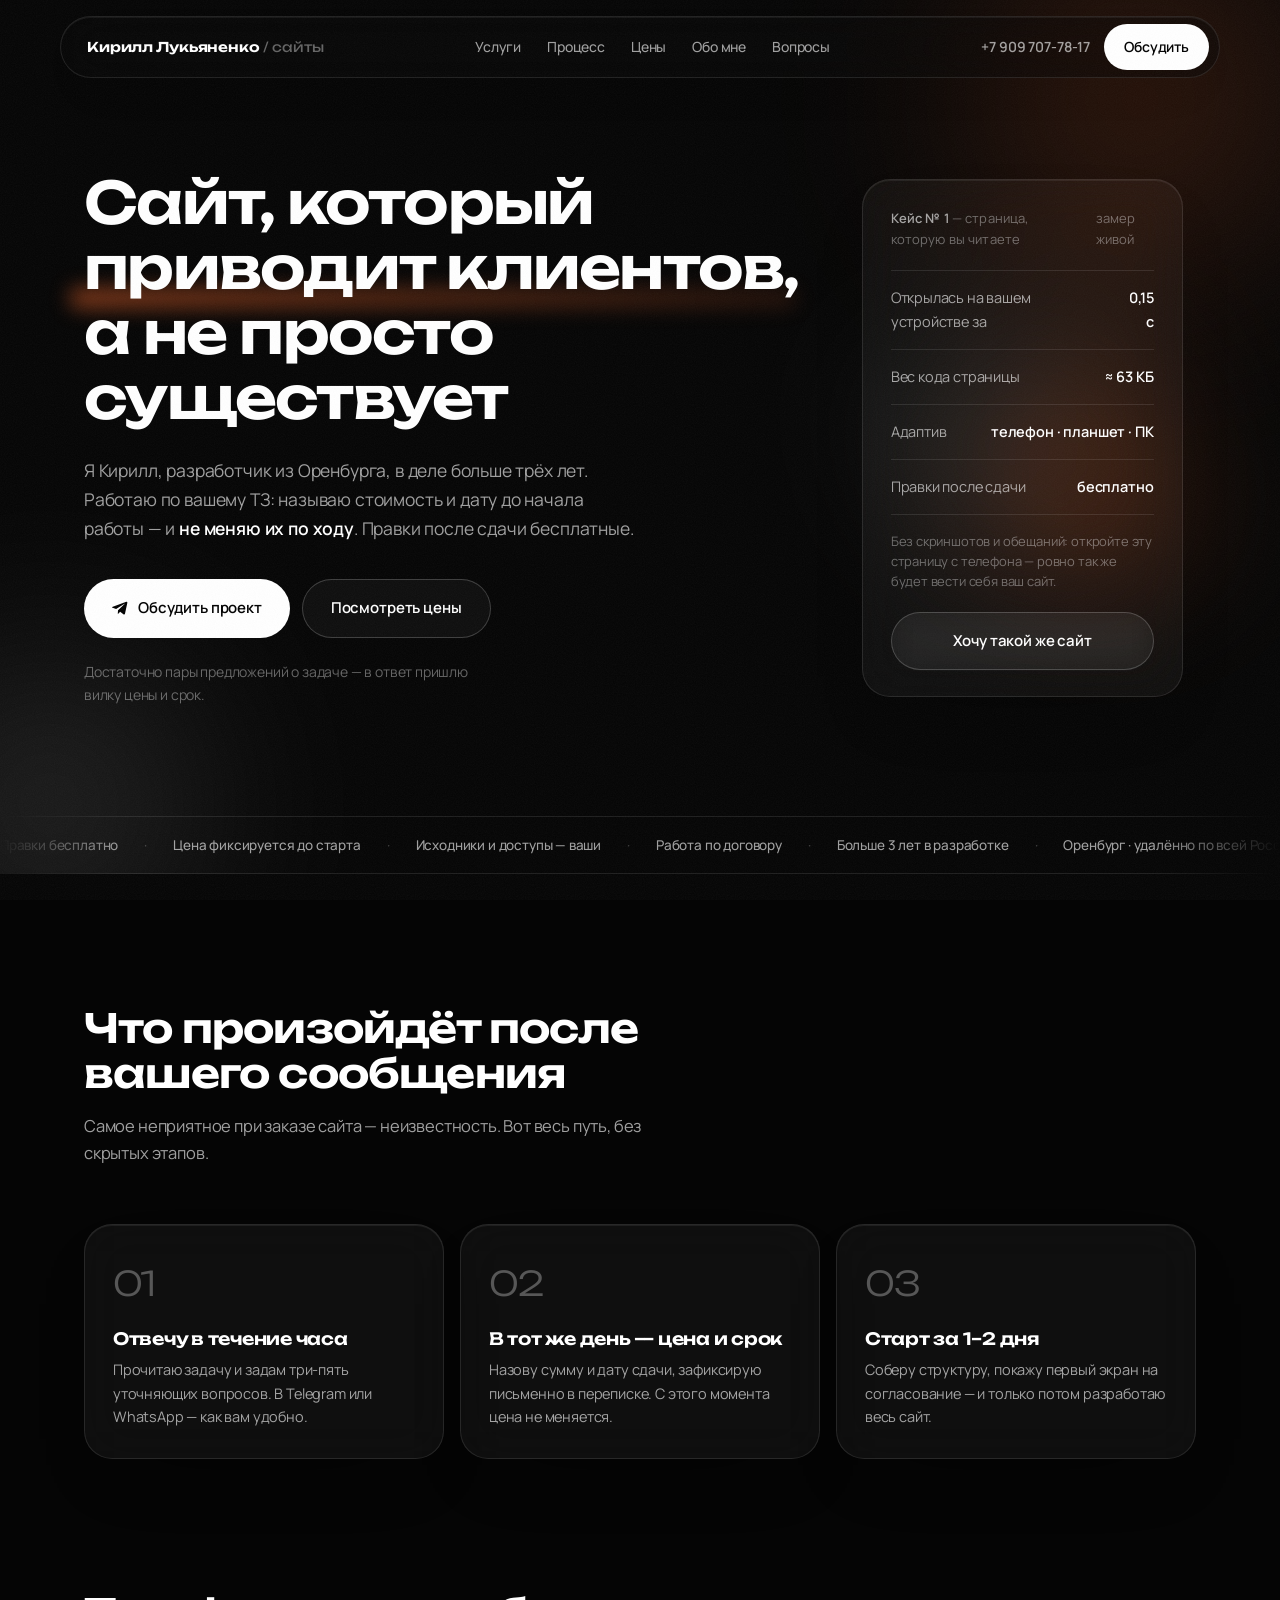
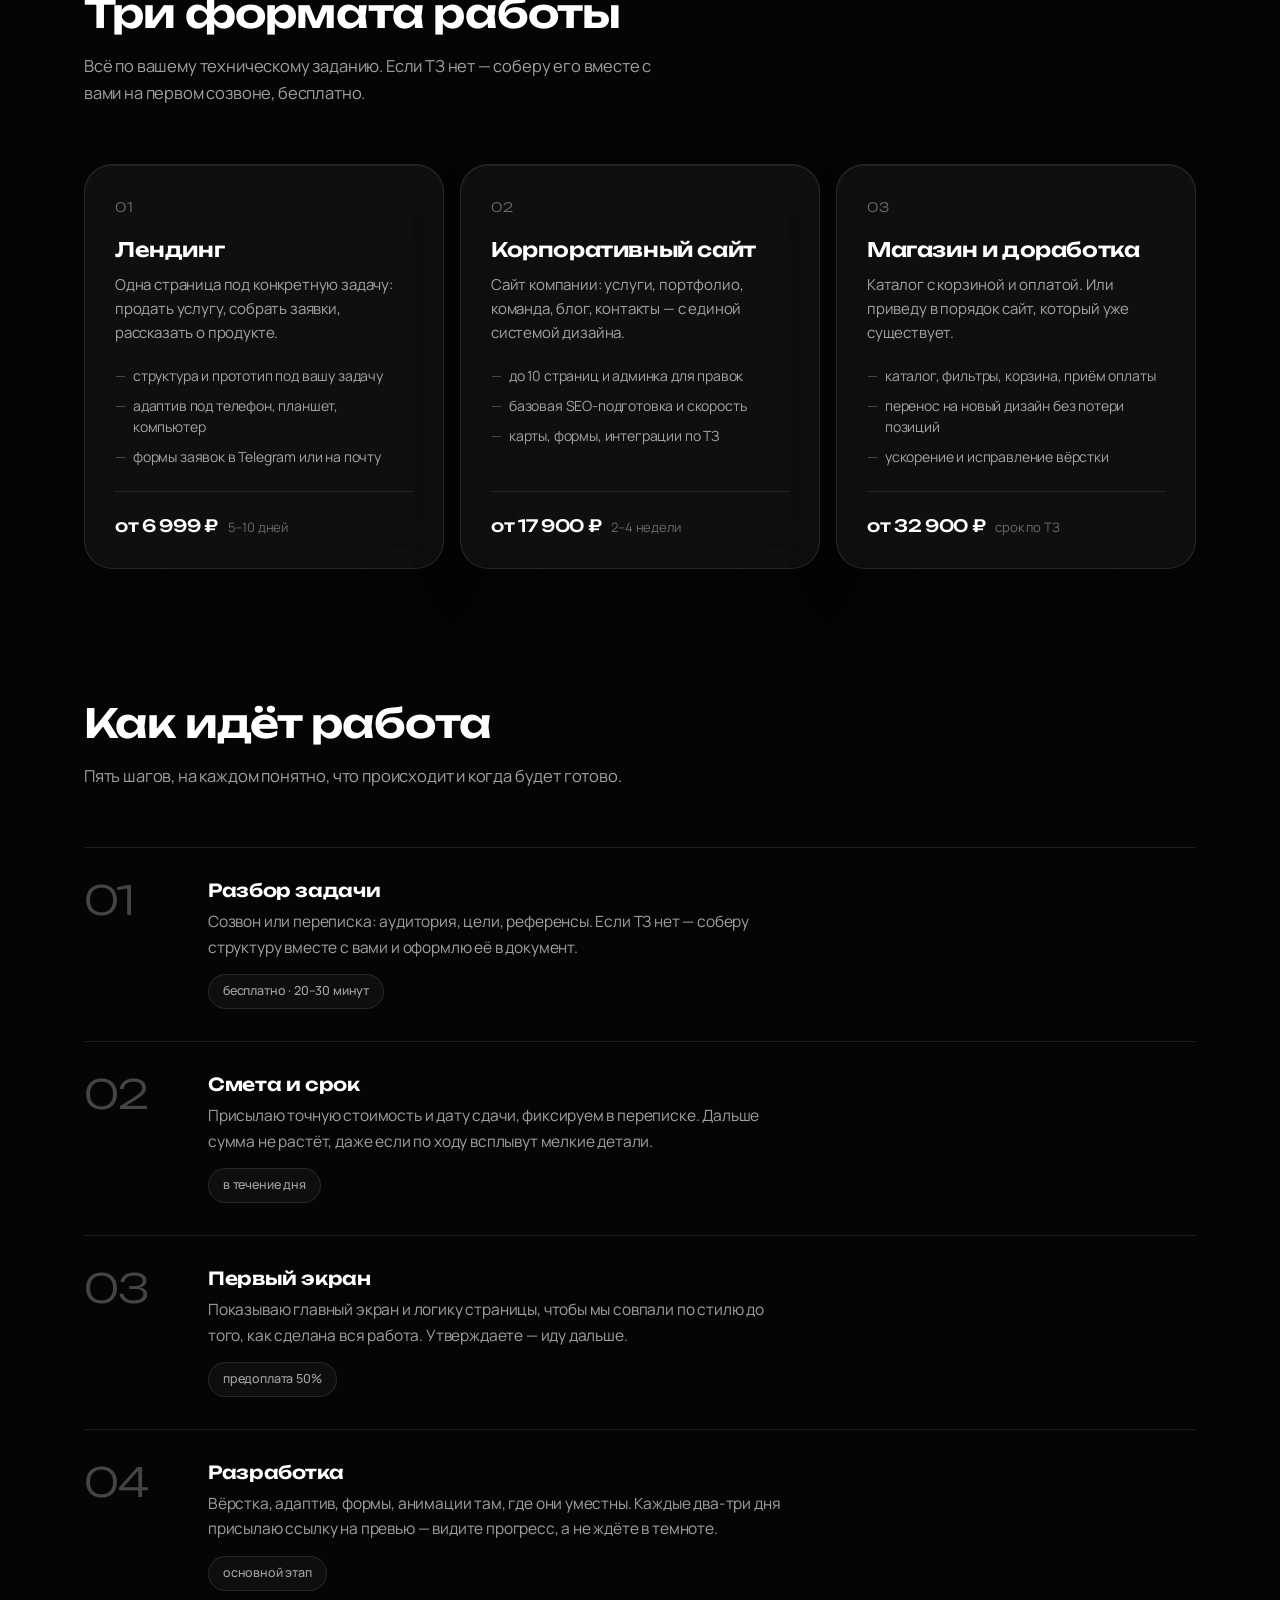
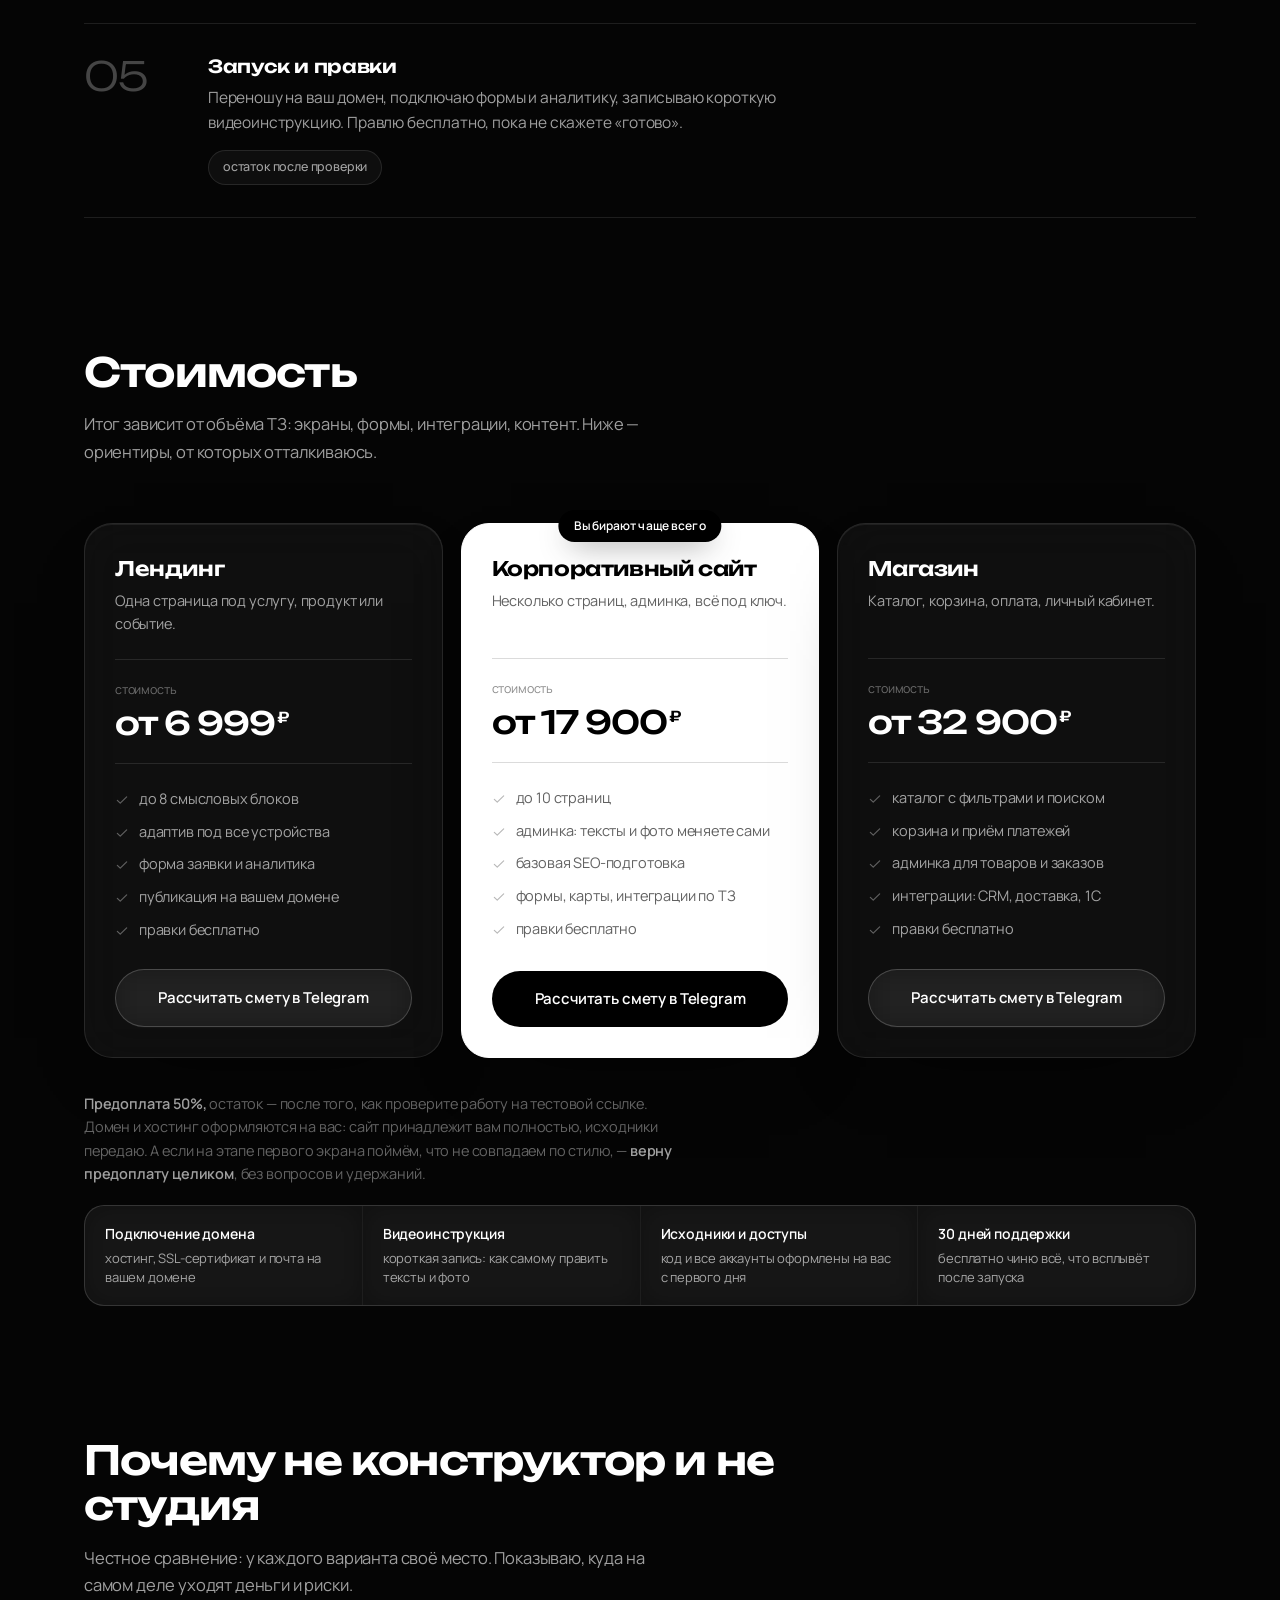
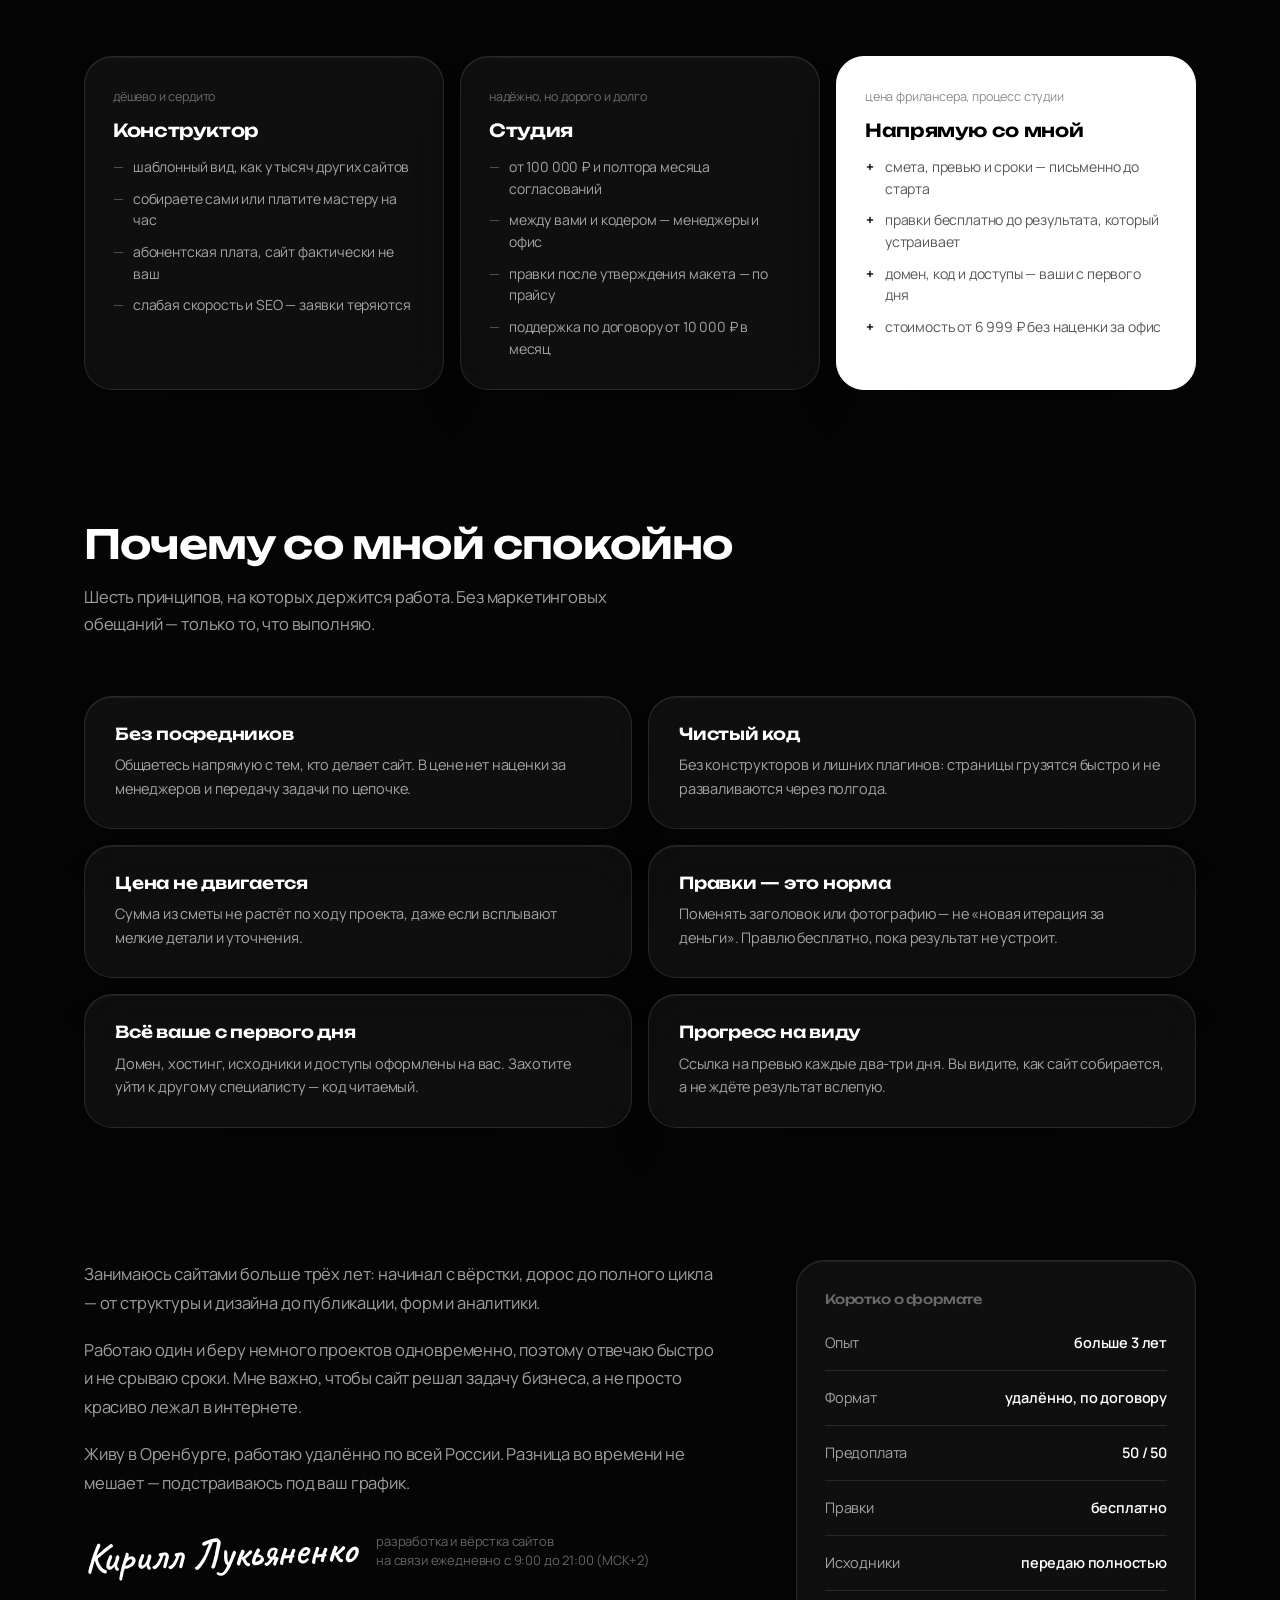
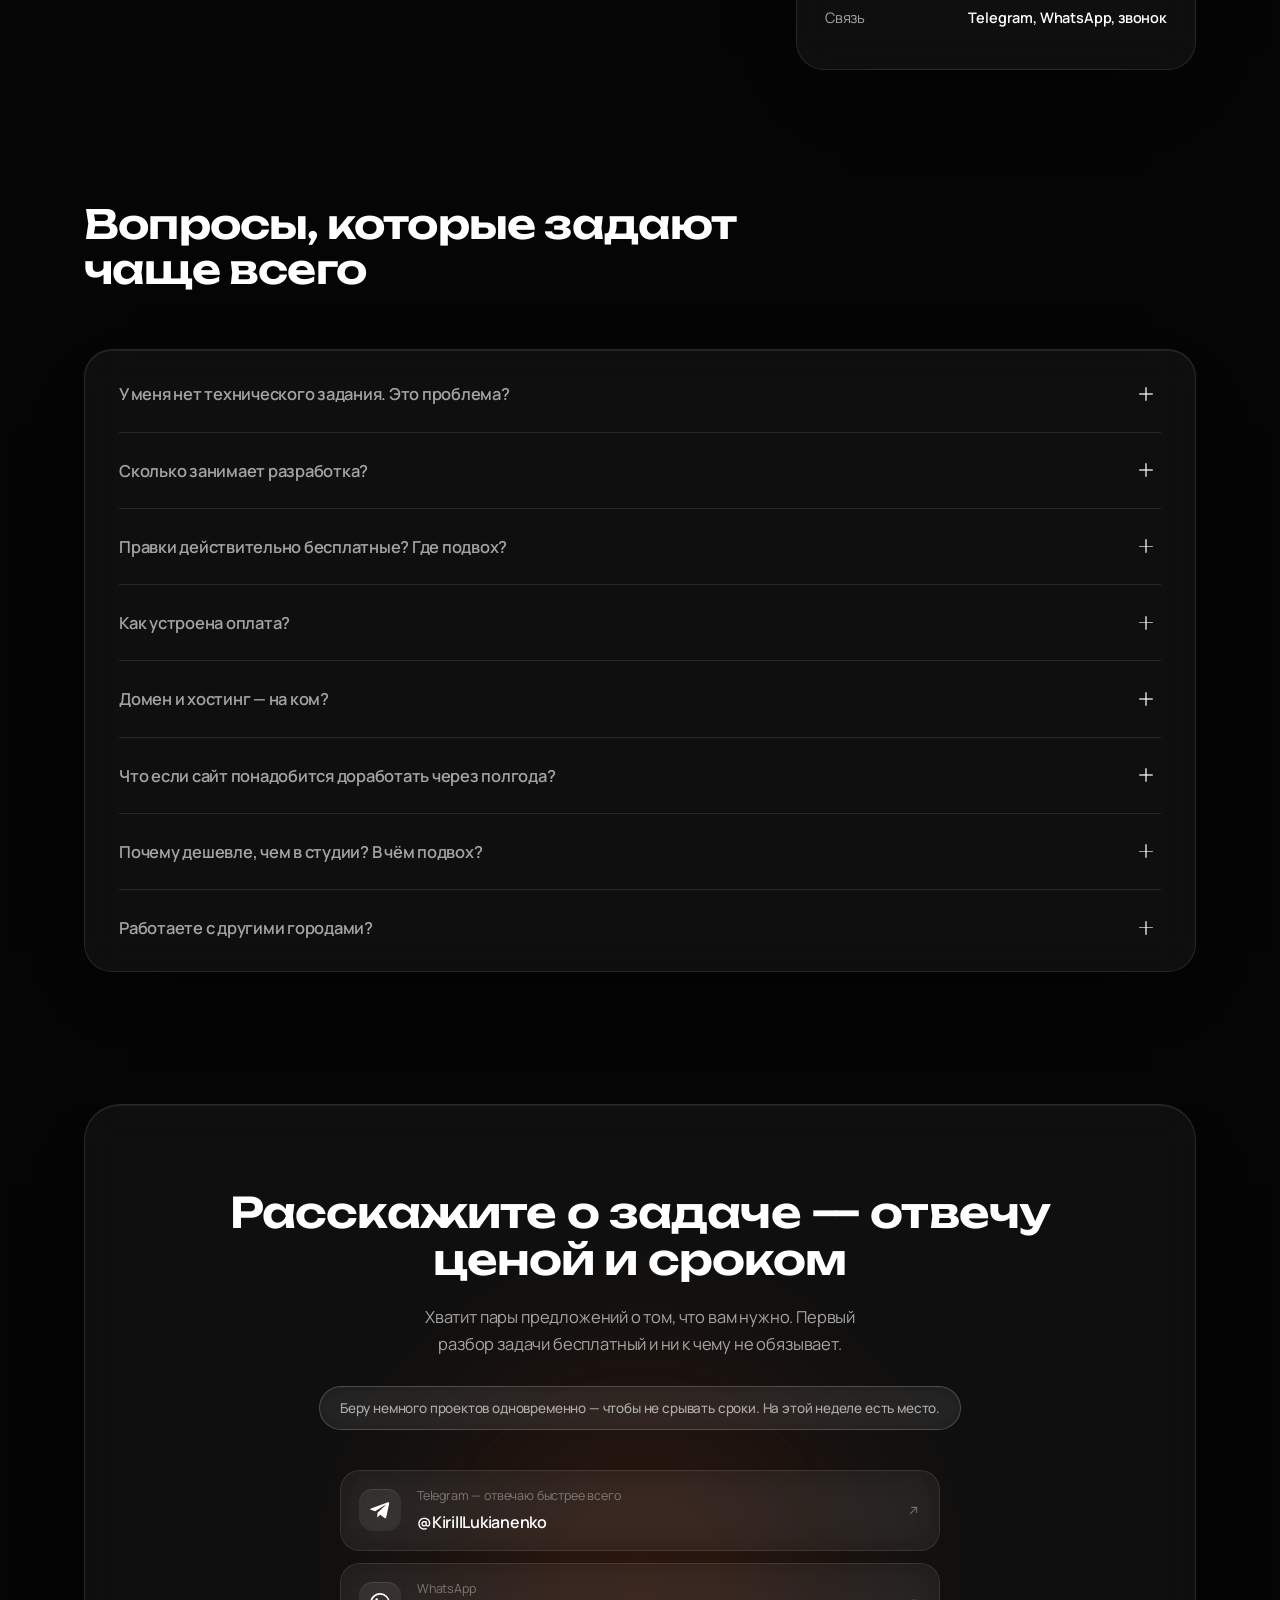
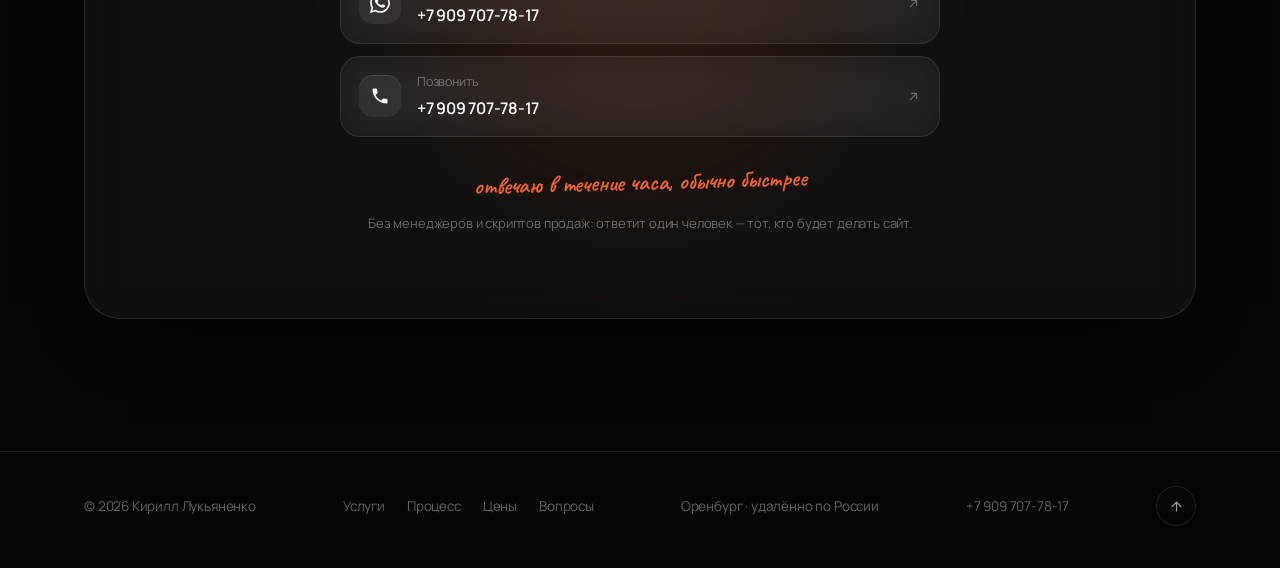
==== index.html @ 7bf21920 "Add files via upload" ====
<!DOCTYPE html>
<!--
  КАК ПРАВИТЬ САЙТ ПОД СЕБЯ (быстрая шпаргалка):
  · Телефон:       ищите  +79097077817  и  +7 909 707-78-17  (замены в нескольких местах)
  · Telegram:      ищите  t.me/KirillLukianenko
  · WhatsApp:      ищите  wa.me/79097077817
  · Цены:          ищите  6 999 / 17 900 / 32 900
  · Цвет свечений: переменная  --acc  в блоке :root (формат R,G,B)
  · Шрифты:        ссылка fonts.googleapis.com в <head>
  Всё остальное — тексты секций — лежит открыто в разметке ниже.
-->
<html lang="ru">
<head>
<meta charset="UTF-8">
<meta name="viewport" content="width=device-width, initial-scale=1, viewport-fit=cover">
<title>Сайты под ключ от 6 999 ₽ — Кирилл Лукьяненко | Оренбург, вся Россия</title>
<meta name="description" content="Делаю сайты по техническому заданию: лендинги, корпоративные сайты, магазины. От 6 999 ₽, правки бесплатно. Оренбург, работаю удалённо.">

<!-- превью ссылки в Telegram / WhatsApp / VK -->
<meta property="og:type" content="website">
<meta property="og:locale" content="ru_RU">
<meta property="og:site_name" content="Кирилл Лукьяненко — разработка сайтов">
<meta property="og:title" content="Сайты под ключ от 6 999 ₽ — цена и срок фиксируются до старта">
<meta property="og:description" content="Правки бесплатно. Исходники и домен — ваши. Первый разбор задачи ни к чему не обязывает.">
<meta name="twitter:card" content="summary">
<meta name="theme-color" content="#050505">

<link rel="icon" href="data:image/svg+xml,%3Csvg xmlns='http://www.w3.org/2000/svg' viewBox='0 0 64 64'%3E%3Crect width='64' height='64' rx='18' fill='%23050505'/%3E%3Crect x='.5' y='.5' width='63' height='63' rx='17.5' fill='none' stroke='%23ffffff22'/%3E%3Ctext x='32' y='44' font-family='Georgia,serif' font-size='34' fill='%23fff' text-anchor='middle'%3EК%3C/text%3E%3C/svg%3E">

<link rel="preconnect" href="https://fonts.googleapis.com">
<link rel="preconnect" href="https://fonts.gstatic.com" crossorigin>
<link href="https://fonts.googleapis.com/css2?family=Unbounded:wght@300;400;500;600&family=Manrope:wght@400;500;600;700&family=Caveat:wght@600;700&display=swap" rel="stylesheet">

<style>
/* ==========================================================
   ТОКЕНЫ. Акцент используется ТОЛЬКО как свет/размытие,
   плоским цветом — почти нигде.
   ========================================================== */
:root{
  --bg:      #050505;
  --bg-deep: #000;
  --ink:     #fff;
  --mut:     rgba(255,255,255,.62);
  --mut2:    rgba(255,255,255,.38);
  --line:    rgba(255,255,255,.10);
  --line2:   rgba(255,255,255,.20);
  --glass:   rgba(255,255,255,.045);
  --glass2:  rgba(255,255,255,.08);
  --acc:     255,106,43;            /* rgb — для градиентов и свечений */

  --f-h: "Unbounded", "Manrope", system-ui, sans-serif;
  --f-b: "Manrope", system-ui, -apple-system, "Segoe UI", sans-serif;
  --f-hand: "Caveat", cursive;

  --max: 1160px;
  --r: 28px;
  --r-m: 20px;
}

*,*::before,*::after{box-sizing:border-box}
html{scroll-behavior:smooth;overflow-x:hidden;overflow-x:clip}
body{
  margin:0;background:var(--bg);color:var(--ink);
  font-family:var(--f-b);font-size:17px;line-height:1.65;letter-spacing:-.01em;
  -webkit-font-smoothing:antialiased;overflow-x:hidden;
}
::selection{background:#fff;color:#000}
img,svg{display:block;max-width:100%}
a{color:inherit;text-decoration:none}
button{font:inherit;color:inherit;background:none;border:0;cursor:pointer}
ul,ol{margin:0;padding:0;list-style:none}
h1,h2,h3{margin:0;font-family:var(--f-h);font-weight:600;line-height:1.12;letter-spacing:-.02em}
p{margin:0}
:focus-visible{outline:2px solid rgba(255,255,255,.75);outline-offset:3px;border-radius:6px}

/* плёночное зерно — даёт глубину на чёрном, почти невидно */
body::after{
  content:"";position:fixed;inset:0;z-index:2000;pointer-events:none;opacity:.05;
  background-image:url("data:image/svg+xml,%3Csvg xmlns='http://www.w3.org/2000/svg' width='160' height='160'%3E%3Cfilter id='n'%3E%3CfeTurbulence type='fractalNoise' baseFrequency='.9' numOctaves='3' stitchTiles='stitch'/%3E%3CfeColorMatrix type='saturate' values='0'/%3E%3C/filter%3E%3Crect width='160' height='160' filter='url(%23n)'/%3E%3C/svg%3E");
}

/* тонкий скроллбар */
::-webkit-scrollbar{width:10px}
::-webkit-scrollbar-track{background:var(--bg)}
::-webkit-scrollbar-thumb{background:rgba(255,255,255,.16);border-radius:10px;border:3px solid var(--bg)}

.wrap{max-width:var(--max);margin:0 auto;padding:0 24px}
section{scroll-margin-top:110px;position:relative}

/* ==========================================================
   СТЕКЛО И СВЕТ
   ========================================================== */
.glass{
  background:var(--glass);
  border:1px solid var(--line);
  border-radius:var(--r);
  backdrop-filter:blur(24px) saturate(150%);
  -webkit-backdrop-filter:blur(24px) saturate(150%);
  box-shadow:inset 0 1px 0 rgba(255,255,255,.07), 0 30px 80px -50px rgba(0,0,0,.95);
}
.glow{position:absolute;border-radius:50%;pointer-events:none;z-index:0;filter:blur(90px)}
section > .wrap{position:relative;z-index:1}

/* ==========================================================
   ШАПКА — плавающая пилюля
   ========================================================== */
.header{
  position:fixed;top:16px;left:0;right:0;z-index:100;
  transition:top .3s ease;
}
.header-in{
  max-width:var(--max);margin:0 auto;
  display:flex;align-items:center;justify-content:space-between;gap:18px;
  height:62px;padding:0 10px 0 26px;
  width:calc(100% - 32px);
  background:rgba(10,10,10,.55);
  border:1px solid var(--line);
  border-radius:100px;
  backdrop-filter:blur(26px) saturate(160%);
  -webkit-backdrop-filter:blur(26px) saturate(160%);
  box-shadow:inset 0 1px 0 rgba(255,255,255,.06), 0 18px 50px -30px rgba(0,0,0,.9);
  transition:background .3s ease,border-color .3s ease;
}
.header.is-stuck .header-in{background:rgba(8,8,8,.82);border-color:var(--line2)}

.logo{font-family:var(--f-h);font-size:13.5px;font-weight:500;letter-spacing:-.01em;white-space:nowrap}
.logo b{font-weight:600}
.logo span{color:var(--mut2);font-weight:400}

.nav{display:flex;gap:26px}
.nav a{font-size:14px;font-weight:500;color:var(--mut);transition:color .2s}
.nav a:hover{color:#fff}

.header-right{display:flex;align-items:center;gap:14px}
.header-tel{font-size:14px;font-weight:600;letter-spacing:-.01em;color:var(--mut);transition:color .2s}
.header-tel:hover{color:#fff}

.burger{display:none;width:44px;height:44px;border-radius:50%;position:relative}
.burger i{position:absolute;left:12px;width:20px;height:1.6px;background:#fff;transition:.3s;border-radius:2px}
.burger i:nth-child(1){top:18px}
.burger i:nth-child(2){top:25px}
body.menu-open .burger i:nth-child(1){top:21.5px;transform:rotate(45deg)}
body.menu-open .burger i:nth-child(2){top:21.5px;transform:rotate(-45deg)}

/* ==========================================================
   КНОПКИ
   ========================================================== */
.btn{
  display:inline-flex;align-items:center;justify-content:center;gap:10px;
  border-radius:100px;padding:16px 28px;
  font-size:15px;font-weight:600;letter-spacing:-.01em;white-space:nowrap;
  transition:transform .22s ease, box-shadow .22s ease, background .22s ease, border-color .22s ease;
}
.btn-white{background:#fff;color:#000}
.btn-white:hover{transform:translateY(-2px);box-shadow:0 16px 50px -16px rgba(255,255,255,.45)}
.btn-ghost{
  border:1px solid var(--line2);color:#fff;
  background:rgba(255,255,255,.04);
  backdrop-filter:blur(14px);-webkit-backdrop-filter:blur(14px);
}
.btn-ghost:hover{border-color:rgba(255,255,255,.45);background:rgba(255,255,255,.09);transform:translateY(-2px)}
.btn-black{background:#000;color:#fff}
.btn-black:hover{transform:translateY(-2px);box-shadow:0 16px 44px -18px rgba(0,0,0,.7)}
.btn-sm{padding:11px 20px;font-size:14px}
.btn svg{width:16px;height:16px;fill:currentColor;flex-shrink:0}

/* ==========================================================
   ПЕРВЫЙ ЭКРАН
   ========================================================== */
.hero{padding:170px 0 0;overflow:hidden}
.hero .g1{width:560px;height:560px;top:-180px;right:-140px;opacity:.5;
  background:radial-gradient(circle at 50% 50%, rgba(var(--acc),.42), transparent 66%)}
.hero .g2{width:460px;height:460px;bottom:-160px;left:-180px;opacity:.16;
  background:radial-gradient(circle at 50% 50%, #fff, transparent 66%)}
/* вращающийся свет за стеклянной панелью */
.hero-orb{
  position:absolute;top:6%;right:-90px;width:520px;height:520px;border-radius:50%;
  background:conic-gradient(from 0deg, transparent 0 40%, rgba(var(--acc),.5) 52%, rgba(255,255,255,.22) 62%, transparent 74%);
  filter:blur(70px);opacity:.55;z-index:0;
  animation:spin 26s linear infinite;
}
@keyframes spin{to{transform:rotate(360deg)}}

.hero-grid{display:grid;grid-template-columns:1.04fr .96fr;gap:64px;align-items:center}

h1{font-size:clamp(32px,4.9vw,58px);font-weight:600;letter-spacing:-.03em}
h1 em{
  font-style:normal;position:relative;white-space:nowrap;
}
h1 em::after{
  content:"";position:absolute;left:-2%;right:-2%;bottom:-.08em;height:.34em;z-index:-1;
  background:linear-gradient(90deg, rgba(var(--acc),.5), rgba(var(--acc),.12));
  filter:blur(10px);border-radius:8px;
}
.hero-sub{color:var(--mut);font-size:17.5px;line-height:1.66;max-width:50ch;margin-top:26px}
.hero-sub b{color:#fff;font-weight:600}
.hero-actions{display:flex;flex-wrap:wrap;gap:12px;margin-top:36px}
.hero-under{margin-top:22px;font-size:14px;color:var(--mut2);max-width:44ch}

/* стеклянная панель-«кейс» */
.panel{padding:28px 28px 26px;position:relative}
.panel-top{
  display:flex;justify-content:space-between;align-items:baseline;gap:14px;
  font-size:13px;color:var(--mut2);letter-spacing:.01em;
}
.panel-top b{color:var(--mut);font-weight:600}
.panel-rows{margin-top:20px;border-top:1px solid var(--line)}
.panel-row{
  display:flex;justify-content:space-between;align-items:baseline;gap:18px;
  padding:15px 0;border-bottom:1px solid var(--line);font-size:14.5px;
}
.panel-row .k{color:var(--mut)}
.panel-row .v{font-weight:600;text-align:right;letter-spacing:-.01em}
.panel-note{margin-top:16px;font-size:13px;line-height:1.55;color:var(--mut2)}
.panel .btn{width:100%;margin-top:20px}

/* ==========================================================
   БЕГУЩАЯ СТРОКА ГАРАНТИЙ
   ========================================================== */
.mq{
  margin-top:clamp(70px,9vw,110px);
  border-top:1px solid var(--line);border-bottom:1px solid var(--line);
  padding:17px 0;overflow:hidden;
  -webkit-mask-image:linear-gradient(90deg,transparent,#000 10%,#000 90%,transparent);
  mask-image:linear-gradient(90deg,transparent,#000 10%,#000 90%,transparent);
}
.mq-track{display:flex;width:max-content;animation:mq 46s linear infinite}
.mq:hover .mq-track{animation-play-state:paused}
@keyframes mq{to{transform:translateX(-50%)}}
.mq ul{display:flex;align-items:center}
.mq li{font-size:13.5px;font-weight:500;color:var(--mut);white-space:nowrap}
.mq li::after{content:"·";margin:0 26px;color:rgba(255,255,255,.22)}

/* ==========================================================
   СЕКЦИИ
   ========================================================== */
.section{padding:clamp(84px,11vw,132px) 0}
.section-head{max-width:700px;margin-bottom:clamp(38px,5vw,58px)}
.section-head h2{font-size:clamp(25px,3.5vw,40px);font-weight:600}
.section-head p{color:var(--mut);margin-top:16px;font-size:16.5px;line-height:1.65;max-width:58ch}

/* --- что будет после сообщения --- */
.path{display:grid;grid-template-columns:repeat(3,1fr);gap:16px}
.path-card{padding:30px 28px;transition:border-color .3s,background .3s,transform .3s}
.path-card:hover{border-color:var(--line2);background:var(--glass2);transform:translateY(-4px)}
.path-n{font-family:var(--f-h);font-weight:300;font-size:34px;color:rgba(255,255,255,.30);letter-spacing:-.02em}
.path-card h3{font-size:17px;font-weight:600;margin-top:18px;letter-spacing:-.015em}
.path-card p{color:var(--mut);font-size:14.5px;line-height:1.6;margin-top:10px}

/* --- услуги --- */
.srv{display:grid;grid-template-columns:repeat(3,1fr);gap:16px}
.srv-card{padding:32px 30px 28px;display:flex;flex-direction:column;transition:border-color .3s,background .3s,transform .3s}
.srv-card:hover{border-color:var(--line2);background:var(--glass2);transform:translateY(-4px)}
.srv-n{font-family:var(--f-h);font-weight:300;font-size:13px;color:var(--mut2);letter-spacing:.06em}
.srv-card h3{font-size:20px;font-weight:600;margin-top:20px}
.srv-card > p{color:var(--mut);font-size:15px;line-height:1.6;margin-top:12px}
.srv-card ul{margin-top:20px;display:grid;gap:9px}
.srv-card li{font-size:14px;color:var(--mut);line-height:1.5;padding-left:18px;position:relative}
.srv-card li::before{content:"—";position:absolute;left:0;color:rgba(255,255,255,.28)}
.srv-card ul{margin-bottom:24px}
.srv-foot{
  margin-top:auto;padding-top:20px;display:flex;align-items:baseline;gap:10px;
  border-top:1px solid var(--line);
}
.srv-price{font-family:var(--f-h);font-weight:500;font-size:17px;letter-spacing:-.02em}
.srv-time{font-size:13px;color:var(--mut2)}

/* --- процесс --- */
.steps{border-top:1px solid var(--line)}
.step{
  display:grid;grid-template-columns:96px 1fr;gap:28px;
  padding:32px 0;border-bottom:1px solid var(--line);
  transition:padding-left .3s ease;
}
.step:hover{padding-left:10px}
.step-n{font-family:var(--f-h);font-weight:300;font-size:40px;line-height:1;color:rgba(255,255,255,.26);letter-spacing:-.03em}
.step h3{font-size:18px;font-weight:600}
.step p{color:var(--mut);font-size:15.5px;line-height:1.65;margin-top:9px;max-width:64ch}
.step-meta{
  display:inline-block;margin-top:14px;padding:6px 14px;border-radius:100px;
  border:1px solid var(--line);background:rgba(255,255,255,.04);
  backdrop-filter:blur(10px);-webkit-backdrop-filter:blur(10px);
  font-size:12.5px;font-weight:500;color:var(--mut);
}

/* --- цены --- */
.prices{display:grid;grid-template-columns:repeat(3,1fr);gap:18px;align-items:stretch}
.price{padding:34px 30px 30px;display:flex;flex-direction:column;position:relative;transition:transform .3s,border-color .3s,background .3s}
.price:hover{transform:translateY(-5px);border-color:var(--line2)}
.price h3{font-size:20px;font-weight:600}
.price-desc{color:var(--mut);font-size:14.5px;line-height:1.55;margin-top:10px;min-height:44px}
.price-sum{margin:24px 0;padding:20px 0;border-top:1px solid var(--line);border-bottom:1px solid var(--line)}
.price-sum .from{display:block;font-size:12.5px;color:var(--mut2);margin-bottom:6px}
.price-sum .val{font-family:var(--f-h);font-weight:500;font-size:32px;letter-spacing:-.03em;line-height:1}
.price-sum .val sup{font-size:15px;top:-.8em;margin-left:2px}
.price ul{display:grid;gap:11px;margin-bottom:28px}
.price li{font-size:14.5px;color:var(--mut);line-height:1.5;display:flex;gap:10px}
.price li svg{width:14px;height:14px;stroke:currentColor;opacity:.55;fill:none;stroke-width:2;stroke-linecap:round;stroke-linejoin:round;flex-shrink:0;margin-top:5px}
.price .btn{width:100%;margin-top:auto}

/* инвертированная карточка — главный тариф */
.price-feat{background:#fff;border-color:#fff;color:#000}
.price-feat:hover{border-color:#fff}
.price-feat .price-desc,.price-feat li{color:rgba(0,0,0,.62)}
.price-feat .price-sum{border-color:rgba(0,0,0,.14)}
.price-feat .from{color:rgba(0,0,0,.45)}
.price-feat li svg{opacity:.45}
.price-flag{
  position:absolute;top:-14px;left:50%;transform:translateX(-50%);
  background:#000;color:#fff;border-radius:100px;padding:6px 16px;
  font-size:12px;font-weight:600;letter-spacing:.01em;white-space:nowrap;
  box-shadow:0 10px 30px -12px rgba(0,0,0,.8);
}
.prices-note{margin-top:34px;color:var(--mut2);font-size:14.5px;max-width:66ch;line-height:1.6}
.prices-note b{color:var(--mut);font-weight:600}

/* --- принципы --- */
.why{display:grid;grid-template-columns:1fr 1fr;gap:16px}
.why-card{padding:28px 30px;transition:border-color .3s,background .3s,transform .3s}
.why-card:hover{border-color:var(--line2);background:var(--glass2);transform:translateY(-3px)}
.why-card h3{font-size:16.5px;font-weight:600;letter-spacing:-.015em}
.why-card p{color:var(--mut);font-size:14.5px;line-height:1.62;margin-top:10px}

/* --- обо мне --- */
.about{display:grid;grid-template-columns:1fr 400px;gap:clamp(40px,6vw,80px);align-items:start}
.about-text p{color:var(--mut);font-size:16.5px;line-height:1.75}
.about-text p + p{margin-top:18px}
.about-text b{color:#fff;font-weight:600}
.about-sign{margin-top:34px;display:flex;align-items:flex-end;gap:20px;flex-wrap:wrap}
.about-sign .hand{font-family:var(--f-hand);font-weight:600;font-size:42px;line-height:1;color:#fff;transform:rotate(-2deg)}
.about-sign small{font-size:13px;color:var(--mut2);line-height:1.5;padding-bottom:4px}

.about-card{padding:8px 28px 24px}
.about-card .row{
  display:flex;justify-content:space-between;gap:18px;align-items:baseline;
  padding:15px 0;border-bottom:1px solid var(--line);font-size:14.5px;
}
.about-card .row:last-child{border-bottom:0}
.about-card .k{color:var(--mut)}
.about-card .v{font-weight:600;text-align:right}
.about-card .cap{padding:20px 0 6px;font-family:var(--f-h);font-size:13px;font-weight:500;color:var(--mut2)}

/* --- FAQ --- */
.faq{overflow:hidden;padding:6px 34px}
.faq-item{border-bottom:1px solid var(--line)}
.faq-item:last-child{border-bottom:0}
.faq-item summary{
  list-style:none;cursor:pointer;position:relative;
  padding:24px 44px 24px 0;font-size:16.5px;font-weight:600;letter-spacing:-.015em;
  color:var(--mut);transition:color .25s;
}
.faq-item summary::-webkit-details-marker{display:none}
.faq-item summary:hover{color:#fff}
.faq-item summary::before,.faq-item summary::after{
  content:"";position:absolute;right:8px;top:50%;background:currentColor;border-radius:2px;
  transition:transform .32s ease,opacity .32s ease;
}
.faq-item summary::before{width:14px;height:1.6px;margin-top:-.8px}
.faq-item summary::after{width:1.6px;height:14px;right:14.2px;margin-top:-7px}
.faq-item[open] summary{color:#fff}
.faq-item[open] summary::after{transform:rotate(90deg);opacity:0}
.faq-body{padding:0 44px 26px 0;color:var(--mut);font-size:15px;line-height:1.7}
.faq-body b{color:#fff;font-weight:600}

/* --- контакты --- */
.contact{overflow:hidden}
.contact .g1{width:640px;height:640px;left:50%;top:50%;transform:translate(-50%,-50%);opacity:.42;
  background:radial-gradient(circle, rgba(var(--acc),.34), transparent 64%)}
.contact-card{
  border-radius:36px;padding:clamp(44px,7vw,84px) clamp(26px,5vw,72px);
  text-align:center;overflow:hidden;
}
.contact-card h2{font-size:clamp(24px,3.6vw,42px);font-weight:600;max-width:22ch;margin:0 auto}
.contact-card .lead{color:var(--mut);font-size:16.5px;line-height:1.65;max-width:46ch;margin:20px auto 0}
.channels{max-width:600px;margin:40px auto 0;display:grid;gap:12px;text-align:left}
.channel{
  display:flex;align-items:center;gap:16px;padding:15px 18px;
  border:1px solid var(--line);border-radius:var(--r-m);
  background:rgba(255,255,255,.04);
  backdrop-filter:blur(16px);-webkit-backdrop-filter:blur(16px);
  transition:border-color .25s,background .25s,transform .25s;
}
.channel:hover{border-color:var(--line2);background:rgba(255,255,255,.09);transform:translateY(-2px)}
.ch-ico{
  width:42px;height:42px;border-radius:14px;flex-shrink:0;
  display:grid;place-items:center;
  background:rgba(255,255,255,.07);
  box-shadow:inset 0 1px 0 rgba(255,255,255,.1);
}
.ch-ico svg{width:20px;height:20px;fill:#fff}
.ch-txt{flex:1;min-width:0}
.ch-txt .k{display:block;font-size:12.5px;color:var(--mut2)}
.ch-txt .v{display:block;font-size:16px;font-weight:600;letter-spacing:-.015em;margin-top:2px}
.ch-arrow{width:15px;height:15px;stroke:rgba(255,255,255,.35);fill:none;stroke-width:1.7;stroke-linecap:round;stroke-linejoin:round;transition:stroke .25s,transform .25s;flex-shrink:0}
.channel:hover .ch-arrow{stroke:#fff;transform:translate(2px,-2px)}
.contact-hand{
  margin-top:26px;font-family:var(--f-hand);font-weight:600;font-size:24px;
  color:rgba(var(--acc),.95);transform:rotate(-1.5deg);display:inline-block;
}
.contact-tiny{margin-top:10px;font-size:13px;color:var(--mut2)}

/* --- подвал --- */
.footer{border-top:1px solid var(--line);padding:34px 0 42px}
.footer-in{display:flex;flex-wrap:wrap;gap:14px 34px;align-items:center;justify-content:space-between;font-size:13.5px;color:var(--mut2)}
.footer nav{display:flex;flex-wrap:wrap;gap:22px}
.footer a:hover{color:#fff}
.footer-top{
  width:40px;height:40px;border-radius:50%;border:1px solid var(--line);
  display:grid;place-items:center;color:var(--mut);
  transition:border-color .25s,color .25s,transform .25s;
}
.footer-top:hover{border-color:var(--line2);color:#fff;transform:translateY(-3px)}
.footer-top svg{width:15px;height:15px;stroke:currentColor;fill:none;stroke-width:1.8;stroke-linecap:round;stroke-linejoin:round}


/* --- что входит в любую цену --- */
.included{
  margin-top:20px;display:grid;grid-template-columns:repeat(4,1fr);gap:1px;
  background:var(--line);border:1px solid var(--line);border-radius:var(--r-m);overflow:hidden;
}
.included div{
  background:rgba(12,12,12,.72);backdrop-filter:blur(14px);-webkit-backdrop-filter:blur(14px);
  padding:18px 20px;font-size:13px;color:var(--mut);line-height:1.45;
}
.included b{display:block;color:#fff;font-size:14px;font-weight:600;margin-bottom:5px;letter-spacing:-.01em}

/* --- сравнение с альтернативами --- */
.compare{display:grid;grid-template-columns:repeat(3,1fr);gap:16px}
.cmp{padding:30px 28px;transition:border-color .3s,background .3s,transform .3s}
.cmp:hover{border-color:var(--line2);transform:translateY(-3px)}
.cmp .tag{display:block;font-size:12.5px;color:var(--mut2);margin-bottom:12px}
.cmp h3{font-size:18px;font-weight:600}
.cmp ul{margin-top:16px;display:grid;gap:10px}
.cmp li{font-size:14px;color:var(--mut);line-height:1.55;padding-left:20px;position:relative}
.cmp li.minus::before{content:"—";position:absolute;left:0;color:rgba(255,255,255,.30)}
.cmp li.plus::before{content:"+";position:absolute;left:1px;color:#fff;font-weight:700}
.cmp-me{background:#fff;border-color:#fff;color:#000}
.cmp-me:hover{border-color:#fff}
.cmp-me .tag{color:rgba(0,0,0,.45)}
.cmp-me li{color:rgba(0,0,0,.66)}
.cmp-me li.plus::before{color:#000}

/* --- дефицит мест в контактах --- */
.scarcity{
  display:inline-flex;align-items:center;gap:10px;margin-top:28px;padding:10px 20px;
  border:1px solid var(--line2);border-radius:100px;
  background:rgba(255,255,255,.05);backdrop-filter:blur(12px);-webkit-backdrop-filter:blur(12px);
  font-size:13.5px;font-weight:500;color:var(--mut);
}

/* ==========================================================
   МОБИЛЬНОЕ МЕНЮ И НИЖНЯЯ ПАНЕЛЬ
   ========================================================== */
.mobile-menu{
  position:fixed;inset:0;z-index:95;
  background:rgba(5,5,5,.72);
  backdrop-filter:blur(30px) saturate(140%);
  -webkit-backdrop-filter:blur(30px) saturate(140%);
  display:flex;flex-direction:column;justify-content:center;gap:6px;
  padding:90px 34px 40px;
  opacity:0;pointer-events:none;transition:opacity .3s ease;
}
body.menu-open .mobile-menu{opacity:1;pointer-events:auto}
.mobile-menu a.m-link{
  font-family:var(--f-h);font-size:24px;font-weight:500;letter-spacing:-.02em;
  padding:13px 0;border-bottom:1px solid var(--line);
}
.mobile-menu .m-actions{display:grid;gap:10px;margin-top:30px}
.mobile-menu .m-tel{margin-top:22px;font-size:16px;color:var(--mut);font-weight:600}

.mbar{
  position:fixed;left:14px;right:14px;bottom:14px;z-index:90;display:none;gap:10px;
  padding:10px;border-radius:100px;
  background:rgba(10,10,10,.66);border:1px solid var(--line);
  backdrop-filter:blur(24px) saturate(150%);-webkit-backdrop-filter:blur(24px) saturate(150%);
  box-shadow:0 20px 50px -20px rgba(0,0,0,.9), inset 0 1px 0 rgba(255,255,255,.06);
}
.mbar .btn{flex:1;padding:13px 10px;font-size:14.5px}

/* ==========================================================
   ПОЯВЛЕНИЕ ПРИ СКРОЛЛЕ
   ========================================================== */
.rv{opacity:0;transform:translateY(26px);filter:blur(12px);
  transition:opacity .8s ease,transform .8s cubic-bezier(.2,.7,.2,1),filter .8s ease}
.rv.in{opacity:1;transform:none;filter:blur(0)}
.rv-d1{transition-delay:.09s}.rv-d2{transition-delay:.18s}.rv-d3{transition-delay:.27s}

/* ==========================================================
   АДАПТИВ
   ========================================================== */
@media (max-width:1020px){
  .nav,.header-tel{display:none}
  .burger{display:block}
  .hero{padding-top:140px}
  .hero-grid{grid-template-columns:1fr;gap:44px}
  .hero-orb{right:-200px;opacity:.4}
  .path,.srv{grid-template-columns:1fr;gap:14px}
  .compare{grid-template-columns:1fr;gap:14px}
  .cmp-me{order:-1}
  .included{grid-template-columns:1fr 1fr}
  .prices{grid-template-columns:1fr;gap:22px}
  .price-feat{order:-1}
  .why{grid-template-columns:1fr}
  .about{grid-template-columns:1fr}
  .mbar{display:flex}
  .footer{padding-bottom:110px}
}
@media (max-width:640px){
  body{font-size:16px}
  .wrap{padding:0 18px}
  .header{top:10px}
  .header-in{width:calc(100% - 20px);height:58px;padding-left:20px}
  .logo span{display:none}
  section{scroll-margin-top:90px}
  .hero{padding-top:118px}
  .hero-orb{display:none}
  .step{grid-template-columns:1fr;gap:10px;padding:26px 0}
  .step-n{font-size:32px}
  .faq{padding:2px 22px}
  .faq-item summary{padding-right:36px;font-size:15.5px}
  .faq-body{padding-right:8px}
  .btn{width:100%}
  .hero-actions .btn{width:100%}
  .contact-card{border-radius:28px}
  .included{grid-template-columns:1fr}
  .footer-in{flex-direction:column;align-items:flex-start;gap:16px}
}
@media (prefers-reduced-motion:reduce){
  html{scroll-behavior:auto}
  *,*::before,*::after{animation-duration:.01ms !important;transition-duration:.01ms !important}
  .rv{opacity:1;transform:none;filter:none}
  .mq-track{animation:none}
}
</style>
<script type="application/ld+json">
{
  "@context": "https://schema.org",
  "@type": "ProfessionalService",
  "name": "Кирилл Лукьяненко — разработка сайтов",
  "description": "Разработка сайтов по техническому заданию: лендинги, корпоративные сайты, интернет-магазины.",
  "telephone": "+7 909 707-78-17",
  "priceRange": "от 6999 RUR",
  "areaServed": "RU",
  "address": { "@type": "PostalAddress", "addressLocality": "Оренбург", "addressCountry": "RU" },
  "sameAs": [ "https://t.me/KirillLukianenko", "https://wa.me/79097077817" ]
}
</script>
</head>

<body>

<!-- ================= ШАПКА ================= -->
<header class="header" id="header">
  <div class="header-in">
    <a href="#top" class="logo"><b>Кирилл Лукьяненко</b> <span>/ сайты</span></a>

    <nav class="nav">
      <a href="#services">Услуги</a>
      <a href="#process">Процесс</a>
      <a href="#prices">Цены</a>
      <a href="#about">Обо мне</a>
      <a href="#faq">Вопросы</a>
    </nav>

    <div class="header-right">
      <a class="header-tel" href="tel:+79097077817">+7 909 707-78-17</a>
      <a class="btn btn-white btn-sm" href="https://t.me/KirillLukianenko" target="_blank" rel="noopener">Обсудить</a>
      <button class="burger" id="burger" aria-label="Меню" aria-expanded="false"><i></i><i></i></button>
    </div>
  </div>
</header>

<div class="mobile-menu" id="mobileMenu">
  <a class="m-link" href="#services">Услуги</a>
  <a class="m-link" href="#process">Процесс</a>
  <a class="m-link" href="#prices">Цены</a>
  <a class="m-link" href="#about">Обо мне</a>
  <a class="m-link" href="#faq">Вопросы</a>
  <a class="m-tel" href="tel:+79097077817">+7 909 707-78-17</a>
  <div class="m-actions">
    <a class="btn btn-white" href="https://t.me/KirillLukianenko" target="_blank" rel="noopener">Написать в Telegram</a>
    <a class="btn btn-ghost" href="https://wa.me/79097077817" target="_blank" rel="noopener">Написать в WhatsApp</a>
  </div>
</div>

<main id="top">

<!-- ================= ПЕРВЫЙ ЭКРАН ================= -->
<section class="hero">
  <div class="glow g1"></div>
  <div class="glow g2"></div>
  <div class="hero-orb" aria-hidden="true"></div>

  <div class="wrap">
    <div class="hero-grid">

      <div>
        <h1 class="rv">Сайт, который <em>приводит клиентов</em>, а не просто существует</h1>
        <p class="hero-sub rv rv-d1">
          Я Кирилл, разработчик из Оренбурга, в деле больше трёх лет.
          Работаю по вашему ТЗ: называю стоимость и дату до начала работы —
          и <b>не меняю их по ходу</b>. Правки после сдачи бесплатные.
        </p>
        <div class="hero-actions rv rv-d2">
          <a class="btn btn-white" href="https://t.me/KirillLukianenko" target="_blank" rel="noopener">
            <svg viewBox="0 0 24 24" aria-hidden="true"><path d="M9.04 15.31l-.38 5.35c.54 0 .78-.23 1.06-.5l2.55-2.44 5.28 3.87c.97.53 1.66.25 1.92-.9l3.48-16.3c.31-1.44-.52-2.08-1.47-1.72L1.2 10.13c-1.4.55-1.38 1.33-.24 1.68l5.2 1.62 12.04-7.58c.57-.38 1.09-.17.66.21L9.04 15.31z"/></svg>
            Обсудить проект
          </a>
          <a class="btn btn-ghost" href="#prices">Посмотреть цены</a>
        </div>
        <p class="hero-under rv rv-d3">
          Достаточно пары предложений о задаче — в ответ пришлю вилку цены и срок.
        </p>
      </div>

      <!-- живое доказательство: страница меряет сама себя -->
      <aside class="glass panel rv rv-d2" aria-label="Пример работы">
        <div class="panel-top">
          <span><b>Кейс № 1</b> — страница, которую вы читаете</span>
          <span>замер живой</span>
        </div>
        <div class="panel-rows">
          <div class="panel-row"><span class="k">Открылась на вашем устройстве за</span><span class="v" id="mSpeed">…</span></div>
          <div class="panel-row"><span class="k">Вес кода страницы</span><span class="v" id="mWeight">…</span></div>
          <div class="panel-row"><span class="k">Адаптив</span><span class="v">телефон · планшет · ПК</span></div>
          <div class="panel-row"><span class="k">Правки после сдачи</span><span class="v">бесплатно</span></div>
        </div>
        <p class="panel-note">
          Без скриншотов и обещаний: откройте эту страницу с телефона —
          ровно так же будет вести себя ваш сайт.
        </p>
        <a class="btn btn-ghost" href="https://t.me/KirillLukianenko" target="_blank" rel="noopener">Хочу такой же сайт</a>
      </aside>

    </div>
  </div>

  <!-- бегущая строка гарантий -->
  <div class="mq" aria-hidden="true">
    <div class="mq-track">
      <ul>
        <li>Правки бесплатно</li><li>Цена фиксируется до старта</li><li>Исходники и доступы — ваши</li><li>Работа по договору</li><li>Больше 3 лет в разработке</li><li>Оренбург · удалённо по всей России</li>
      </ul>
      <ul>
        <li>Правки бесплатно</li><li>Цена фиксируется до старта</li><li>Исходники и доступы — ваши</li><li>Работа по договору</li><li>Больше 3 лет в разработке</li><li>Оренбург · удалённо по всей России</li>
      </ul>
    </div>
  </div>
</section>

<!-- ================= ЧТО БУДЕТ ДАЛЬШЕ ================= -->
<section class="section" id="start">
  <div class="wrap">
    <div class="section-head rv">
      <h2>Что произойдёт после вашего сообщения</h2>
      <p>Самое неприятное при заказе сайта — неизвестность. Вот весь путь, без скрытых этапов.</p>
    </div>

    <div class="path">
      <div class="glass path-card rv">
        <div class="path-n">01</div>
        <h3>Отвечу в течение часа</h3>
        <p>Прочитаю задачу и задам три-пять уточняющих вопросов. В Telegram или WhatsApp — как вам удобно.</p>
      </div>
      <div class="glass path-card rv rv-d1">
        <div class="path-n">02</div>
        <h3>В тот же день — цена и срок</h3>
        <p>Назову сумму и дату сдачи, зафиксирую письменно в переписке. С этого момента цена не меняется.</p>
      </div>
      <div class="glass path-card rv rv-d2">
        <div class="path-n">03</div>
        <h3>Старт за 1–2 дня</h3>
        <p>Соберу структуру, покажу первый экран на согласование — и только потом разработаю весь сайт.</p>
      </div>
    </div>
  </div>
</section>

<!-- ================= УСЛУГИ ================= -->
<section class="section" id="services" style="padding-top:0">
  <div class="wrap">
    <div class="section-head rv">
      <h2>Три формата работы</h2>
      <p>Всё по вашему техническому заданию. Если ТЗ нет — соберу его вместе с вами на первом созвоне, бесплатно.</p>
    </div>

    <div class="srv">
      <article class="glass srv-card rv">
        <span class="srv-n">01</span>
        <h3>Лендинг</h3>
        <p>Одна страница под конкретную задачу: продать услугу, собрать заявки, рассказать о продукте.</p>
        <ul>
          <li>структура и прототип под вашу задачу</li>
          <li>адаптив под телефон, планшет, компьютер</li>
          <li>формы заявок в Telegram или на почту</li>
        </ul>
        <div class="srv-foot">
          <span class="srv-price">от 6 999 ₽</span>
          <span class="srv-time">5–10 дней</span>
        </div>
      </article>

      <article class="glass srv-card rv rv-d1">
        <span class="srv-n">02</span>
        <h3>Корпоративный сайт</h3>
        <p>Сайт компании: услуги, портфолио, команда, блог, контакты — с единой системой дизайна.</p>
        <ul>
          <li>до 10 страниц и админка для правок</li>
          <li>базовая SEO-подготовка и скорость</li>
          <li>карты, формы, интеграции по ТЗ</li>
        </ul>
        <div class="srv-foot">
          <span class="srv-price">от 17 900 ₽</span>
          <span class="srv-time">2–4 недели</span>
        </div>
      </article>

      <article class="glass srv-card rv rv-d2">
        <span class="srv-n">03</span>
        <h3>Магазин и доработка</h3>
        <p>Каталог с корзиной и оплатой. Или приведу в порядок сайт, который уже существует.</p>
        <ul>
          <li>каталог, фильтры, корзина, приём оплаты</li>
          <li>перенос на новый дизайн без потери позиций</li>
          <li>ускорение и исправление вёрстки</li>
        </ul>
        <div class="srv-foot">
          <span class="srv-price">от 32 900 ₽</span>
          <span class="srv-time">срок по ТЗ</span>
        </div>
      </article>
    </div>
  </div>
</section>

<!-- ================= ПРОЦЕСС ================= -->
<section class="section" id="process" style="padding-top:0">
  <div class="wrap">
    <div class="section-head rv">
      <h2>Как идёт работа</h2>
      <p>Пять шагов, на каждом понятно, что происходит и когда будет готово.</p>
    </div>

    <div class="steps">
      <div class="step rv">
        <div class="step-n">01</div>
        <div>
          <h3>Разбор задачи</h3>
          <p>Созвон или переписка: аудитория, цели, референсы. Если ТЗ нет — соберу структуру вместе с вами и оформлю её в документ.</p>
          <span class="step-meta">бесплатно · 20–30 минут</span>
        </div>
      </div>
      <div class="step rv">
        <div class="step-n">02</div>
        <div>
          <h3>Смета и срок</h3>
          <p>Присылаю точную стоимость и дату сдачи, фиксируем в переписке. Дальше сумма не растёт, даже если по ходу всплывут мелкие детали.</p>
          <span class="step-meta">в течение дня</span>
        </div>
      </div>
      <div class="step rv">
        <div class="step-n">03</div>
        <div>
          <h3>Первый экран</h3>
          <p>Показываю главный экран и логику страницы, чтобы мы совпали по стилю до того, как сделана вся работа. Утверждаете — иду дальше.</p>
          <span class="step-meta">предоплата 50%</span>
        </div>
      </div>
      <div class="step rv">
        <div class="step-n">04</div>
        <div>
          <h3>Разработка</h3>
          <p>Вёрстка, адаптив, формы, анимации там, где они уместны. Каждые два-три дня присылаю ссылку на превью — видите прогресс, а не ждёте в темноте.</p>
          <span class="step-meta">основной этап</span>
        </div>
      </div>
      <div class="step rv">
        <div class="step-n">05</div>
        <div>
          <h3>Запуск и правки</h3>
          <p>Переношу на ваш домен, подключаю формы и аналитику, записываю короткую видеоинструкцию. Правлю бесплатно, пока не скажете «готово».</p>
          <span class="step-meta">остаток после проверки</span>
        </div>
      </div>
    </div>
  </div>
</section>

<!-- ================= ЦЕНЫ ================= -->
<section class="section" id="prices" style="padding-top:0">
  <div class="wrap">
    <div class="section-head rv">
      <h2>Стоимость</h2>
      <p>Итог зависит от объёма ТЗ: экраны, формы, интеграции, контент. Ниже — ориентиры, от которых отталкиваюсь.</p>
    </div>

    <div class="prices">
      <div class="glass price rv">
        <h3>Лендинг</h3>
        <p class="price-desc">Одна страница под услугу, продукт или событие.</p>
        <div class="price-sum">
          <span class="from">стоимость</span>
          <span class="val">от 6 999<sup>₽</sup></span>
        </div>
        <ul>
          <li><svg viewBox="0 0 24 24"><path d="m4 12.5 5 5L20 6.5"/></svg>до 8 смысловых блоков</li>
          <li><svg viewBox="0 0 24 24"><path d="m4 12.5 5 5L20 6.5"/></svg>адаптив под все устройства</li>
          <li><svg viewBox="0 0 24 24"><path d="m4 12.5 5 5L20 6.5"/></svg>форма заявки и аналитика</li>
          <li><svg viewBox="0 0 24 24"><path d="m4 12.5 5 5L20 6.5"/></svg>публикация на вашем домене</li>
          <li><svg viewBox="0 0 24 24"><path d="m4 12.5 5 5L20 6.5"/></svg>правки бесплатно</li>
        </ul>
        <a class="btn btn-ghost" href="https://t.me/KirillLukianenko" target="_blank" rel="noopener">Рассчитать смету в Telegram</a>
      </div>

      <div class="glass price price-feat rv rv-d1">
        <span class="price-flag">Выбирают чаще всего</span>
        <h3>Корпоративный сайт</h3>
        <p class="price-desc">Несколько страниц, админка, всё под ключ.</p>
        <div class="price-sum">
          <span class="from">стоимость</span>
          <span class="val">от 17 900<sup>₽</sup></span>
        </div>
        <ul>
          <li><svg viewBox="0 0 24 24"><path d="m4 12.5 5 5L20 6.5"/></svg>до 10 страниц</li>
          <li><svg viewBox="0 0 24 24"><path d="m4 12.5 5 5L20 6.5"/></svg>админка: тексты и фото меняете сами</li>
          <li><svg viewBox="0 0 24 24"><path d="m4 12.5 5 5L20 6.5"/></svg>базовая SEO-подготовка</li>
          <li><svg viewBox="0 0 24 24"><path d="m4 12.5 5 5L20 6.5"/></svg>формы, карты, интеграции по ТЗ</li>
          <li><svg viewBox="0 0 24 24"><path d="m4 12.5 5 5L20 6.5"/></svg>правки бесплатно</li>
        </ul>
        <a class="btn btn-black" href="https://t.me/KirillLukianenko" target="_blank" rel="noopener">Рассчитать смету в Telegram</a>
      </div>

      <div class="glass price rv rv-d2">
        <h3>Магазин</h3>
        <p class="price-desc">Каталог, корзина, оплата, личный кабинет.</p>
        <div class="price-sum">
          <span class="from">стоимость</span>
          <span class="val">от 32 900<sup>₽</sup></span>
        </div>
        <ul>
          <li><svg viewBox="0 0 24 24"><path d="m4 12.5 5 5L20 6.5"/></svg>каталог с фильтрами и поиском</li>
          <li><svg viewBox="0 0 24 24"><path d="m4 12.5 5 5L20 6.5"/></svg>корзина и приём платежей</li>
          <li><svg viewBox="0 0 24 24"><path d="m4 12.5 5 5L20 6.5"/></svg>админка для товаров и заказов</li>
          <li><svg viewBox="0 0 24 24"><path d="m4 12.5 5 5L20 6.5"/></svg>интеграции: CRM, доставка, 1С</li>
          <li><svg viewBox="0 0 24 24"><path d="m4 12.5 5 5L20 6.5"/></svg>правки бесплатно</li>
        </ul>
        <a class="btn btn-ghost" href="https://t.me/KirillLukianenko" target="_blank" rel="noopener">Рассчитать смету в Telegram</a>
      </div>
    </div>

    <p class="prices-note rv">
      <b>Предоплата 50%,</b> остаток — после того, как проверите работу на тестовой ссылке.
      Домен и хостинг оформляются на вас: сайт принадлежит вам полностью, исходники передаю.
      А если на этапе первого экрана поймём, что не совпадаем по стилю, — <b>верну предоплату целиком</b>, без вопросов и удержаний.
    </p>

    <div class="included rv rv-d1">
      <div><b>Подключение домена</b>хостинг, SSL-сертификат и почта на вашем домене</div>
      <div><b>Видеоинструкция</b>короткая запись: как самому править тексты и фото</div>
      <div><b>Исходники и доступы</b>код и все аккаунты оформлены на вас с первого дня</div>
      <div><b>30 дней поддержки</b>бесплатно чиню всё, что всплывёт после запуска</div>
    </div>
  </div>
</section>

<!-- ================= СРАВНЕНИЕ ================= -->
<section class="section" id="compare" style="padding-top:0">
  <div class="wrap">
    <div class="section-head rv">
      <h2>Почему не конструктор и не студия</h2>
      <p>Честное сравнение: у каждого варианта своё место. Показываю, куда на самом деле уходят деньги и риски.</p>
    </div>

    <div class="compare">
      <div class="glass cmp rv">
        <span class="tag">дёшево и сердито</span>
        <h3>Конструктор</h3>
        <ul>
          <li class="minus">шаблонный вид, как у тысяч других сайтов</li>
          <li class="minus">собираете сами или платите мастеру на час</li>
          <li class="minus">абонентская плата, сайт фактически не ваш</li>
          <li class="minus">слабая скорость и SEO — заявки теряются</li>
        </ul>
      </div>

      <div class="glass cmp rv rv-d1">
        <span class="tag">надёжно, но дорого и долго</span>
        <h3>Студия</h3>
        <ul>
          <li class="minus">от 100 000 ₽ и полтора месяца согласований</li>
          <li class="minus">между вами и кодером — менеджеры и офис</li>
          <li class="minus">правки после утверждения макета — по прайсу</li>
          <li class="minus">поддержка по договору от 10 000 ₽ в месяц</li>
        </ul>
      </div>

      <div class="glass cmp cmp-me rv rv-d2">
        <span class="tag">цена фрилансера, процесс студии</span>
        <h3>Напрямую со мной</h3>
        <ul>
          <li class="plus">смета, превью и сроки — письменно до старта</li>
          <li class="plus">правки бесплатно до результата, который устраивает</li>
          <li class="plus">домен, код и доступы — ваши с первого дня</li>
          <li class="plus">стоимость от 6 999 ₽ без наценки за офис</li>
        </ul>
      </div>
    </div>
  </div>
</section>

<!-- ================= ПРИНЦИПЫ ================= -->
<section class="section" id="why" style="padding-top:0">
  <div class="wrap">
    <div class="section-head rv">
      <h2>Почему со мной спокойно</h2>
      <p>Шесть принципов, на которых держится работа. Без маркетинговых обещаний — только то, что выполняю.</p>
    </div>

    <div class="why">
      <div class="glass why-card rv"><h3>Без посредников</h3><p>Общаетесь напрямую с тем, кто делает сайт. В цене нет наценки за менеджеров и передачу задачи по цепочке.</p></div>
      <div class="glass why-card rv rv-d1"><h3>Чистый код</h3><p>Без конструкторов и лишних плагинов: страницы грузятся быстро и не разваливаются через полгода.</p></div>
      <div class="glass why-card rv"><h3>Цена не двигается</h3><p>Сумма из сметы не растёт по ходу проекта, даже если всплывают мелкие детали и уточнения.</p></div>
      <div class="glass why-card rv rv-d1"><h3>Правки — это норма</h3><p>Поменять заголовок или фотографию — не «новая итерация за деньги». Правлю бесплатно, пока результат не устроит.</p></div>
      <div class="glass why-card rv"><h3>Всё ваше с первого дня</h3><p>Домен, хостинг, исходники и доступы оформлены на вас. Захотите уйти к другому специалисту — код читаемый.</p></div>
      <div class="glass why-card rv rv-d1"><h3>Прогресс на виду</h3><p>Ссылка на превью каждые два-три дня. Вы видите, как сайт собирается, а не ждёте результат вслепую.</p></div>
    </div>
  </div>
</section>

<!-- ================= ОБО МНЕ ================= -->
<section class="section" id="about" style="padding-top:0">
  <div class="wrap">
    <div class="about">
      <div class="about-text rv">
        <p>Занимаюсь сайтами больше трёх лет: начинал с вёрстки, дорос до полного цикла —
        от структуры и дизайна до публикации, форм и аналитики.</p>
        <p>Работаю один и беру немного проектов одновременно, поэтому отвечаю быстро
        и не срываю сроки. Мне важно, чтобы сайт решал задачу бизнеса, а не просто
        красиво лежал в интернете.</p>
        <p>Живу в Оренбурге, работаю удалённо по всей России. Разница во времени не мешает —
        подстраиваюсь под ваш график.</p>
        <div class="about-sign">
          <span class="hand">Кирилл Лукьяненко</span>
          <small>разработка и вёрстка сайтов<br>на связи ежедневно с 9:00 до 21:00 (МСК+2)</small>
        </div>
      </div>

      <aside class="glass about-card rv rv-d1">
        <div class="cap">Коротко о формате</div>
        <div class="row"><span class="k">Опыт</span><span class="v">больше 3 лет</span></div>
        <div class="row"><span class="k">Формат</span><span class="v">удалённо, по договору</span></div>
        <div class="row"><span class="k">Предоплата</span><span class="v">50 / 50</span></div>
        <div class="row"><span class="k">Правки</span><span class="v">бесплатно</span></div>
        <div class="row"><span class="k">Исходники</span><span class="v">передаю полностью</span></div>
        <div class="row"><span class="k">Связь</span><span class="v">Telegram, WhatsApp, звонок</span></div>
      </aside>
    </div>
  </div>
</section>

<!-- ================= FAQ ================= -->
<section class="section" id="faq" style="padding-top:0">
  <div class="wrap">
    <div class="section-head rv">
      <h2>Вопросы, которые задают чаще всего</h2>
    </div>

    <div class="glass faq rv rv-d1">
      <details class="faq-item">
        <summary>У меня нет технического задания. Это проблема?</summary>
        <div class="faq-body">Нет. На первом созвоне задам вопросы по делу: кто аудитория, что должен делать сайт, какие блоки и тексты нужны. По итогам соберу структуру и пришлю на согласование — это и станет нашим ТЗ. <b>Отдельной строкой в смете не идёт.</b></div>
      </details>
      <details class="faq-item">
        <summary>Сколько занимает разработка?</summary>
        <div class="faq-body">Лендинг — 5–10 дней, корпоративный сайт — 2–4 недели, магазин — от месяца. Срок зависит от готовности контента и скорости обратной связи. Точную дату называю до старта и <b>фиксирую письменно</b>.</div>
      </details>
      <details class="faq-item">
        <summary>Правки действительно бесплатные? Где подвох?</summary>
        <div class="faq-body">Подвоха нет: в рамках согласованного ТЗ правки не ограничены по количеству. Платным становится только выход за изначальное задание — новый раздел, личный кабинет, дополнительная интеграция. Такое обсуждаем отдельно и до начала работы.</div>
      </details>
      <details class="faq-item">
        <summary>Как устроена оплата?</summary>
        <div class="faq-body">Половина суммы — на старте, половина после того, как проверите готовый сайт по тестовой ссылке. Перевод на карту или счёт; для юрлиц — договор и закрывающие документы.</div>
      </details>
      <details class="faq-item">
        <summary>Домен и хостинг — на ком?</summary>
        <div class="faq-body">Помогу выбрать и настроить, но оформление на вас: так сайт остаётся вашим и не зависит от меня. Обычно это 1 500–3 000 ₽ в год суммарно. На время разработки размещаю проект у себя, чтобы вы посмотрели его в работе.</div>
      </details>
      <details class="faq-item">
        <summary>Что если сайт понадобится доработать через полгода?</summary>
        <div class="faq-body">Пишете — дорабатываю. Мелкие консультации по сданному проекту бесплатны. Исходники и доступы у вас, поэтому при желании с сайтом сможет работать другой специалист: код читаемый, без закрытых конструкторов.</div>
      </details>
      <details class="faq-item">
        <summary>Почему дешевле, чем в студии? В чём подвох?</summary>
        <div class="faq-body">Подвоха нет: у меня нет офиса, менеджеров и отдела продаж, поэтому в цене только работа, а не чужая аренда. Качество держится процессом — смета до старта, превью на каждом этапе, бесплатные правки. Ограничение одно: беру немного проектов одновременно, поэтому слоты на месяц вперёд бывают заняты.</div>
      </details>
      <details class="faq-item">
        <summary>Работаете с другими городами?</summary>
        <div class="faq-body">Да, почти все проекты веду удалённо: созвон, переписка в Telegram, превью по ссылке. География заказчика на результат не влияет.</div>
      </details>
    </div>
  </div>
</section>

<!-- ================= КОНТАКТЫ ================= -->
<section class="section contact" id="contact" style="padding-top:0">
  <div class="glow g1"></div>
  <div class="wrap">
    <div class="glass contact-card rv">
      <h2>Расскажите о задаче — отвечу ценой и сроком</h2>
      <p class="lead">Хватит пары предложений о том, что вам нужно. Первый разбор задачи бесплатный и ни к чему не обязывает.</p>

      <span class="scarcity">Беру немного проектов одновременно — чтобы не срывать сроки. На этой неделе есть место.</span>

      <div class="channels">
        <a class="channel" href="https://t.me/KirillLukianenko" target="_blank" rel="noopener">
          <span class="ch-ico"><svg viewBox="0 0 24 24" aria-hidden="true"><path d="M9.04 15.31l-.38 5.35c.54 0 .78-.23 1.06-.5l2.55-2.44 5.28 3.87c.97.53 1.66.25 1.92-.9l3.48-16.3c.31-1.44-.52-2.08-1.47-1.72L1.2 10.13c-1.4.55-1.38 1.33-.24 1.68l5.2 1.62 12.04-7.58c.57-.38 1.09-.17.66.21L9.04 15.31z"/></svg></span>
          <span class="ch-txt"><span class="k">Telegram — отвечаю быстрее всего</span><span class="v">@KirillLukianenko</span></span>
          <svg class="ch-arrow" viewBox="0 0 24 24" aria-hidden="true"><path d="M7 17 17 7M9 7h8v8"/></svg>
        </a>
        <a class="channel" href="https://wa.me/79097077817" target="_blank" rel="noopener">
          <span class="ch-ico"><svg viewBox="0 0 24 24" aria-hidden="true"><path d="M17.472 14.382c-.297-.149-1.758-.867-2.03-.967-.273-.099-.471-.148-.67.15-.197.297-.767.966-.94 1.164-.173.199-.347.223-.644.075-.297-.15-1.255-.463-2.39-1.475-.883-.788-1.48-1.761-1.653-2.059-.173-.297-.018-.458.13-.606.134-.133.298-.347.446-.52.149-.174.198-.298.298-.497.099-.198.05-.371-.025-.52-.075-.149-.669-1.612-.916-2.207-.242-.579-.487-.5-.669-.51-.173-.008-.371-.01-.57-.01-.198 0-.52.074-.792.372-.272.297-1.04 1.016-1.04 2.479 0 1.462 1.065 2.875 1.213 3.074.149.198 2.096 3.2 5.077 4.487.709.306 1.262.489 1.694.625.712.227 1.36.195 1.871.118.571-.085 1.758-.719 2.006-1.413.248-.694.248-1.289.173-1.413-.074-.124-.272-.198-.57-.347m-5.421 7.403h-.004a9.87 9.87 0 0 1-5.031-1.378l-.361-.214-3.741.982.998-3.648-.235-.374a9.86 9.86 0 0 1-1.51-5.26c.001-5.45 4.436-9.884 9.888-9.884 2.64 0 5.122 1.03 6.988 2.898a9.825 9.825 0 0 1 2.893 6.994c-.003 5.45-4.437 9.884-9.885 9.884m8.413-18.297A11.815 11.815 0 0 0 12.05 0C5.495 0 .16 5.335.157 11.892c0 2.096.547 4.142 1.588 5.945L.057 24l6.305-1.654a11.882 11.882 0 0 0 5.683 1.448h.005c6.554 0 11.89-5.335 11.893-11.893a11.821 11.821 0 0 0-3.48-8.413Z"/></svg></span>
          <span class="ch-txt"><span class="k">WhatsApp</span><span class="v">+7 909 707-78-17</span></span>
          <svg class="ch-arrow" viewBox="0 0 24 24" aria-hidden="true"><path d="M7 17 17 7M9 7h8v8"/></svg>
        </a>
        <a class="channel" href="tel:+79097077817">
          <span class="ch-ico"><svg viewBox="0 0 24 24" aria-hidden="true"><path d="M6.62 10.79c1.44 2.83 3.76 5.14 6.59 6.59l2.2-2.2c.27-.27.67-.36 1.02-.24 1.12.37 2.31.57 3.57.57.55 0 1 .45 1 1V20c0 .55-.45 1-1 1-9.39 0-17-7.61-17-17 0-.55.45-1 1-1h3.5c.55 0 1 .45 1 1 0 1.25.2 2.45.57 3.57.11.35.03.74-.25 1.02l-2.2 2.2z"/></svg></span>
          <span class="ch-txt"><span class="k">Позвонить</span><span class="v">+7 909 707-78-17</span></span>
          <svg class="ch-arrow" viewBox="0 0 24 24" aria-hidden="true"><path d="M7 17 17 7M9 7h8v8"/></svg>
        </a>
      </div>

      <span class="contact-hand">отвечаю в течение часа, обычно быстрее</span>
      <p class="contact-tiny">Без менеджеров и скриптов продаж: ответит один человек — тот, кто будет делать сайт.</p>
    </div>
  </div>
</section>

</main>

<!-- ================= ПОДВАЛ ================= -->
<footer class="footer">
  <div class="wrap footer-in">
    <span>© <span id="year">2026</span> Кирилл Лукьяненко</span>
    <nav>
      <a href="#services">Услуги</a>
      <a href="#process">Процесс</a>
      <a href="#prices">Цены</a>
      <a href="#faq">Вопросы</a>
    </nav>
    <span>Оренбург · удалённо по России</span>
    <a href="tel:+79097077817">+7 909 707-78-17</a>
    <a class="footer-top" href="#top" aria-label="Наверх">
      <svg viewBox="0 0 24 24" aria-hidden="true"><path d="M12 19V5M5 12l7-7 7 7"/></svg>
    </a>
  </div>
</footer>

<!-- нижняя панель действий на мобильных -->
<div class="mbar">
  <a class="btn btn-ghost" href="tel:+79097077817">Позвонить</a>
  <a class="btn btn-white" href="https://t.me/KirillLukianenko" target="_blank" rel="noopener">Написать</a>
</div>

<script>
document.getElementById('year').textContent = new Date().getFullYear();

/* шапка плотнее при скролле */
var header = document.getElementById('header');
var onScroll = function(){ header.classList.toggle('is-stuck', window.scrollY > 12); };
onScroll();
window.addEventListener('scroll', onScroll, {passive:true});

/* мобильное меню */
var burger = document.getElementById('burger');
burger.addEventListener('click', function(){
  var open = document.body.classList.toggle('menu-open');
  burger.setAttribute('aria-expanded', open ? 'true' : 'false');
  document.body.style.overflow = open ? 'hidden' : '';
});
document.querySelectorAll('#mobileMenu a').forEach(function(a){
  a.addEventListener('click', function(){
    document.body.classList.remove('menu-open');
    burger.setAttribute('aria-expanded','false');
    document.body.style.overflow = '';
  });
});

/* появление блоков */
(function(){
  var items = document.querySelectorAll('.rv');
  if (!('IntersectionObserver' in window)) { items.forEach(function(el){ el.classList.add('in'); }); return; }
  var io = new IntersectionObserver(function(es){
    es.forEach(function(e){ if (e.isIntersecting) { e.target.classList.add('in'); io.unobserve(e.target); } });
  }, {threshold:.12, rootMargin:'0px 0px -50px 0px'});
  items.forEach(function(el){ io.observe(el); });
})();

/* живой замер скорости для панели-кейса */
window.addEventListener('load', function(){
  var ms = document.getElementById('mSpeed');
  var wt = document.getElementById('mWeight');
  try {
    var n = performance.getEntriesByType('navigation')[0];
    var t = n ? n.domContentLoadedEventEnd : performance.now();
    ms.textContent = (t/1000).toFixed(2).replace('.', ',') + ' с';
    var kb = n && n.transferSize ? Math.round(n.transferSize/1024) : 0;
    wt.textContent = kb ? '≈ ' + kb + ' КБ' : 'меньше 60 КБ';
  } catch(e) {
    ms.textContent = 'меньше секунды';
    wt.textContent = 'меньше 60 КБ';
  }
});
</script>

</body>
</html>
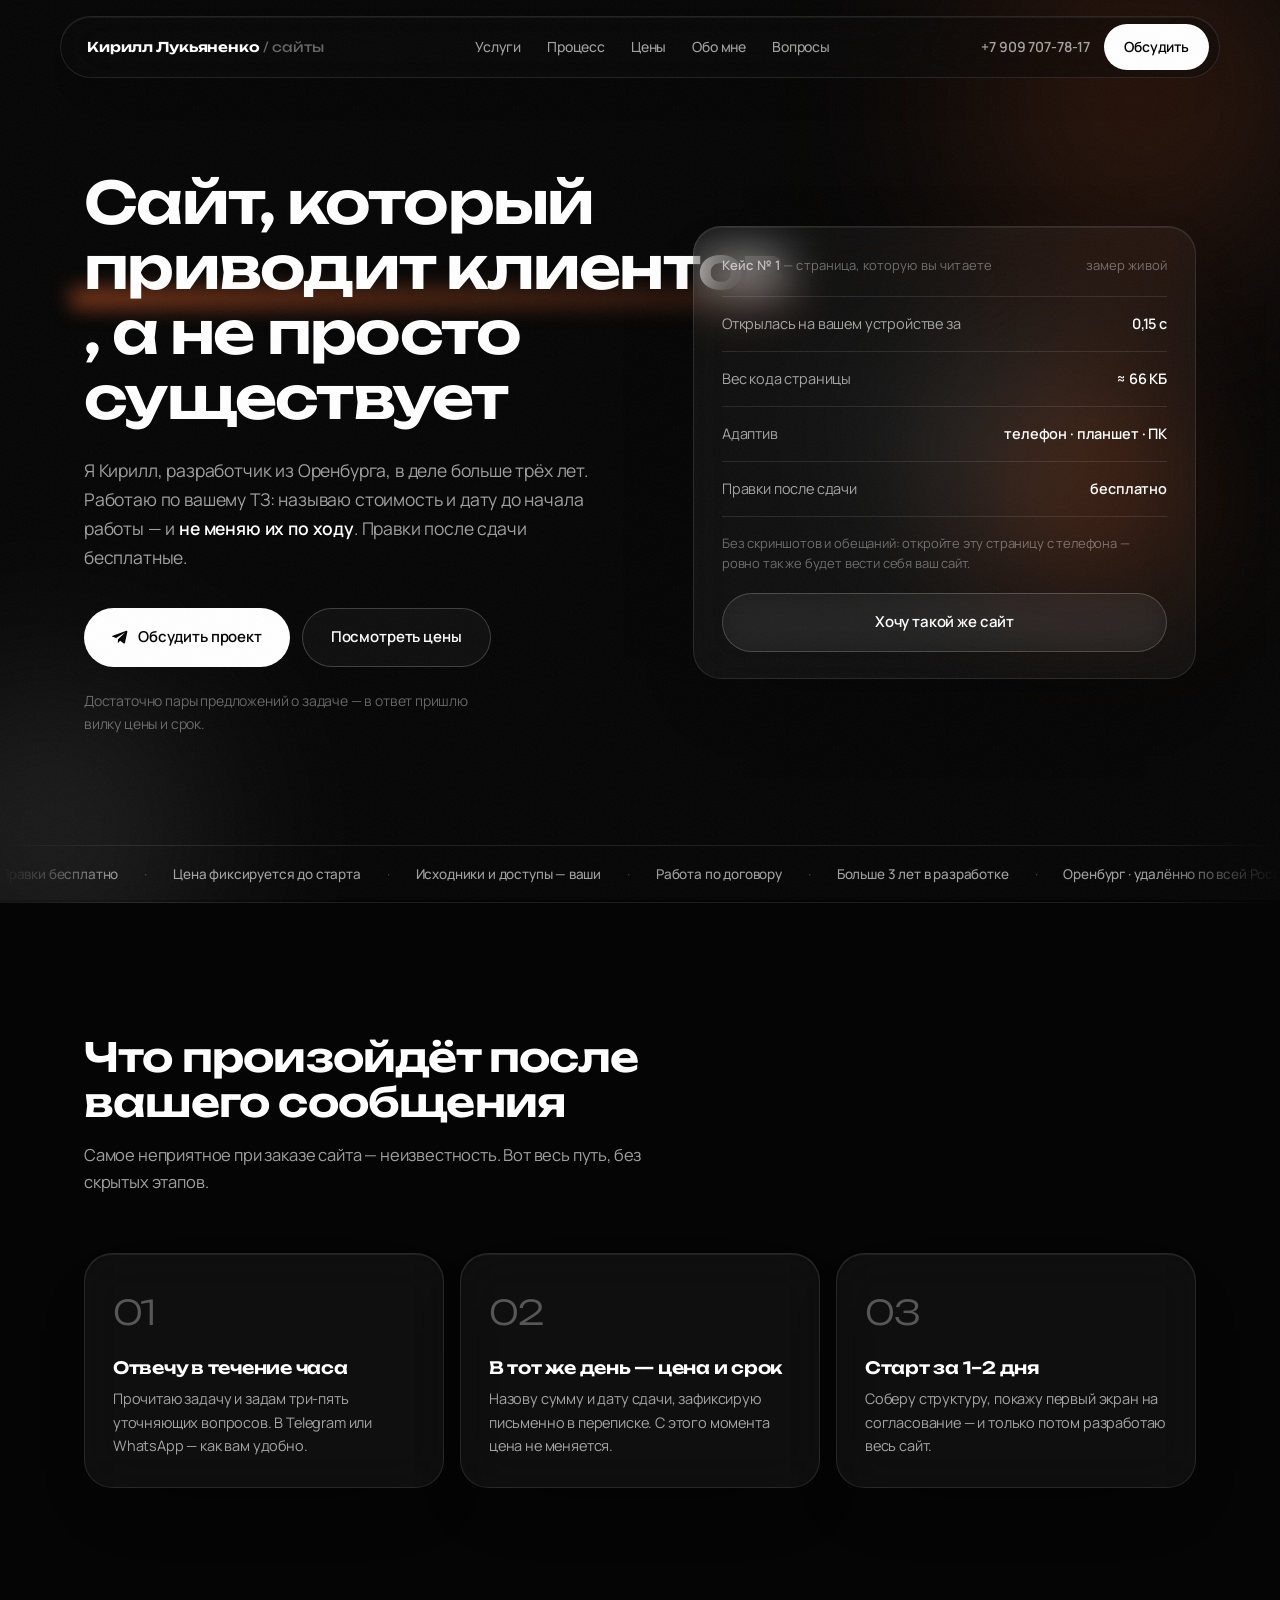
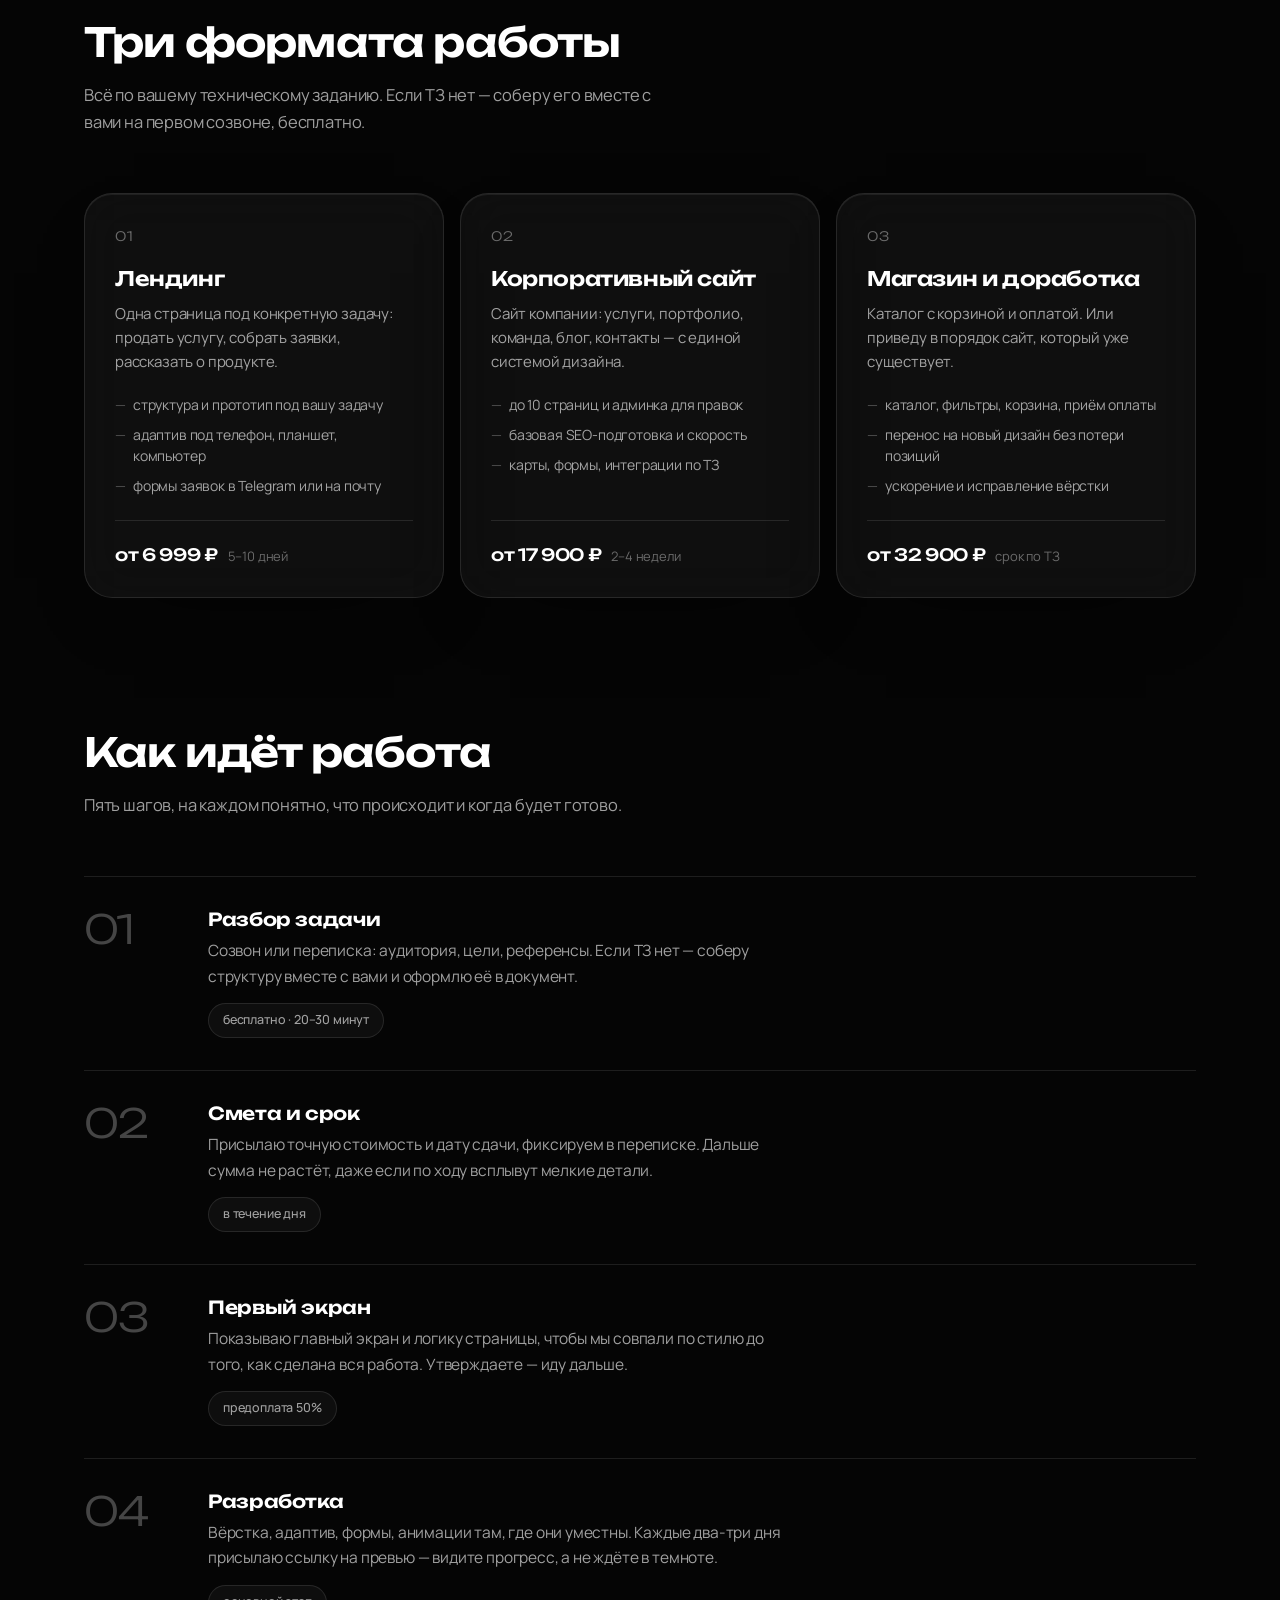
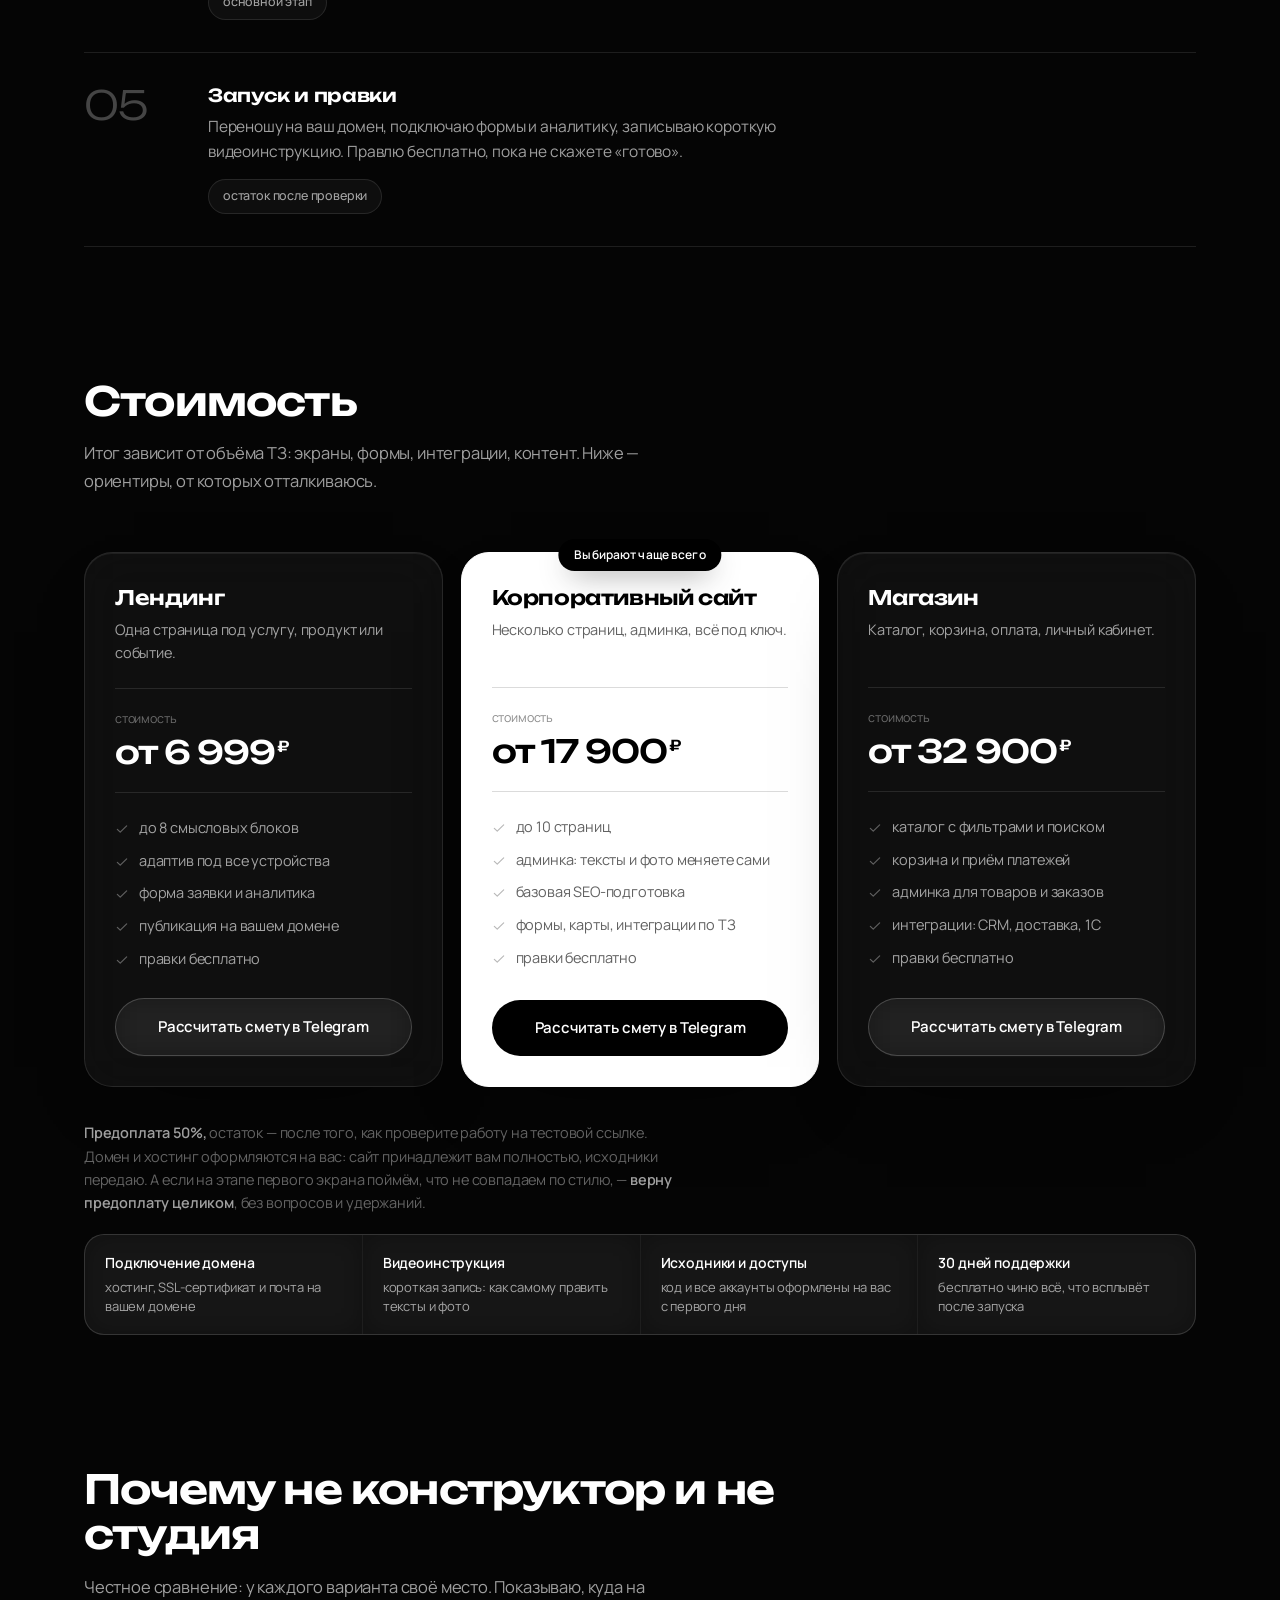
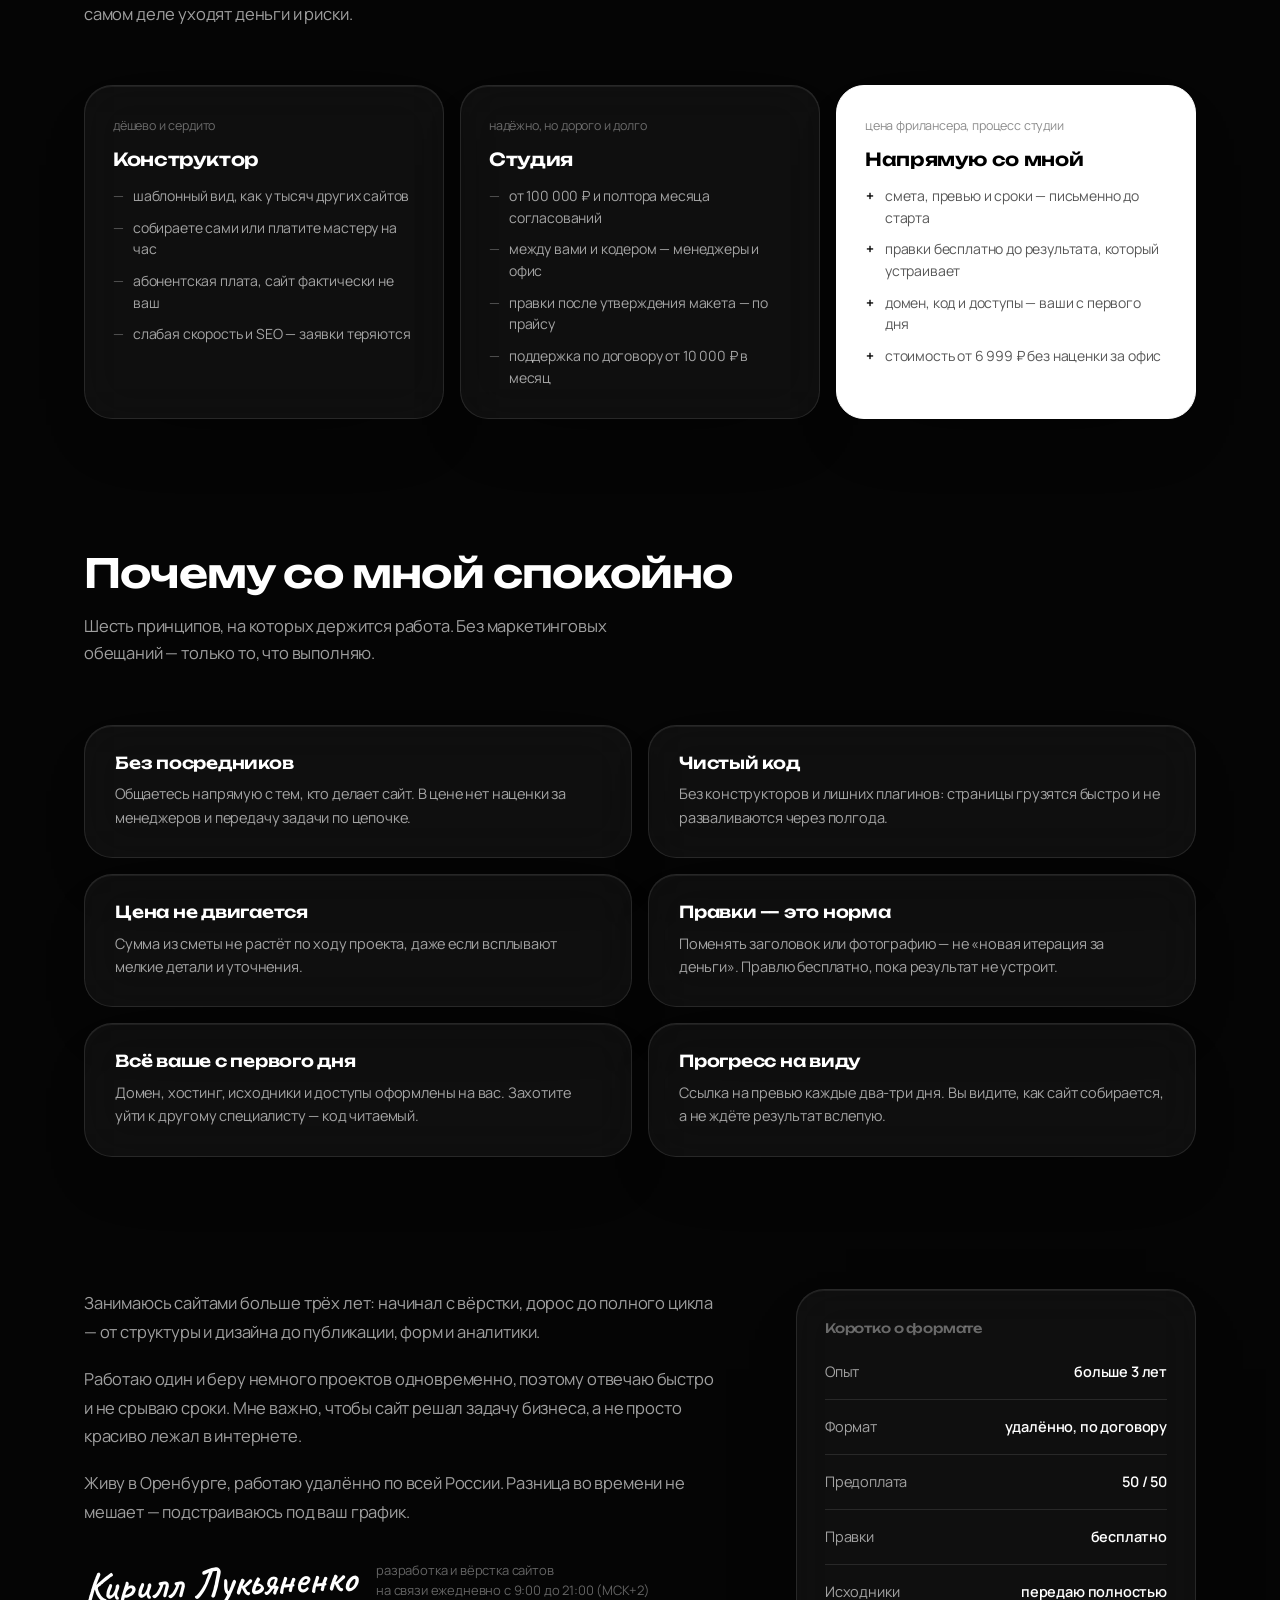
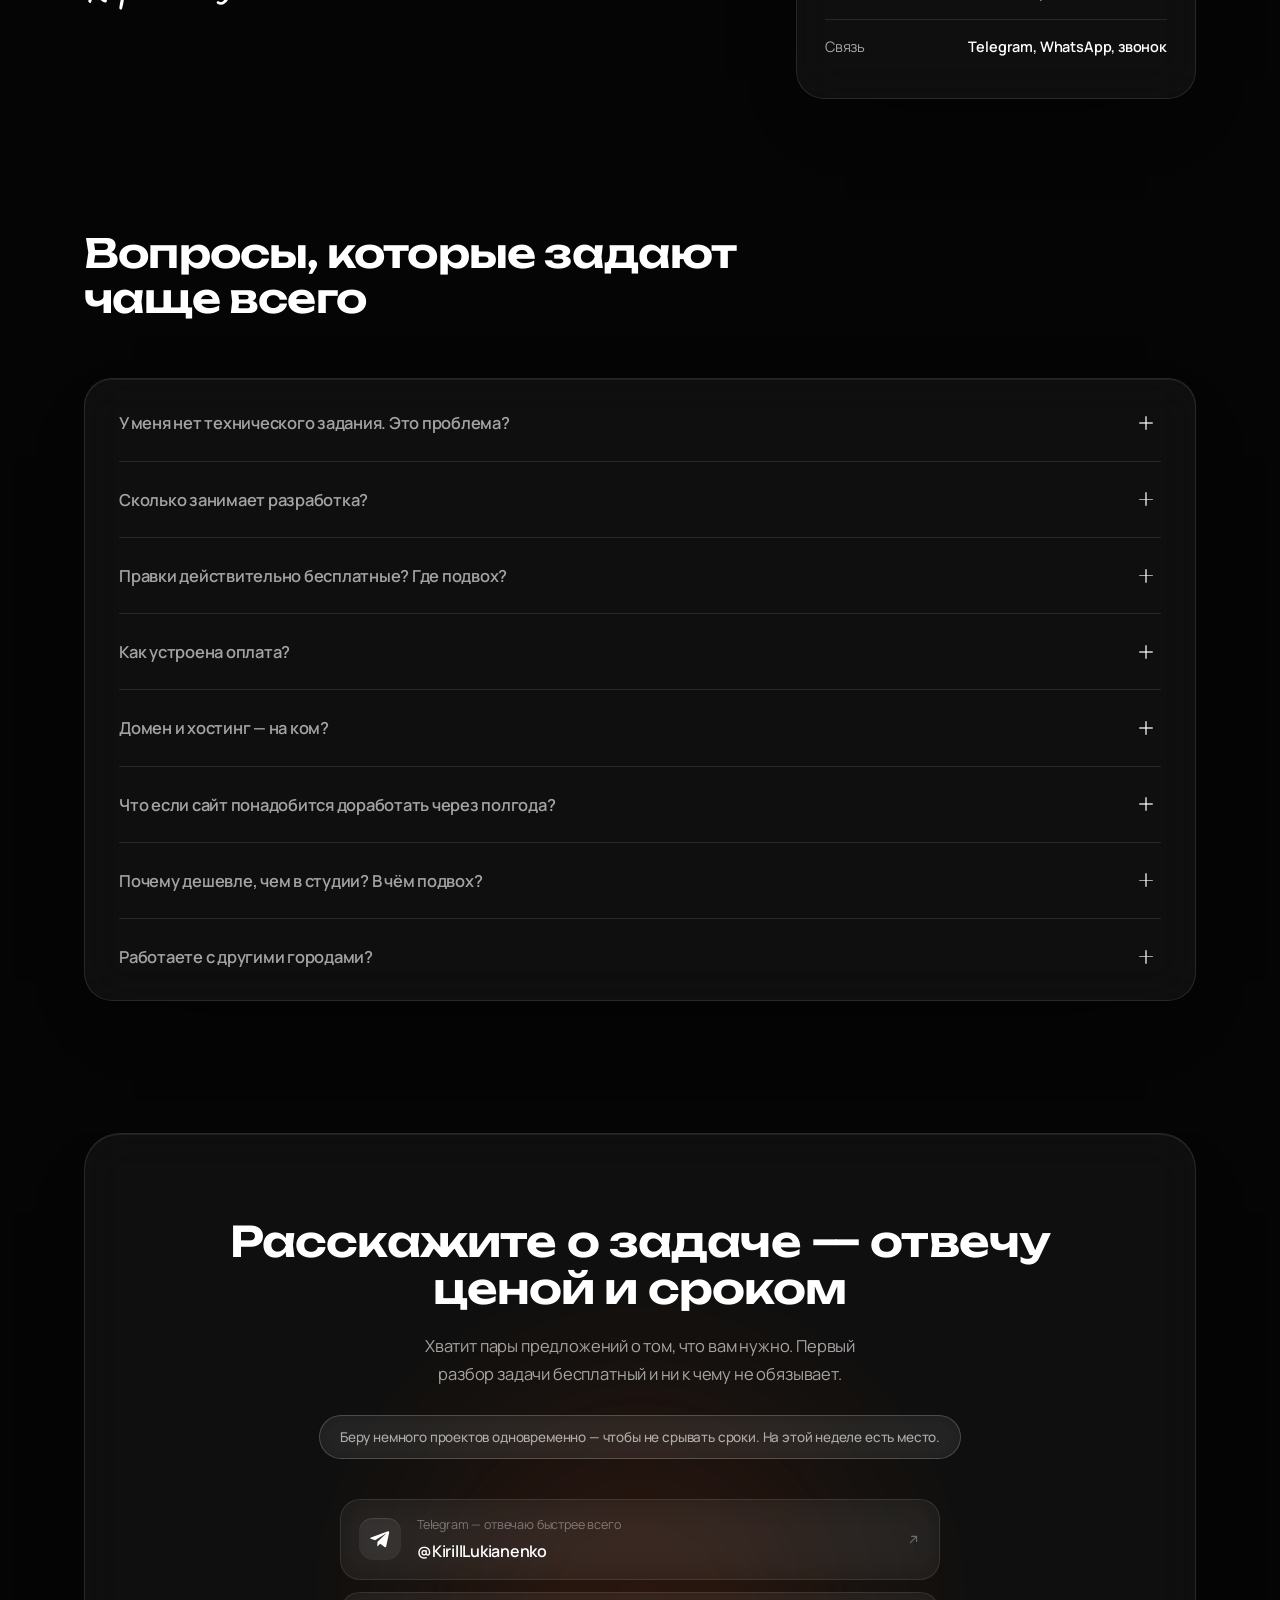
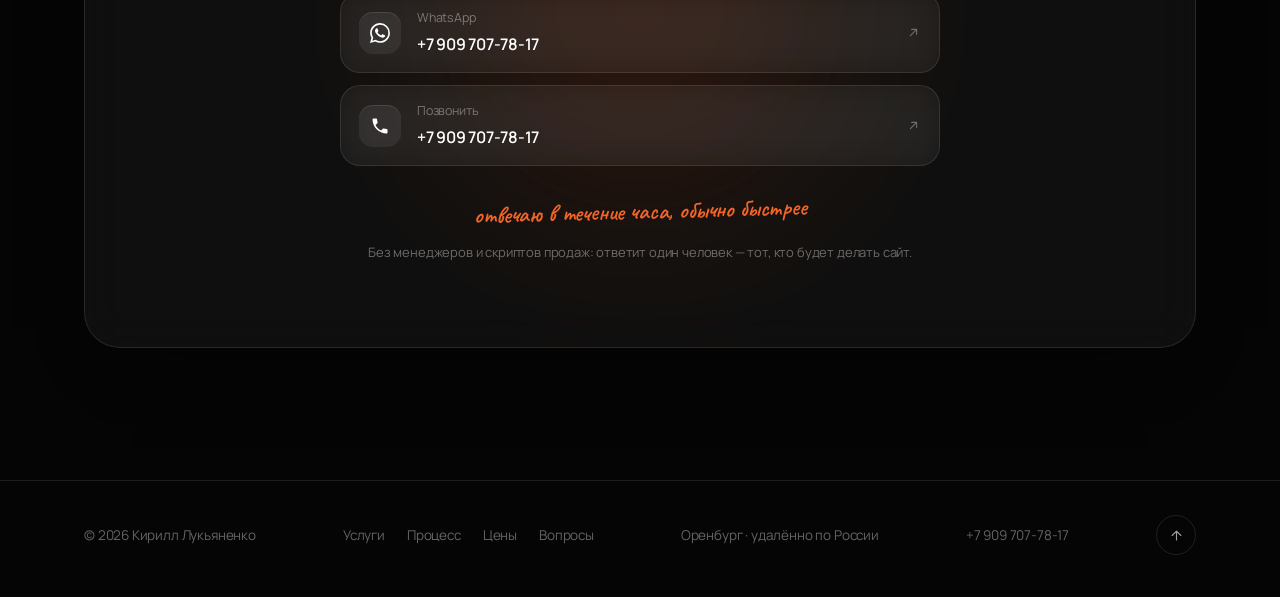
==== commit 63a6b635: "Add files via upload" ====
--- a/index.html
+++ b/index.html
@@ -162,6 +162,7 @@
 .btn-ghost:hover{border-color:rgba(255,255,255,.45);background:rgba(255,255,255,.09);transform:translateY(-2px)}
 .btn-black{background:#000;color:#fff}
 .btn-black:hover{transform:translateY(-2px);box-shadow:0 16px 44px -18px rgba(0,0,0,.7)}
+.btn:active{transform:translateY(0) scale(.985)}
 .btn-sm{padding:11px 20px;font-size:14px}
 .btn svg{width:16px;height:16px;fill:currentColor;flex-shrink:0}
 
@@ -183,11 +184,13 @@
 @keyframes spin{to{transform:rotate(360deg)}}
 
 .hero-grid{display:grid;grid-template-columns:1.04fr .96fr;gap:64px;align-items:center}
+.hero-grid > *{min-width:0}
 
 h1{font-size:clamp(32px,4.9vw,58px);font-weight:600;letter-spacing:-.03em}
 h1 em{
   font-style:normal;position:relative;white-space:nowrap;
 }
+h1,h2,h3{overflow-wrap:break-word}
 h1 em::after{
   content:"";position:absolute;left:-2%;right:-2%;bottom:-.08em;height:.34em;z-index:-1;
   background:linear-gradient(90deg, rgba(var(--acc),.5), rgba(var(--acc),.12));
@@ -207,7 +210,7 @@
 .panel-top b{color:var(--mut);font-weight:600}
 .panel-rows{margin-top:20px;border-top:1px solid var(--line)}
 .panel-row{
-  display:flex;justify-content:space-between;align-items:baseline;gap:18px;
+  display:flex;justify-content:space-between;align-items:baseline;gap:10px 18px;flex-wrap:wrap;
   padding:15px 0;border-bottom:1px solid var(--line);font-size:14.5px;
 }
 .panel-row .k{color:var(--mut)}
@@ -319,6 +322,9 @@
 .why{display:grid;grid-template-columns:1fr 1fr;gap:16px}
 .why-card{padding:28px 30px;transition:border-color .3s,background .3s,transform .3s}
 .why-card:hover{border-color:var(--line2);background:var(--glass2);transform:translateY(-3px)}
+.srv-card:hover,.path-card:hover,.why-card:hover,.price:hover{
+  box-shadow:inset 0 1px 0 rgba(255,255,255,.10), 0 30px 80px -50px rgba(0,0,0,.95), 0 0 46px -18px rgba(255,255,255,.16);
+}
 .why-card h3{font-size:16.5px;font-weight:600;letter-spacing:-.015em}
 .why-card p{color:var(--mut);font-size:14.5px;line-height:1.62;margin-top:10px}
 
@@ -360,7 +366,8 @@
 .faq-item summary::after{width:1.6px;height:14px;right:14.2px;margin-top:-7px}
 .faq-item[open] summary{color:#fff}
 .faq-item[open] summary::after{transform:rotate(90deg);opacity:0}
-.faq-body{padding:0 44px 26px 0;color:var(--mut);font-size:15px;line-height:1.7}
+.faq-body{padding:0 44px 0 0;overflow:hidden;color:var(--mut);font-size:15px;line-height:1.7}
+.faq-in{padding-bottom:26px}
 .faq-body b{color:#fff;font-weight:600}
 
 /* --- контакты --- */
@@ -462,6 +469,18 @@
   opacity:0;pointer-events:none;transition:opacity .3s ease;
 }
 body.menu-open .mobile-menu{opacity:1;pointer-events:auto}
+.mobile-menu > *{
+  opacity:0;transform:translateY(16px);filter:blur(10px);
+  transition:opacity .4s ease,transform .45s cubic-bezier(.2,.7,.2,1),filter .4s ease;
+}
+body.menu-open .mobile-menu > *{opacity:1;transform:none;filter:blur(0)}
+body.menu-open .mobile-menu > :nth-child(1){transition-delay:.05s}
+body.menu-open .mobile-menu > :nth-child(2){transition-delay:.10s}
+body.menu-open .mobile-menu > :nth-child(3){transition-delay:.15s}
+body.menu-open .mobile-menu > :nth-child(4){transition-delay:.20s}
+body.menu-open .mobile-menu > :nth-child(5){transition-delay:.25s}
+body.menu-open .mobile-menu > :nth-child(6){transition-delay:.32s}
+body.menu-open .mobile-menu > :nth-child(7){transition-delay:.38s}
 .mobile-menu a.m-link{
   font-family:var(--f-h);font-size:24px;font-weight:500;letter-spacing:-.02em;
   padding:13px 0;border-bottom:1px solid var(--line);
@@ -515,6 +534,7 @@
   section{scroll-margin-top:90px}
   .hero{padding-top:118px}
   .hero-orb{display:none}
+  h1 em{white-space:normal}
   .step{grid-template-columns:1fr;gap:10px;padding:26px 0}
   .step-n{font-size:32px}
   .faq{padding:2px 22px}
@@ -969,35 +989,35 @@
     <div class="glass faq rv rv-d1">
       <details class="faq-item">
         <summary>У меня нет технического задания. Это проблема?</summary>
-        <div class="faq-body">Нет. На первом созвоне задам вопросы по делу: кто аудитория, что должен делать сайт, какие блоки и тексты нужны. По итогам соберу структуру и пришлю на согласование — это и станет нашим ТЗ. <b>Отдельной строкой в смете не идёт.</b></div>
+        <div class="faq-body"><div class="faq-in">Нет. На первом созвоне задам вопросы по делу: кто аудитория, что должен делать сайт, какие блоки и тексты нужны. По итогам соберу структуру и пришлю на согласование — это и станет нашим ТЗ. <b>Отдельной строкой в смете не идёт.</b></div></div>
       </details>
       <details class="faq-item">
         <summary>Сколько занимает разработка?</summary>
-        <div class="faq-body">Лендинг — 5–10 дней, корпоративный сайт — 2–4 недели, магазин — от месяца. Срок зависит от готовности контента и скорости обратной связи. Точную дату называю до старта и <b>фиксирую письменно</b>.</div>
+        <div class="faq-body"><div class="faq-in">Лендинг — 5–10 дней, корпоративный сайт — 2–4 недели, магазин — от месяца. Срок зависит от готовности контента и скорости обратной связи. Точную дату называю до старта и <b>фиксирую письменно</b>.</div></div>
       </details>
       <details class="faq-item">
         <summary>Правки действительно бесплатные? Где подвох?</summary>
-        <div class="faq-body">Подвоха нет: в рамках согласованного ТЗ правки не ограничены по количеству. Платным становится только выход за изначальное задание — новый раздел, личный кабинет, дополнительная интеграция. Такое обсуждаем отдельно и до начала работы.</div>
+        <div class="faq-body"><div class="faq-in">Подвоха нет: в рамках согласованного ТЗ правки не ограничены по количеству. Платным становится только выход за изначальное задание — новый раздел, личный кабинет, дополнительная интеграция. Такое обсуждаем отдельно и до начала работы.</div></div>
       </details>
       <details class="faq-item">
         <summary>Как устроена оплата?</summary>
-        <div class="faq-body">Половина суммы — на старте, половина после того, как проверите готовый сайт по тестовой ссылке. Перевод на карту или счёт; для юрлиц — договор и закрывающие документы.</div>
+        <div class="faq-body"><div class="faq-in">Половина суммы — на старте, половина после того, как проверите готовый сайт по тестовой ссылке. Перевод на карту или счёт; для юрлиц — договор и закрывающие документы.</div></div>
       </details>
       <details class="faq-item">
         <summary>Домен и хостинг — на ком?</summary>
-        <div class="faq-body">Помогу выбрать и настроить, но оформление на вас: так сайт остаётся вашим и не зависит от меня. Обычно это 1 500–3 000 ₽ в год суммарно. На время разработки размещаю проект у себя, чтобы вы посмотрели его в работе.</div>
+        <div class="faq-body"><div class="faq-in">Помогу выбрать и настроить, но оформление на вас: так сайт остаётся вашим и не зависит от меня. Обычно это 1 500–3 000 ₽ в год суммарно. На время разработки размещаю проект у себя, чтобы вы посмотрели его в работе.</div></div>
       </details>
       <details class="faq-item">
         <summary>Что если сайт понадобится доработать через полгода?</summary>
-        <div class="faq-body">Пишете — дорабатываю. Мелкие консультации по сданному проекту бесплатны. Исходники и доступы у вас, поэтому при желании с сайтом сможет работать другой специалист: код читаемый, без закрытых конструкторов.</div>
+        <div class="faq-body"><div class="faq-in">Пишете — дорабатываю. Мелкие консультации по сданному проекту бесплатны. Исходники и доступы у вас, поэтому при желании с сайтом сможет работать другой специалист: код читаемый, без закрытых конструкторов.</div></div>
       </details>
       <details class="faq-item">
         <summary>Почему дешевле, чем в студии? В чём подвох?</summary>
-        <div class="faq-body">Подвоха нет: у меня нет офиса, менеджеров и отдела продаж, поэтому в цене только работа, а не чужая аренда. Качество держится процессом — смета до старта, превью на каждом этапе, бесплатные правки. Ограничение одно: беру немного проектов одновременно, поэтому слоты на месяц вперёд бывают заняты.</div>
+        <div class="faq-body"><div class="faq-in">Подвоха нет: у меня нет офиса, менеджеров и отдела продаж, поэтому в цене только работа, а не чужая аренда. Качество держится процессом — смета до старта, превью на каждом этапе, бесплатные правки. Ограничение одно: беру немного проектов одновременно, поэтому слоты на месяц вперёд бывают заняты.</div></div>
       </details>
       <details class="faq-item">
         <summary>Работаете с другими городами?</summary>
-        <div class="faq-body">Да, почти все проекты веду удалённо: созвон, переписка в Telegram, превью по ссылке. География заказчика на результат не влияет.</div>
+        <div class="faq-body"><div class="faq-in">Да, почти все проекты веду удалённо: созвон, переписка в Telegram, превью по ссылке. География заказчика на результат не влияет.</div></div>
       </details>
     </div>
   </div>
@@ -1097,6 +1117,53 @@
   items.forEach(function(el){ io.observe(el); });
 })();
 
+/* плавное раскрытие вопросов: высота + расфокус, в фирменном стиле */
+(function(){
+  var reduce = window.matchMedia && window.matchMedia('(prefers-reduced-motion: reduce)').matches;
+  document.querySelectorAll('.faq-item').forEach(function(d){
+    var sum = d.querySelector('summary');
+    var body = d.querySelector('.faq-body');
+    if (!sum || !body) return;
+    sum.addEventListener('click', function(e){
+      e.preventDefault();
+      if (reduce) { d.open = !d.open; return; }
+      if (d.dataset.anim) return;
+      d.dataset.anim = '1';
+      if (d.open) {
+        body.style.height = body.scrollHeight + 'px';
+        body.style.opacity = '1';
+        body.style.filter = 'blur(0)';
+        requestAnimationFrame(function(){
+          body.style.transition = 'height .38s cubic-bezier(.2,.7,.2,1), opacity .32s ease, filter .32s ease';
+          body.style.height = '0px';
+          body.style.opacity = '0';
+          body.style.filter = 'blur(6px)';
+        });
+        window.setTimeout(function(){
+          d.open = false;
+          body.style.cssText = '';
+          delete d.dataset.anim;
+        }, 400);
+      } else {
+        d.open = true;
+        body.style.height = '0px';
+        body.style.opacity = '0';
+        body.style.filter = 'blur(6px)';
+        requestAnimationFrame(function(){
+          body.style.transition = 'height .44s cubic-bezier(.2,.7,.2,1), opacity .4s ease, filter .4s ease';
+          body.style.height = body.scrollHeight + 'px';
+          body.style.opacity = '1';
+          body.style.filter = 'blur(0)';
+        });
+        window.setTimeout(function(){
+          body.style.cssText = '';
+          delete d.dataset.anim;
+        }, 480);
+      }
+    });
+  });
+})();
+
 /* живой замер скорости для панели-кейса */
 window.addEventListener('load', function(){
   var ms = document.getElementById('mSpeed');
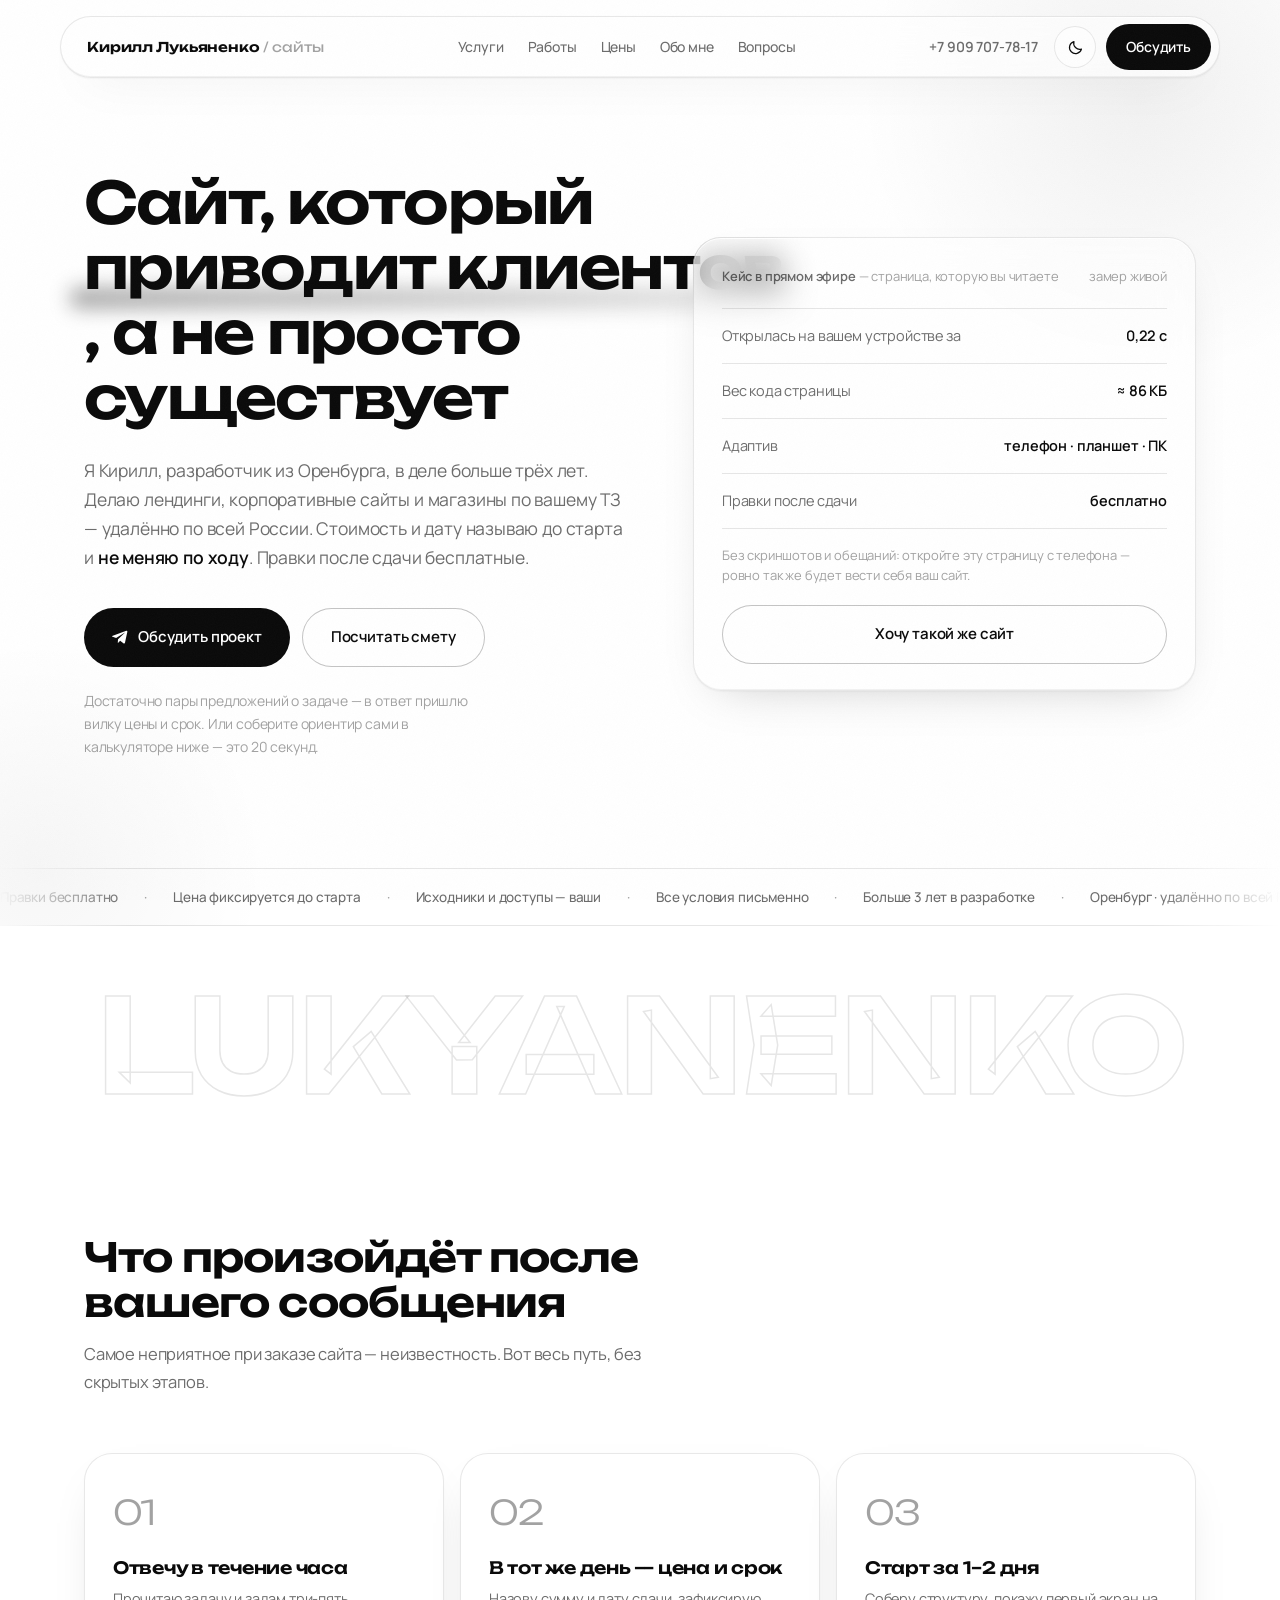
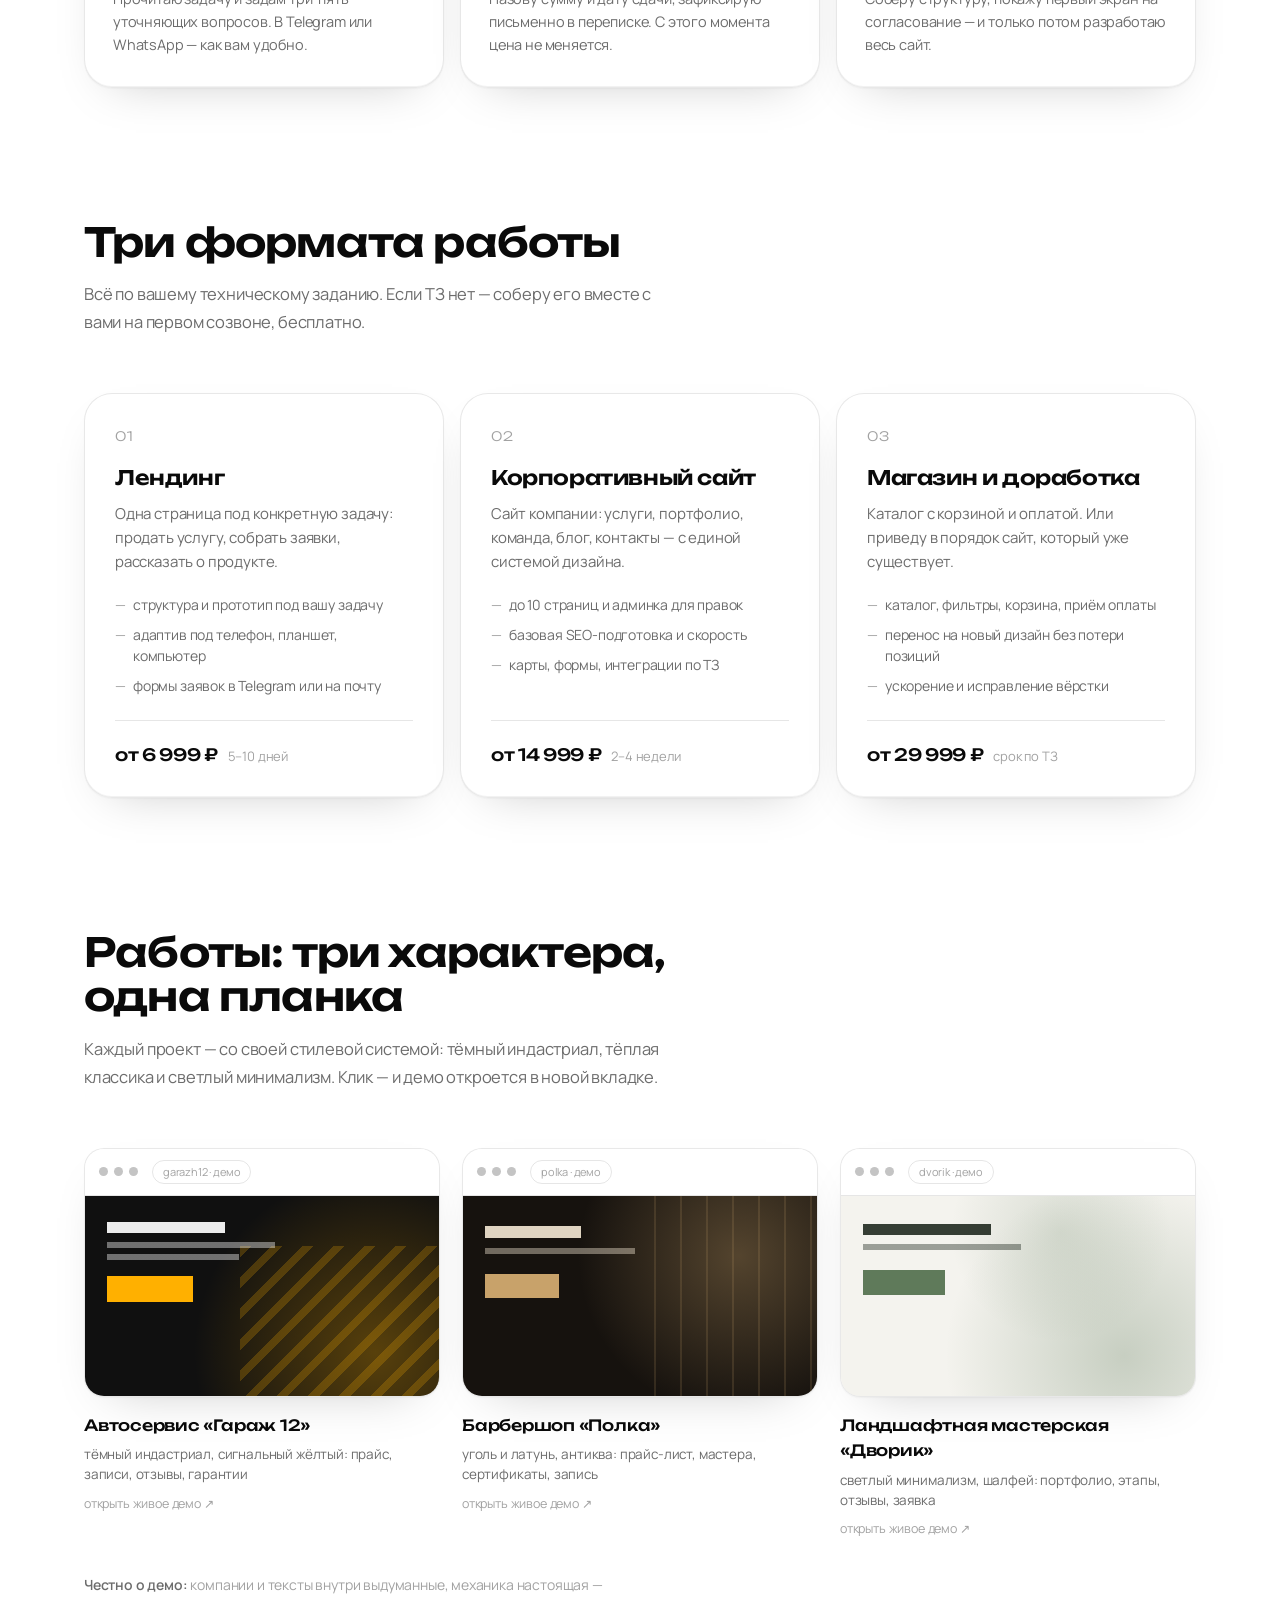
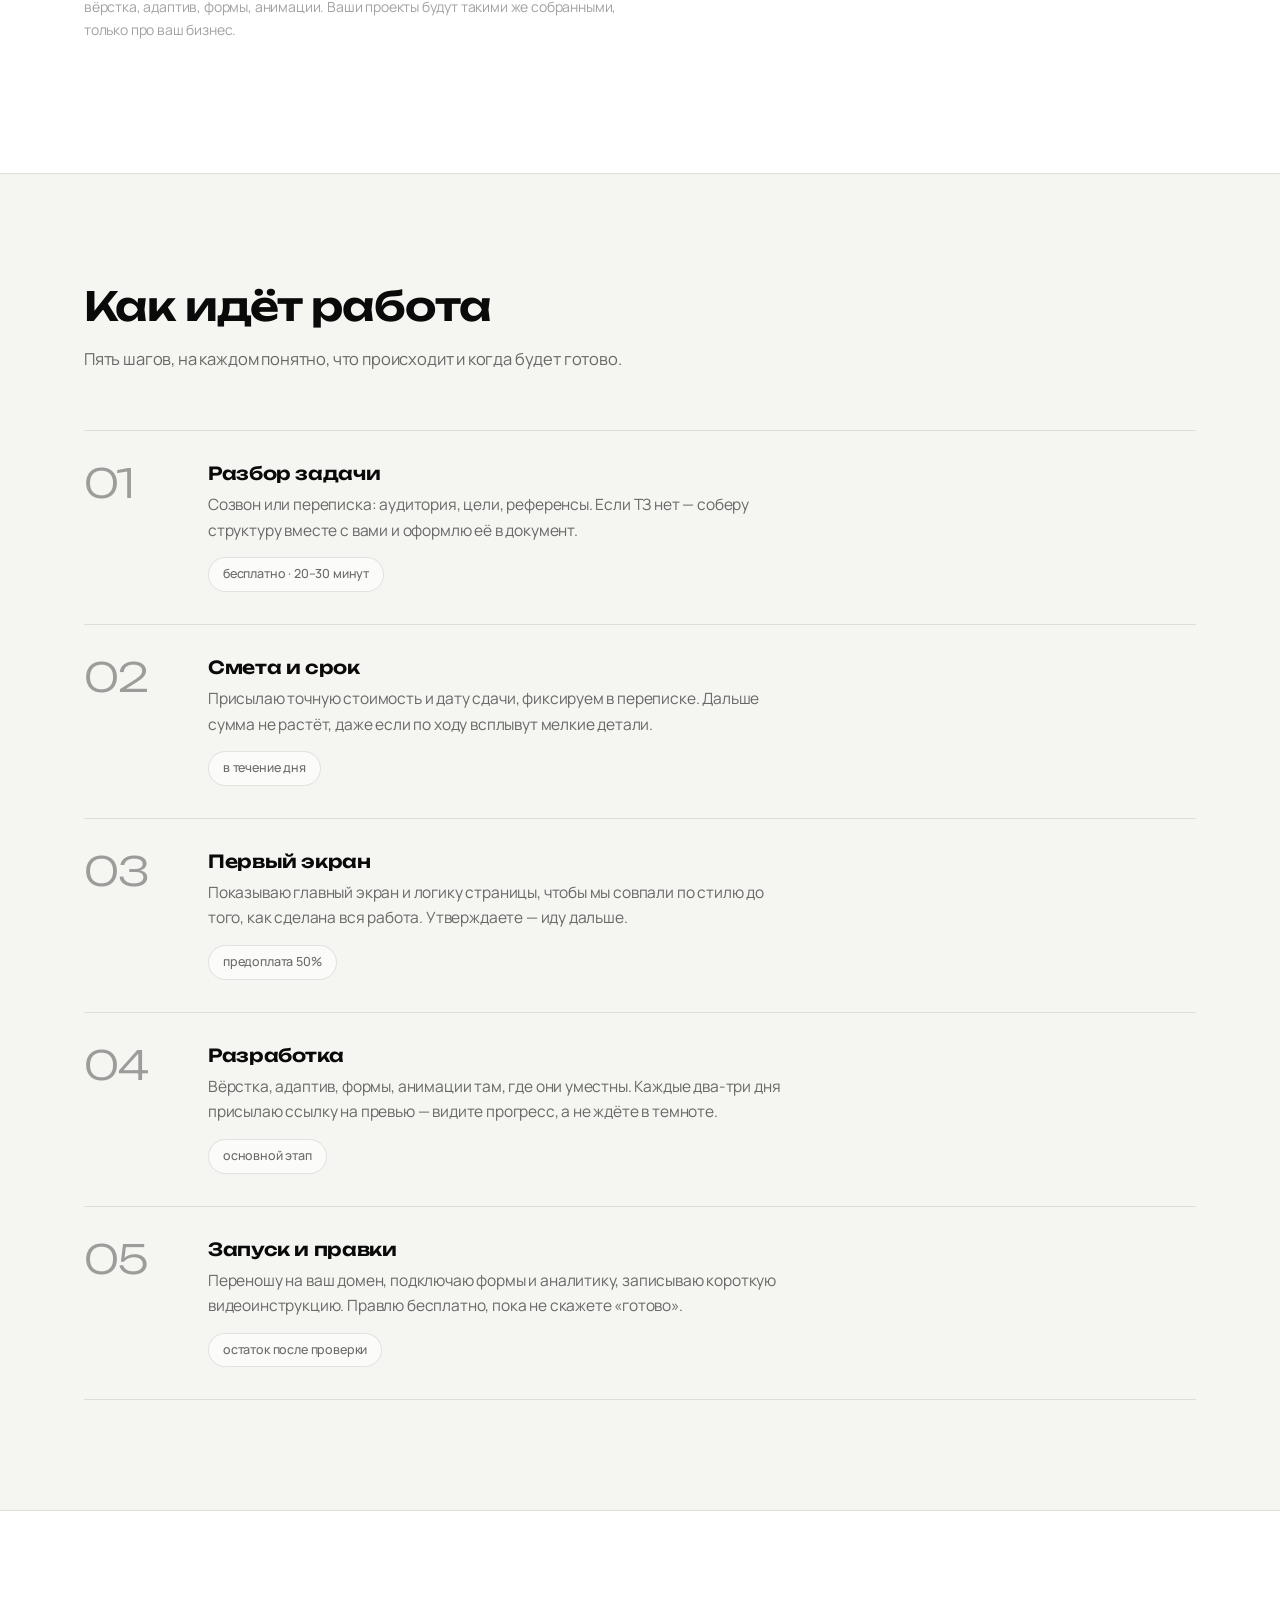
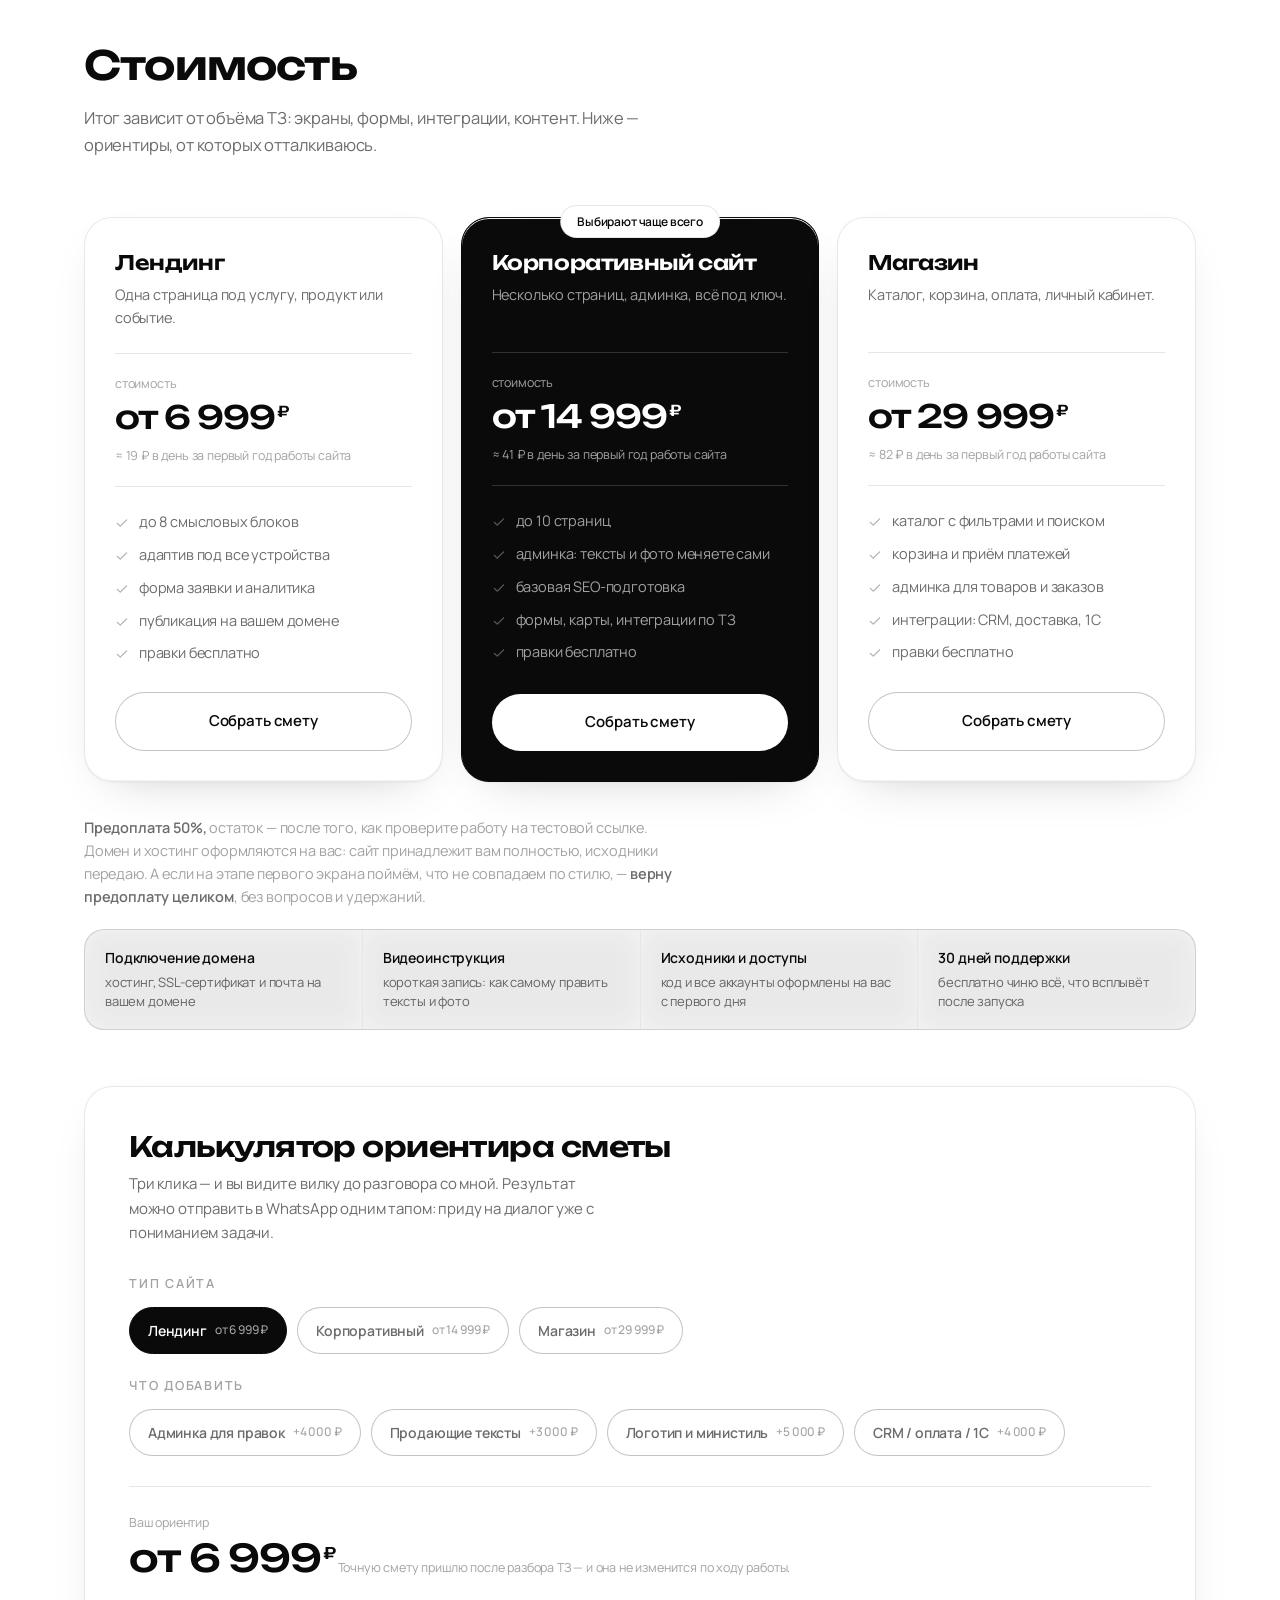
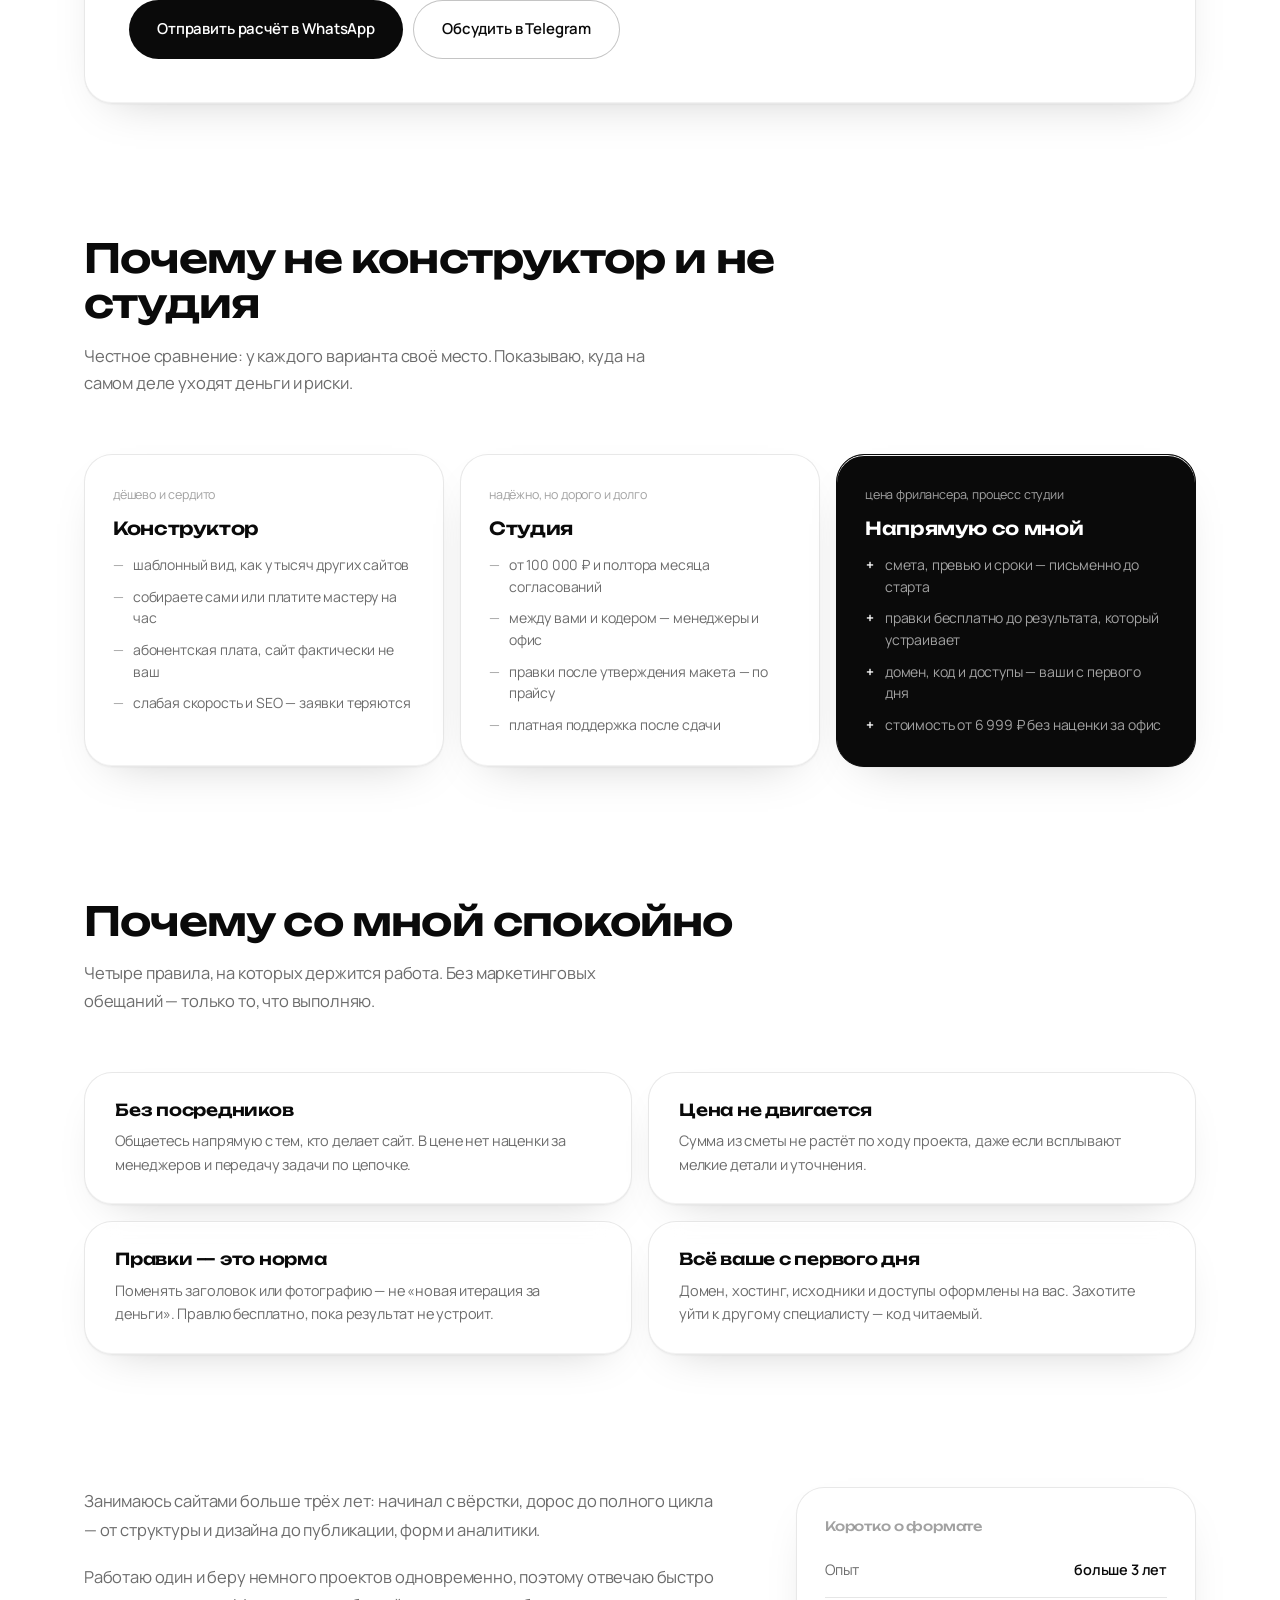
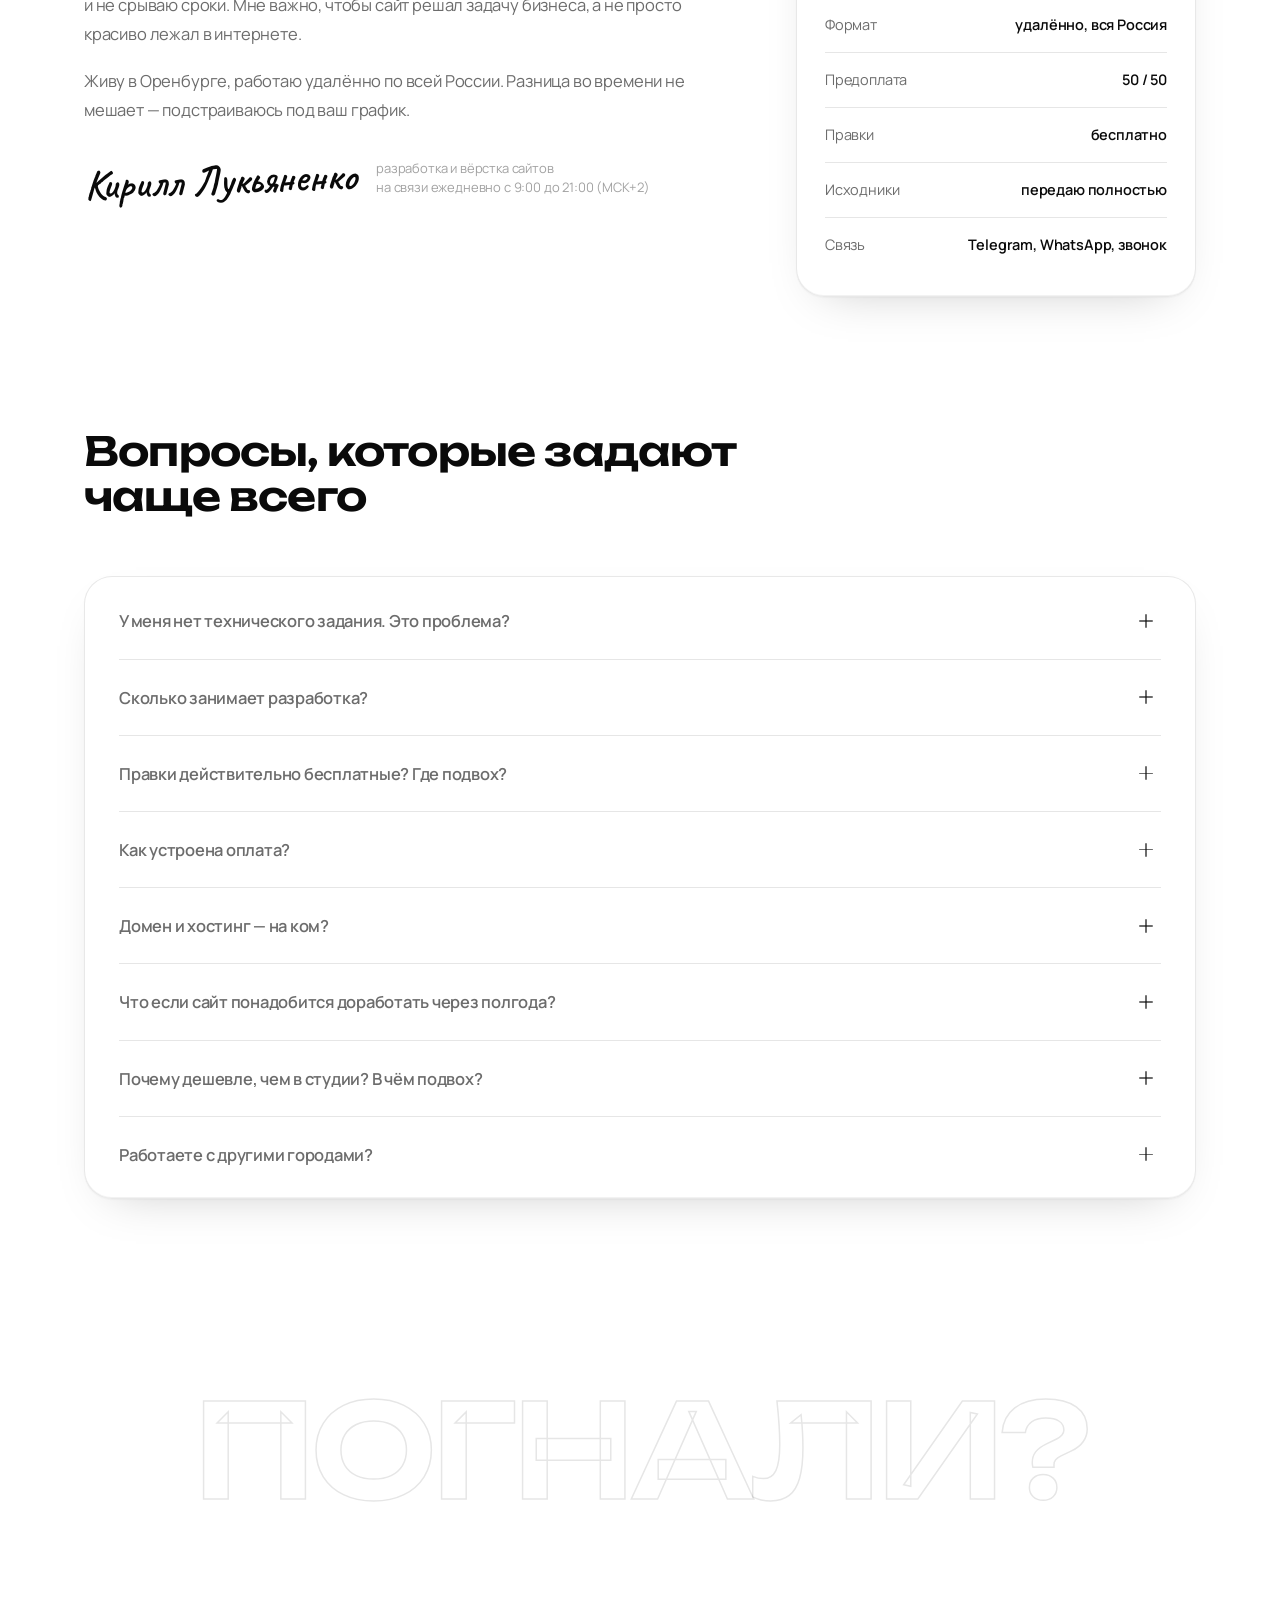
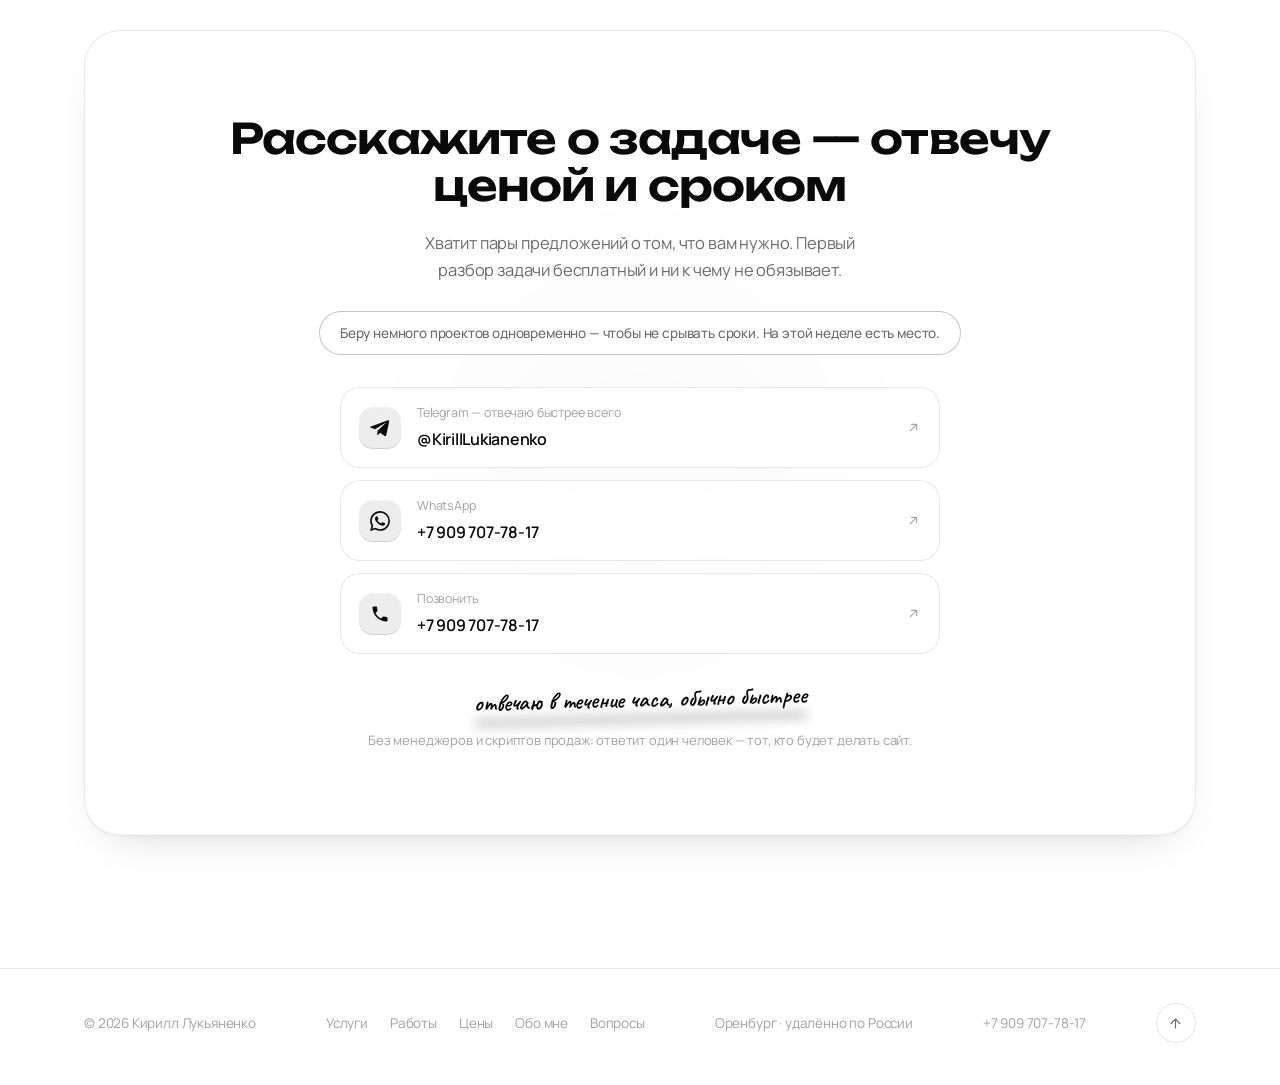
==== commit b3ed1ea6: "Add files via upload" ====
--- a/index.html
+++ b/index.html
@@ -1,61 +1,86 @@
 
 <!DOCTYPE html>
-<!--
-  КАК ПРАВИТЬ САЙТ ПОД СЕБЯ (быстрая шпаргалка):
-  · Телефон:       ищите  +79097077817  и  +7 909 707-78-17  (замены в нескольких местах)
-  · Telegram:      ищите  t.me/KirillLukianenko
-  · WhatsApp:      ищите  wa.me/79097077817
-  · Цены:          ищите  6 999 / 17 900 / 32 900
-  · Цвет свечений: переменная  --acc  в блоке :root (формат R,G,B)
-  · Шрифты:        ссылка fonts.googleapis.com в <head>
-  Всё остальное — тексты секций — лежит открыто в разметке ниже.
--->
-<html lang="ru">
+<html lang="ru" data-theme="light">
 <head>
 <meta charset="UTF-8">
 <meta name="viewport" content="width=device-width, initial-scale=1, viewport-fit=cover">
+<!--
+  ШПАРГАЛКА ПО ПРАВКАМ:
+  · Телефон:   +79097077817  и  +7 909 707-78-17
+  · Telegram:  t.me/KirillLukianenko
+  · WhatsApp:  wa.me/79097077817
+  · Цены:      6 999 / 14 999 / 29 999  (и опции калькулятора: блок CALC в JS)
+  · Темы:      светлая по умолчанию, переключатель в шапке, выбор запоминается
+  · Работы:    папка works/ рядом (garazh12.html, polka.html, dvorik.html)
+  ФИРМЕННЫЙ СТИЛЬ: монохром + liquid glass (backdrop-filter), расфокус при
+  появлении блоков, блики на рамках. Тяжёлого нет: iframe и анимированных
+  орбов не используем, свечения нарисованы градиентами.
+-->
 <title>Сайты под ключ от 6 999 ₽ — Кирилл Лукьяненко | Оренбург, вся Россия</title>
-<meta name="description" content="Делаю сайты по техническому заданию: лендинги, корпоративные сайты, магазины. От 6 999 ₽, правки бесплатно. Оренбург, работаю удалённо.">
-
-<!-- превью ссылки в Telegram / WhatsApp / VK -->
+<meta name="description" content="Разработка сайтов по техническому заданию: лендинги, корпоративные сайты, интернет-магазины. Оренбург и удалённо по всей России. Цена и срок фиксируются до старта, правки бесплатные. От 6 999 ₽.">
+<meta name="robots" content="index, follow">
+<link rel="canonical" href="https://k1rluk.github.io/Portfolio/">
+
 <meta property="og:type" content="website">
 <meta property="og:locale" content="ru_RU">
+<meta property="og:url" content="https://k1rluk.github.io/Portfolio/">
 <meta property="og:site_name" content="Кирилл Лукьяненко — разработка сайтов">
 <meta property="og:title" content="Сайты под ключ от 6 999 ₽ — цена и срок фиксируются до старта">
-<meta property="og:description" content="Правки бесплатно. Исходники и домен — ваши. Первый разбор задачи ни к чему не обязывает.">
+<meta property="og:description" content="Лендинги, корпоративные сайты и магазины. Правки бесплатно, исходники и домен — ваши. Первый разбор задачи ни к чему не обязывает.">
 <meta name="twitter:card" content="summary">
-<meta name="theme-color" content="#050505">
-
-<link rel="icon" href="data:image/svg+xml,%3Csvg xmlns='http://www.w3.org/2000/svg' viewBox='0 0 64 64'%3E%3Crect width='64' height='64' rx='18' fill='%23050505'/%3E%3Crect x='.5' y='.5' width='63' height='63' rx='17.5' fill='none' stroke='%23ffffff22'/%3E%3Ctext x='32' y='44' font-family='Georgia,serif' font-size='34' fill='%23fff' text-anchor='middle'%3EК%3C/text%3E%3C/svg%3E">
+<meta name="theme-color" id="metaTheme" content="#ffffff">
+
+<link rel="icon" href="data:image/svg+xml,%3Csvg xmlns='http://www.w3.org/2000/svg' viewBox='0 0 64 64'%3E%3Crect width='64' height='64' rx='18' fill='%230a0a0a'/%3E%3Ctext x='32' y='44' font-family='Georgia,serif' font-size='34' fill='%23fff' text-anchor='middle'%3EК%3C/text%3E%3C/svg%3E">
 
 <link rel="preconnect" href="https://fonts.googleapis.com">
 <link rel="preconnect" href="https://fonts.gstatic.com" crossorigin>
 <link href="https://fonts.googleapis.com/css2?family=Unbounded:wght@300;400;500;600&family=Manrope:wght@400;500;600;700&family=Caveat:wght@600;700&display=swap" rel="stylesheet">
 
+<script>
+(function(){
+  var t = 'light';
+  try { t = localStorage.getItem('kl-theme') || (matchMedia('(prefers-color-scheme: dark)').matches ? 'dark' : 'light'); } catch(e){}
+  document.documentElement.setAttribute('data-theme', t);
+  var m = document.getElementById('metaTheme');
+  if (m) m.setAttribute('content', t === 'dark' ? '#050505' : '#ffffff');
+})();
+</script>
+
 <style>
 /* ==========================================================
-   ТОКЕНЫ. Акцент используется ТОЛЬКО как свет/размытие,
-   плоским цветом — почти нигде.
+   ТОКЕНЫ ТЕМ
    ========================================================== */
 :root{
-  --bg:      #050505;
-  --bg-deep: #000;
-  --ink:     #fff;
-  --mut:     rgba(255,255,255,.62);
-  --mut2:    rgba(255,255,255,.38);
-  --line:    rgba(255,255,255,.10);
-  --line2:   rgba(255,255,255,.20);
-  --glass:   rgba(255,255,255,.045);
-  --glass2:  rgba(255,255,255,.08);
-  --acc:     255,106,43;            /* rgb — для градиентов и свечений */
-
-  --f-h: "Unbounded", "Manrope", system-ui, sans-serif;
-  --f-b: "Manrope", system-ui, -apple-system, "Segoe UI", sans-serif;
-  --f-hand: "Caveat", cursive;
-
-  --max: 1160px;
-  --r: 28px;
-  --r-m: 20px;
+  --bg:#ffffff; --bg2:#f5f5f2;
+  --ink:#0a0a0a;
+  --mut:rgba(10,10,10,.60); --mut2:rgba(10,10,10,.38);
+  --line:rgba(10,10,10,.10); --line2:rgba(10,10,10,.24);
+  --glass:rgba(255,255,255,.55);
+  --glass2:rgba(255,255,255,.80);
+  --glass-brd:rgba(10,10,10,.09);
+  --glass-shadow:0 1px 2px rgba(10,10,10,.04), 0 18px 48px -28px rgba(10,10,10,.25),
+                 inset 0 1px 0 rgba(255,255,255,.95), inset 0 -1px 0 rgba(10,10,10,.05);
+  --header-bg:rgba(255,255,255,.66);
+  --inv-bg:#0a0a0a; --inv-ink:#ffffff; --inv-mut:rgba(255,255,255,.62); --inv-line:rgba(255,255,255,.16);
+  --glow:10,10,10; --glow-a:.10; --glow-b:.06; --sweep:.40; --grain:.030;
+  --f-h:"Unbounded","Manrope",system-ui,sans-serif;
+  --f-b:"Manrope",system-ui,-apple-system,"Segoe UI",sans-serif;
+  --f-hand:"Caveat",cursive;
+  --max:1160px; --r:28px; --r-m:20px;
+}
+html[data-theme="dark"]{
+  --bg:#050505; --bg2:#000000;
+  --ink:#ffffff;
+  --mut:rgba(255,255,255,.62); --mut2:rgba(255,255,255,.38);
+  --line:rgba(255,255,255,.10); --line2:rgba(255,255,255,.24);
+  --glass:rgba(255,255,255,.05);
+  --glass2:rgba(255,255,255,.09);
+  --glass-brd:rgba(255,255,255,.10);
+  --glass-shadow:inset 0 1px 0 rgba(255,255,255,.07), inset 0 -1px 0 rgba(0,0,0,.4),
+                 0 30px 80px -50px rgba(0,0,0,.95);
+  --header-bg:rgba(10,10,10,.60);
+  --inv-bg:#ffffff; --inv-ink:#000000; --inv-mut:rgba(0,0,0,.62); --inv-line:rgba(0,0,0,.14);
+  --glow:255,255,255; --glow-a:.26; --glow-b:.12; --sweep:.14; --grain:.050;
 }
 
 *,*::before,*::after{box-sizing:border-box}
@@ -64,80 +89,105 @@
   margin:0;background:var(--bg);color:var(--ink);
   font-family:var(--f-b);font-size:17px;line-height:1.65;letter-spacing:-.01em;
   -webkit-font-smoothing:antialiased;overflow-x:hidden;
-}
-::selection{background:#fff;color:#000}
+  -webkit-tap-highlight-color:transparent;
+}
+p,li,summary{overflow-wrap:break-word}
+::selection{background:var(--inv-bg);color:var(--inv-ink)}
 img,svg{display:block;max-width:100%}
 a{color:inherit;text-decoration:none}
 button{font:inherit;color:inherit;background:none;border:0;cursor:pointer}
 ul,ol{margin:0;padding:0;list-style:none}
-h1,h2,h3{margin:0;font-family:var(--f-h);font-weight:600;line-height:1.12;letter-spacing:-.02em}
+h1,h2,h3{margin:0;font-family:var(--f-h);font-weight:600;line-height:1.12;letter-spacing:-.02em;overflow-wrap:break-word}
 p{margin:0}
-:focus-visible{outline:2px solid rgba(255,255,255,.75);outline-offset:3px;border-radius:6px}
-
-/* плёночное зерно — даёт глубину на чёрном, почти невидно */
+:focus-visible{outline:2px solid var(--ink);outline-offset:3px;border-radius:6px}
+
+html.theme-anim, html.theme-anim *, html.theme-anim *::before, html.theme-anim *::after{
+  transition:background-color .45s ease, color .45s ease, border-color .45s ease, box-shadow .45s ease !important;
+}
+
 body::after{
-  content:"";position:fixed;inset:0;z-index:2000;pointer-events:none;opacity:.05;
+  content:"";position:fixed;inset:0;z-index:2000;pointer-events:none;opacity:var(--grain);
   background-image:url("data:image/svg+xml,%3Csvg xmlns='http://www.w3.org/2000/svg' width='160' height='160'%3E%3Cfilter id='n'%3E%3CfeTurbulence type='fractalNoise' baseFrequency='.9' numOctaves='3' stitchTiles='stitch'/%3E%3CfeColorMatrix type='saturate' values='0'/%3E%3C/filter%3E%3Crect width='160' height='160' filter='url(%23n)'/%3E%3C/svg%3E");
 }
 
-/* тонкий скроллбар */
 ::-webkit-scrollbar{width:10px}
 ::-webkit-scrollbar-track{background:var(--bg)}
-::-webkit-scrollbar-thumb{background:rgba(255,255,255,.16);border-radius:10px;border:3px solid var(--bg)}
+::-webkit-scrollbar-thumb{background:var(--line2);border-radius:10px;border:3px solid var(--bg)}
 
 .wrap{max-width:var(--max);margin:0 auto;padding:0 24px}
 section{scroll-margin-top:110px;position:relative}
+section > .wrap{position:relative;z-index:1}
 
 /* ==========================================================
-   СТЕКЛО И СВЕТ
+   СТЕКЛО: фирменный liquid glass с настоящим блюром
    ========================================================== */
 .glass{
   background:var(--glass);
-  border:1px solid var(--line);
+  border:1px solid var(--glass-brd);
   border-radius:var(--r);
-  backdrop-filter:blur(24px) saturate(150%);
-  -webkit-backdrop-filter:blur(24px) saturate(150%);
-  box-shadow:inset 0 1px 0 rgba(255,255,255,.07), 0 30px 80px -50px rgba(0,0,0,.95);
-}
-.glow{position:absolute;border-radius:50%;pointer-events:none;z-index:0;filter:blur(90px)}
-section > .wrap{position:relative;z-index:1}
+  backdrop-filter:blur(16px) saturate(150%);
+  -webkit-backdrop-filter:blur(16px) saturate(150%);
+  box-shadow:var(--glass-shadow);
+}
+.glow{position:absolute;border-radius:50%;pointer-events:none;z-index:0}
+
+/* водяной знак живёт ОТДЕЛЬНОЙ полосой и никогда ни на что не налезает */
+.band-mark{padding:clamp(26px,4.5vw,54px) 16px;overflow:hidden;display:flex;justify-content:center}
+.band-mark span{
+  font-family:var(--f-h);font-weight:600;letter-spacing:-.03em;white-space:nowrap;line-height:1;
+  font-size:clamp(30px,10.2vw,148px);
+  color:transparent;-webkit-text-stroke:1.5px var(--line);
+  user-select:none;
+}
+@supports not (-webkit-text-stroke:1px #000){ .band-mark span{color:var(--line)} }
 
 /* ==========================================================
-   ШАПКА — плавающая пилюля
+   ШАПКА
    ========================================================== */
-.header{
-  position:fixed;top:16px;left:0;right:0;z-index:100;
-  transition:top .3s ease;
-}
+.header{position:fixed;top:calc(16px + env(safe-area-inset-top,0px));left:0;right:0;z-index:100}
 .header-in{
   max-width:var(--max);margin:0 auto;
-  display:flex;align-items:center;justify-content:space-between;gap:18px;
-  height:62px;padding:0 10px 0 26px;
-  width:calc(100% - 32px);
-  background:rgba(10,10,10,.55);
-  border:1px solid var(--line);
-  border-radius:100px;
-  backdrop-filter:blur(26px) saturate(160%);
-  -webkit-backdrop-filter:blur(26px) saturate(160%);
-  box-shadow:inset 0 1px 0 rgba(255,255,255,.06), 0 18px 50px -30px rgba(0,0,0,.9);
+  display:flex;align-items:center;justify-content:space-between;gap:16px;
+  height:62px;padding:0 8px 0 26px;width:calc(100% - 32px);
+  background:var(--header-bg);
+  border:1px solid var(--glass-brd);border-radius:100px;
+  backdrop-filter:blur(20px) saturate(160%);
+  -webkit-backdrop-filter:blur(20px) saturate(160%);
+  box-shadow:var(--glass-shadow);
   transition:background .3s ease,border-color .3s ease;
 }
-.header.is-stuck .header-in{background:rgba(8,8,8,.82);border-color:var(--line2)}
+.header.is-stuck .header-in{background:var(--glass2)}
 
 .logo{font-family:var(--f-h);font-size:13.5px;font-weight:500;letter-spacing:-.01em;white-space:nowrap}
 .logo b{font-weight:600}
 .logo span{color:var(--mut2);font-weight:400}
 
-.nav{display:flex;gap:26px}
+.nav{display:flex;gap:24px}
 .nav a{font-size:14px;font-weight:500;color:var(--mut);transition:color .2s}
-.nav a:hover{color:#fff}
-
-.header-right{display:flex;align-items:center;gap:14px}
-.header-tel{font-size:14px;font-weight:600;letter-spacing:-.01em;color:var(--mut);transition:color .2s}
-.header-tel:hover{color:#fff}
+.nav a:hover{color:var(--ink)}
+
+.header-right{display:flex;align-items:center;gap:10px}
+.header-tel{font-size:14px;font-weight:600;letter-spacing:-.01em;color:var(--mut);transition:color .2s;margin-right:6px}
+.header-tel:hover{color:var(--ink)}
+
+.theme-btn{
+  width:42px;height:42px;border-radius:50%;position:relative;flex-shrink:0;
+  border:1px solid var(--glass-brd);background:var(--glass);
+  transition:transform .25s ease,border-color .25s ease;
+}
+.theme-btn:hover{transform:rotate(18deg);border-color:var(--line2)}
+.theme-btn svg{
+  position:absolute;inset:0;margin:auto;width:17px;height:17px;
+  stroke:var(--ink);fill:none;stroke-width:1.7;stroke-linecap:round;stroke-linejoin:round;
+  transition:opacity .35s ease, transform .5s cubic-bezier(.2,.7,.2,1);
+}
+html[data-theme="light"] .i-sun{opacity:0;transform:rotate(-90deg) scale(.4)}
+html[data-theme="light"] .i-moon{opacity:1;transform:none}
+html[data-theme="dark"] .i-moon{opacity:0;transform:rotate(90deg) scale(.4)}
+html[data-theme="dark"] .i-sun{opacity:1;transform:none}
 
 .burger{display:none;width:44px;height:44px;border-radius:50%;position:relative}
-.burger i{position:absolute;left:12px;width:20px;height:1.6px;background:#fff;transition:.3s;border-radius:2px}
+.burger i{position:absolute;left:12px;width:20px;height:1.6px;background:var(--ink);transition:.3s;border-radius:2px}
 .burger i:nth-child(1){top:18px}
 .burger i:nth-child(2){top:25px}
 body.menu-open .burger i:nth-child(1){top:21.5px;transform:rotate(45deg)}
@@ -152,17 +202,12 @@
   font-size:15px;font-weight:600;letter-spacing:-.01em;white-space:nowrap;
   transition:transform .22s ease, box-shadow .22s ease, background .22s ease, border-color .22s ease;
 }
-.btn-white{background:#fff;color:#000}
-.btn-white:hover{transform:translateY(-2px);box-shadow:0 16px 50px -16px rgba(255,255,255,.45)}
-.btn-ghost{
-  border:1px solid var(--line2);color:#fff;
-  background:rgba(255,255,255,.04);
-  backdrop-filter:blur(14px);-webkit-backdrop-filter:blur(14px);
-}
-.btn-ghost:hover{border-color:rgba(255,255,255,.45);background:rgba(255,255,255,.09);transform:translateY(-2px)}
-.btn-black{background:#000;color:#fff}
-.btn-black:hover{transform:translateY(-2px);box-shadow:0 16px 44px -18px rgba(0,0,0,.7)}
 .btn:active{transform:translateY(0) scale(.985)}
+.btn-solid{background:var(--inv-bg);color:var(--inv-ink)}
+.btn-solid:hover{transform:translateY(-2px);box-shadow:0 16px 44px -18px rgba(var(--glow),.55)}
+.btn-ghost{border:1px solid var(--line2);color:var(--ink);background:var(--glass);
+  backdrop-filter:blur(12px);-webkit-backdrop-filter:blur(12px)}
+.btn-ghost:hover{border-color:var(--ink);transform:translateY(-2px)}
 .btn-sm{padding:11px 20px;font-size:14px}
 .btn svg{width:16px;height:16px;fill:currentColor;flex-shrink:0}
 
@@ -170,47 +215,32 @@
    ПЕРВЫЙ ЭКРАН
    ========================================================== */
 .hero{padding:170px 0 0;overflow:hidden}
-.hero .g1{width:560px;height:560px;top:-180px;right:-140px;opacity:.5;
-  background:radial-gradient(circle at 50% 50%, rgba(var(--acc),.42), transparent 66%)}
-.hero .g2{width:460px;height:460px;bottom:-160px;left:-180px;opacity:.16;
-  background:radial-gradient(circle at 50% 50%, #fff, transparent 66%)}
-/* вращающийся свет за стеклянной панелью */
-.hero-orb{
-  position:absolute;top:6%;right:-90px;width:520px;height:520px;border-radius:50%;
-  background:conic-gradient(from 0deg, transparent 0 40%, rgba(var(--acc),.5) 52%, rgba(255,255,255,.22) 62%, transparent 74%);
-  filter:blur(70px);opacity:.55;z-index:0;
-  animation:spin 26s linear infinite;
-}
-@keyframes spin{to{transform:rotate(360deg)}}
+.hero .g1{width:640px;height:640px;top:-220px;right:-180px;opacity:var(--glow-a);
+  background:radial-gradient(circle at 50% 50%, rgba(var(--glow),.55), transparent 62%)}
+.hero .g2{width:520px;height:520px;bottom:-200px;left:-220px;opacity:var(--glow-b);
+  background:radial-gradient(circle at 50% 50%, rgba(var(--glow),.6), transparent 62%)}
 
 .hero-grid{display:grid;grid-template-columns:1.04fr .96fr;gap:64px;align-items:center}
 .hero-grid > *{min-width:0}
 
 h1{font-size:clamp(32px,4.9vw,58px);font-weight:600;letter-spacing:-.03em}
-h1 em{
-  font-style:normal;position:relative;white-space:nowrap;
-}
-h1,h2,h3{overflow-wrap:break-word}
+h1 em{font-style:normal;position:relative;white-space:nowrap}
 h1 em::after{
   content:"";position:absolute;left:-2%;right:-2%;bottom:-.08em;height:.34em;z-index:-1;
-  background:linear-gradient(90deg, rgba(var(--acc),.5), rgba(var(--acc),.12));
+  background:linear-gradient(90deg, rgba(var(--glow),.38), rgba(var(--glow),.10));
   filter:blur(10px);border-radius:8px;
 }
 .hero-sub{color:var(--mut);font-size:17.5px;line-height:1.66;max-width:50ch;margin-top:26px}
-.hero-sub b{color:#fff;font-weight:600}
+.hero-sub b{color:var(--ink);font-weight:600}
 .hero-actions{display:flex;flex-wrap:wrap;gap:12px;margin-top:36px}
 .hero-under{margin-top:22px;font-size:14px;color:var(--mut2);max-width:44ch}
 
-/* стеклянная панель-«кейс» */
 .panel{padding:28px 28px 26px;position:relative}
-.panel-top{
-  display:flex;justify-content:space-between;align-items:baseline;gap:14px;
-  font-size:13px;color:var(--mut2);letter-spacing:.01em;
-}
+.panel-top{display:flex;flex-wrap:wrap;justify-content:space-between;align-items:baseline;gap:8px 14px;font-size:13px;color:var(--mut2)}
 .panel-top b{color:var(--mut);font-weight:600}
 .panel-rows{margin-top:20px;border-top:1px solid var(--line)}
 .panel-row{
-  display:flex;justify-content:space-between;align-items:baseline;gap:10px 18px;flex-wrap:wrap;
+  display:flex;flex-wrap:wrap;justify-content:space-between;align-items:baseline;gap:6px 18px;
   padding:15px 0;border-bottom:1px solid var(--line);font-size:14.5px;
 }
 .panel-row .k{color:var(--mut)}
@@ -219,7 +249,7 @@
 .panel .btn{width:100%;margin-top:20px}
 
 /* ==========================================================
-   БЕГУЩАЯ СТРОКА ГАРАНТИЙ
+   БЕГУЩАЯ СТРОКА
    ========================================================== */
 .mq{
   margin-top:clamp(70px,9vw,110px);
@@ -233,7 +263,7 @@
 @keyframes mq{to{transform:translateX(-50%)}}
 .mq ul{display:flex;align-items:center}
 .mq li{font-size:13.5px;font-weight:500;color:var(--mut);white-space:nowrap}
-.mq li::after{content:"·";margin:0 26px;color:rgba(255,255,255,.22)}
+.mq li::after{content:"·";margin:0 26px;color:var(--mut2)}
 
 /* ==========================================================
    СЕКЦИИ
@@ -243,53 +273,109 @@
 .section-head h2{font-size:clamp(25px,3.5vw,40px);font-weight:600}
 .section-head p{color:var(--mut);margin-top:16px;font-size:16.5px;line-height:1.65;max-width:58ch}
 
-/* --- что будет после сообщения --- */
 .path{display:grid;grid-template-columns:repeat(3,1fr);gap:16px}
-.path-card{padding:30px 28px;transition:border-color .3s,background .3s,transform .3s}
+.path > *{min-width:0}
+.path-card{padding:30px 28px;transition:border-color .3s,background .3s,transform .3s,box-shadow .3s}
 .path-card:hover{border-color:var(--line2);background:var(--glass2);transform:translateY(-4px)}
-.path-n{font-family:var(--f-h);font-weight:300;font-size:34px;color:rgba(255,255,255,.30);letter-spacing:-.02em}
+.path-n{font-family:var(--f-h);font-weight:300;font-size:34px;color:var(--mut2);letter-spacing:-.02em}
 .path-card h3{font-size:17px;font-weight:600;margin-top:18px;letter-spacing:-.015em}
 .path-card p{color:var(--mut);font-size:14.5px;line-height:1.6;margin-top:10px}
 
-/* --- услуги --- */
 .srv{display:grid;grid-template-columns:repeat(3,1fr);gap:16px}
-.srv-card{padding:32px 30px 28px;display:flex;flex-direction:column;transition:border-color .3s,background .3s,transform .3s}
+.srv > *{min-width:0}
+.srv-card{padding:32px 30px 28px;display:flex;flex-direction:column;transition:border-color .3s,background .3s,transform .3s,box-shadow .3s}
 .srv-card:hover{border-color:var(--line2);background:var(--glass2);transform:translateY(-4px)}
 .srv-n{font-family:var(--f-h);font-weight:300;font-size:13px;color:var(--mut2);letter-spacing:.06em}
 .srv-card h3{font-size:20px;font-weight:600;margin-top:20px}
 .srv-card > p{color:var(--mut);font-size:15px;line-height:1.6;margin-top:12px}
-.srv-card ul{margin-top:20px;display:grid;gap:9px}
+.srv-card ul{margin-top:20px;margin-bottom:24px;display:grid;gap:9px}
 .srv-card li{font-size:14px;color:var(--mut);line-height:1.5;padding-left:18px;position:relative}
-.srv-card li::before{content:"—";position:absolute;left:0;color:rgba(255,255,255,.28)}
-.srv-card ul{margin-bottom:24px}
-.srv-foot{
-  margin-top:auto;padding-top:20px;display:flex;align-items:baseline;gap:10px;
-  border-top:1px solid var(--line);
-}
+.srv-card li::before{content:"—";position:absolute;left:0;color:var(--mut2)}
+.srv-foot{margin-top:auto;padding-top:20px;display:flex;align-items:baseline;gap:10px;border-top:1px solid var(--line)}
 .srv-price{font-family:var(--f-h);font-weight:500;font-size:17px;letter-spacing:-.02em}
 .srv-time{font-size:13px;color:var(--mut2)}
 
-/* --- процесс --- */
+/* ==========================================================
+   РАБОТЫ: окна браузера с мини-макетом (без iframe)
+   ========================================================== */
+.works{display:grid;grid-template-columns:repeat(3,1fr);gap:22px}
+.works > *{min-width:0}
+.work{display:flex;flex-direction:column;gap:16px;transition:transform .4s cubic-bezier(.2,.7,.2,1)}
+.work:hover{transform:translateY(-7px)}
+.browser{
+  position:relative;border-radius:var(--r-m);overflow:hidden;
+  border:1px solid var(--glass-brd);background:var(--glass);
+  backdrop-filter:blur(14px);-webkit-backdrop-filter:blur(14px);
+  box-shadow:var(--glass-shadow);
+}
+.b-bar{display:flex;align-items:center;gap:6px;padding:11px 14px;border-bottom:1px solid var(--line);background:var(--glass2)}
+.b-bar i{width:9px;height:9px;border-radius:50%;background:var(--line2)}
+.b-bar em{
+  font-style:normal;font-size:11px;color:var(--mut2);margin-left:8px;
+  border:1px solid var(--line);border-radius:100px;padding:2px 10px;
+  max-width:60%;overflow:hidden;text-overflow:ellipsis;white-space:nowrap;
+}
+.b-body{display:block;height:200px;position:relative;overflow:hidden}
+.b-body::after{
+  content:"";position:absolute;inset:0;
+  background:linear-gradient(115deg,transparent 34%,rgba(255,255,255,var(--sweep)) 50%,transparent 66%);
+  transform:translateX(-130%);transition:transform .9s ease;
+}
+.work:hover .b-body::after{transform:translateX(130%)}
+.pv-garage{background:
+  linear-gradient(rgba(255,255,255,.92),rgba(255,255,255,.92)) left 22px top 26px / 118px 11px no-repeat,
+  linear-gradient(rgba(255,255,255,.40),rgba(255,255,255,.40)) left 22px top 46px / 168px 6px no-repeat,
+  linear-gradient(rgba(255,255,255,.40),rgba(255,255,255,.40)) left 22px top 58px / 132px 6px no-repeat,
+  linear-gradient(#ffb000,#ffb000) left 22px top 80px / 86px 26px no-repeat,
+  radial-gradient(circle at 82% 78%, rgba(255,176,0,.30), transparent 55%),
+  repeating-linear-gradient(135deg, rgba(255,176,0,.22) 0 8px, transparent 8px 22px) right -20px bottom -30px / 62% 90% no-repeat,
+  #101010;}
+.pv-polka{background:
+  linear-gradient(rgba(240,228,208,.92),rgba(240,228,208,.92)) left 22px top 30px / 96px 12px no-repeat,
+  linear-gradient(rgba(240,228,208,.42),rgba(240,228,208,.42)) left 22px top 52px / 150px 6px no-repeat,
+  linear-gradient(#c8a26a,#c8a26a) left 22px top 78px / 74px 24px no-repeat,
+  radial-gradient(circle at 78% 30%, rgba(200,162,106,.35), transparent 52%),
+  repeating-linear-gradient(90deg, rgba(200,162,106,.16) 0 2px, transparent 2px 26px) right 0 top 0 / 46% 100% no-repeat,
+  #16120e;}
+.pv-dvorik{background:
+  linear-gradient(rgba(20,30,20,.85),rgba(20,30,20,.85)) left 22px top 28px / 128px 11px no-repeat,
+  linear-gradient(rgba(20,30,20,.40),rgba(20,30,20,.40)) left 22px top 48px / 158px 6px no-repeat,
+  linear-gradient(#5f7a5a,#5f7a5a) left 22px top 74px / 82px 25px no-repeat,
+  radial-gradient(circle at 80% 80%, rgba(95,122,90,.30), transparent 55%),
+  radial-gradient(circle at 62% 18%, rgba(95,122,90,.18), transparent 40%),
+  #f4f3ee;}
+.work-meta b{font-family:var(--f-h);font-weight:500;font-size:15.5px;letter-spacing:-.015em;display:block}
+.work-meta span{display:block;color:var(--mut);font-size:13.5px;line-height:1.45;margin-top:7px}
+.work-meta em{display:block;font-style:normal;color:var(--mut2);font-size:12.5px;margin-top:9px;transition:color .25s}
+.work:hover .work-meta em{color:var(--ink)}
+.works-note{margin-top:34px;color:var(--mut2);font-size:14px;max-width:64ch;line-height:1.6}
+.works-note b{color:var(--mut);font-weight:600}
+
+/* ==========================================================
+   ПРОЦЕСС
+   ========================================================== */
+.process-band{background:var(--bg2);border-top:1px solid var(--line);border-bottom:1px solid var(--line)}
 .steps{border-top:1px solid var(--line)}
 .step{
   display:grid;grid-template-columns:96px 1fr;gap:28px;
-  padding:32px 0;border-bottom:1px solid var(--line);
-  transition:padding-left .3s ease;
+  padding:32px 0;border-bottom:1px solid var(--line);transition:padding-left .3s ease;
 }
 .step:hover{padding-left:10px}
-.step-n{font-family:var(--f-h);font-weight:300;font-size:40px;line-height:1;color:rgba(255,255,255,.26);letter-spacing:-.03em}
+.step-n{font-family:var(--f-h);font-weight:300;font-size:40px;line-height:1;color:var(--mut2);letter-spacing:-.03em}
 .step h3{font-size:18px;font-weight:600}
 .step p{color:var(--mut);font-size:15.5px;line-height:1.65;margin-top:9px;max-width:64ch}
 .step-meta{
   display:inline-block;margin-top:14px;padding:6px 14px;border-radius:100px;
-  border:1px solid var(--line);background:rgba(255,255,255,.04);
-  backdrop-filter:blur(10px);-webkit-backdrop-filter:blur(10px);
+  border:1px solid var(--line);background:var(--glass);
   font-size:12.5px;font-weight:500;color:var(--mut);
 }
 
-/* --- цены --- */
-.prices{display:grid;grid-template-columns:repeat(3,1fr);gap:18px;align-items:stretch}
-.price{padding:34px 30px 30px;display:flex;flex-direction:column;position:relative;transition:transform .3s,border-color .3s,background .3s}
+/* ==========================================================
+   ЦЕНЫ + КАЛЬКУЛЯТОР
+   ========================================================== */
+.prices{display:grid;grid-template-columns:repeat(3,1fr);gap:26px 18px;align-items:stretch}
+.prices > *{min-width:0}
+.price{padding:34px 30px 30px;display:flex;flex-direction:column;position:relative;transition:transform .3s,border-color .3s,background .3s,box-shadow .3s}
 .price:hover{transform:translateY(-5px);border-color:var(--line2)}
 .price h3{font-size:20px;font-weight:600}
 .price-desc{color:var(--mut);font-size:14.5px;line-height:1.55;margin-top:10px;min-height:44px}
@@ -297,57 +383,113 @@
 .price-sum .from{display:block;font-size:12.5px;color:var(--mut2);margin-bottom:6px}
 .price-sum .val{font-family:var(--f-h);font-weight:500;font-size:32px;letter-spacing:-.03em;line-height:1}
 .price-sum .val sup{font-size:15px;top:-.8em;margin-left:2px}
+.price-per{display:block;margin-top:9px;font-size:12.5px;color:var(--mut2)}
 .price ul{display:grid;gap:11px;margin-bottom:28px}
 .price li{font-size:14.5px;color:var(--mut);line-height:1.5;display:flex;gap:10px}
 .price li svg{width:14px;height:14px;stroke:currentColor;opacity:.55;fill:none;stroke-width:2;stroke-linecap:round;stroke-linejoin:round;flex-shrink:0;margin-top:5px}
 .price .btn{width:100%;margin-top:auto}
 
-/* инвертированная карточка — главный тариф */
-.price-feat{background:#fff;border-color:#fff;color:#000}
-.price-feat:hover{border-color:#fff}
-.price-feat .price-desc,.price-feat li{color:rgba(0,0,0,.62)}
-.price-feat .price-sum{border-color:rgba(0,0,0,.14)}
-.price-feat .from{color:rgba(0,0,0,.45)}
-.price-feat li svg{opacity:.45}
+.price-feat{background:var(--inv-bg);border-color:var(--inv-bg);color:var(--inv-ink)}
+.price-feat:hover{border-color:var(--inv-bg)}
+.price-feat .price-desc,.price-feat li{color:var(--inv-mut)}
+.price-feat .price-sum{border-color:var(--inv-line)}
+.price-feat .from,.price-feat .price-per{color:var(--inv-mut)}
 .price-flag{
-  position:absolute;top:-14px;left:50%;transform:translateX(-50%);
-  background:#000;color:#fff;border-radius:100px;padding:6px 16px;
-  font-size:12px;font-weight:600;letter-spacing:.01em;white-space:nowrap;
-  box-shadow:0 10px 30px -12px rgba(0,0,0,.8);
+  position:absolute;top:-13px;left:50%;transform:translateX(-50%);
+  background:var(--bg);color:var(--ink);border:1px solid var(--line);border-radius:100px;padding:6px 16px;
+  font-size:12px;font-weight:600;white-space:nowrap;
 }
 .prices-note{margin-top:34px;color:var(--mut2);font-size:14.5px;max-width:66ch;line-height:1.6}
 .prices-note b{color:var(--mut);font-weight:600}
 
-/* --- принципы --- */
+.included{
+  margin-top:20px;display:grid;grid-template-columns:repeat(4,1fr);gap:1px;
+  background:var(--line);border:1px solid var(--line);border-radius:var(--r-m);overflow:hidden;
+}
+.included > *{min-width:0}
+.included div{background:var(--glass);backdrop-filter:blur(12px);-webkit-backdrop-filter:blur(12px);padding:18px 20px;font-size:13px;color:var(--mut);line-height:1.45}
+.included b{display:block;color:var(--ink);font-size:14px;font-weight:600;margin-bottom:5px;letter-spacing:-.01em}
+
+/* калькулятор сметы */
+.calc{margin-top:56px;padding:clamp(28px,4.5vw,44px);position:relative;overflow:hidden}
+.calc h3{font-size:clamp(20px,2.6vw,28px)}
+.calc-lead{color:var(--mut);font-size:15px;margin-top:10px;max-width:52ch}
+.calc-groups{display:grid;gap:22px;margin-top:28px}
+.calc-groups fieldset{border:0;margin:0;padding:0}
+.calc-groups legend{font-size:12.5px;font-weight:600;letter-spacing:.14em;text-transform:uppercase;color:var(--mut2);margin-bottom:12px;padding:0}
+.pills{display:flex;flex-wrap:wrap;gap:10px}
+.pill{position:relative;display:inline-flex}
+.pill input{position:absolute;opacity:0;width:100%;height:100%;margin:0;cursor:pointer}
+.pill span{
+  display:inline-flex;align-items:center;gap:8px;
+  border:1px solid var(--line2);border-radius:100px;padding:11px 18px;
+  font-size:14px;font-weight:600;color:var(--mut);cursor:pointer;
+  transition:background .25s,color .25s,border-color .25s,transform .2s;
+  background:var(--glass);backdrop-filter:blur(10px);-webkit-backdrop-filter:blur(10px);
+}
+.pill span small{font-weight:500;color:var(--mut2);font-size:12px}
+.pill:hover span{border-color:var(--ink);color:var(--ink)}
+.pill input:checked + span{background:var(--inv-bg);color:var(--inv-ink);border-color:var(--inv-bg)}
+.pill input:checked + span small{color:var(--inv-mut)}
+.pill input:focus-visible + span{outline:2px solid var(--ink);outline-offset:3px}
+.calc-out{
+  margin-top:30px;padding-top:26px;border-top:1px solid var(--line);
+  display:flex;flex-wrap:wrap;align-items:center;justify-content:space-between;gap:20px;
+}
+.calc-sum .k{font-size:12.5px;color:var(--mut2);display:block;margin-bottom:6px}
+.calc-sum .v{font-family:var(--f-h);font-weight:500;font-size:clamp(26px,3.4vw,38px);letter-spacing:-.03em;line-height:1}
+.calc-sum .v sup{font-size:16px;top:-.8em;margin-left:2px}
+.calc-note{font-size:12.5px;color:var(--mut2);margin-top:8px;max-width:40ch}
+.calc-btns{display:flex;flex-wrap:wrap;gap:10px}
+
+/* ==========================================================
+   СРАВНЕНИЕ / ПРИНЦИПЫ
+   ========================================================== */
+.compare{display:grid;grid-template-columns:repeat(3,1fr);gap:16px}
+.compare > *{min-width:0}
+.cmp{padding:30px 28px;transition:border-color .3s,background .3s,transform .3s,box-shadow .3s}
+.cmp:hover{border-color:var(--line2);transform:translateY(-3px)}
+.cmp .tag{display:block;font-size:12.5px;color:var(--mut2);margin-bottom:12px}
+.cmp h3{font-size:18px;font-weight:600}
+.cmp ul{margin-top:16px;display:grid;gap:10px}
+.cmp li{font-size:14px;color:var(--mut);line-height:1.55;padding-left:20px;position:relative}
+.cmp li.minus::before{content:"—";position:absolute;left:0;color:var(--mut2)}
+.cmp li.plus::before{content:"+";position:absolute;left:1px;color:var(--ink);font-weight:700}
+.cmp-me{background:var(--inv-bg);border-color:var(--inv-bg);color:var(--inv-ink)}
+.cmp-me:hover{border-color:var(--inv-bg)}
+.cmp-me .tag{color:var(--inv-mut)}
+.cmp-me li{color:var(--inv-mut)}
+.cmp-me li.plus::before{color:var(--inv-ink)}
+
 .why{display:grid;grid-template-columns:1fr 1fr;gap:16px}
-.why-card{padding:28px 30px;transition:border-color .3s,background .3s,transform .3s}
+.why > *{min-width:0}
+.why-card{padding:28px 30px;transition:border-color .3s,background .3s,transform .3s,box-shadow .3s}
 .why-card:hover{border-color:var(--line2);background:var(--glass2);transform:translateY(-3px)}
-.srv-card:hover,.path-card:hover,.why-card:hover,.price:hover{
-  box-shadow:inset 0 1px 0 rgba(255,255,255,.10), 0 30px 80px -50px rgba(0,0,0,.95), 0 0 46px -18px rgba(255,255,255,.16);
-}
 .why-card h3{font-size:16.5px;font-weight:600;letter-spacing:-.015em}
 .why-card p{color:var(--mut);font-size:14.5px;line-height:1.62;margin-top:10px}
-
-/* --- обо мне --- */
+.srv-card:hover,.path-card:hover,.why-card:hover,.price:hover,.cmp:hover{
+  box-shadow:var(--glass-shadow), 0 0 46px -18px rgba(var(--glow),.35);
+}
+
+/* ==========================================================
+   ОБО МНЕ / FAQ / КОНТАКТЫ
+   ========================================================== */
 .about{display:grid;grid-template-columns:1fr 400px;gap:clamp(40px,6vw,80px);align-items:start}
+.about > *{min-width:0}
 .about-text p{color:var(--mut);font-size:16.5px;line-height:1.75}
 .about-text p + p{margin-top:18px}
-.about-text b{color:#fff;font-weight:600}
+.about-text b{color:var(--ink);font-weight:600}
 .about-sign{margin-top:34px;display:flex;align-items:flex-end;gap:20px;flex-wrap:wrap}
-.about-sign .hand{font-family:var(--f-hand);font-weight:600;font-size:42px;line-height:1;color:#fff;transform:rotate(-2deg)}
+.about-sign .hand{font-family:var(--f-hand);font-weight:600;font-size:clamp(30px,5vw,42px);line-height:1;color:var(--ink);transform:rotate(-2deg)}
 .about-sign small{font-size:13px;color:var(--mut2);line-height:1.5;padding-bottom:4px}
 
 .about-card{padding:8px 28px 24px}
-.about-card .row{
-  display:flex;justify-content:space-between;gap:18px;align-items:baseline;
-  padding:15px 0;border-bottom:1px solid var(--line);font-size:14.5px;
-}
+.about-card .row{display:flex;justify-content:space-between;gap:18px;align-items:baseline;padding:15px 0;border-bottom:1px solid var(--line);font-size:14.5px}
 .about-card .row:last-child{border-bottom:0}
 .about-card .k{color:var(--mut)}
 .about-card .v{font-weight:600;text-align:right}
 .about-card .cap{padding:20px 0 6px;font-family:var(--f-h);font-size:13px;font-weight:500;color:var(--mut2)}
 
-/* --- FAQ --- */
 .faq{overflow:hidden;padding:6px 34px}
 .faq-item{border-bottom:1px solid var(--line)}
 .faq-item:last-child{border-bottom:0}
@@ -357,117 +499,85 @@
   color:var(--mut);transition:color .25s;
 }
 .faq-item summary::-webkit-details-marker{display:none}
-.faq-item summary:hover{color:#fff}
+.faq-item summary:hover{color:var(--ink)}
 .faq-item summary::before,.faq-item summary::after{
   content:"";position:absolute;right:8px;top:50%;background:currentColor;border-radius:2px;
   transition:transform .32s ease,opacity .32s ease;
 }
 .faq-item summary::before{width:14px;height:1.6px;margin-top:-.8px}
 .faq-item summary::after{width:1.6px;height:14px;right:14.2px;margin-top:-7px}
-.faq-item[open] summary{color:#fff}
+.faq-item[open] summary{color:var(--ink)}
 .faq-item[open] summary::after{transform:rotate(90deg);opacity:0}
 .faq-body{padding:0 44px 0 0;overflow:hidden;color:var(--mut);font-size:15px;line-height:1.7}
 .faq-in{padding-bottom:26px}
-.faq-body b{color:#fff;font-weight:600}
-
-/* --- контакты --- */
+.faq-body b{color:var(--ink);font-weight:600}
+
 .contact{overflow:hidden}
-.contact .g1{width:640px;height:640px;left:50%;top:50%;transform:translate(-50%,-50%);opacity:.42;
-  background:radial-gradient(circle, rgba(var(--acc),.34), transparent 64%)}
-.contact-card{
-  border-radius:36px;padding:clamp(44px,7vw,84px) clamp(26px,5vw,72px);
-  text-align:center;overflow:hidden;
-}
+.contact .g1{width:720px;height:720px;left:50%;top:50%;transform:translate(-50%,-50%);opacity:var(--glow-a);
+  background:radial-gradient(circle, rgba(var(--glow),.45), transparent 60%)}
+.contact-card{border-radius:36px;padding:clamp(44px,7vw,84px) clamp(26px,5vw,72px);text-align:center}
 .contact-card h2{font-size:clamp(24px,3.6vw,42px);font-weight:600;max-width:22ch;margin:0 auto}
 .contact-card .lead{color:var(--mut);font-size:16.5px;line-height:1.65;max-width:46ch;margin:20px auto 0}
-.channels{max-width:600px;margin:40px auto 0;display:grid;gap:12px;text-align:left}
+.scarcity{
+  display:inline-flex;align-items:center;gap:10px;max-width:100%;margin-top:28px;padding:10px 20px;
+  border:1px solid var(--line2);border-radius:100px;background:var(--glass);
+  backdrop-filter:blur(10px);-webkit-backdrop-filter:blur(10px);
+  font-size:13.5px;font-weight:500;color:var(--mut);
+}
+.channels{max-width:600px;margin:32px auto 0;display:grid;gap:12px;text-align:left}
 .channel{
   display:flex;align-items:center;gap:16px;padding:15px 18px;
-  border:1px solid var(--line);border-radius:var(--r-m);
-  background:rgba(255,255,255,.04);
-  backdrop-filter:blur(16px);-webkit-backdrop-filter:blur(16px);
+  border:1px solid var(--glass-brd);border-radius:var(--r-m);background:var(--glass);
+  backdrop-filter:blur(12px);-webkit-backdrop-filter:blur(12px);
   transition:border-color .25s,background .25s,transform .25s;
 }
-.channel:hover{border-color:var(--line2);background:rgba(255,255,255,.09);transform:translateY(-2px)}
+.channel:hover{border-color:var(--line2);background:var(--glass2);transform:translateY(-2px)}
 .ch-ico{
-  width:42px;height:42px;border-radius:14px;flex-shrink:0;
-  display:grid;place-items:center;
-  background:rgba(255,255,255,.07);
-  box-shadow:inset 0 1px 0 rgba(255,255,255,.1);
-}
-.ch-ico svg{width:20px;height:20px;fill:#fff}
+  width:42px;height:42px;border-radius:14px;flex-shrink:0;display:grid;place-items:center;
+  background:rgba(var(--glow),.07);
+  box-shadow:inset 0 1px 0 rgba(255,255,255,.25), inset 0 -1px 0 rgba(var(--glow),.12);
+}
+.ch-ico svg{width:20px;height:20px;fill:var(--ink)}
 .ch-txt{flex:1;min-width:0}
 .ch-txt .k{display:block;font-size:12.5px;color:var(--mut2)}
-.ch-txt .v{display:block;font-size:16px;font-weight:600;letter-spacing:-.015em;margin-top:2px}
-.ch-arrow{width:15px;height:15px;stroke:rgba(255,255,255,.35);fill:none;stroke-width:1.7;stroke-linecap:round;stroke-linejoin:round;transition:stroke .25s,transform .25s;flex-shrink:0}
-.channel:hover .ch-arrow{stroke:#fff;transform:translate(2px,-2px)}
+.ch-txt .v{display:block;font-size:16px;font-weight:600;letter-spacing:-.015em;margin-top:2px;overflow-wrap:anywhere}
+.ch-arrow{width:15px;height:15px;stroke:var(--mut2);fill:none;stroke-width:1.7;stroke-linecap:round;stroke-linejoin:round;transition:stroke .25s,transform .25s;flex-shrink:0}
+.channel:hover .ch-arrow{stroke:var(--ink);transform:translate(2px,-2px)}
 .contact-hand{
   margin-top:26px;font-family:var(--f-hand);font-weight:600;font-size:24px;
-  color:rgba(var(--acc),.95);transform:rotate(-1.5deg);display:inline-block;
+  color:var(--ink);transform:rotate(-1.5deg);display:inline-block;position:relative;
+}
+.contact-hand::after{
+  content:"";position:absolute;left:0;right:0;bottom:-2px;height:6px;
+  background:rgba(var(--glow),.30);filter:blur(6px);border-radius:4px;
 }
 .contact-tiny{margin-top:10px;font-size:13px;color:var(--mut2)}
 
-/* --- подвал --- */
 .footer{border-top:1px solid var(--line);padding:34px 0 42px}
 .footer-in{display:flex;flex-wrap:wrap;gap:14px 34px;align-items:center;justify-content:space-between;font-size:13.5px;color:var(--mut2)}
 .footer nav{display:flex;flex-wrap:wrap;gap:22px}
-.footer a:hover{color:#fff}
+.footer a:hover{color:var(--ink)}
 .footer-top{
   width:40px;height:40px;border-radius:50%;border:1px solid var(--line);
   display:grid;place-items:center;color:var(--mut);
   transition:border-color .25s,color .25s,transform .25s;
 }
-.footer-top:hover{border-color:var(--line2);color:#fff;transform:translateY(-3px)}
+.footer-top:hover{border-color:var(--line2);color:var(--ink);transform:translateY(-3px)}
 .footer-top svg{width:15px;height:15px;stroke:currentColor;fill:none;stroke-width:1.8;stroke-linecap:round;stroke-linejoin:round}
 
-
-/* --- что входит в любую цену --- */
-.included{
-  margin-top:20px;display:grid;grid-template-columns:repeat(4,1fr);gap:1px;
-  background:var(--line);border:1px solid var(--line);border-radius:var(--r-m);overflow:hidden;
-}
-.included div{
-  background:rgba(12,12,12,.72);backdrop-filter:blur(14px);-webkit-backdrop-filter:blur(14px);
-  padding:18px 20px;font-size:13px;color:var(--mut);line-height:1.45;
-}
-.included b{display:block;color:#fff;font-size:14px;font-weight:600;margin-bottom:5px;letter-spacing:-.01em}
-
-/* --- сравнение с альтернативами --- */
-.compare{display:grid;grid-template-columns:repeat(3,1fr);gap:16px}
-.cmp{padding:30px 28px;transition:border-color .3s,background .3s,transform .3s}
-.cmp:hover{border-color:var(--line2);transform:translateY(-3px)}
-.cmp .tag{display:block;font-size:12.5px;color:var(--mut2);margin-bottom:12px}
-.cmp h3{font-size:18px;font-weight:600}
-.cmp ul{margin-top:16px;display:grid;gap:10px}
-.cmp li{font-size:14px;color:var(--mut);line-height:1.55;padding-left:20px;position:relative}
-.cmp li.minus::before{content:"—";position:absolute;left:0;color:rgba(255,255,255,.30)}
-.cmp li.plus::before{content:"+";position:absolute;left:1px;color:#fff;font-weight:700}
-.cmp-me{background:#fff;border-color:#fff;color:#000}
-.cmp-me:hover{border-color:#fff}
-.cmp-me .tag{color:rgba(0,0,0,.45)}
-.cmp-me li{color:rgba(0,0,0,.66)}
-.cmp-me li.plus::before{color:#000}
-
-/* --- дефицит мест в контактах --- */
-.scarcity{
-  display:inline-flex;align-items:center;gap:10px;margin-top:28px;padding:10px 20px;
-  border:1px solid var(--line2);border-radius:100px;
-  background:rgba(255,255,255,.05);backdrop-filter:blur(12px);-webkit-backdrop-filter:blur(12px);
-  font-size:13.5px;font-weight:500;color:var(--mut);
-}
-
 /* ==========================================================
-   МОБИЛЬНОЕ МЕНЮ И НИЖНЯЯ ПАНЕЛЬ
+   МЕНЮ И НИЖНЯЯ ПАНЕЛЬ
    ========================================================== */
 .mobile-menu{
   position:fixed;inset:0;z-index:95;
-  background:rgba(5,5,5,.72);
-  backdrop-filter:blur(30px) saturate(140%);
-  -webkit-backdrop-filter:blur(30px) saturate(140%);
+  backdrop-filter:blur(28px) saturate(140%);
+  -webkit-backdrop-filter:blur(28px) saturate(140%);
   display:flex;flex-direction:column;justify-content:center;gap:6px;
   padding:90px 34px 40px;
   opacity:0;pointer-events:none;transition:opacity .3s ease;
 }
+html[data-theme="light"] .mobile-menu{background:rgba(255,255,255,.72)}
+html[data-theme="dark"] .mobile-menu{background:rgba(5,5,5,.72)}
 body.menu-open .mobile-menu{opacity:1;pointer-events:auto}
 .mobile-menu > *{
   opacity:0;transform:translateY(16px);filter:blur(10px);
@@ -475,33 +585,32 @@
 }
 body.menu-open .mobile-menu > *{opacity:1;transform:none;filter:blur(0)}
 body.menu-open .mobile-menu > :nth-child(1){transition-delay:.05s}
-body.menu-open .mobile-menu > :nth-child(2){transition-delay:.10s}
-body.menu-open .mobile-menu > :nth-child(3){transition-delay:.15s}
-body.menu-open .mobile-menu > :nth-child(4){transition-delay:.20s}
-body.menu-open .mobile-menu > :nth-child(5){transition-delay:.25s}
-body.menu-open .mobile-menu > :nth-child(6){transition-delay:.32s}
-body.menu-open .mobile-menu > :nth-child(7){transition-delay:.38s}
+body.menu-open .mobile-menu > :nth-child(2){transition-delay:.09s}
+body.menu-open .mobile-menu > :nth-child(3){transition-delay:.13s}
+body.menu-open .mobile-menu > :nth-child(4){transition-delay:.17s}
+body.menu-open .mobile-menu > :nth-child(5){transition-delay:.21s}
+body.menu-open .mobile-menu > :nth-child(6){transition-delay:.25s}
+body.menu-open .mobile-menu > :nth-child(7){transition-delay:.31s}
+body.menu-open .mobile-menu > :nth-child(8){transition-delay:.37s}
 .mobile-menu a.m-link{
-  font-family:var(--f-h);font-size:24px;font-weight:500;letter-spacing:-.02em;
-  padding:13px 0;border-bottom:1px solid var(--line);
-}
-.mobile-menu .m-actions{display:grid;gap:10px;margin-top:30px}
-.mobile-menu .m-tel{margin-top:22px;font-size:16px;color:var(--mut);font-weight:600}
+  font-family:var(--f-h);font-size:23px;font-weight:500;letter-spacing:-.02em;
+  padding:12px 0;border-bottom:1px solid var(--line);
+}
+.mobile-menu .m-actions{display:grid;gap:10px;margin-top:26px}
+.mobile-menu .m-tel{margin-top:18px;font-size:16px;color:var(--mut);font-weight:600}
 
 .mbar{
-  position:fixed;left:14px;right:14px;bottom:14px;z-index:90;display:none;gap:10px;
-  padding:10px;border-radius:100px;
-  background:rgba(10,10,10,.66);border:1px solid var(--line);
-  backdrop-filter:blur(24px) saturate(150%);-webkit-backdrop-filter:blur(24px) saturate(150%);
-  box-shadow:0 20px 50px -20px rgba(0,0,0,.9), inset 0 1px 0 rgba(255,255,255,.06);
+  position:fixed;left:14px;right:14px;bottom:calc(14px + env(safe-area-inset-bottom,0px));z-index:90;
+  display:none;gap:10px;padding:10px;border-radius:100px;
+  background:var(--header-bg);border:1px solid var(--glass-brd);
+  backdrop-filter:blur(20px) saturate(160%);-webkit-backdrop-filter:blur(20px) saturate(160%);
+  box-shadow:var(--glass-shadow);
 }
 .mbar .btn{flex:1;padding:13px 10px;font-size:14.5px}
 
-/* ==========================================================
-   ПОЯВЛЕНИЕ ПРИ СКРОЛЛЕ
-   ========================================================== */
-.rv{opacity:0;transform:translateY(26px);filter:blur(12px);
-  transition:opacity .8s ease,transform .8s cubic-bezier(.2,.7,.2,1),filter .8s ease}
+/* появление: фирменный расфокус */
+.rv{opacity:0;transform:translateY(24px);filter:blur(10px);
+  transition:opacity .75s ease,transform .75s cubic-bezier(.2,.7,.2,1),filter .75s ease}
 .rv.in{opacity:1;transform:none;filter:blur(0)}
 .rv-d1{transition-delay:.09s}.rv-d2{transition-delay:.18s}.rv-d3{transition-delay:.27s}
 
@@ -513,28 +622,32 @@
   .burger{display:block}
   .hero{padding-top:140px}
   .hero-grid{grid-template-columns:1fr;gap:44px}
-  .hero-orb{right:-200px;opacity:.4}
   .path,.srv{grid-template-columns:1fr;gap:14px}
   .compare{grid-template-columns:1fr;gap:14px}
   .cmp-me{order:-1}
   .included{grid-template-columns:1fr 1fr}
-  .prices{grid-template-columns:1fr;gap:22px}
+  .prices{grid-template-columns:1fr;gap:26px}
   .price-feat{order:-1}
   .why{grid-template-columns:1fr}
   .about{grid-template-columns:1fr}
+  .works{grid-template-columns:1fr;gap:26px;max-width:520px;margin:0 auto}
+  .calc-out{flex-direction:column;align-items:flex-start}
+}
+@media (max-width:1020px) and (pointer:coarse){
   .mbar{display:flex}
   .footer{padding-bottom:110px}
+}
+@media (max-width:700px){
+  h1 em{white-space:normal}
 }
 @media (max-width:640px){
   body{font-size:16px}
   .wrap{padding:0 18px}
-  .header{top:10px}
+  .header{top:calc(10px + env(safe-area-inset-top,0px))}
   .header-in{width:calc(100% - 20px);height:58px;padding-left:20px}
   .logo span{display:none}
   section{scroll-margin-top:90px}
   .hero{padding-top:118px}
-  .hero-orb{display:none}
-  h1 em{white-space:normal}
   .step{grid-template-columns:1fr;gap:10px;padding:26px 0}
   .step-n{font-size:32px}
   .faq{padding:2px 22px}
@@ -545,6 +658,11 @@
   .contact-card{border-radius:28px}
   .included{grid-template-columns:1fr}
   .footer-in{flex-direction:column;align-items:flex-start;gap:16px}
+  .calc-btns{width:100%}
+  .calc-btns .btn{width:100%}
+}
+@media (max-width:480px){
+  .header-right .btn{display:none}
 }
 @media (prefers-reduced-motion:reduce){
   html{scroll-behavior:auto}
@@ -553,31 +671,60 @@
   .mq-track{animation:none}
 }
 </style>
+
 <script type="application/ld+json">
 {
   "@context": "https://schema.org",
-  "@type": "ProfessionalService",
-  "name": "Кирилл Лукьяненко — разработка сайтов",
-  "description": "Разработка сайтов по техническому заданию: лендинги, корпоративные сайты, интернет-магазины.",
-  "telephone": "+7 909 707-78-17",
-  "priceRange": "от 6999 RUR",
-  "areaServed": "RU",
-  "address": { "@type": "PostalAddress", "addressLocality": "Оренбург", "addressCountry": "RU" },
-  "sameAs": [ "https://t.me/KirillLukianenko", "https://wa.me/79097077817" ]
+  "@graph": [
+    {
+      "@type": "ProfessionalService",
+      "name": "Кирилл Лукьяненко — разработка сайтов",
+      "description": "Фриланс-разработчик из Оренбурга: лендинги, корпоративные сайты, интернет-магазины по техническому заданию. Цена и срок фиксируются до старта, правки бесплатные.",
+      "telephone": "+7 909 707-78-17",
+      "priceRange": "от 6999 RUR",
+      "areaServed": "RU",
+      "address": { "@type": "PostalAddress", "addressLocality": "Оренбург", "addressCountry": "RU" },
+      "sameAs": [ "https://t.me/KirillLukianenko", "https://wa.me/79097077817" ],
+      "makesOffer": [
+        { "@type": "Offer", "name": "Лендинг под ключ", "price": "6999", "priceCurrency": "RUR", "description": "Одностраничный сайт по ТЗ: структура, адаптив, формы заявок, публикация на домене." },
+        { "@type": "Offer", "name": "Корпоративный сайт", "price": "14999", "priceCurrency": "RUR", "description": "Многостраничный сайт компании с админкой: услуги, портфолио, контакты, SEO-подготовка." },
+        { "@type": "Offer", "name": "Интернет-магазин", "price": "29999", "priceCurrency": "RUR", "description": "Каталог, корзина, приём платежей, админка товаров и заказов, интеграции по ТЗ." }
+      ]
+    },
+    {
+      "@type": "FAQPage",
+      "mainEntity": [
+        { "@type": "Question", "name": "У меня нет технического задания. Это проблема?", "acceptedAnswer": { "@type": "Answer", "text": "Нет. На первом созвоне задам вопросы по делу: кто аудитория, что должен делать сайт, какие блоки и тексты нужны. По итогам соберу структуру и пришлю на согласование — это и станет нашим ТЗ. Отдельной строкой в смете не идёт." } },
+        { "@type": "Question", "name": "Сколько занимает разработка?", "acceptedAnswer": { "@type": "Answer", "text": "Лендинг — 5–10 дней, корпоративный сайт — 2–4 недели, магазин — от месяца. Точную дату называю до старта и фиксирую письменно." } },
+        { "@type": "Question", "name": "Правки действительно бесплатные?", "acceptedAnswer": { "@type": "Answer", "text": "Да, в рамках согласованного ТЗ правки не ограничены по количеству. Платным становится только выход за изначальное задание." } },
+        { "@type": "Question", "name": "Как устроена оплата?", "acceptedAnswer": { "@type": "Answer", "text": "Половина суммы на старте, половина после проверки готового сайта по тестовой ссылке. Перевод на карту. Все условия фиксируются письменно в мессенджере." } },
+        { "@type": "Question", "name": "Домен и хостинг — на ком?", "acceptedAnswer": { "@type": "Answer", "text": "Помогу выбрать и настроить, но оформление на вас: так сайт остаётся вашим. Обычно это 1 500–3 000 ₽ в год суммарно." } },
+        { "@type": "Question", "name": "Почему дешевле, чем в студии?", "acceptedAnswer": { "@type": "Answer", "text": "Нет офиса, менеджеров и отдела продаж: в цене только работа. Качество держится процессом — смета до старта, превью на каждом этапе, бесплатные правки." } },
+        { "@type": "Question", "name": "Работаете с другими городами?", "acceptedAnswer": { "@type": "Answer", "text": "Да, почти все проекты веду удалённо: созвон, переписка в Telegram, превью по ссылке." } }
+      ]
+    }
+  ]
 }
 </script>
 </head>
 
 <body>
 
-<!-- ================= ШАПКА ================= -->
+<noscript>
+  <p style="max-width:700px;margin:0 auto;padding:20px 24px;font:15px/1.6 sans-serif">
+    Кирилл Лукьяненко — разработчик сайтов из Оренбурга: лендинги, корпоративные сайты и интернет-магазины
+    по техническому заданию, от 6 999 ₽, правки бесплатно, удалённо по всей России.
+    Связь: Telegram @KirillLukianenko, WhatsApp и телефон +7 909 707-78-17.
+  </p>
+</noscript>
+
 <header class="header" id="header">
   <div class="header-in">
     <a href="#top" class="logo"><b>Кирилл Лукьяненко</b> <span>/ сайты</span></a>
 
     <nav class="nav">
       <a href="#services">Услуги</a>
-      <a href="#process">Процесс</a>
+      <a href="#works">Работы</a>
       <a href="#prices">Цены</a>
       <a href="#about">Обо мне</a>
       <a href="#faq">Вопросы</a>
@@ -585,7 +732,11 @@
 
     <div class="header-right">
       <a class="header-tel" href="tel:+79097077817">+7 909 707-78-17</a>
-      <a class="btn btn-white btn-sm" href="https://t.me/KirillLukianenko" target="_blank" rel="noopener">Обсудить</a>
+      <button class="theme-btn" id="themeBtn" aria-label="Переключить тему">
+        <svg class="i-sun" viewBox="0 0 24 24" aria-hidden="true"><circle cx="12" cy="12" r="4.2"/><path d="M12 2.5v2.4M12 19.1v2.4M2.5 12h2.4M19.1 12h2.4M5.2 5.2l1.7 1.7M17.1 17.1l1.7 1.7M18.8 5.2l-1.7 1.7M6.9 17.1l-1.7 1.7"/></svg>
+        <svg class="i-moon" viewBox="0 0 24 24" aria-hidden="true"><path d="M20.4 14.2A8.6 8.6 0 0 1 9.8 3.6a8.6 8.6 0 1 0 10.6 10.6z"/></svg>
+      </button>
+      <a class="btn btn-solid btn-sm" href="https://t.me/KirillLukianenko" target="_blank" rel="noopener">Обсудить</a>
       <button class="burger" id="burger" aria-label="Меню" aria-expanded="false"><i></i><i></i></button>
     </div>
   </div>
@@ -593,13 +744,13 @@
 
 <div class="mobile-menu" id="mobileMenu">
   <a class="m-link" href="#services">Услуги</a>
-  <a class="m-link" href="#process">Процесс</a>
+  <a class="m-link" href="#works">Работы</a>
   <a class="m-link" href="#prices">Цены</a>
   <a class="m-link" href="#about">Обо мне</a>
   <a class="m-link" href="#faq">Вопросы</a>
   <a class="m-tel" href="tel:+79097077817">+7 909 707-78-17</a>
   <div class="m-actions">
-    <a class="btn btn-white" href="https://t.me/KirillLukianenko" target="_blank" rel="noopener">Написать в Telegram</a>
+    <a class="btn btn-solid" href="https://t.me/KirillLukianenko" target="_blank" rel="noopener">Написать в Telegram</a>
     <a class="btn btn-ghost" href="https://wa.me/79097077817" target="_blank" rel="noopener">Написать в WhatsApp</a>
   </div>
 </div>
@@ -610,34 +761,32 @@
 <section class="hero">
   <div class="glow g1"></div>
   <div class="glow g2"></div>
-  <div class="hero-orb" aria-hidden="true"></div>
 
   <div class="wrap">
     <div class="hero-grid">
-
       <div>
         <h1 class="rv">Сайт, который <em>приводит клиентов</em>, а не просто существует</h1>
         <p class="hero-sub rv rv-d1">
           Я Кирилл, разработчик из Оренбурга, в деле больше трёх лет.
-          Работаю по вашему ТЗ: называю стоимость и дату до начала работы —
-          и <b>не меняю их по ходу</b>. Правки после сдачи бесплатные.
+          Делаю лендинги, корпоративные сайты и магазины по вашему ТЗ — удалённо по всей России.
+          Стоимость и дату называю до старта и <b>не меняю по ходу</b>. Правки после сдачи бесплатные.
         </p>
         <div class="hero-actions rv rv-d2">
-          <a class="btn btn-white" href="https://t.me/KirillLukianenko" target="_blank" rel="noopener">
+          <a class="btn btn-solid" href="https://t.me/KirillLukianenko" target="_blank" rel="noopener">
             <svg viewBox="0 0 24 24" aria-hidden="true"><path d="M9.04 15.31l-.38 5.35c.54 0 .78-.23 1.06-.5l2.55-2.44 5.28 3.87c.97.53 1.66.25 1.92-.9l3.48-16.3c.31-1.44-.52-2.08-1.47-1.72L1.2 10.13c-1.4.55-1.38 1.33-.24 1.68l5.2 1.62 12.04-7.58c.57-.38 1.09-.17.66.21L9.04 15.31z"/></svg>
             Обсудить проект
           </a>
-          <a class="btn btn-ghost" href="#prices">Посмотреть цены</a>
+          <a class="btn btn-ghost" href="#calc">Посчитать смету</a>
         </div>
         <p class="hero-under rv rv-d3">
           Достаточно пары предложений о задаче — в ответ пришлю вилку цены и срок.
+          Или соберите ориентир сами в калькуляторе ниже — это 20 секунд.
         </p>
       </div>
 
-      <!-- живое доказательство: страница меряет сама себя -->
       <aside class="glass panel rv rv-d2" aria-label="Пример работы">
         <div class="panel-top">
-          <span><b>Кейс № 1</b> — страница, которую вы читаете</span>
+          <span><b>Кейс в прямом эфире</b> — страница, которую вы читаете</span>
           <span>замер живой</span>
         </div>
         <div class="panel-rows">
@@ -652,31 +801,31 @@
         </p>
         <a class="btn btn-ghost" href="https://t.me/KirillLukianenko" target="_blank" rel="noopener">Хочу такой же сайт</a>
       </aside>
-
-    </div>
-  </div>
-
-  <!-- бегущая строка гарантий -->
+    </div>
+  </div>
+
   <div class="mq" aria-hidden="true">
     <div class="mq-track">
       <ul>
-        <li>Правки бесплатно</li><li>Цена фиксируется до старта</li><li>Исходники и доступы — ваши</li><li>Работа по договору</li><li>Больше 3 лет в разработке</li><li>Оренбург · удалённо по всей России</li>
+        <li>Правки бесплатно</li><li>Цена фиксируется до старта</li><li>Исходники и доступы — ваши</li><li>Все условия письменно</li><li>Больше 3 лет в разработке</li><li>Оренбург · удалённо по всей России</li>
       </ul>
       <ul>
-        <li>Правки бесплатно</li><li>Цена фиксируется до старта</li><li>Исходники и доступы — ваши</li><li>Работа по договору</li><li>Больше 3 лет в разработке</li><li>Оренбург · удалённо по всей России</li>
+        <li>Правки бесплатно</li><li>Цена фиксируется до старта</li><li>Исходники и доступы — ваши</li><li>Все условия письменно</li><li>Больше 3 лет в разработке</li><li>Оренбург · удалённо по всей России</li>
       </ul>
     </div>
   </div>
 </section>
 
-<!-- ================= ЧТО БУДЕТ ДАЛЬШЕ ================= -->
-<section class="section" id="start">
+<!-- фирменная полоса-водяной знак: отдельный блок, ни на что не налезает -->
+<div class="band-mark" aria-hidden="true"><span>LUKYANENKO</span></div>
+
+<!-- ================= ПУТЬ ================= -->
+<section class="section" id="start" style="padding-top:clamp(40px,6vw,70px)">
   <div class="wrap">
     <div class="section-head rv">
       <h2>Что произойдёт после вашего сообщения</h2>
       <p>Самое неприятное при заказе сайта — неизвестность. Вот весь путь, без скрытых этапов.</p>
     </div>
-
     <div class="path">
       <div class="glass path-card rv">
         <div class="path-n">01</div>
@@ -704,7 +853,6 @@
       <h2>Три формата работы</h2>
       <p>Всё по вашему техническому заданию. Если ТЗ нет — соберу его вместе с вами на первом созвоне, бесплатно.</p>
     </div>
-
     <div class="srv">
       <article class="glass srv-card rv">
         <span class="srv-n">01</span>
@@ -715,12 +863,8 @@
           <li>адаптив под телефон, планшет, компьютер</li>
           <li>формы заявок в Telegram или на почту</li>
         </ul>
-        <div class="srv-foot">
-          <span class="srv-price">от 6 999 ₽</span>
-          <span class="srv-time">5–10 дней</span>
-        </div>
+        <div class="srv-foot"><span class="srv-price">от 6 999 ₽</span><span class="srv-time">5–10 дней</span></div>
       </article>
-
       <article class="glass srv-card rv rv-d1">
         <span class="srv-n">02</span>
         <h3>Корпоративный сайт</h3>
@@ -730,12 +874,8 @@
           <li>базовая SEO-подготовка и скорость</li>
           <li>карты, формы, интеграции по ТЗ</li>
         </ul>
-        <div class="srv-foot">
-          <span class="srv-price">от 17 900 ₽</span>
-          <span class="srv-time">2–4 недели</span>
-        </div>
+        <div class="srv-foot"><span class="srv-price">от 14 999 ₽</span><span class="srv-time">2–4 недели</span></div>
       </article>
-
       <article class="glass srv-card rv rv-d2">
         <span class="srv-n">03</span>
         <h3>Магазин и доработка</h3>
@@ -745,23 +885,73 @@
           <li>перенос на новый дизайн без потери позиций</li>
           <li>ускорение и исправление вёрстки</li>
         </ul>
-        <div class="srv-foot">
-          <span class="srv-price">от 32 900 ₽</span>
-          <span class="srv-time">срок по ТЗ</span>
-        </div>
+        <div class="srv-foot"><span class="srv-price">от 29 999 ₽</span><span class="srv-time">срок по ТЗ</span></div>
       </article>
     </div>
   </div>
 </section>
 
+<!-- ================= РАБОТЫ ================= -->
+<section class="section" id="works" style="padding-top:0">
+  <div class="wrap">
+    <div class="section-head rv">
+      <h2>Работы: три характера, одна планка</h2>
+      <p>Каждый проект — со своей стилевой системой: тёмный индастриал, тёплая классика и светлый минимализм. Клик — и демо откроется в новой вкладке.</p>
+    </div>
+
+    <div class="works">
+      <a class="work rv" href="works/garazh12.html" target="_blank" rel="noopener">
+        <span class="browser">
+          <span class="b-bar"><i></i><i></i><i></i><em>garazh12 · демо</em></span>
+          <span class="b-body pv-garage"></span>
+        </span>
+        <span class="work-meta">
+          <b>Автосервис «Гараж 12»</b>
+          <span>тёмный индастриал, сигнальный жёлтый: прайс, записи, отзывы, гарантии</span>
+          <em>открыть живое демо ↗</em>
+        </span>
+      </a>
+
+      <a class="work rv rv-d1" href="works/polka.html" target="_blank" rel="noopener">
+        <span class="browser">
+          <span class="b-bar"><i></i><i></i><i></i><em>polka · демо</em></span>
+          <span class="b-body pv-polka"></span>
+        </span>
+        <span class="work-meta">
+          <b>Барбершоп «Полка»</b>
+          <span>уголь и латунь, антиква: прайс-лист, мастера, сертификаты, запись</span>
+          <em>открыть живое демо ↗</em>
+        </span>
+      </a>
+
+      <a class="work rv rv-d2" href="works/dvorik.html" target="_blank" rel="noopener">
+        <span class="browser">
+          <span class="b-bar"><i></i><i></i><i></i><em>dvorik · демо</em></span>
+          <span class="b-body pv-dvorik"></span>
+        </span>
+        <span class="work-meta">
+          <b>Ландшафтная мастерская «Дворик»</b>
+          <span>светлый минимализм, шалфей: портфолио, этапы, отзывы, заявка</span>
+          <em>открыть живое демо ↗</em>
+        </span>
+      </a>
+    </div>
+
+    <p class="works-note rv">
+      <b>Честно о демо:</b> компании и тексты внутри выдуманные, механика настоящая —
+      вёрстка, адаптив, формы, анимации. Ваши проекты будут такими же собранными, только про ваш бизнес.
+    </p>
+  </div>
+</section>
+
 <!-- ================= ПРОЦЕСС ================= -->
-<section class="section" id="process" style="padding-top:0">
+<section class="process-band" id="process">
+  <div class="section" style="padding-top:clamp(64px,9vw,110px);padding-bottom:clamp(64px,9vw,110px)">
   <div class="wrap">
     <div class="section-head rv">
       <h2>Как идёт работа</h2>
       <p>Пять шагов, на каждом понятно, что происходит и когда будет готово.</p>
     </div>
-
     <div class="steps">
       <div class="step rv">
         <div class="step-n">01</div>
@@ -805,10 +995,11 @@
       </div>
     </div>
   </div>
+  </div>
 </section>
 
-<!-- ================= ЦЕНЫ ================= -->
-<section class="section" id="prices" style="padding-top:0">
+<!-- ================= ЦЕНЫ + КАЛЬКУЛЯТОР ================= -->
+<section class="section" id="prices">
   <div class="wrap">
     <div class="section-head rv">
       <h2>Стоимость</h2>
@@ -822,6 +1013,7 @@
         <div class="price-sum">
           <span class="from">стоимость</span>
           <span class="val">от 6 999<sup>₽</sup></span>
+          <span class="price-per">≈ 19 ₽ в день за первый год работы сайта</span>
         </div>
         <ul>
           <li><svg viewBox="0 0 24 24"><path d="m4 12.5 5 5L20 6.5"/></svg>до 8 смысловых блоков</li>
@@ -830,7 +1022,7 @@
           <li><svg viewBox="0 0 24 24"><path d="m4 12.5 5 5L20 6.5"/></svg>публикация на вашем домене</li>
           <li><svg viewBox="0 0 24 24"><path d="m4 12.5 5 5L20 6.5"/></svg>правки бесплатно</li>
         </ul>
-        <a class="btn btn-ghost" href="https://t.me/KirillLukianenko" target="_blank" rel="noopener">Рассчитать смету в Telegram</a>
+        <a class="btn btn-ghost" href="#calc">Собрать смету</a>
       </div>
 
       <div class="glass price price-feat rv rv-d1">
@@ -839,7 +1031,8 @@
         <p class="price-desc">Несколько страниц, админка, всё под ключ.</p>
         <div class="price-sum">
           <span class="from">стоимость</span>
-          <span class="val">от 17 900<sup>₽</sup></span>
+          <span class="val">от 14 999<sup>₽</sup></span>
+          <span class="price-per">≈ 41 ₽ в день за первый год работы сайта</span>
         </div>
         <ul>
           <li><svg viewBox="0 0 24 24"><path d="m4 12.5 5 5L20 6.5"/></svg>до 10 страниц</li>
@@ -848,7 +1041,7 @@
           <li><svg viewBox="0 0 24 24"><path d="m4 12.5 5 5L20 6.5"/></svg>формы, карты, интеграции по ТЗ</li>
           <li><svg viewBox="0 0 24 24"><path d="m4 12.5 5 5L20 6.5"/></svg>правки бесплатно</li>
         </ul>
-        <a class="btn btn-black" href="https://t.me/KirillLukianenko" target="_blank" rel="noopener">Рассчитать смету в Telegram</a>
+        <a class="btn btn-solid" href="#calc" style="background:var(--bg);color:var(--ink)">Собрать смету</a>
       </div>
 
       <div class="glass price rv rv-d2">
@@ -856,7 +1049,8 @@
         <p class="price-desc">Каталог, корзина, оплата, личный кабинет.</p>
         <div class="price-sum">
           <span class="from">стоимость</span>
-          <span class="val">от 32 900<sup>₽</sup></span>
+          <span class="val">от 29 999<sup>₽</sup></span>
+          <span class="price-per">≈ 82 ₽ в день за первый год работы сайта</span>
         </div>
         <ul>
           <li><svg viewBox="0 0 24 24"><path d="m4 12.5 5 5L20 6.5"/></svg>каталог с фильтрами и поиском</li>
@@ -865,7 +1059,7 @@
           <li><svg viewBox="0 0 24 24"><path d="m4 12.5 5 5L20 6.5"/></svg>интеграции: CRM, доставка, 1С</li>
           <li><svg viewBox="0 0 24 24"><path d="m4 12.5 5 5L20 6.5"/></svg>правки бесплатно</li>
         </ul>
-        <a class="btn btn-ghost" href="https://t.me/KirillLukianenko" target="_blank" rel="noopener">Рассчитать смету в Telegram</a>
+        <a class="btn btn-ghost" href="#calc">Собрать смету</a>
       </div>
     </div>
 
@@ -880,6 +1074,45 @@
       <div><b>Видеоинструкция</b>короткая запись: как самому править тексты и фото</div>
       <div><b>Исходники и доступы</b>код и все аккаунты оформлены на вас с первого дня</div>
       <div><b>30 дней поддержки</b>бесплатно чиню всё, что всплывёт после запуска</div>
+    </div>
+
+    <!-- калькулятор: клиент сам собирает ориентир и отправляет его одним тапом -->
+    <div class="glass calc rv" id="calc">
+      <h3>Калькулятор ориентира сметы</h3>
+      <p class="calc-lead">Три клика — и вы видите вилку до разговора со мной.
+        Результат можно отправить в WhatsApp одним тапом: приду на диалог уже с пониманием задачи.</p>
+
+      <div class="calc-groups">
+        <fieldset>
+          <legend>Тип сайта</legend>
+          <div class="pills" id="calcType">
+            <label class="pill"><input type="radio" name="ctype" value="l" checked><span>Лендинг <small>от 6 999 ₽</small></span></label>
+            <label class="pill"><input type="radio" name="ctype" value="c"><span>Корпоративный <small>от 14 999 ₽</small></span></label>
+            <label class="pill"><input type="radio" name="ctype" value="s"><span>Магазин <small>от 29 999 ₽</small></span></label>
+          </div>
+        </fieldset>
+        <fieldset>
+          <legend>Что добавить</legend>
+          <div class="pills" id="calcOpts">
+            <label class="pill"><input type="checkbox" value="4000" data-name="админка"><span>Админка для правок <small>+4 000 ₽</small></span></label>
+            <label class="pill"><input type="checkbox" value="3000" data-name="тексты"><span>Продающие тексты <small>+3 000 ₽</small></span></label>
+            <label class="pill"><input type="checkbox" value="5000" data-name="логотип"><span>Логотип и министиль <small>+5 000 ₽</small></span></label>
+            <label class="pill"><input type="checkbox" value="4000" data-name="интеграции"><span>CRM / оплата / 1С <small>+4 000 ₽</small></span></label>
+          </div>
+        </fieldset>
+      </div>
+
+      <div class="calc-out">
+        <div class="calc-sum">
+          <span class="k">Ваш ориентир</span>
+          <span class="v" id="calcSum" aria-live="polite">от 6 999<sup>₽</sup></span>
+          <span class="calc-note">Точную смету пришлю после разбора ТЗ — и она не изменится по ходу работы.</span>
+        </div>
+        <div class="calc-btns">
+          <a class="btn btn-solid" id="calcWa" href="https://wa.me/79097077817" target="_blank" rel="noopener">Отправить расчёт в WhatsApp</a>
+          <a class="btn btn-ghost" href="https://t.me/KirillLukianenko" target="_blank" rel="noopener">Обсудить в Telegram</a>
+        </div>
+      </div>
     </div>
   </div>
 </section>
@@ -891,7 +1124,6 @@
       <h2>Почему не конструктор и не студия</h2>
       <p>Честное сравнение: у каждого варианта своё место. Показываю, куда на самом деле уходят деньги и риски.</p>
     </div>
-
     <div class="compare">
       <div class="glass cmp rv">
         <span class="tag">дёшево и сердито</span>
@@ -903,7 +1135,6 @@
           <li class="minus">слабая скорость и SEO — заявки теряются</li>
         </ul>
       </div>
-
       <div class="glass cmp rv rv-d1">
         <span class="tag">надёжно, но дорого и долго</span>
         <h3>Студия</h3>
@@ -911,10 +1142,9 @@
           <li class="minus">от 100 000 ₽ и полтора месяца согласований</li>
           <li class="minus">между вами и кодером — менеджеры и офис</li>
           <li class="minus">правки после утверждения макета — по прайсу</li>
-          <li class="minus">поддержка по договору от 10 000 ₽ в месяц</li>
+          <li class="minus">платная поддержка после сдачи</li>
         </ul>
       </div>
-
       <div class="glass cmp cmp-me rv rv-d2">
         <span class="tag">цена фрилансера, процесс студии</span>
         <h3>Напрямую со мной</h3>
@@ -934,16 +1164,13 @@
   <div class="wrap">
     <div class="section-head rv">
       <h2>Почему со мной спокойно</h2>
-      <p>Шесть принципов, на которых держится работа. Без маркетинговых обещаний — только то, что выполняю.</p>
-    </div>
-
+      <p>Четыре правила, на которых держится работа. Без маркетинговых обещаний — только то, что выполняю.</p>
+    </div>
     <div class="why">
       <div class="glass why-card rv"><h3>Без посредников</h3><p>Общаетесь напрямую с тем, кто делает сайт. В цене нет наценки за менеджеров и передачу задачи по цепочке.</p></div>
-      <div class="glass why-card rv rv-d1"><h3>Чистый код</h3><p>Без конструкторов и лишних плагинов: страницы грузятся быстро и не разваливаются через полгода.</p></div>
-      <div class="glass why-card rv"><h3>Цена не двигается</h3><p>Сумма из сметы не растёт по ходу проекта, даже если всплывают мелкие детали и уточнения.</p></div>
-      <div class="glass why-card rv rv-d1"><h3>Правки — это норма</h3><p>Поменять заголовок или фотографию — не «новая итерация за деньги». Правлю бесплатно, пока результат не устроит.</p></div>
-      <div class="glass why-card rv"><h3>Всё ваше с первого дня</h3><p>Домен, хостинг, исходники и доступы оформлены на вас. Захотите уйти к другому специалисту — код читаемый.</p></div>
-      <div class="glass why-card rv rv-d1"><h3>Прогресс на виду</h3><p>Ссылка на превью каждые два-три дня. Вы видите, как сайт собирается, а не ждёте результат вслепую.</p></div>
+      <div class="glass why-card rv rv-d1"><h3>Цена не двигается</h3><p>Сумма из сметы не растёт по ходу проекта, даже если всплывают мелкие детали и уточнения.</p></div>
+      <div class="glass why-card rv"><h3>Правки — это норма</h3><p>Поменять заголовок или фотографию — не «новая итерация за деньги». Правлю бесплатно, пока результат не устроит.</p></div>
+      <div class="glass why-card rv rv-d1"><h3>Всё ваше с первого дня</h3><p>Домен, хостинг, исходники и доступы оформлены на вас. Захотите уйти к другому специалисту — код читаемый.</p></div>
     </div>
   </div>
 </section>
@@ -965,11 +1192,10 @@
           <small>разработка и вёрстка сайтов<br>на связи ежедневно с 9:00 до 21:00 (МСК+2)</small>
         </div>
       </div>
-
       <aside class="glass about-card rv rv-d1">
         <div class="cap">Коротко о формате</div>
         <div class="row"><span class="k">Опыт</span><span class="v">больше 3 лет</span></div>
-        <div class="row"><span class="k">Формат</span><span class="v">удалённо, по договору</span></div>
+        <div class="row"><span class="k">Формат</span><span class="v">удалённо, вся Россия</span></div>
         <div class="row"><span class="k">Предоплата</span><span class="v">50 / 50</span></div>
         <div class="row"><span class="k">Правки</span><span class="v">бесплатно</span></div>
         <div class="row"><span class="k">Исходники</span><span class="v">передаю полностью</span></div>
@@ -985,7 +1211,6 @@
     <div class="section-head rv">
       <h2>Вопросы, которые задают чаще всего</h2>
     </div>
-
     <div class="glass faq rv rv-d1">
       <details class="faq-item">
         <summary>У меня нет технического задания. Это проблема?</summary>
@@ -1001,7 +1226,7 @@
       </details>
       <details class="faq-item">
         <summary>Как устроена оплата?</summary>
-        <div class="faq-body"><div class="faq-in">Половина суммы — на старте, половина после того, как проверите готовый сайт по тестовой ссылке. Перевод на карту или счёт; для юрлиц — договор и закрывающие документы.</div></div>
+        <div class="faq-body"><div class="faq-in">Половина суммы — на старте, половина после того, как проверите готовый сайт по тестовой ссылке. Перевод на карту. Все условия — цена, срок, объём — <b>фиксирую письменно в мессенджере</b>, чтобы ни у кого не было сюрпризов.</div></div>
       </details>
       <details class="faq-item">
         <summary>Домен и хостинг — на ком?</summary>
@@ -1023,8 +1248,11 @@
   </div>
 </section>
 
+<!-- вторая фирменная полоса -->
+<div class="band-mark" aria-hidden="true"><span>ПОГНАЛИ?</span></div>
+
 <!-- ================= КОНТАКТЫ ================= -->
-<section class="section contact" id="contact" style="padding-top:0">
+<section class="section contact" id="contact" style="padding-top:clamp(30px,5vw,60px)">
   <div class="glow g1"></div>
   <div class="wrap">
     <div class="glass contact-card rv">
@@ -1059,14 +1287,14 @@
 
 </main>
 
-<!-- ================= ПОДВАЛ ================= -->
 <footer class="footer">
   <div class="wrap footer-in">
     <span>© <span id="year">2026</span> Кирилл Лукьяненко</span>
     <nav>
       <a href="#services">Услуги</a>
-      <a href="#process">Процесс</a>
+      <a href="#works">Работы</a>
       <a href="#prices">Цены</a>
+      <a href="#about">Обо мне</a>
       <a href="#faq">Вопросы</a>
     </nav>
     <span>Оренбург · удалённо по России</span>
@@ -1077,22 +1305,36 @@
   </div>
 </footer>
 
-<!-- нижняя панель действий на мобильных -->
 <div class="mbar">
   <a class="btn btn-ghost" href="tel:+79097077817">Позвонить</a>
-  <a class="btn btn-white" href="https://t.me/KirillLukianenko" target="_blank" rel="noopener">Написать</a>
+  <a class="btn btn-solid" href="https://t.me/KirillLukianenko" target="_blank" rel="noopener">Написать</a>
 </div>
 
 <script>
 document.getElementById('year').textContent = new Date().getFullYear();
 
-/* шапка плотнее при скролле */
+/* тема + цвет адресной строки */
+(function(){
+  var btn = document.getElementById('themeBtn');
+  var root = document.documentElement;
+  var meta = document.getElementById('metaTheme');
+  btn.addEventListener('click', function(){
+    var next = root.getAttribute('data-theme') === 'dark' ? 'light' : 'dark';
+    root.classList.add('theme-anim');
+    root.setAttribute('data-theme', next);
+    if (meta) meta.setAttribute('content', next === 'dark' ? '#050505' : '#ffffff');
+    try { localStorage.setItem('kl-theme', next); } catch(e){}
+    window.setTimeout(function(){ root.classList.remove('theme-anim'); }, 500);
+  });
+})();
+
+/* шапка */
 var header = document.getElementById('header');
 var onScroll = function(){ header.classList.toggle('is-stuck', window.scrollY > 12); };
 onScroll();
 window.addEventListener('scroll', onScroll, {passive:true});
 
-/* мобильное меню */
+/* меню */
 var burger = document.getElementById('burger');
 burger.addEventListener('click', function(){
   var open = document.body.classList.toggle('menu-open');
@@ -1107,7 +1349,7 @@
   });
 });
 
-/* появление блоков */
+/* появление блоков с расфокусом */
 (function(){
   var items = document.querySelectorAll('.rv');
   if (!('IntersectionObserver' in window)) { items.forEach(function(el){ el.classList.add('in'); }); return; }
@@ -1117,7 +1359,7 @@
   items.forEach(function(el){ io.observe(el); });
 })();
 
-/* плавное раскрытие вопросов: высота + расфокус, в фирменном стиле */
+/* плавный FAQ: высота + лёгкий расфокус текста */
 (function(){
   var reduce = window.matchMedia && window.matchMedia('(prefers-reduced-motion: reduce)').matches;
   document.querySelectorAll('.faq-item').forEach(function(d){
@@ -1134,37 +1376,56 @@
         body.style.opacity = '1';
         body.style.filter = 'blur(0)';
         requestAnimationFrame(function(){
-          body.style.transition = 'height .38s cubic-bezier(.2,.7,.2,1), opacity .32s ease, filter .32s ease';
+          body.style.transition = 'height .36s cubic-bezier(.2,.7,.2,1), opacity .3s ease, filter .3s ease';
           body.style.height = '0px';
           body.style.opacity = '0';
-          body.style.filter = 'blur(6px)';
+          body.style.filter = 'blur(5px)';
         });
-        window.setTimeout(function(){
-          d.open = false;
-          body.style.cssText = '';
-          delete d.dataset.anim;
-        }, 400);
+        window.setTimeout(function(){ d.open = false; body.style.cssText = ''; delete d.dataset.anim; }, 380);
       } else {
         d.open = true;
         body.style.height = '0px';
         body.style.opacity = '0';
-        body.style.filter = 'blur(6px)';
+        body.style.filter = 'blur(5px)';
         requestAnimationFrame(function(){
-          body.style.transition = 'height .44s cubic-bezier(.2,.7,.2,1), opacity .4s ease, filter .4s ease';
+          body.style.transition = 'height .42s cubic-bezier(.2,.7,.2,1), opacity .38s ease, filter .38s ease';
           body.style.height = body.scrollHeight + 'px';
           body.style.opacity = '1';
           body.style.filter = 'blur(0)';
         });
-        window.setTimeout(function(){
-          body.style.cssText = '';
-          delete d.dataset.anim;
-        }, 480);
+        window.setTimeout(function(){ body.style.cssText = ''; delete d.dataset.anim; }, 460);
       }
     });
   });
 })();
 
-/* живой замер скорости для панели-кейса */
+/* CALC: калькулятор ориентира сметы */
+(function(){
+  var BASE = { l:6999, c:14999, s:29999 };
+  var NAMES = { l:'лендинг', c:'корпоративный сайт', s:'интернет-магазин' };
+  var form = document.getElementById('calc');
+  if (!form) return;
+  var out = document.getElementById('calcSum');
+  var wa = document.getElementById('calcWa');
+  var fmt = function(n){ return n.toString().replace(/\B(?=(\d{3})+(?!\d))/g,' '); };
+  var recalc = function(){
+    var type = form.querySelector('input[name="ctype"]:checked').value;
+    var sum = BASE[type];
+    var opts = [];
+    form.querySelectorAll('#calcOpts input:checked').forEach(function(i){
+      sum += +i.value; opts.push(i.dataset.name);
+    });
+    out.innerHTML = 'от ' + fmt(sum) + '<sup>₽</sup>';
+    var msg = 'Здравствуйте! Собрал ориентир на вашем сайте: ' + NAMES[type] +
+              (opts.length ? ' + ' + opts.join(', ') : '') +
+              '. Калькулятор показал от ' + fmt(sum) + ' ₽. Обсудим детали?';
+    wa.href = 'https://wa.me/79097077817?text=' + encodeURIComponent(msg);
+  };
+  form.addEventListener('change', recalc);
+  recalc();
+})();
+
+/* живой замер скорости */
 window.addEventListener('load', function(){
   var ms = document.getElementById('mSpeed');
   var wt = document.getElementById('mWeight');
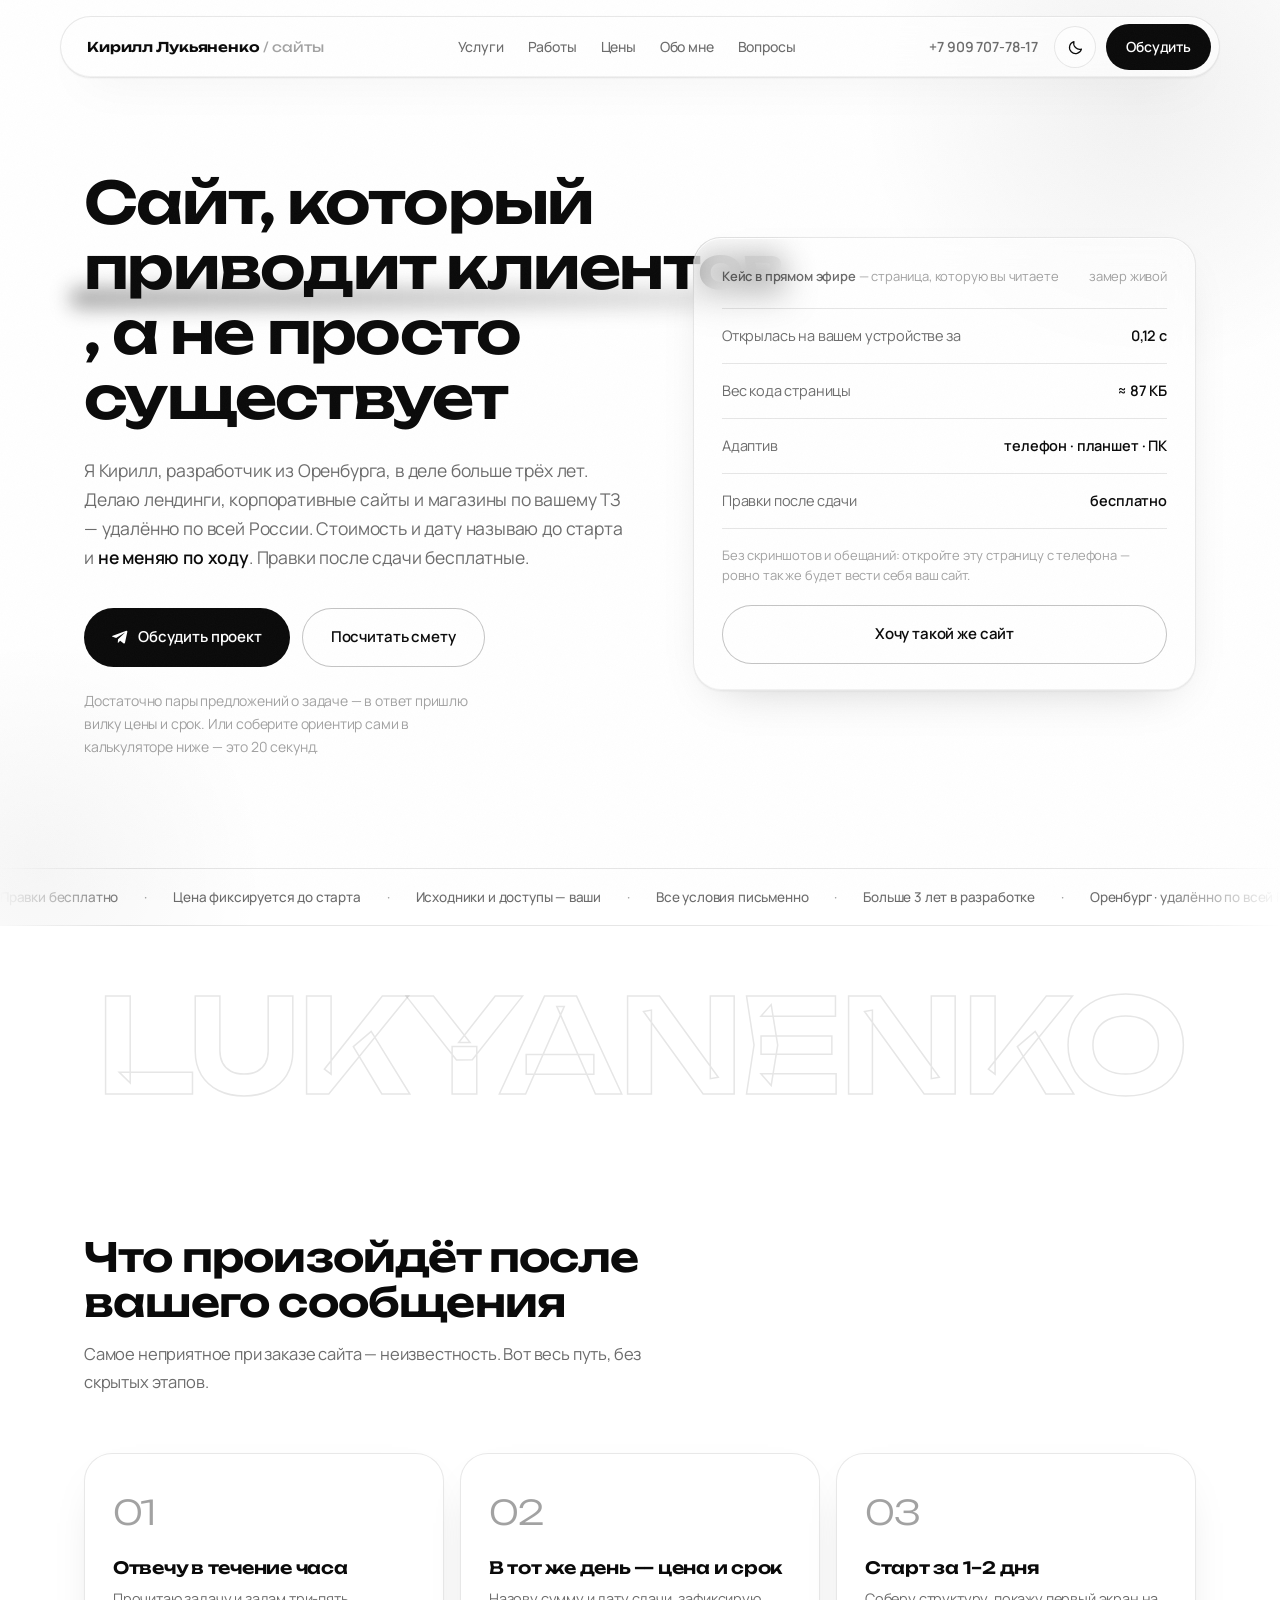
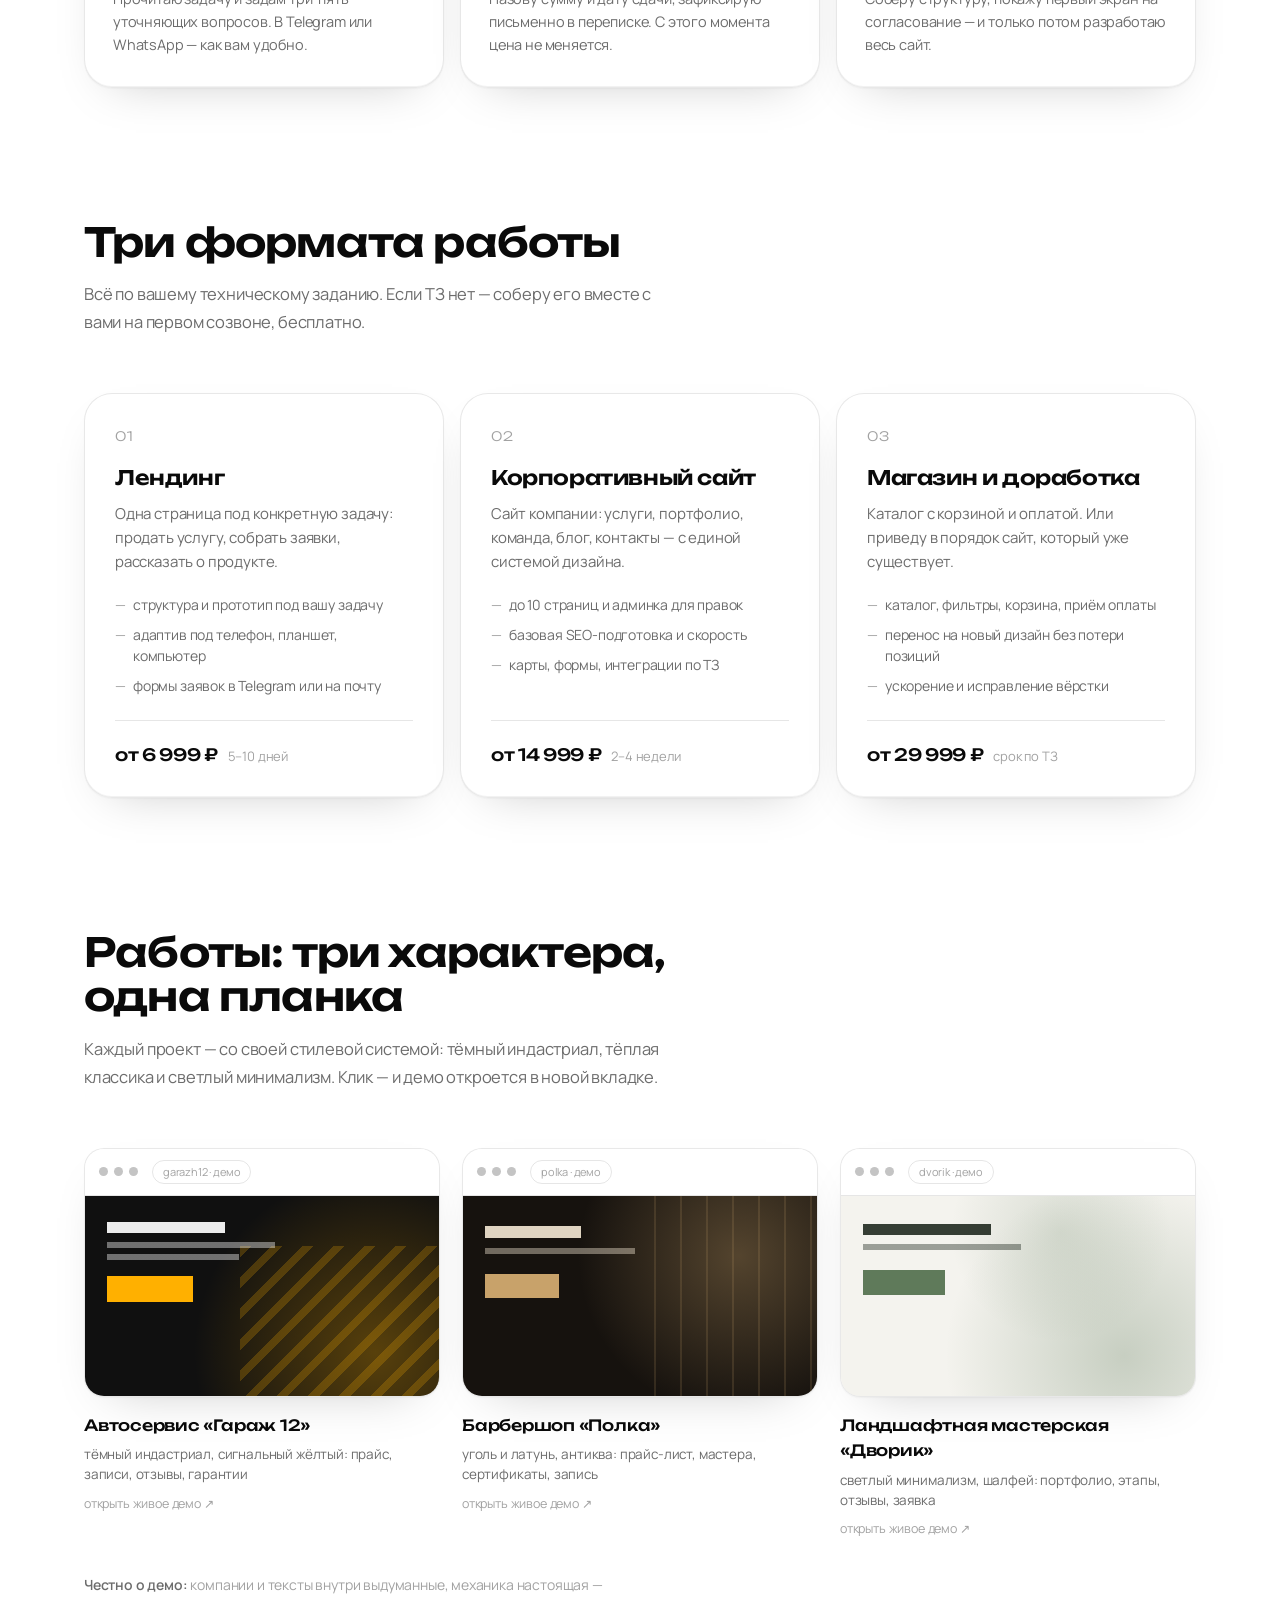
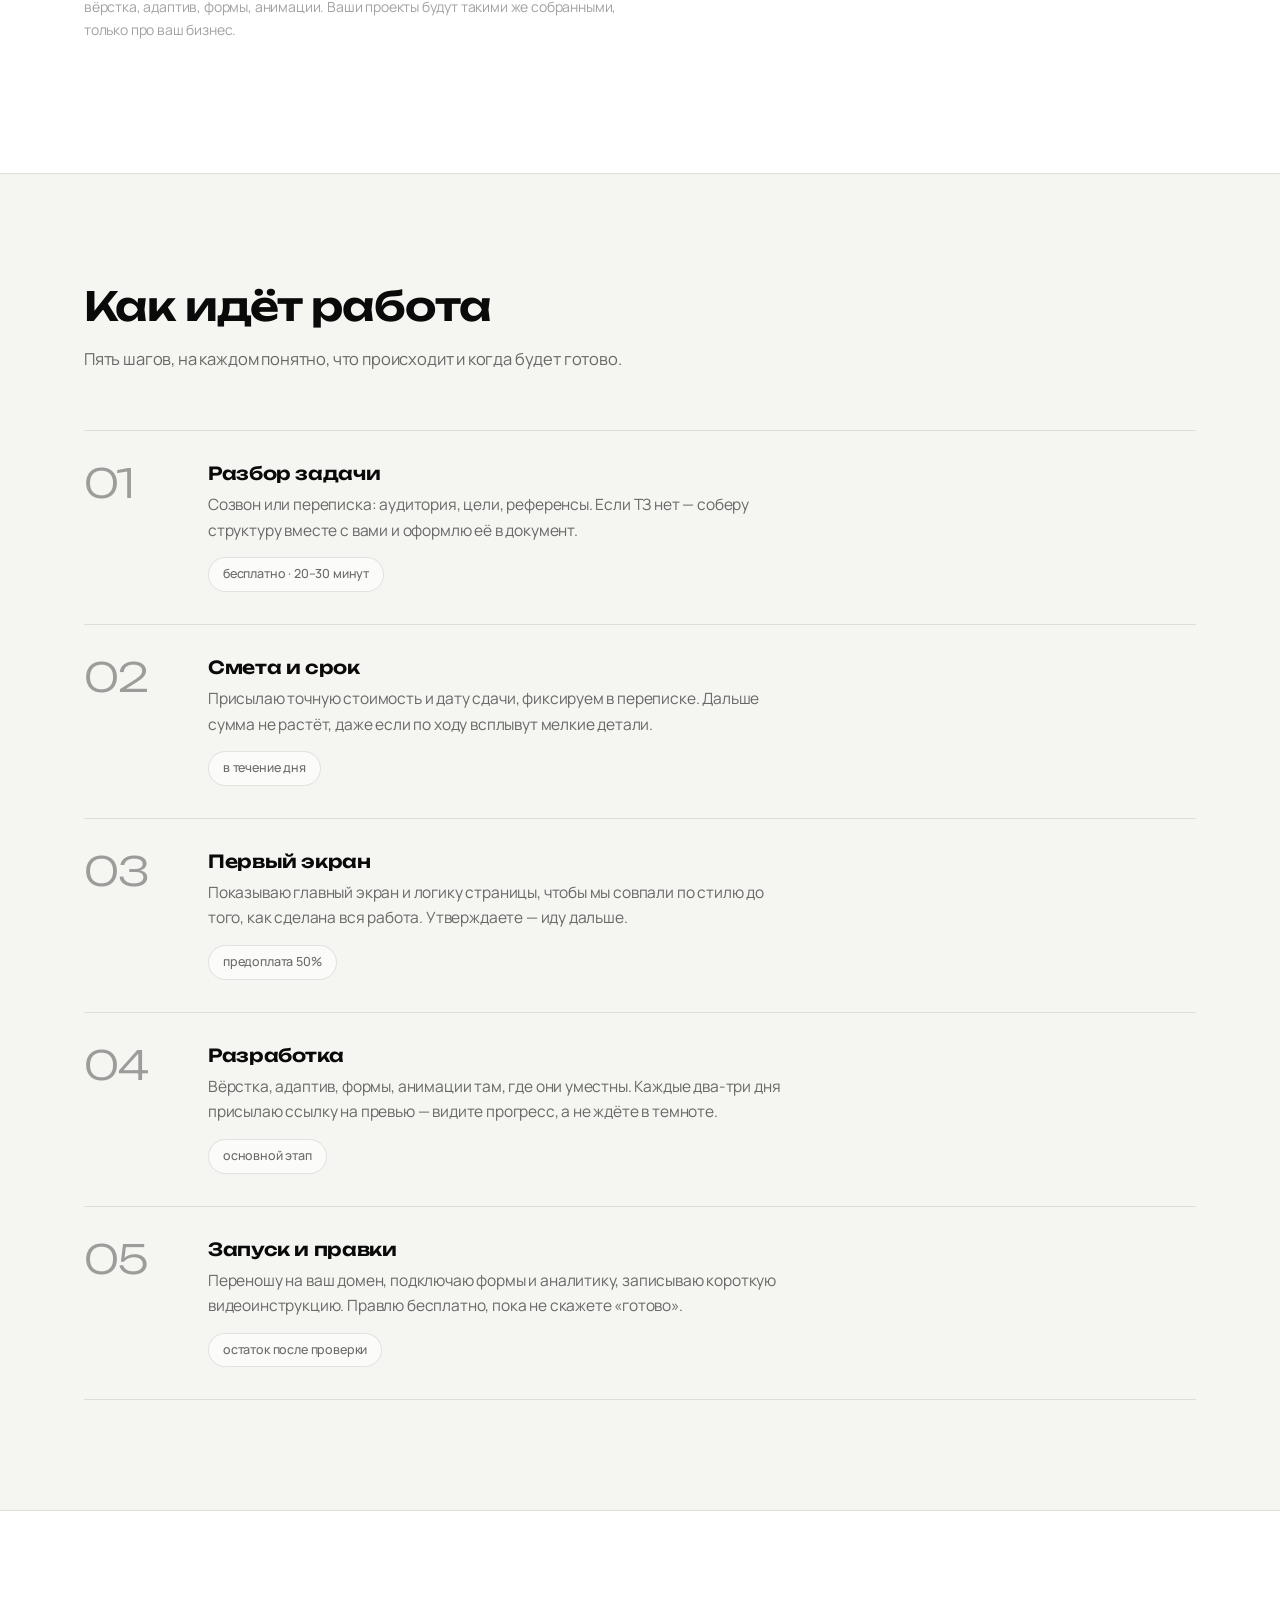
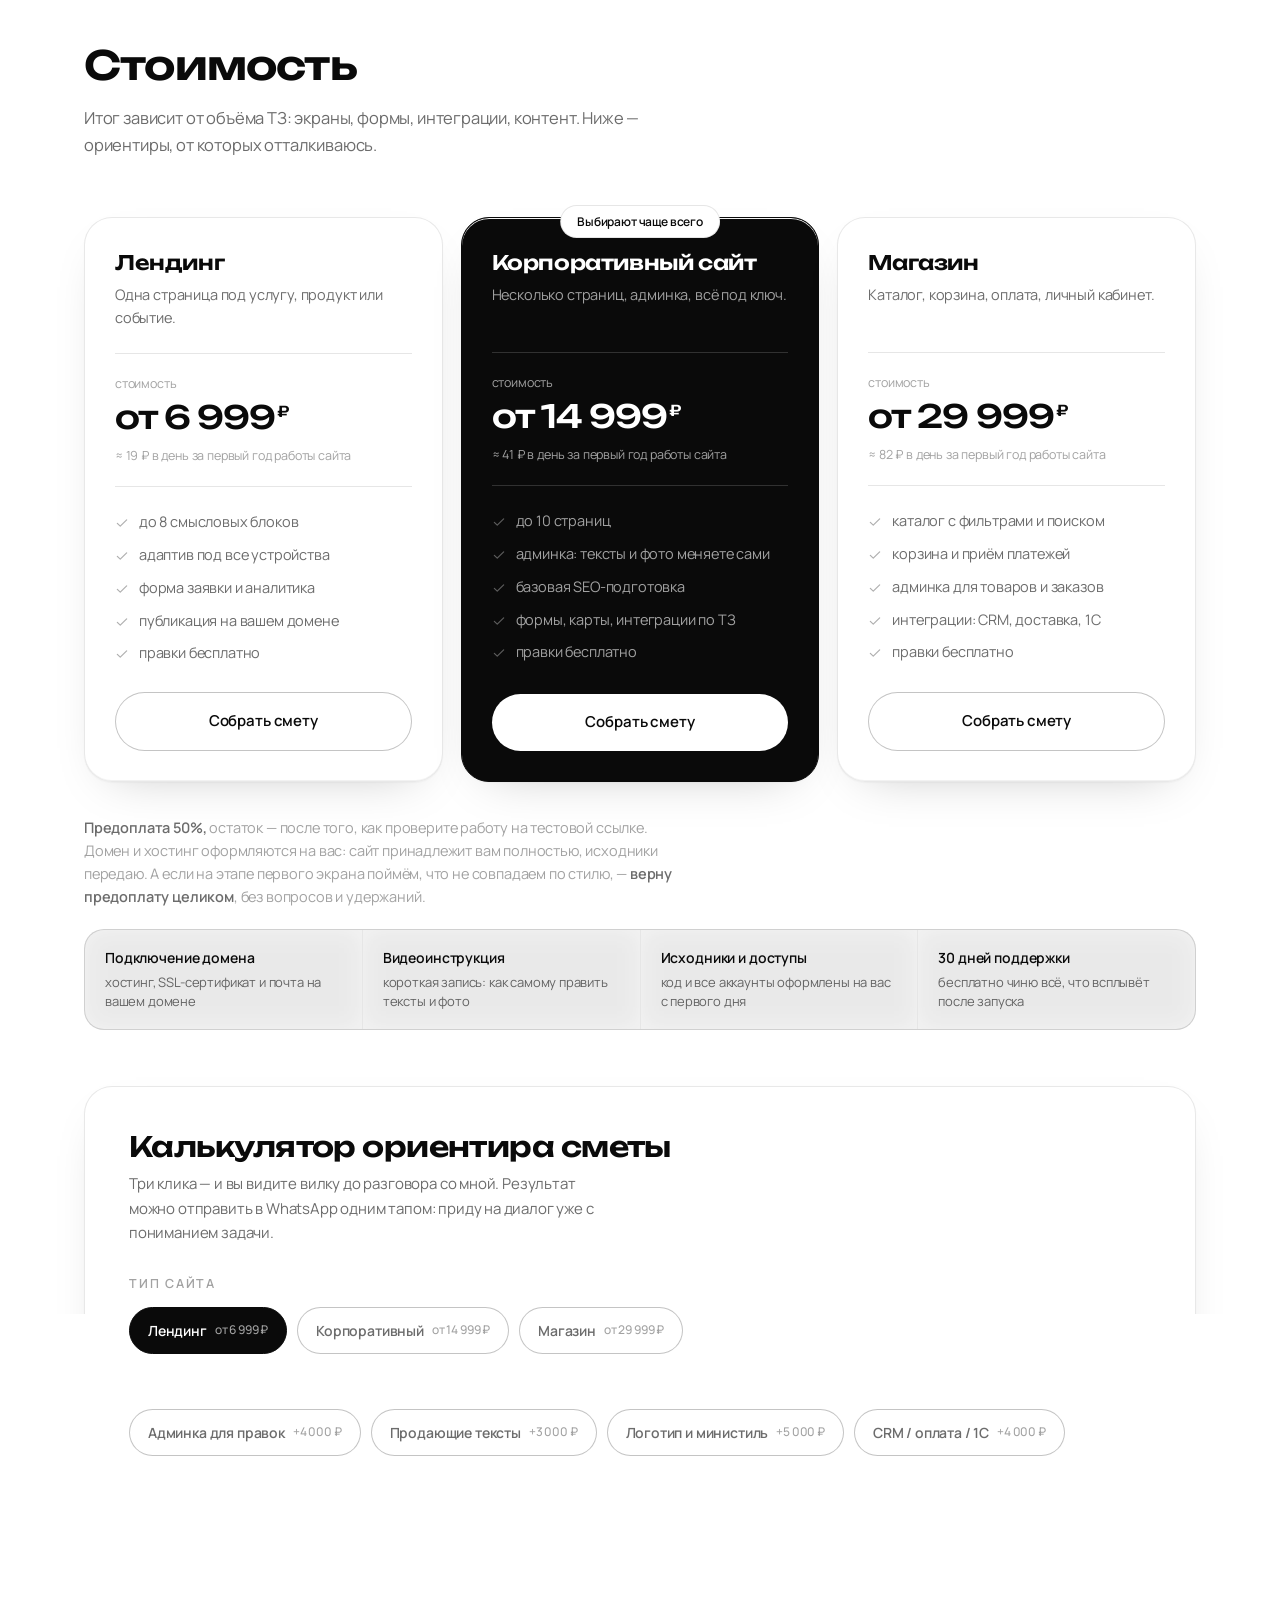
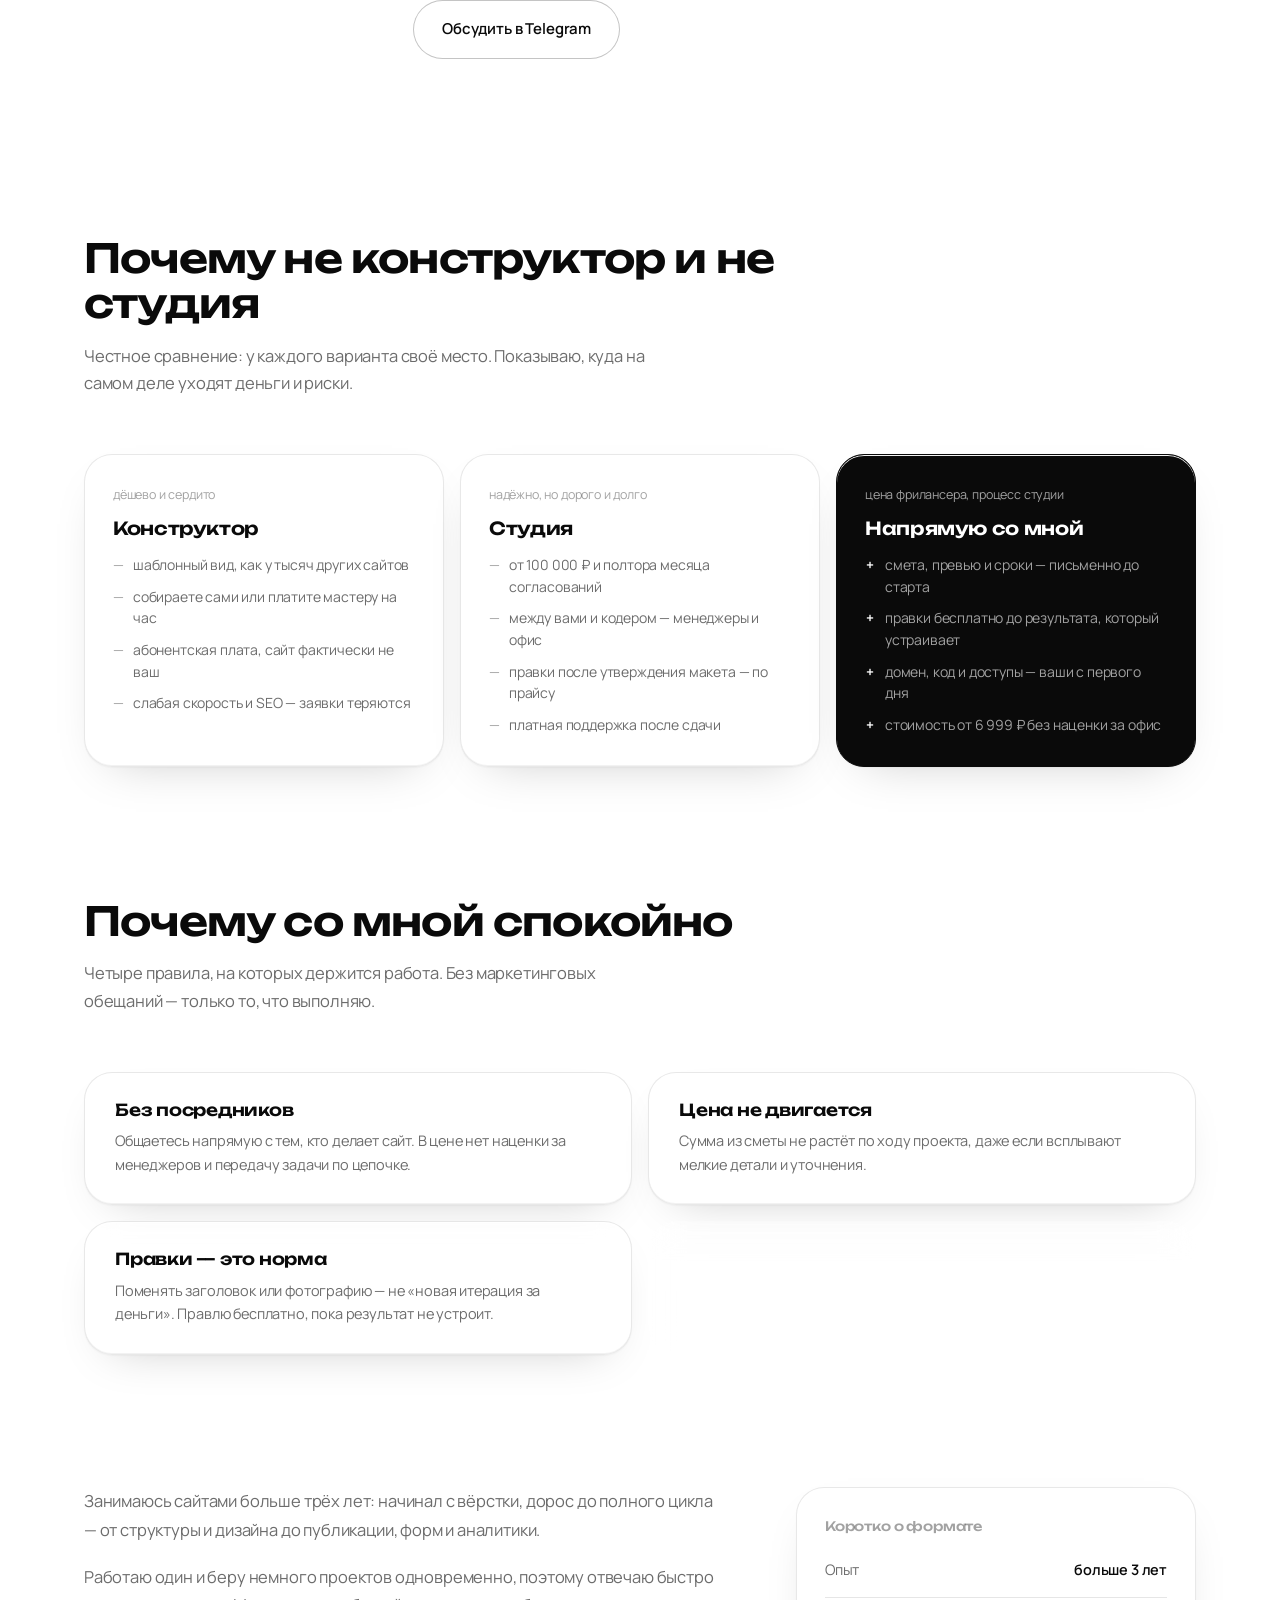
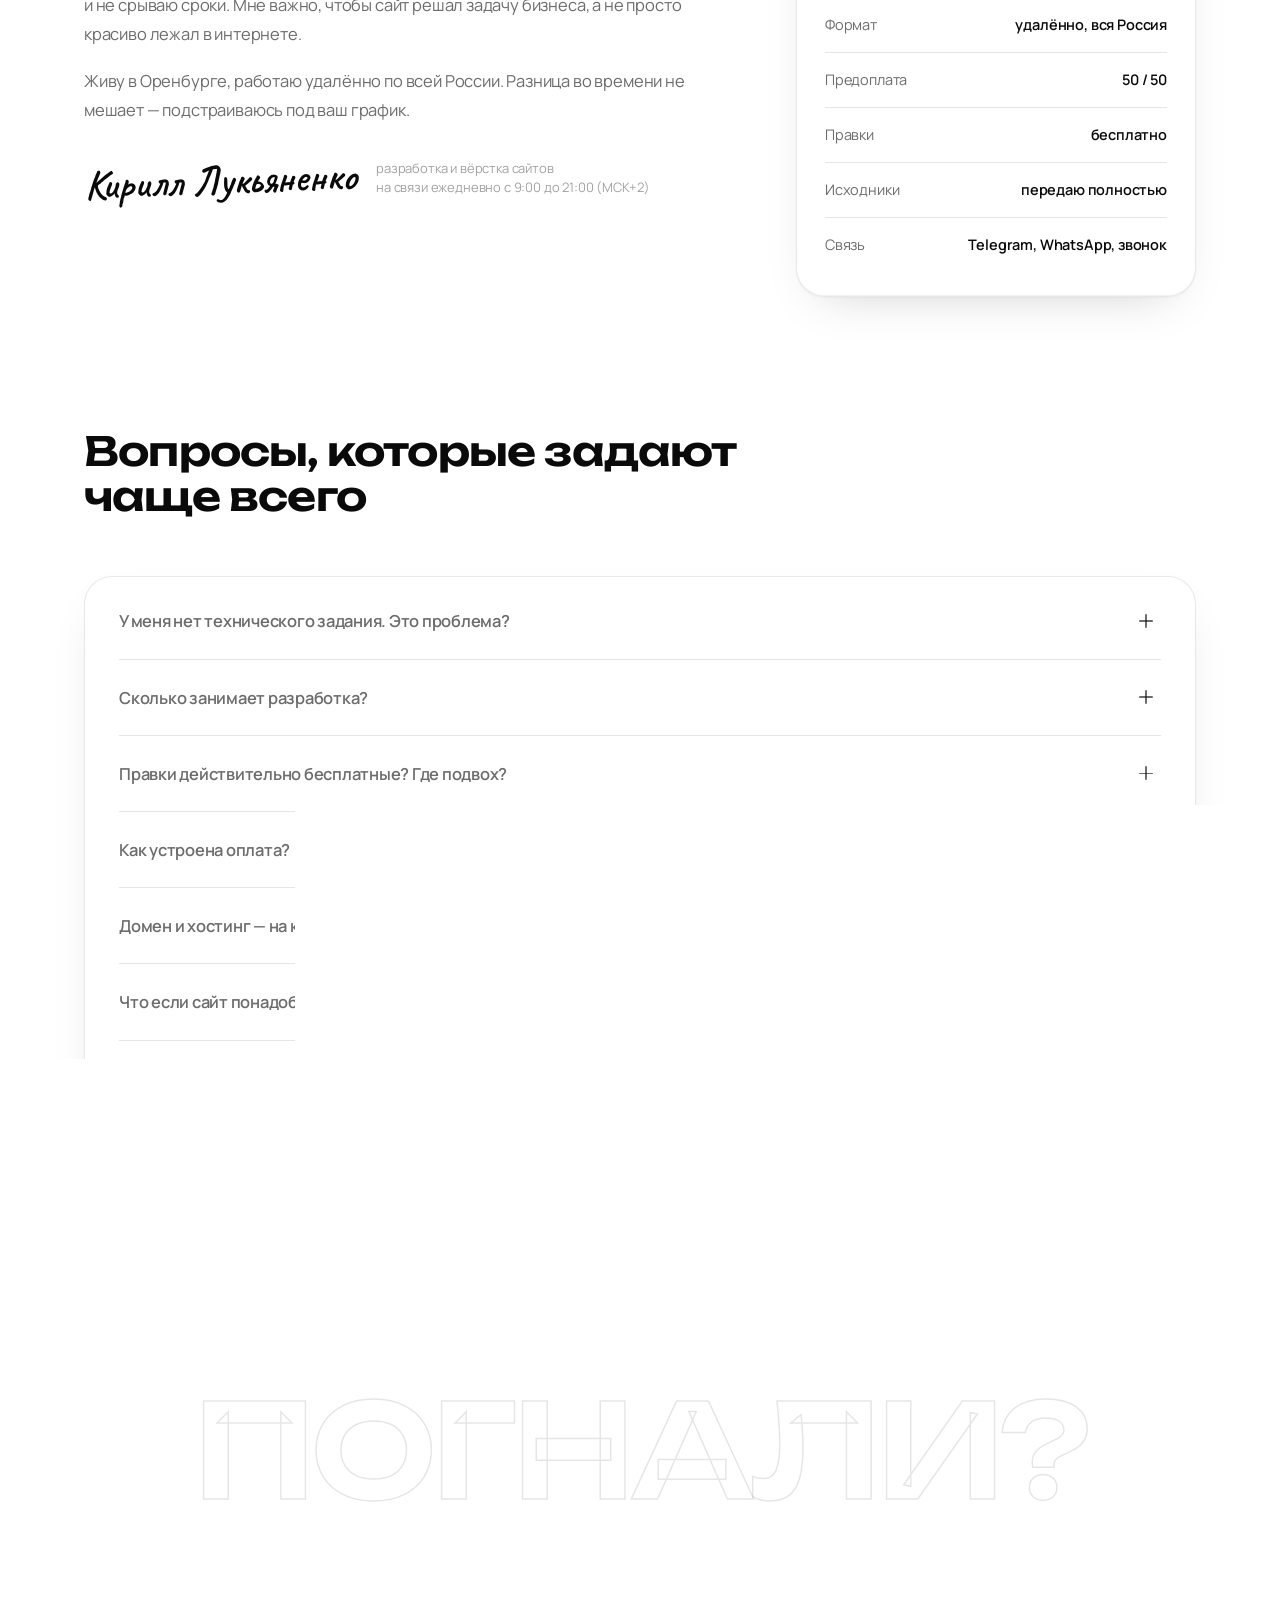
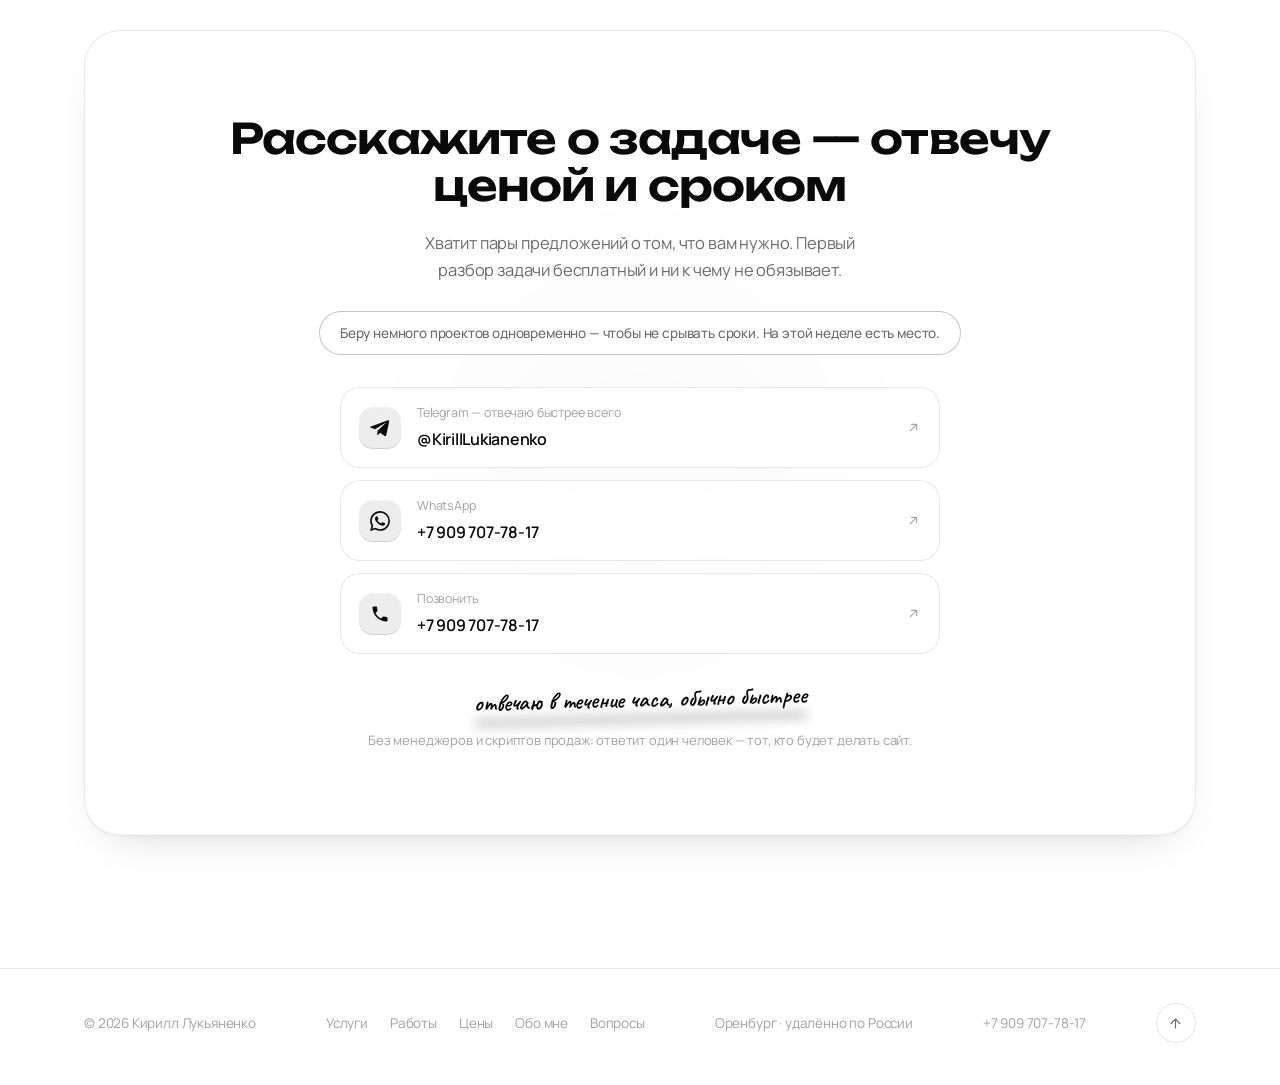
==== commit f6743744: "task snapshot ecc9e57d-4148-47bd-9ccd-d3d81eb3e6cd" ====
--- a/index.html
+++ b/index.html
@@ -1,4 +1,4 @@
-
+
 <!DOCTYPE html>
 <html lang="ru" data-theme="light">
 <head>
@@ -9,8 +9,10 @@
   · Телефон:   +79097077817  и  +7 909 707-78-17
   · Telegram:  t.me/KirillLukianenko
   · WhatsApp:  wa.me/79097077817
+  · Почта:     kir.lukianenko@gmail.com
   · Цены:      6 999 / 14 999 / 29 999  (и опции калькулятора: блок CALC в JS)
-  · Темы:      светлая по умолчанию, переключатель в шапке, выбор запоминается
+  · Темы:      по умолчанию тема устройства (если не определена — светлая),
+               переключатель в шапке, выбор запоминается
   · Работы:    папка works/ рядом (garazh12.html, polka.html, dvorik.html)
   ФИРМЕННЫЙ СТИЛЬ: монохром + liquid glass (backdrop-filter), расфокус при
   появлении блоков, блики на рамках. Тяжёлого нет: iframe и анимированных
@@ -62,6 +64,8 @@
                  inset 0 1px 0 rgba(255,255,255,.95), inset 0 -1px 0 rgba(10,10,10,.05);
   --header-bg:rgba(255,255,255,.66);
   --inv-bg:#0a0a0a; --inv-ink:#ffffff; --inv-mut:rgba(255,255,255,.62); --inv-line:rgba(255,255,255,.16);
+  /* акцент — янтарь: только он выделяет важное (цены, CTA, маркеры) */
+  --acc:#e8890c; --acc-strong:#b45f00; --acc-soft:rgba(232,137,12,.14); --acc-glow:rgba(232,137,12,.45); --acc-on:#ffffff;
   --glow:10,10,10; --glow-a:.10; --glow-b:.06; --sweep:.40; --grain:.030;
   --f-h:"Unbounded","Manrope",system-ui,sans-serif;
   --f-b:"Manrope",system-ui,-apple-system,"Segoe UI",sans-serif;
@@ -80,6 +84,7 @@
                  0 30px 80px -50px rgba(0,0,0,.95);
   --header-bg:rgba(10,10,10,.60);
   --inv-bg:#ffffff; --inv-ink:#000000; --inv-mut:rgba(0,0,0,.62); --inv-line:rgba(0,0,0,.14);
+  --acc:#ffb020; --acc-strong:#ffc95e; --acc-soft:rgba(255,176,32,.14); --acc-glow:rgba(255,176,32,.35); --acc-on:#141005;
   --glow:255,255,255; --glow-a:.26; --glow-b:.12; --sweep:.14; --grain:.050;
 }
 
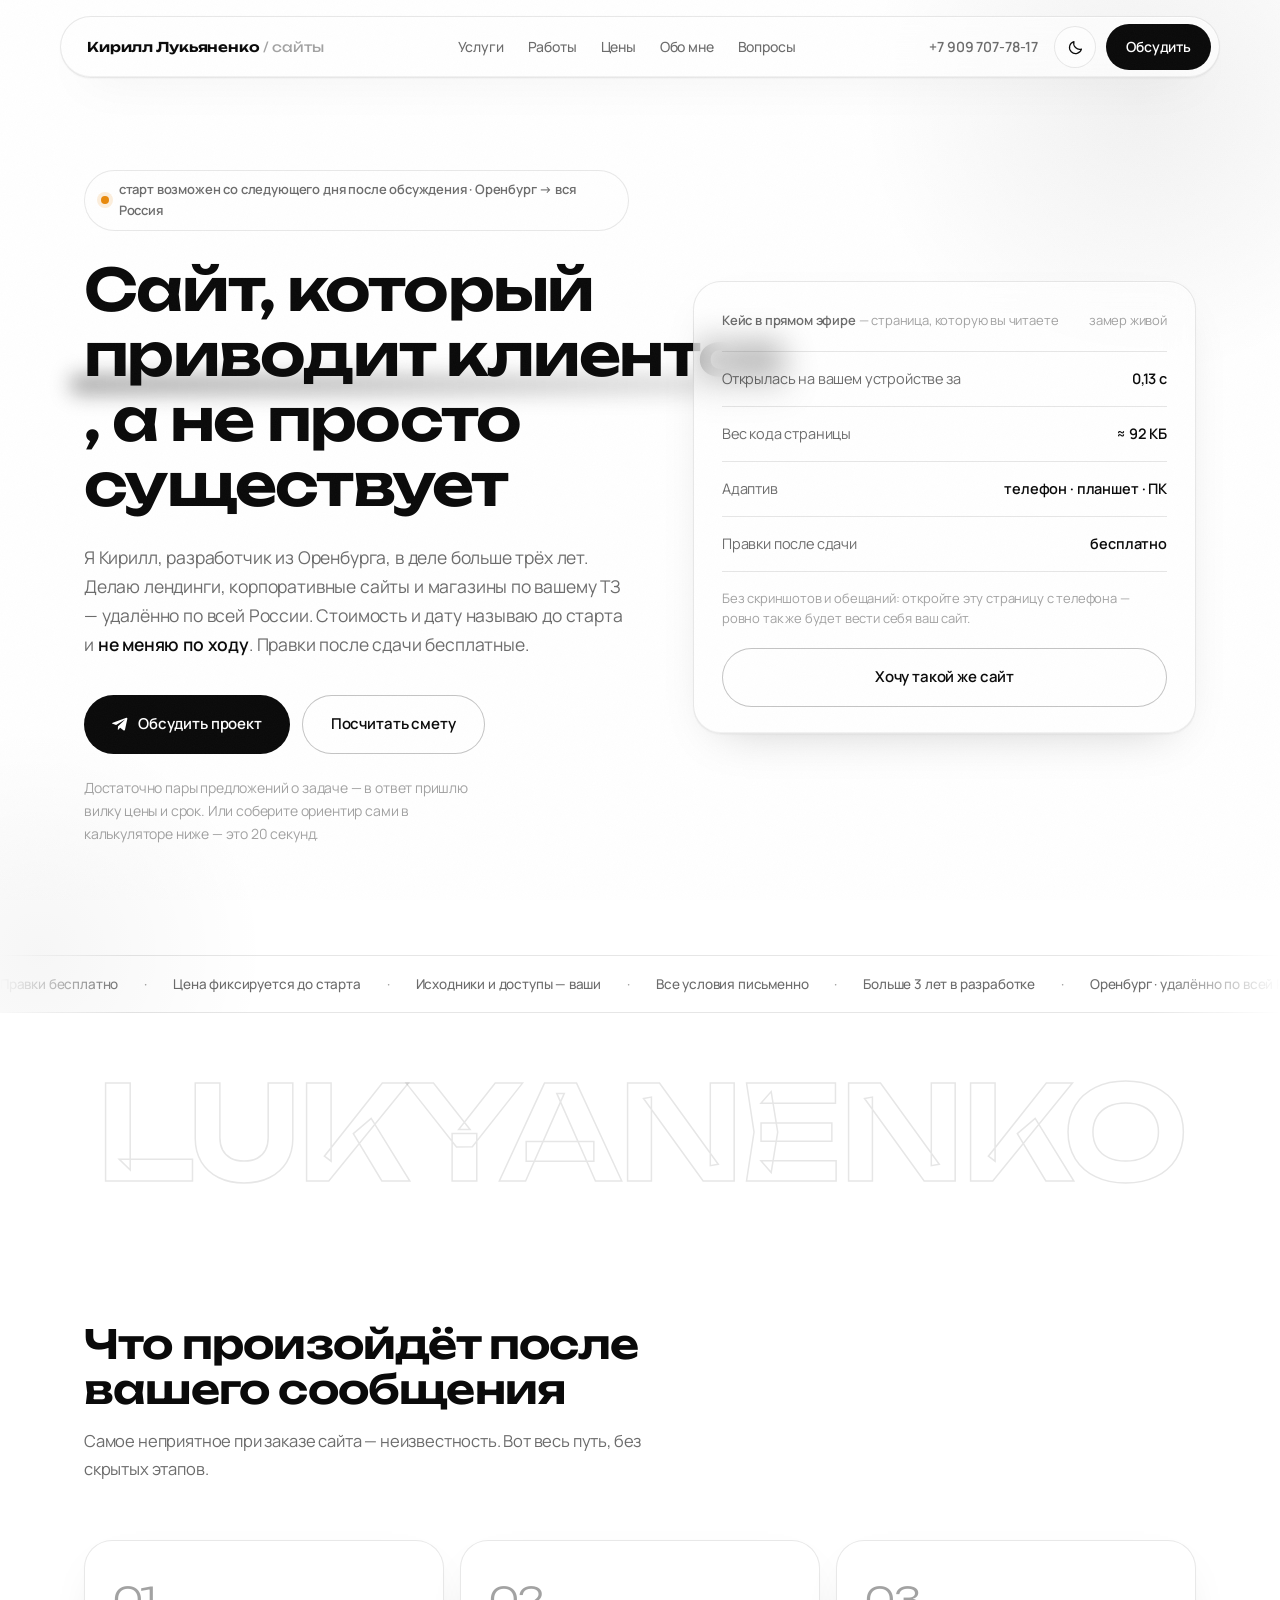
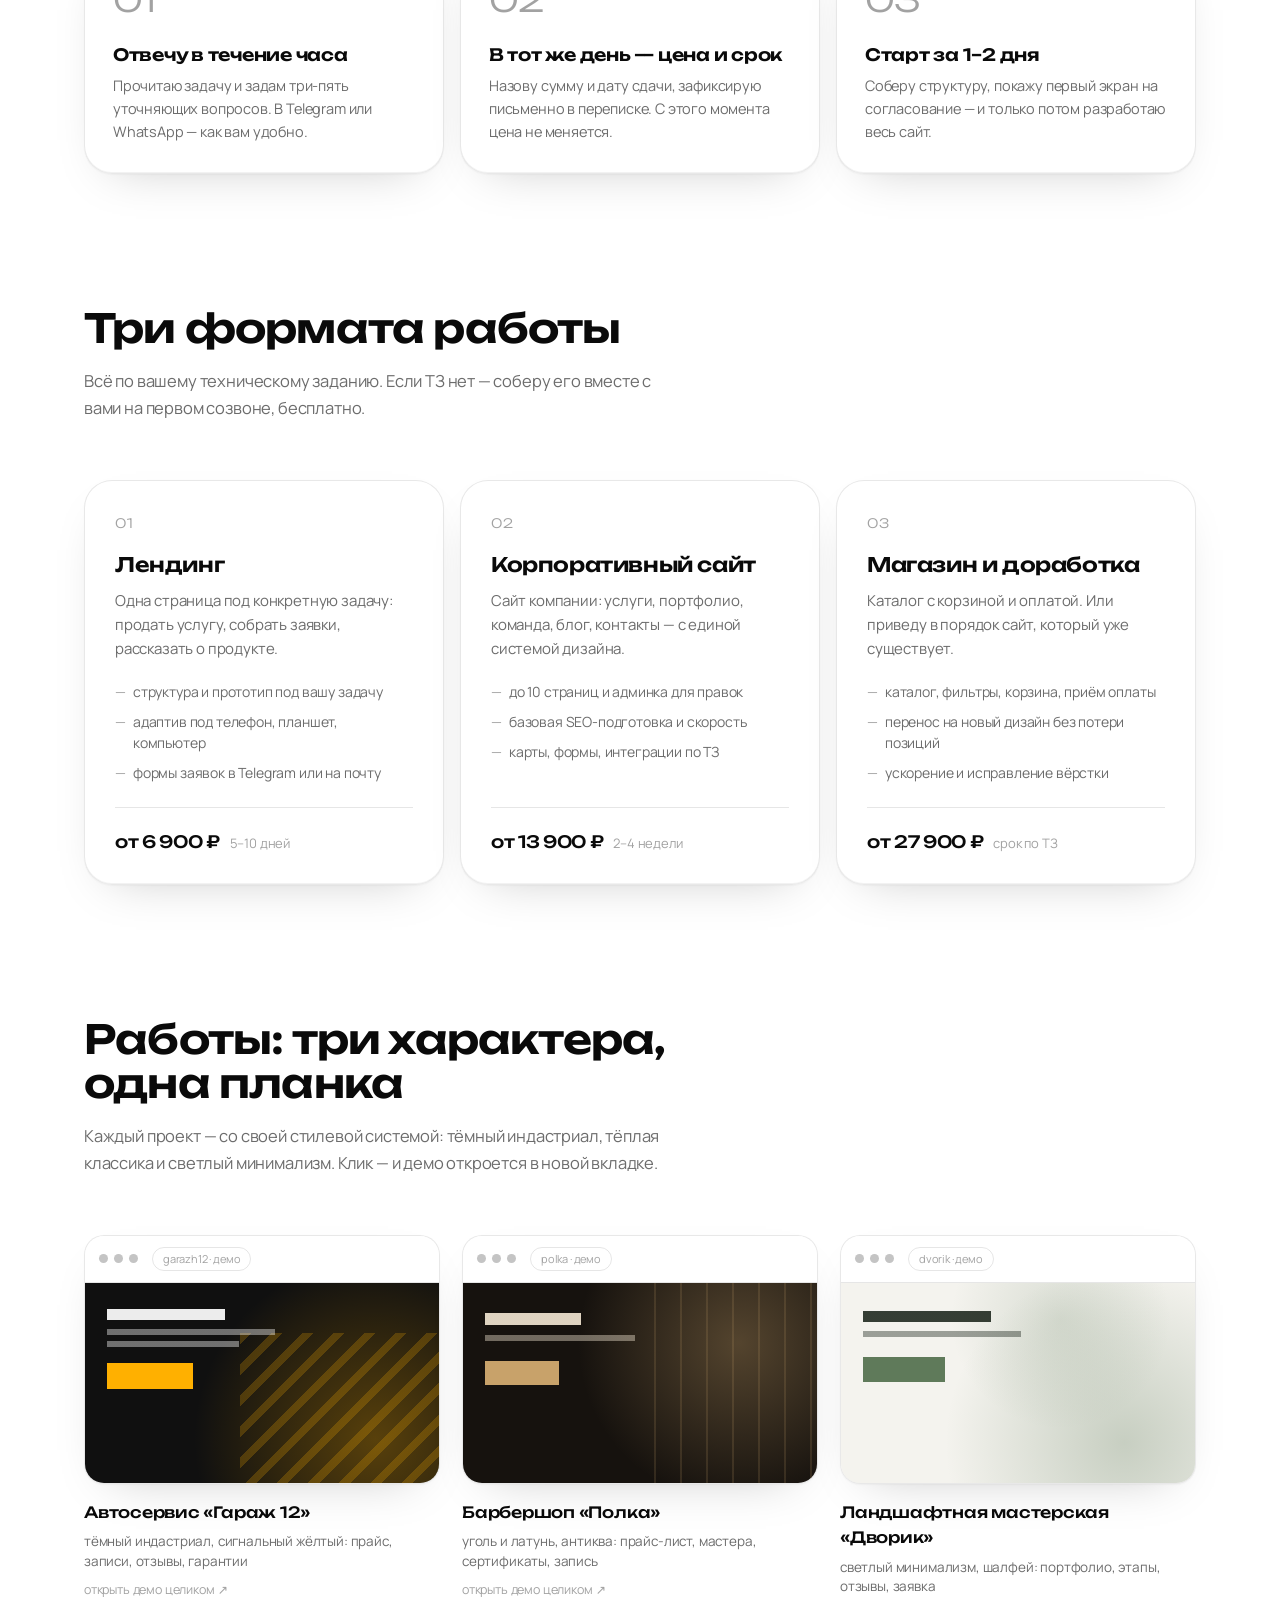
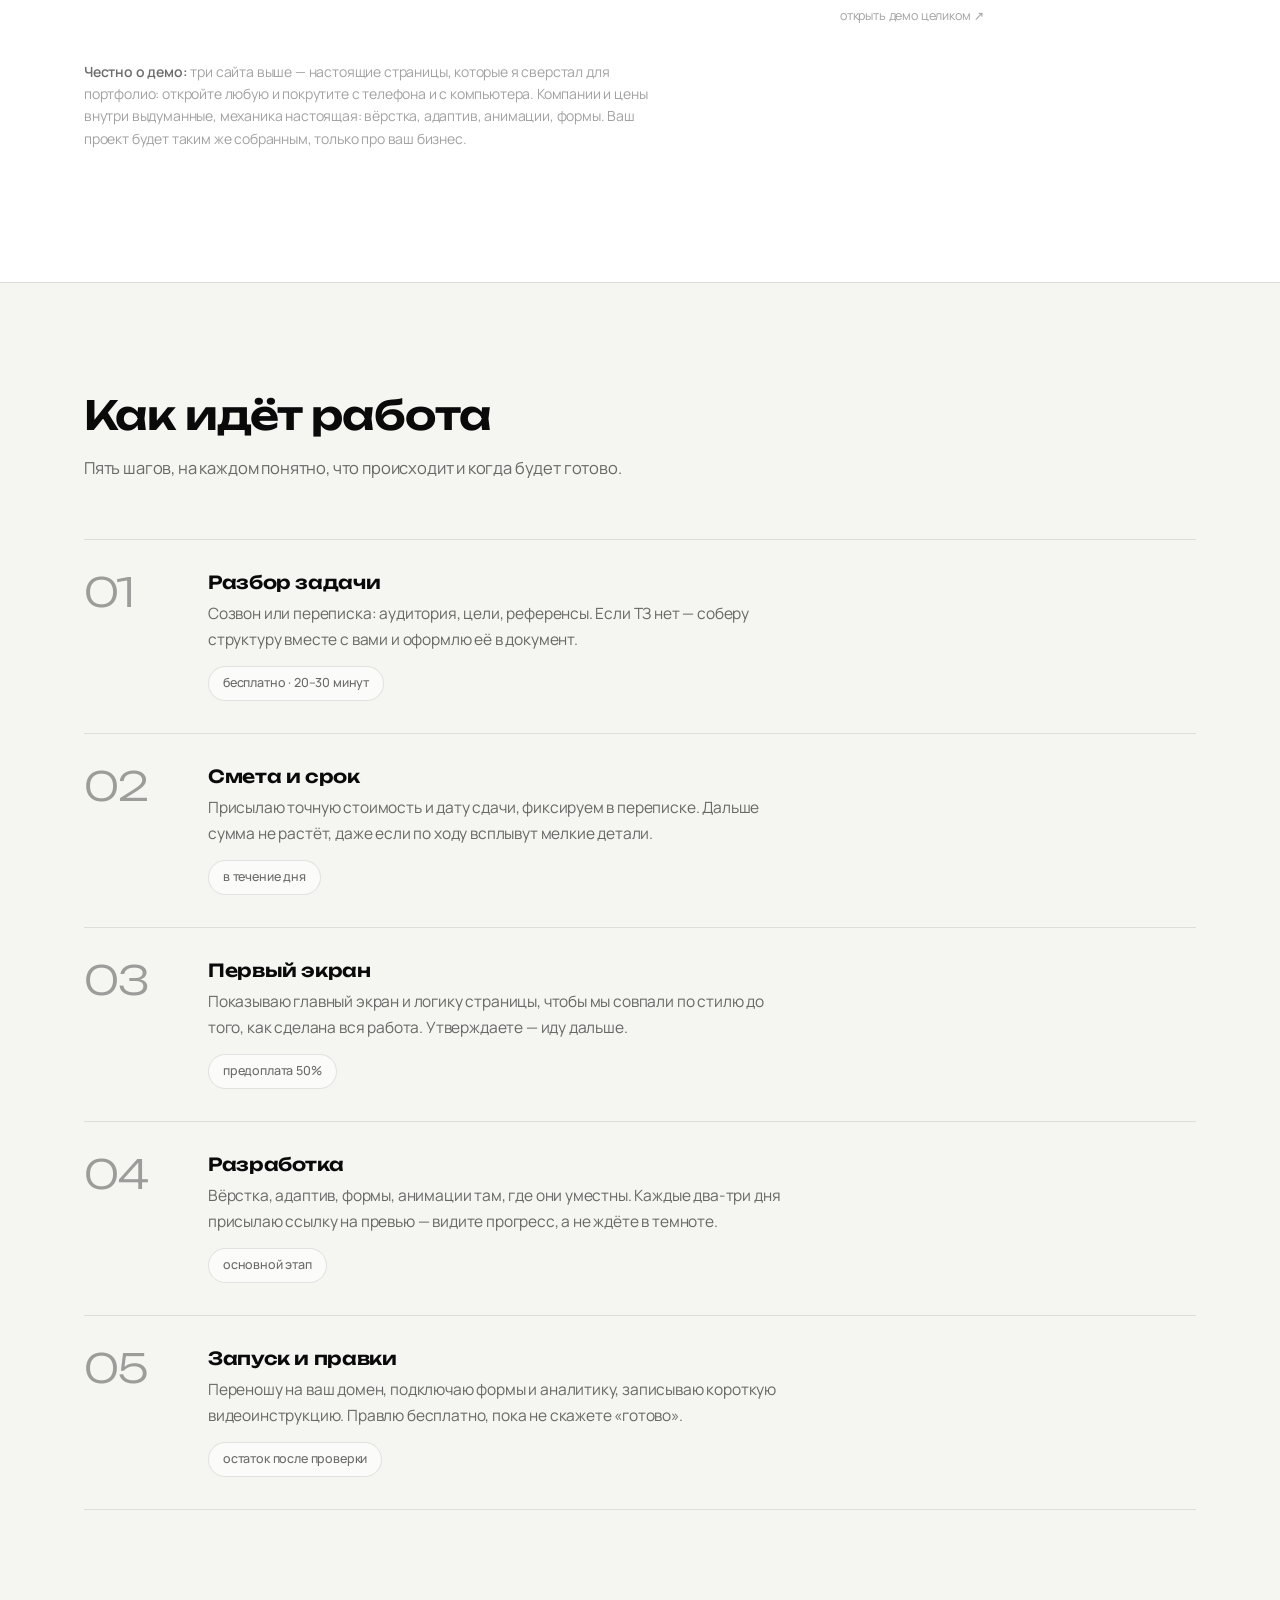
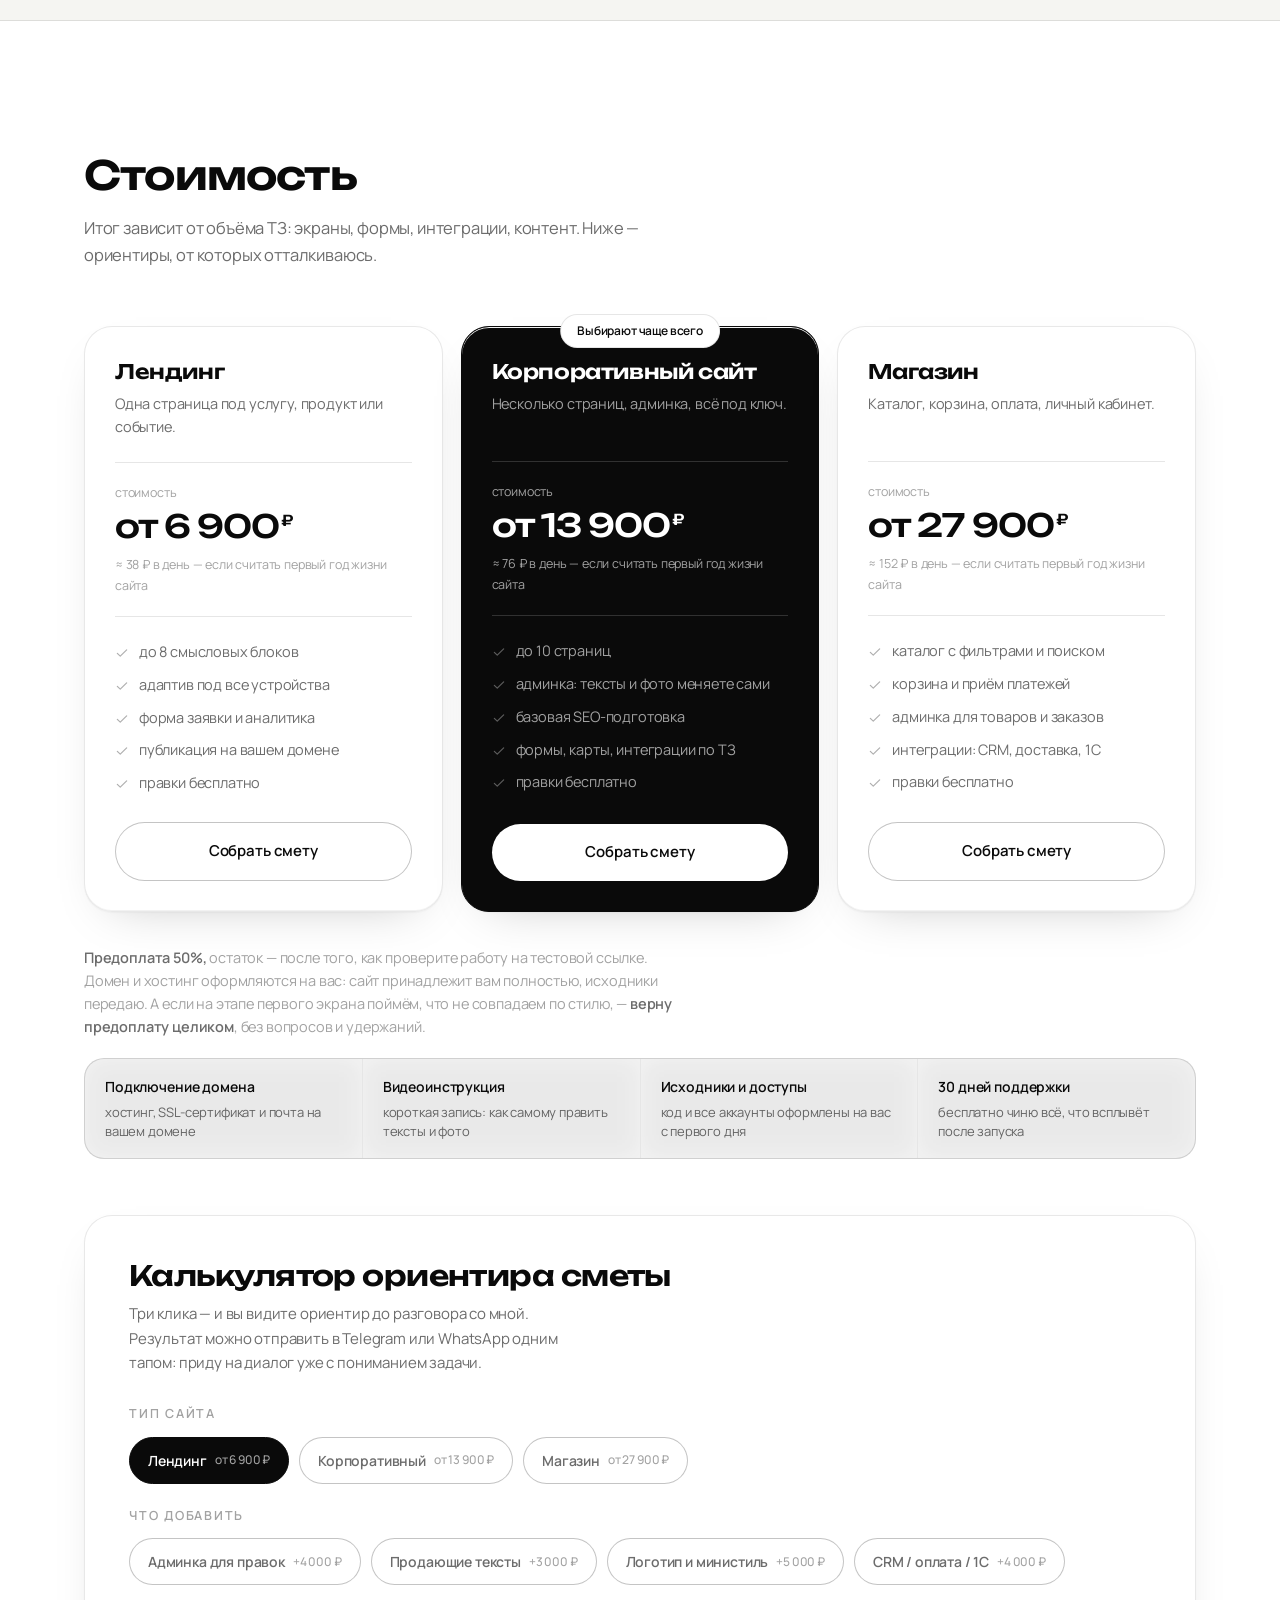
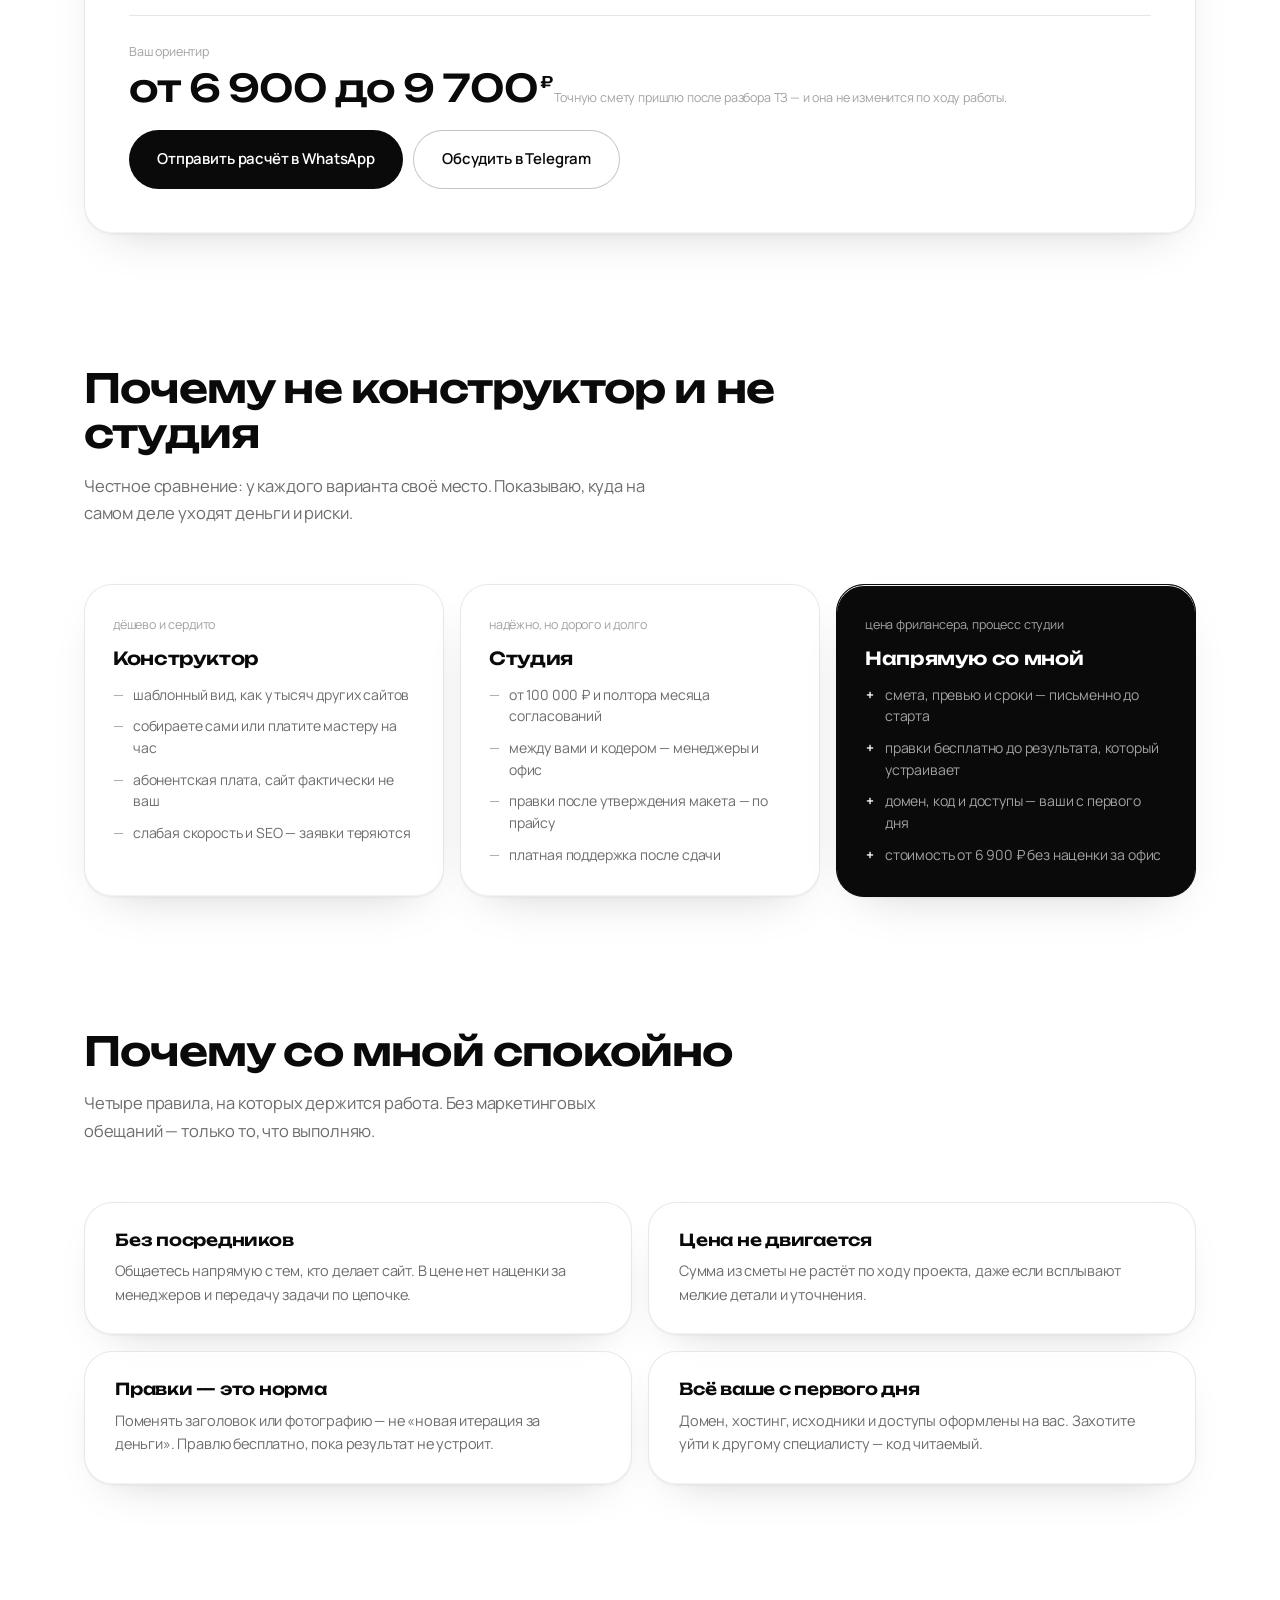
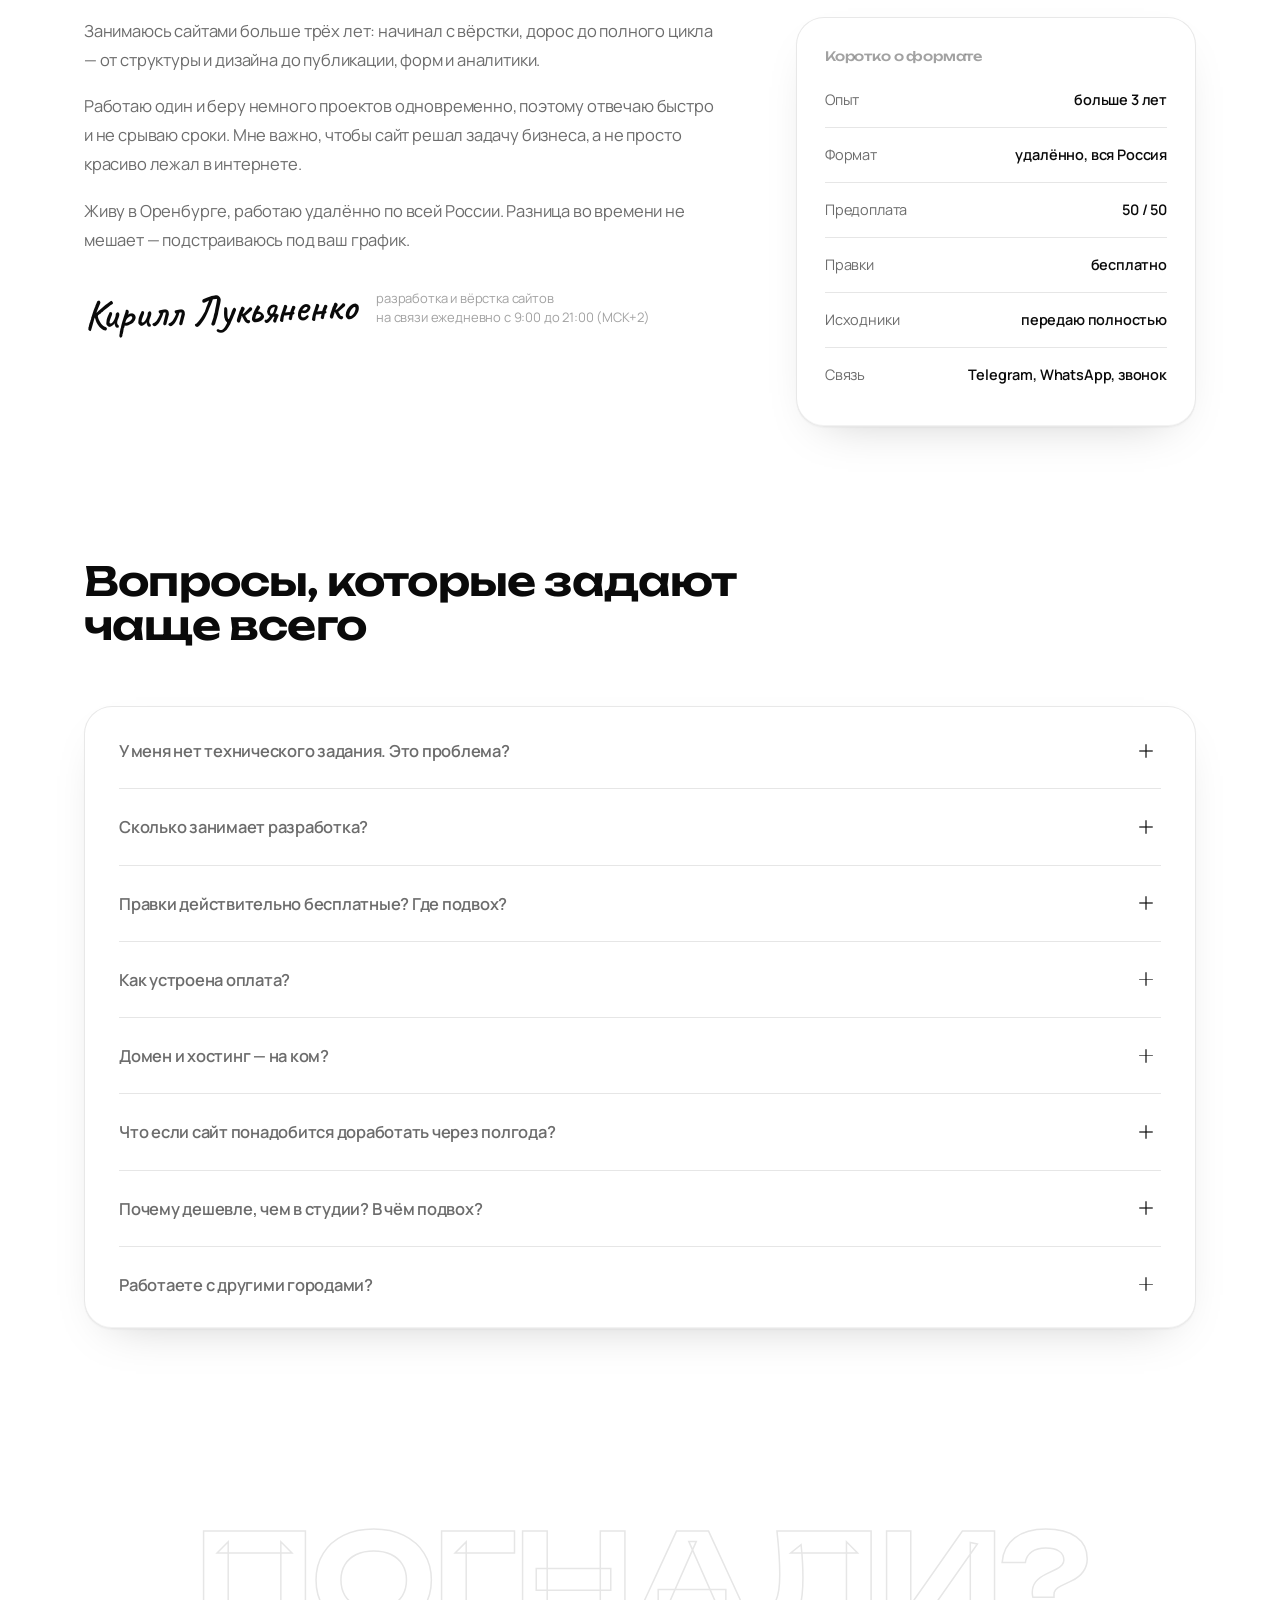
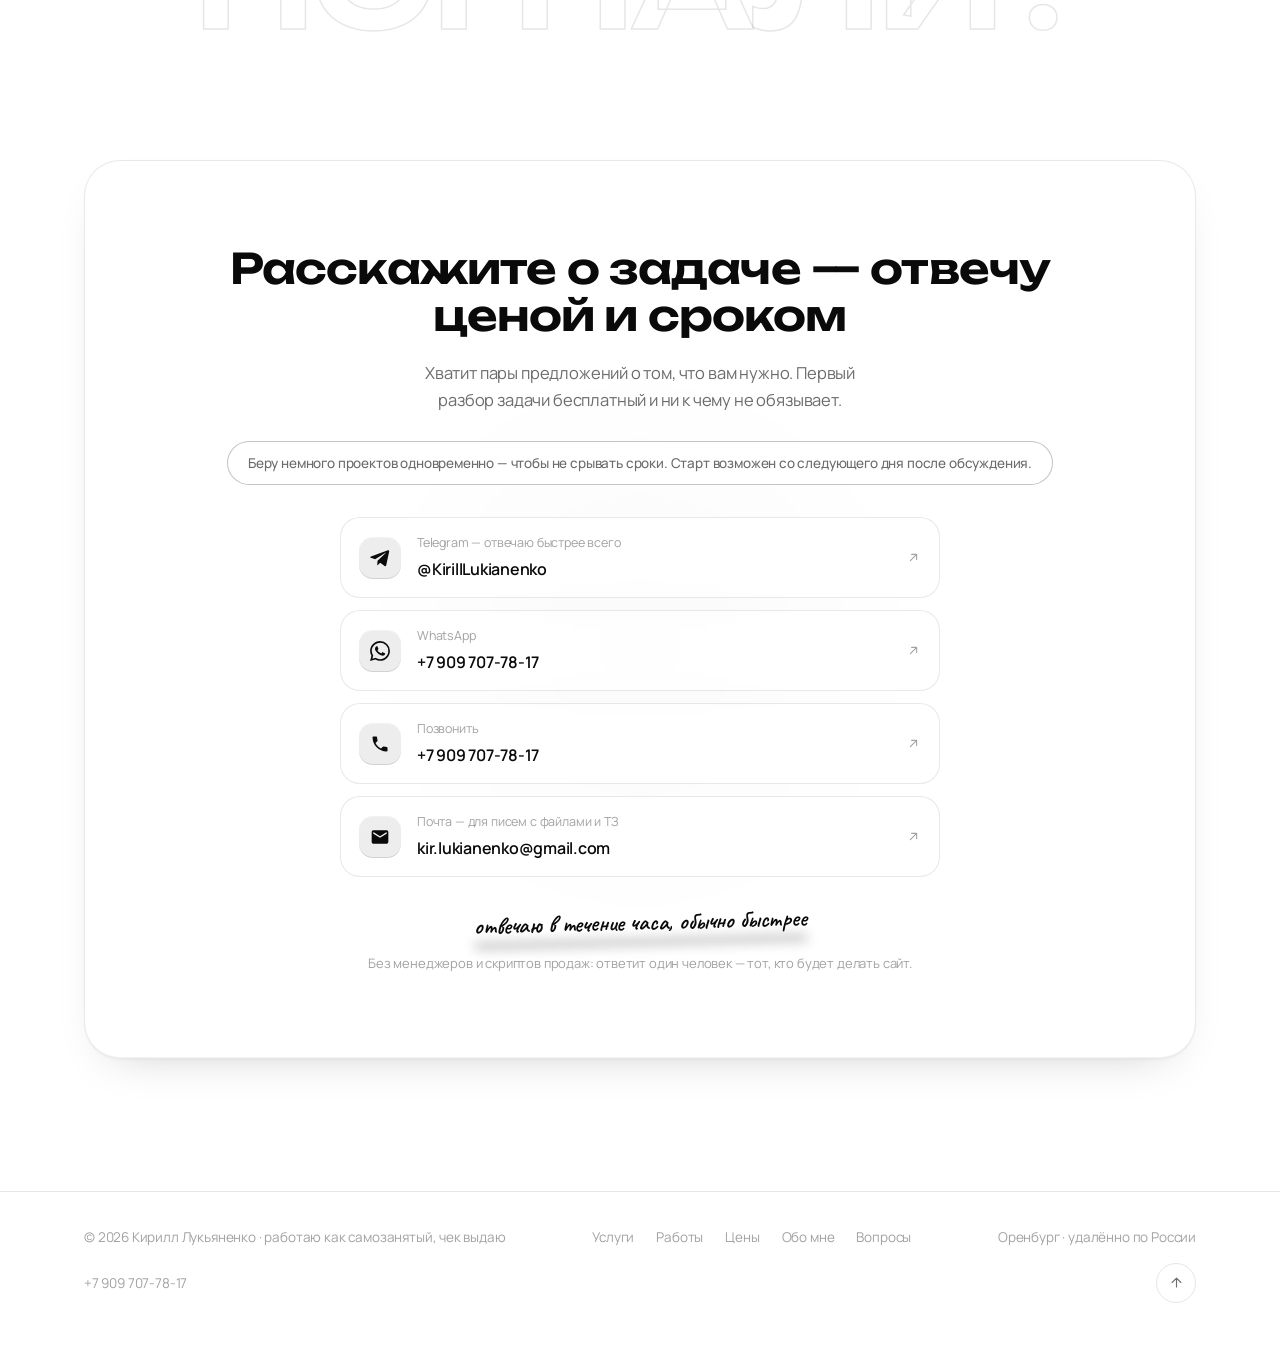
==== commit d79b5a05: "task snapshot 0f3f979b-32a8-49d9-9d72-2522999ba7c5" ====
--- a/index.html
+++ b/index.html
@@ -10,7 +10,7 @@
   · Telegram:  t.me/KirillLukianenko
   · WhatsApp:  wa.me/79097077817
   · Почта:     kir.lukianenko@gmail.com
-  · Цены:      6 999 / 14 999 / 29 999  (и опции калькулятора: блок CALC в JS)
+  · Цены:      6 900 / 13 900 / 27 900  (и опции калькулятора: блок CALC в JS)
   · Темы:      по умолчанию тема устройства (если не определена — светлая),
                переключатель в шапке, выбор запоминается
   · Работы:    папка works/ рядом (garazh12.html, polka.html, dvorik.html)
@@ -18,18 +18,21 @@
   появлении блоков, блики на рамках. Тяжёлого нет: iframe и анимированных
   орбов не используем, свечения нарисованы градиентами.
 -->
-<title>Сайты под ключ от 6 999 ₽ — Кирилл Лукьяненко | Оренбург, вся Россия</title>
-<meta name="description" content="Разработка сайтов по техническому заданию: лендинги, корпоративные сайты, интернет-магазины. Оренбург и удалённо по всей России. Цена и срок фиксируются до старта, правки бесплатные. От 6 999 ₽.">
+<title>Сайты под ключ от 6 900 ₽ — Кирилл Лукьяненко | Оренбург, вся Россия</title>
+<meta name="description" content="Разработка сайтов по техническому заданию: лендинги, корпоративные сайты, интернет-магазины. Оренбург и удалённо по всей России. Цена и срок фиксируются до старта, правки бесплатные. От 6 900 ₽.">
 <meta name="robots" content="index, follow">
 <link rel="canonical" href="https://k1rluk.github.io/Portfolio/">
+<link rel="alternate" hreflang="ru" href="https://k1rluk.github.io/Portfolio/">
 
 <meta property="og:type" content="website">
 <meta property="og:locale" content="ru_RU">
 <meta property="og:url" content="https://k1rluk.github.io/Portfolio/">
 <meta property="og:site_name" content="Кирилл Лукьяненко — разработка сайтов">
-<meta property="og:title" content="Сайты под ключ от 6 999 ₽ — цена и срок фиксируются до старта">
+<meta property="og:title" content="Сайты под ключ от 6 900 ₽ — цена и срок фиксируются до старта">
 <meta property="og:description" content="Лендинги, корпоративные сайты и магазины. Правки бесплатно, исходники и домен — ваши. Первый разбор задачи ни к чему не обязывает.">
-<meta name="twitter:card" content="summary">
+<meta property="og:image" content="https://k1rluk.github.io/Portfolio/og-image.png">
+<meta name="twitter:card" content="summary_large_image">
+<meta name="twitter:image" content="https://k1rluk.github.io/Portfolio/og-image.png">
 <meta name="theme-color" id="metaTheme" content="#ffffff">
 
 <link rel="icon" href="data:image/svg+xml,%3Csvg xmlns='http://www.w3.org/2000/svg' viewBox='0 0 64 64'%3E%3Crect width='64' height='64' rx='18' fill='%230a0a0a'/%3E%3Ctext x='32' y='44' font-family='Georgia,serif' font-size='34' fill='%23fff' text-anchor='middle'%3EК%3C/text%3E%3C/svg%3E">
@@ -301,9 +304,17 @@
 .srv-time{font-size:13px;color:var(--mut2)}
 
 /* ==========================================================
-   РАБОТЫ: окна браузера с мини-макетом (без iframe)
+   РАБОТЫ: окна браузера с мини-макетом + живые демо (works/)
    ========================================================== */
 .works{display:grid;grid-template-columns:repeat(3,1fr);gap:22px}
+.badge{display:inline-block;font-size:11.5px;font-weight:700;letter-spacing:.06em;text-transform:uppercase;
+  color:var(--acc-strong);background:var(--acc-soft);border:1px solid var(--acc-soft);border-radius:100px;padding:4px 12px}
+.kicker{display:block;font-size:12px;font-weight:700;letter-spacing:.22em;text-transform:uppercase;color:var(--acc-strong);margin-bottom:16px}
+.hero-badge{display:inline-flex;align-items:center;gap:10px;margin-bottom:26px;padding:8px 16px;border-radius:100px;
+  border:1px solid var(--glass-brd);background:var(--glass);backdrop-filter:blur(12px);-webkit-backdrop-filter:blur(12px);
+  font-size:13px;font-weight:600;color:var(--mut)}
+.hero-badge .dot{width:8px;height:8px;border-radius:50%;background:var(--acc);box-shadow:0 0 0 4px var(--acc-soft);animation:pulse 2.6s ease infinite}
+@keyframes pulse{0%,100%{box-shadow:0 0 0 3px var(--acc-soft)}50%{box-shadow:0 0 0 8px transparent}}
 .works > *{min-width:0}
 .work{display:flex;flex-direction:column;gap:16px;transition:transform .4s cubic-bezier(.2,.7,.2,1)}
 .work:hover{transform:translateY(-7px)}
@@ -352,6 +363,11 @@
 .work-meta b{font-family:var(--f-h);font-weight:500;font-size:15.5px;letter-spacing:-.015em;display:block}
 .work-meta span{display:block;color:var(--mut);font-size:13.5px;line-height:1.45;margin-top:7px}
 .work-meta em{display:block;font-style:normal;color:var(--mut2);font-size:12.5px;margin-top:9px;transition:color .25s}
+.work-tag{position:absolute;top:12px;right:12px;z-index:3;display:inline-flex;align-items:center;gap:6px;
+  font-size:10.5px;font-weight:700;letter-spacing:.08em;text-transform:uppercase;color:#fff;
+  background:rgba(10,10,11,.55);border:1px solid rgba(255,255,255,.22);backdrop-filter:blur(8px);-webkit-backdrop-filter:blur(8px);
+  border-radius:100px;padding:5px 11px;transition:background .25s,border-color .25s}
+.work:hover .work-tag{background:var(--acc-strong);border-color:var(--acc-strong);color:var(--on)}
 .work:hover .work-meta em{color:var(--ink)}
 .works-note{margin-top:34px;color:var(--mut2);font-size:14px;max-width:64ch;line-height:1.6}
 .works-note b{color:var(--mut);font-weight:600}
@@ -627,6 +643,9 @@
   .burger{display:block}
   .hero{padding-top:140px}
   .hero-grid{grid-template-columns:1fr;gap:44px}
+  /* на планшетах h1 крупнее, чем ширина колонки — снимаем принудительную перенонепрерывность */
+  h1 em{white-space:normal}
+  h1 em::after{left:-1%;right:-1%}
   .path,.srv{grid-template-columns:1fr;gap:14px}
   .compare{grid-template-columns:1fr;gap:14px}
   .cmp-me{order:-1}
@@ -686,14 +705,15 @@
       "name": "Кирилл Лукьяненко — разработка сайтов",
       "description": "Фриланс-разработчик из Оренбурга: лендинги, корпоративные сайты, интернет-магазины по техническому заданию. Цена и срок фиксируются до старта, правки бесплатные.",
       "telephone": "+7 909 707-78-17",
-      "priceRange": "от 6999 RUR",
+      "email": "kir.lukianenko@gmail.com",
+      "priceRange": "от 6900 RUR",
       "areaServed": "RU",
       "address": { "@type": "PostalAddress", "addressLocality": "Оренбург", "addressCountry": "RU" },
       "sameAs": [ "https://t.me/KirillLukianenko", "https://wa.me/79097077817" ],
       "makesOffer": [
-        { "@type": "Offer", "name": "Лендинг под ключ", "price": "6999", "priceCurrency": "RUR", "description": "Одностраничный сайт по ТЗ: структура, адаптив, формы заявок, публикация на домене." },
-        { "@type": "Offer", "name": "Корпоративный сайт", "price": "14999", "priceCurrency": "RUR", "description": "Многостраничный сайт компании с админкой: услуги, портфолио, контакты, SEO-подготовка." },
-        { "@type": "Offer", "name": "Интернет-магазин", "price": "29999", "priceCurrency": "RUR", "description": "Каталог, корзина, приём платежей, админка товаров и заказов, интеграции по ТЗ." }
+        { "@type": "Offer", "name": "Лендинг под ключ", "price": "6900", "priceCurrency": "RUR", "description": "Одностраничный сайт по ТЗ: структура, адаптив, формы заявок, публикация на домене." },
+        { "@type": "Offer", "name": "Корпоративный сайт", "price": "13900", "priceCurrency": "RUR", "description": "Многостраничный сайт компании с админкой: услуги, портфолио, контакты, SEO-подготовка." },
+        { "@type": "Offer", "name": "Интернет-магазин", "price": "27900", "priceCurrency": "RUR", "description": "Каталог, корзина, приём платежей, админка товаров и заказов, интеграции по ТЗ." }
       ]
     },
     {
@@ -718,7 +738,7 @@
 <noscript>
   <p style="max-width:700px;margin:0 auto;padding:20px 24px;font:15px/1.6 sans-serif">
     Кирилл Лукьяненко — разработчик сайтов из Оренбурга: лендинги, корпоративные сайты и интернет-магазины
-    по техническому заданию, от 6 999 ₽, правки бесплатно, удалённо по всей России.
+    по техническому заданию, от 6 900 ₽, правки бесплатно, удалённо по всей России.
     Связь: Telegram @KirillLukianenko, WhatsApp и телефон +7 909 707-78-17.
   </p>
 </noscript>
@@ -757,6 +777,7 @@
   <div class="m-actions">
     <a class="btn btn-solid" href="https://t.me/KirillLukianenko" target="_blank" rel="noopener">Написать в Telegram</a>
     <a class="btn btn-ghost" href="https://wa.me/79097077817" target="_blank" rel="noopener">Написать в WhatsApp</a>
+    <a class="btn btn-ghost" href="mailto:kir.lukianenko@gmail.com">Почта: kir.lukianenko@gmail.com</a>
   </div>
 </div>
 
@@ -770,6 +791,7 @@
   <div class="wrap">
     <div class="hero-grid">
       <div>
+        <span class="hero-badge rv"><span class="dot"></span><span id="slotBadge">Ближайший свободный старт — через несколько дней</span></span>
         <h1 class="rv">Сайт, который <em>приводит клиентов</em>, а не просто существует</h1>
         <p class="hero-sub rv rv-d1">
           Я Кирилл, разработчик из Оренбурга, в деле больше трёх лет.
@@ -868,7 +890,7 @@
           <li>адаптив под телефон, планшет, компьютер</li>
           <li>формы заявок в Telegram или на почту</li>
         </ul>
-        <div class="srv-foot"><span class="srv-price">от 6 999 ₽</span><span class="srv-time">5–10 дней</span></div>
+        <div class="srv-foot"><span class="srv-price">от 6 900 ₽</span><span class="srv-time">5–10 дней</span></div>
       </article>
       <article class="glass srv-card rv rv-d1">
         <span class="srv-n">02</span>
@@ -879,7 +901,7 @@
           <li>базовая SEO-подготовка и скорость</li>
           <li>карты, формы, интеграции по ТЗ</li>
         </ul>
-        <div class="srv-foot"><span class="srv-price">от 14 999 ₽</span><span class="srv-time">2–4 недели</span></div>
+        <div class="srv-foot"><span class="srv-price">от 13 900 ₽</span><span class="srv-time">2–4 недели</span></div>
       </article>
       <article class="glass srv-card rv rv-d2">
         <span class="srv-n">03</span>
@@ -890,7 +912,7 @@
           <li>перенос на новый дизайн без потери позиций</li>
           <li>ускорение и исправление вёрстки</li>
         </ul>
-        <div class="srv-foot"><span class="srv-price">от 29 999 ₽</span><span class="srv-time">срок по ТЗ</span></div>
+        <div class="srv-foot"><span class="srv-price">от 27 900 ₽</span><span class="srv-time">срок по ТЗ</span></div>
       </article>
     </div>
   </div>
@@ -913,7 +935,7 @@
         <span class="work-meta">
           <b>Автосервис «Гараж 12»</b>
           <span>тёмный индастриал, сигнальный жёлтый: прайс, записи, отзывы, гарантии</span>
-          <em>открыть живое демо ↗</em>
+          <em>открыть демо целиком ↗</em>
         </span>
       </a>
 
@@ -925,7 +947,7 @@
         <span class="work-meta">
           <b>Барбершоп «Полка»</b>
           <span>уголь и латунь, антиква: прайс-лист, мастера, сертификаты, запись</span>
-          <em>открыть живое демо ↗</em>
+          <em>открыть демо целиком ↗</em>
         </span>
       </a>
 
@@ -937,14 +959,15 @@
         <span class="work-meta">
           <b>Ландшафтная мастерская «Дворик»</b>
           <span>светлый минимализм, шалфей: портфолио, этапы, отзывы, заявка</span>
-          <em>открыть живое демо ↗</em>
+          <em>открыть демо целиком ↗</em>
         </span>
       </a>
     </div>
 
     <p class="works-note rv">
-      <b>Честно о демо:</b> компании и тексты внутри выдуманные, механика настоящая —
-      вёрстка, адаптив, формы, анимации. Ваши проекты будут такими же собранными, только про ваш бизнес.
+      <b>Честно о демо:</b> три сайта выше — настоящие страницы, которые я сверстал для портфолио:
+      откройте любую и покрутите с телефона и с компьютера. Компании и цены внутри выдуманные,
+      механика настоящая: вёрстка, адаптив, анимации, формы. Ваш проект будет таким же собранным, только про ваш бизнес.
     </p>
   </div>
 </section>
@@ -1017,8 +1040,8 @@
         <p class="price-desc">Одна страница под услугу, продукт или событие.</p>
         <div class="price-sum">
           <span class="from">стоимость</span>
-          <span class="val">от 6 999<sup>₽</sup></span>
-          <span class="price-per">≈ 19 ₽ в день за первый год работы сайта</span>
+          <span class="val">от 6 900<sup>₽</sup></span>
+          <span class="price-per">≈ 38 ₽ в день — если считать первый год жизни сайта</span>
         </div>
         <ul>
           <li><svg viewBox="0 0 24 24"><path d="m4 12.5 5 5L20 6.5"/></svg>до 8 смысловых блоков</li>
@@ -1036,8 +1059,8 @@
         <p class="price-desc">Несколько страниц, админка, всё под ключ.</p>
         <div class="price-sum">
           <span class="from">стоимость</span>
-          <span class="val">от 14 999<sup>₽</sup></span>
-          <span class="price-per">≈ 41 ₽ в день за первый год работы сайта</span>
+          <span class="val">от 13 900<sup>₽</sup></span>
+          <span class="price-per">≈ 76 ₽ в день — если считать первый год жизни сайта</span>
         </div>
         <ul>
           <li><svg viewBox="0 0 24 24"><path d="m4 12.5 5 5L20 6.5"/></svg>до 10 страниц</li>
@@ -1054,8 +1077,8 @@
         <p class="price-desc">Каталог, корзина, оплата, личный кабинет.</p>
         <div class="price-sum">
           <span class="from">стоимость</span>
-          <span class="val">от 29 999<sup>₽</sup></span>
-          <span class="price-per">≈ 82 ₽ в день за первый год работы сайта</span>
+          <span class="val">от 27 900<sup>₽</sup></span>
+          <span class="price-per">≈ 152 ₽ в день — если считать первый год жизни сайта</span>
         </div>
         <ul>
           <li><svg viewBox="0 0 24 24"><path d="m4 12.5 5 5L20 6.5"/></svg>каталог с фильтрами и поиском</li>
@@ -1084,16 +1107,16 @@
     <!-- калькулятор: клиент сам собирает ориентир и отправляет его одним тапом -->
     <div class="glass calc rv" id="calc">
       <h3>Калькулятор ориентира сметы</h3>
-      <p class="calc-lead">Три клика — и вы видите вилку до разговора со мной.
-        Результат можно отправить в WhatsApp одним тапом: приду на диалог уже с пониманием задачи.</p>
+      <p class="calc-lead">Три клика — и вы видите ориентир до разговора со мной.
+        Результат можно отправить в Telegram или WhatsApp одним тапом: приду на диалог уже с пониманием задачи.</p>
 
       <div class="calc-groups">
         <fieldset>
           <legend>Тип сайта</legend>
           <div class="pills" id="calcType">
-            <label class="pill"><input type="radio" name="ctype" value="l" checked><span>Лендинг <small>от 6 999 ₽</small></span></label>
-            <label class="pill"><input type="radio" name="ctype" value="c"><span>Корпоративный <small>от 14 999 ₽</small></span></label>
-            <label class="pill"><input type="radio" name="ctype" value="s"><span>Магазин <small>от 29 999 ₽</small></span></label>
+            <label class="pill"><input type="radio" name="ctype" value="l" checked><span>Лендинг <small>от 6 900 ₽</small></span></label>
+            <label class="pill"><input type="radio" name="ctype" value="c"><span>Корпоративный <small>от 13 900 ₽</small></span></label>
+            <label class="pill"><input type="radio" name="ctype" value="s"><span>Магазин <small>от 27 900 ₽</small></span></label>
           </div>
         </fieldset>
         <fieldset>
@@ -1110,12 +1133,12 @@
       <div class="calc-out">
         <div class="calc-sum">
           <span class="k">Ваш ориентир</span>
-          <span class="v" id="calcSum" aria-live="polite">от 6 999<sup>₽</sup></span>
+          <span class="v" id="calcSum" aria-live="polite">от 6 900 до 9 700<sup>₽</sup></span>
           <span class="calc-note">Точную смету пришлю после разбора ТЗ — и она не изменится по ходу работы.</span>
         </div>
         <div class="calc-btns">
           <a class="btn btn-solid" id="calcWa" href="https://wa.me/79097077817" target="_blank" rel="noopener">Отправить расчёт в WhatsApp</a>
-          <a class="btn btn-ghost" href="https://t.me/KirillLukianenko" target="_blank" rel="noopener">Обсудить в Telegram</a>
+          <a class="btn btn-ghost" id="calcTg" href="https://t.me/KirillLukianenko" target="_blank" rel="noopener">Обсудить в Telegram</a>
         </div>
       </div>
     </div>
@@ -1157,7 +1180,7 @@
           <li class="plus">смета, превью и сроки — письменно до старта</li>
           <li class="plus">правки бесплатно до результата, который устраивает</li>
           <li class="plus">домен, код и доступы — ваши с первого дня</li>
-          <li class="plus">стоимость от 6 999 ₽ без наценки за офис</li>
+          <li class="plus">стоимость от 6 900 ₽ без наценки за офис</li>
         </ul>
       </div>
     </div>
@@ -1264,7 +1287,7 @@
       <h2>Расскажите о задаче — отвечу ценой и сроком</h2>
       <p class="lead">Хватит пары предложений о том, что вам нужно. Первый разбор задачи бесплатный и ни к чему не обязывает.</p>
 
-      <span class="scarcity">Беру немного проектов одновременно — чтобы не срывать сроки. На этой неделе есть место.</span>
+      <span class="scarcity" id="scarcity">Беру немного проектов одновременно — чтобы не срывать сроки. Актуальную загрузку смотрите в начале страницы.</span>
 
       <div class="channels">
         <a class="channel" href="https://t.me/KirillLukianenko" target="_blank" rel="noopener">
@@ -1282,6 +1305,11 @@
           <span class="ch-txt"><span class="k">Позвонить</span><span class="v">+7 909 707-78-17</span></span>
           <svg class="ch-arrow" viewBox="0 0 24 24" aria-hidden="true"><path d="M7 17 17 7M9 7h8v8"/></svg>
         </a>
+        <a class="channel" href="mailto:kir.lukianenko@gmail.com?subject=%D0%97%D0%B0%D1%8F%D0%B2%D0%BA%D0%B0%20%D0%BD%D0%B0%20%D1%81%D0%B0%D0%B9%D1%82">
+          <span class="ch-ico"><svg viewBox="0 0 24 24" aria-hidden="true"><path d="M20 4H4a2 2 0 0 0-2 2v12a2 2 0 0 0 2 2h16a2 2 0 0 0 2-2V6a2 2 0 0 0-2-2zm0 4-8 5-8-5V6l8 5 8-5v2z"/></svg></span>
+          <span class="ch-txt"><span class="k">Почта — для писем с файлами и ТЗ</span><span class="v">kir.lukianenko@gmail.com</span></span>
+          <svg class="ch-arrow" viewBox="0 0 24 24" aria-hidden="true"><path d="M7 17 17 7M9 7h8v8"/></svg>
+        </a>
       </div>
 
       <span class="contact-hand">отвечаю в течение часа, обычно быстрее</span>
@@ -1294,7 +1322,7 @@
 
 <footer class="footer">
   <div class="wrap footer-in">
-    <span>© <span id="year">2026</span> Кирилл Лукьяненко</span>
+    <span>© <span id="year">2026</span> Кирилл Лукьяненко · работаю как самозанятый, чек выдаю</span>
     <nav>
       <a href="#services">Услуги</a>
       <a href="#works">Работы</a>
@@ -1317,6 +1345,26 @@
 
 <script>
 document.getElementById('year').textContent = new Date().getFullYear();
+
+/* SL: актуальная загрузка. Менять только NEXT_START (дата ближайшего свободного старта).
+   Всё остальное считается само — цифры на странице всегда согласованы. */
+(function(){
+  var NEXT_START = '2026-11-10'; // ← править вручную раз в неделю
+  var MONTHS = ['января','февраля','марта','апреля','мая','июня','июля','августа','сентября','октября','ноября','декабря'];
+  var d = new Date(NEXT_START + 'T00:00:00');
+  var today = new Date(); today.setHours(0,0,0,0);
+  var days = Math.round((d - today) / 86400000);
+  var when;
+  if (days < 0) when = 'старт возможен со следующего дня после обсуждения';
+  else if (days === 0) when = 'могу стартовать завтра';
+  else if (days === 1) when = 'ближайший старт — через день';
+  else if (days <= 7) when = 'ближайший старт — ' + d.getDate() + ' ' + MONTHS[d.getMonth()] + ' (' + days + ' дн.)';
+  else when = 'ближайший свободный старт — ' + d.getDate() + ' ' + MONTHS[d.getMonth()];
+  var badge = document.getElementById('slotBadge');
+  if (badge) badge.textContent = when + ' · Оренбург → вся Россия';
+  var sc = document.getElementById('scarcity');
+  if (sc) sc.textContent = 'Беру немного проектов одновременно — чтобы не срывать сроки. ' + when.charAt(0).toUpperCase() + when.slice(1) + '.';
+})();
 
 /* тема + цвет адресной строки */
 (function(){
@@ -1406,12 +1454,13 @@
 
 /* CALC: калькулятор ориентира сметы */
 (function(){
-  var BASE = { l:6999, c:14999, s:29999 };
+  var BASE = { l:6900, c:13900, s:27900 };
   var NAMES = { l:'лендинг', c:'корпоративный сайт', s:'интернет-магазин' };
   var form = document.getElementById('calc');
   if (!form) return;
   var out = document.getElementById('calcSum');
   var wa = document.getElementById('calcWa');
+  var tg = document.getElementById('calcTg');
   var fmt = function(n){ return n.toString().replace(/\B(?=(\d{3})+(?!\d))/g,' '); };
   var recalc = function(){
     var type = form.querySelector('input[name="ctype"]:checked').value;
@@ -1420,11 +1469,14 @@
     form.querySelectorAll('#calcOpts input:checked').forEach(function(i){
       sum += +i.value; opts.push(i.dataset.name);
     });
-    out.innerHTML = 'от ' + fmt(sum) + '<sup>₽</sup>';
+    var hi = Math.round(sum * 1.4 / 100) * 100; // честный коридор: до сложной реализации
+    out.innerHTML = 'от ' + fmt(sum) + ' до ' + fmt(hi) + '<sup>₽</sup>';
     var msg = 'Здравствуйте! Собрал ориентир на вашем сайте: ' + NAMES[type] +
               (opts.length ? ' + ' + opts.join(', ') : '') +
-              '. Калькулятор показал от ' + fmt(sum) + ' ₽. Обсудим детали?';
-    wa.href = 'https://wa.me/79097077817?text=' + encodeURIComponent(msg);
+              '. Калькулятор показал ' + fmt(sum) + '\u2013' + fmt(hi) + ' \u20BD. Обсудим детали?';
+    var enc = encodeURIComponent(msg);
+    wa.href = 'https://wa.me/79097077817?text=' + enc;
+    if (tg) tg.href = 'https://t.me/KirillLukianenko?text=' + enc;
   };
   form.addEventListener('change', recalc);
   recalc();
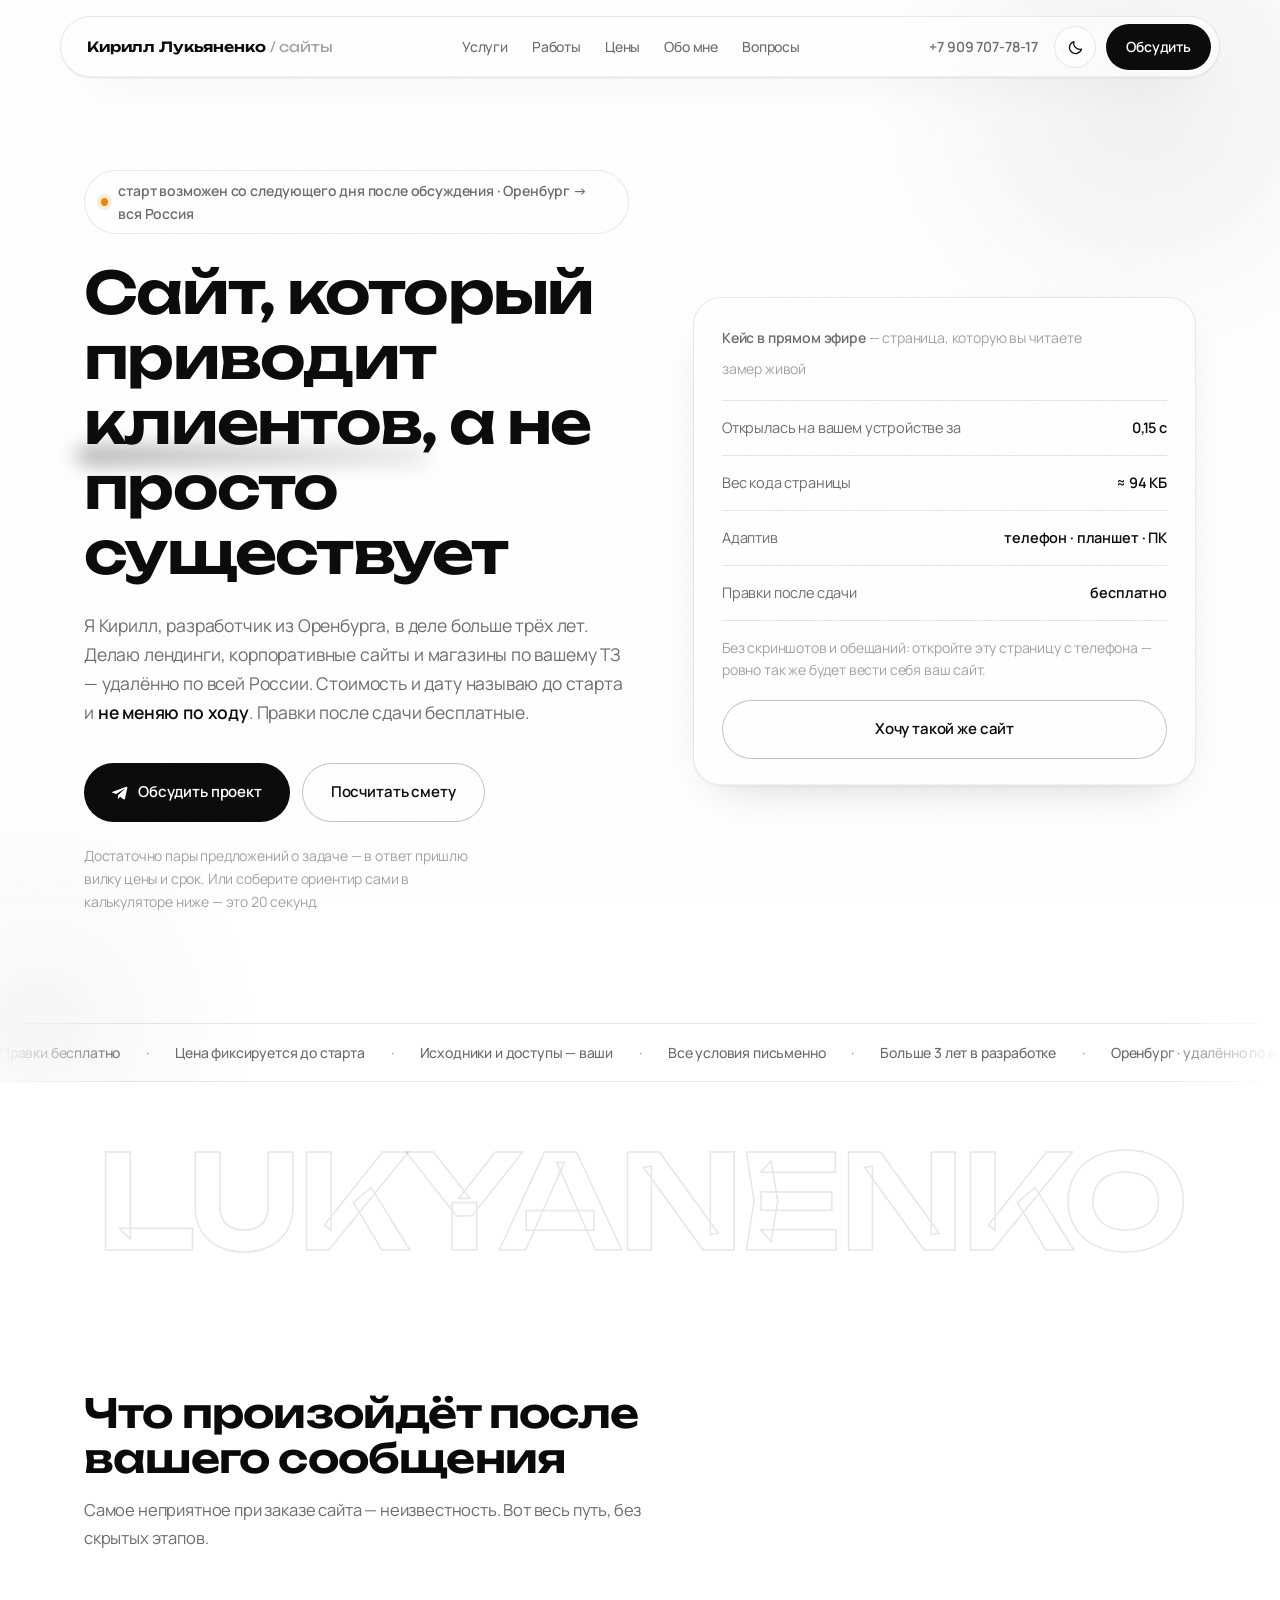
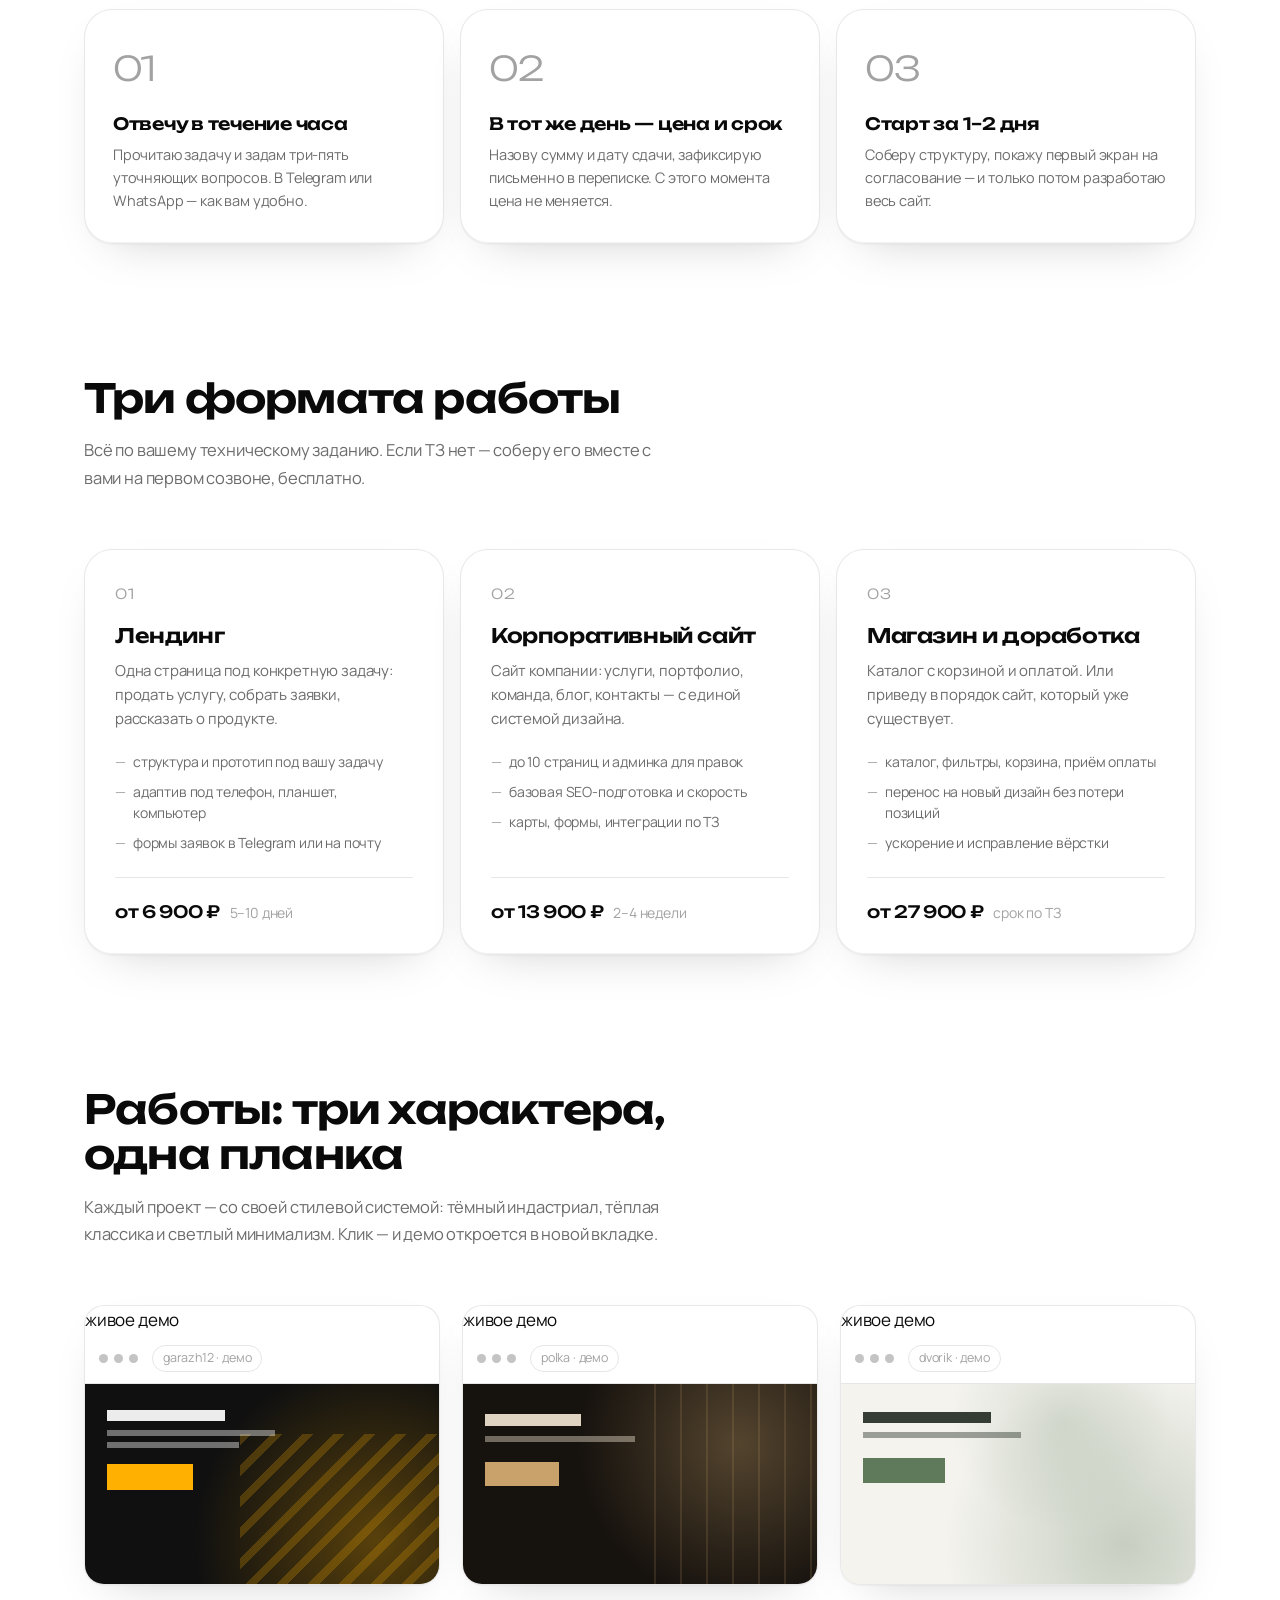
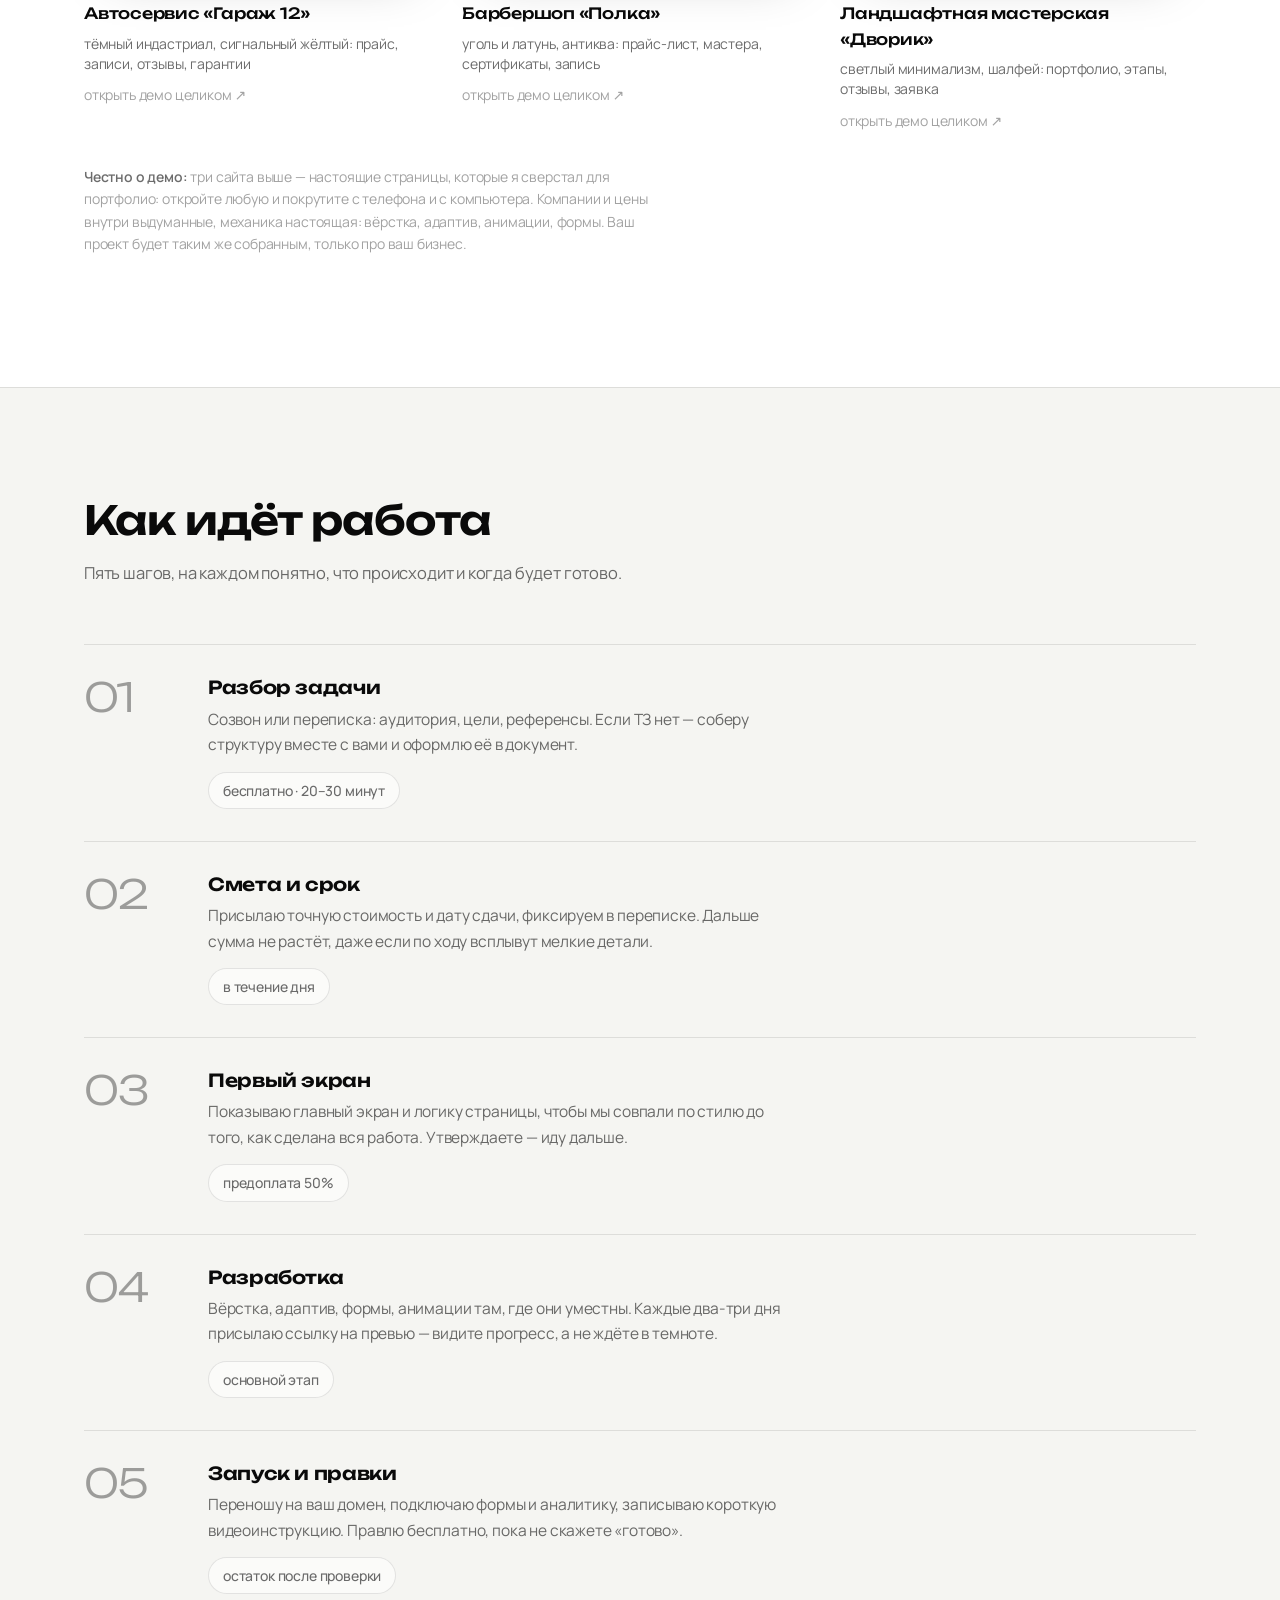
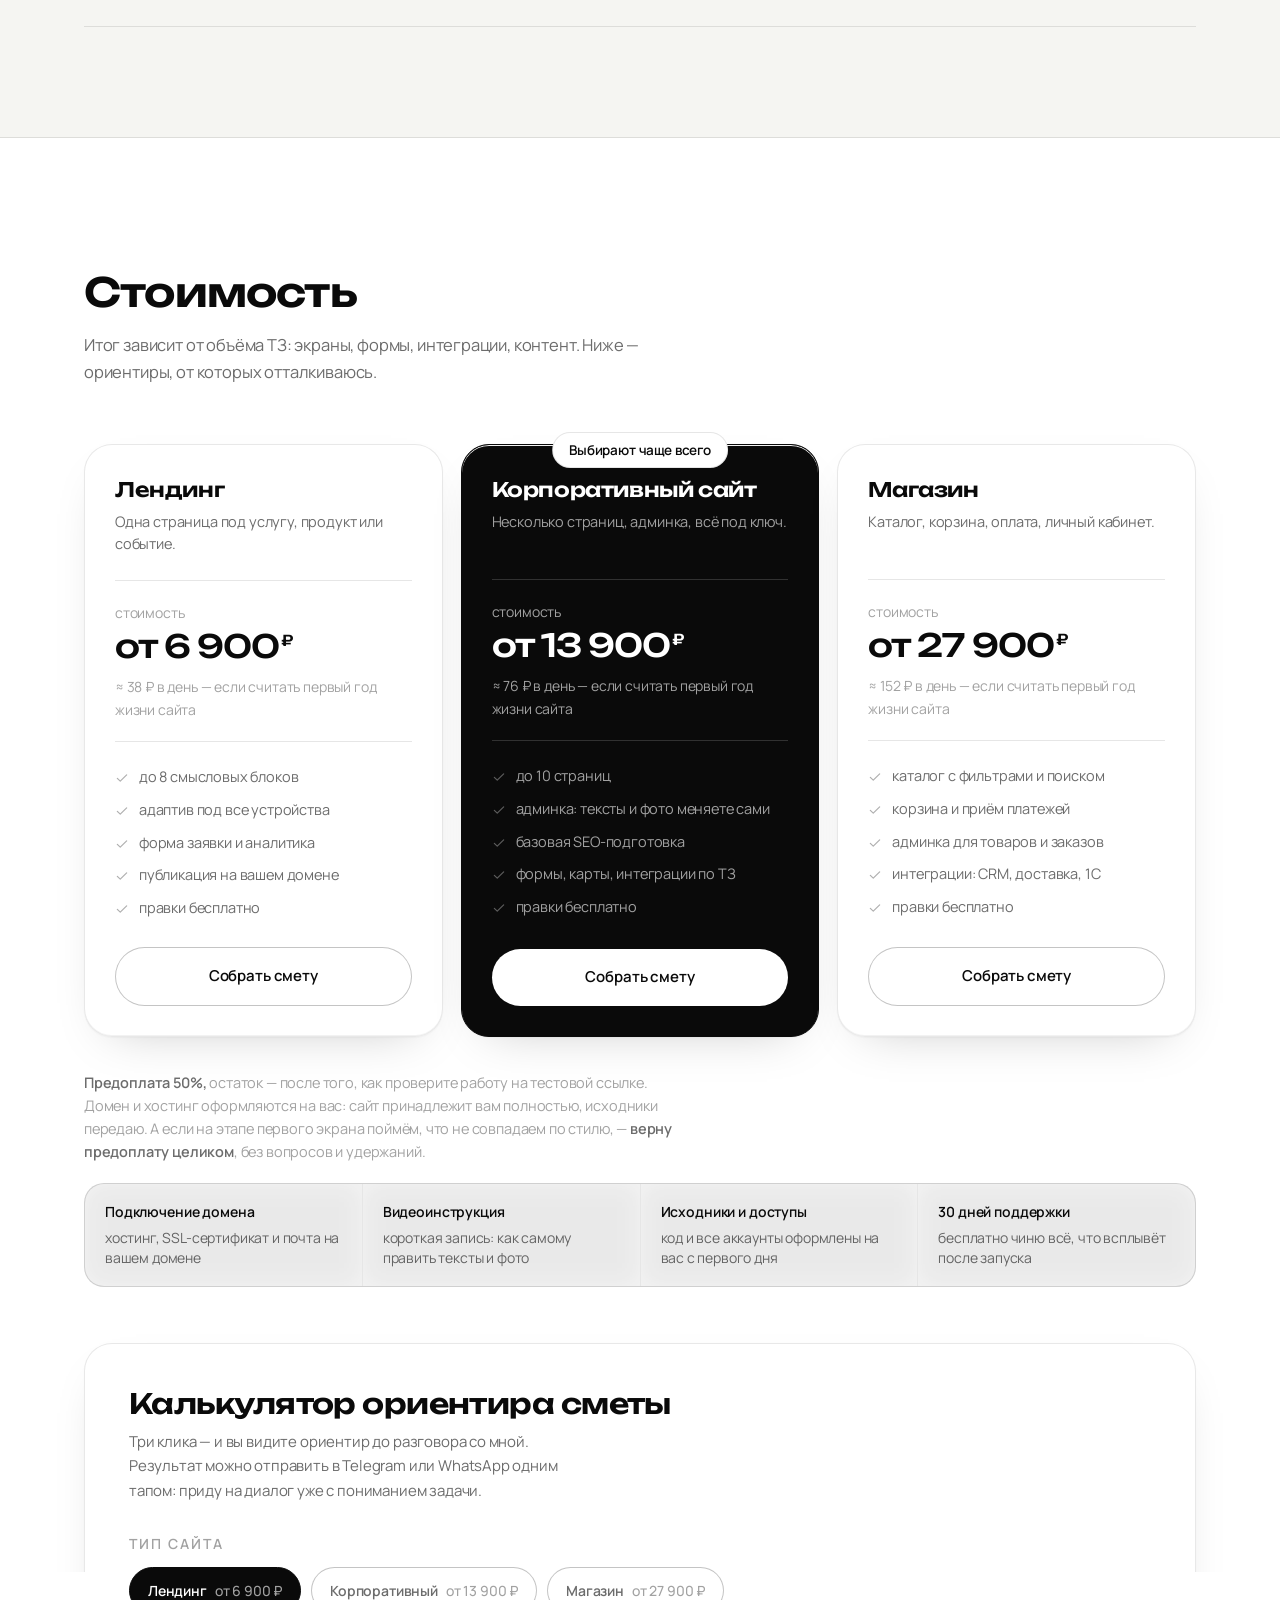
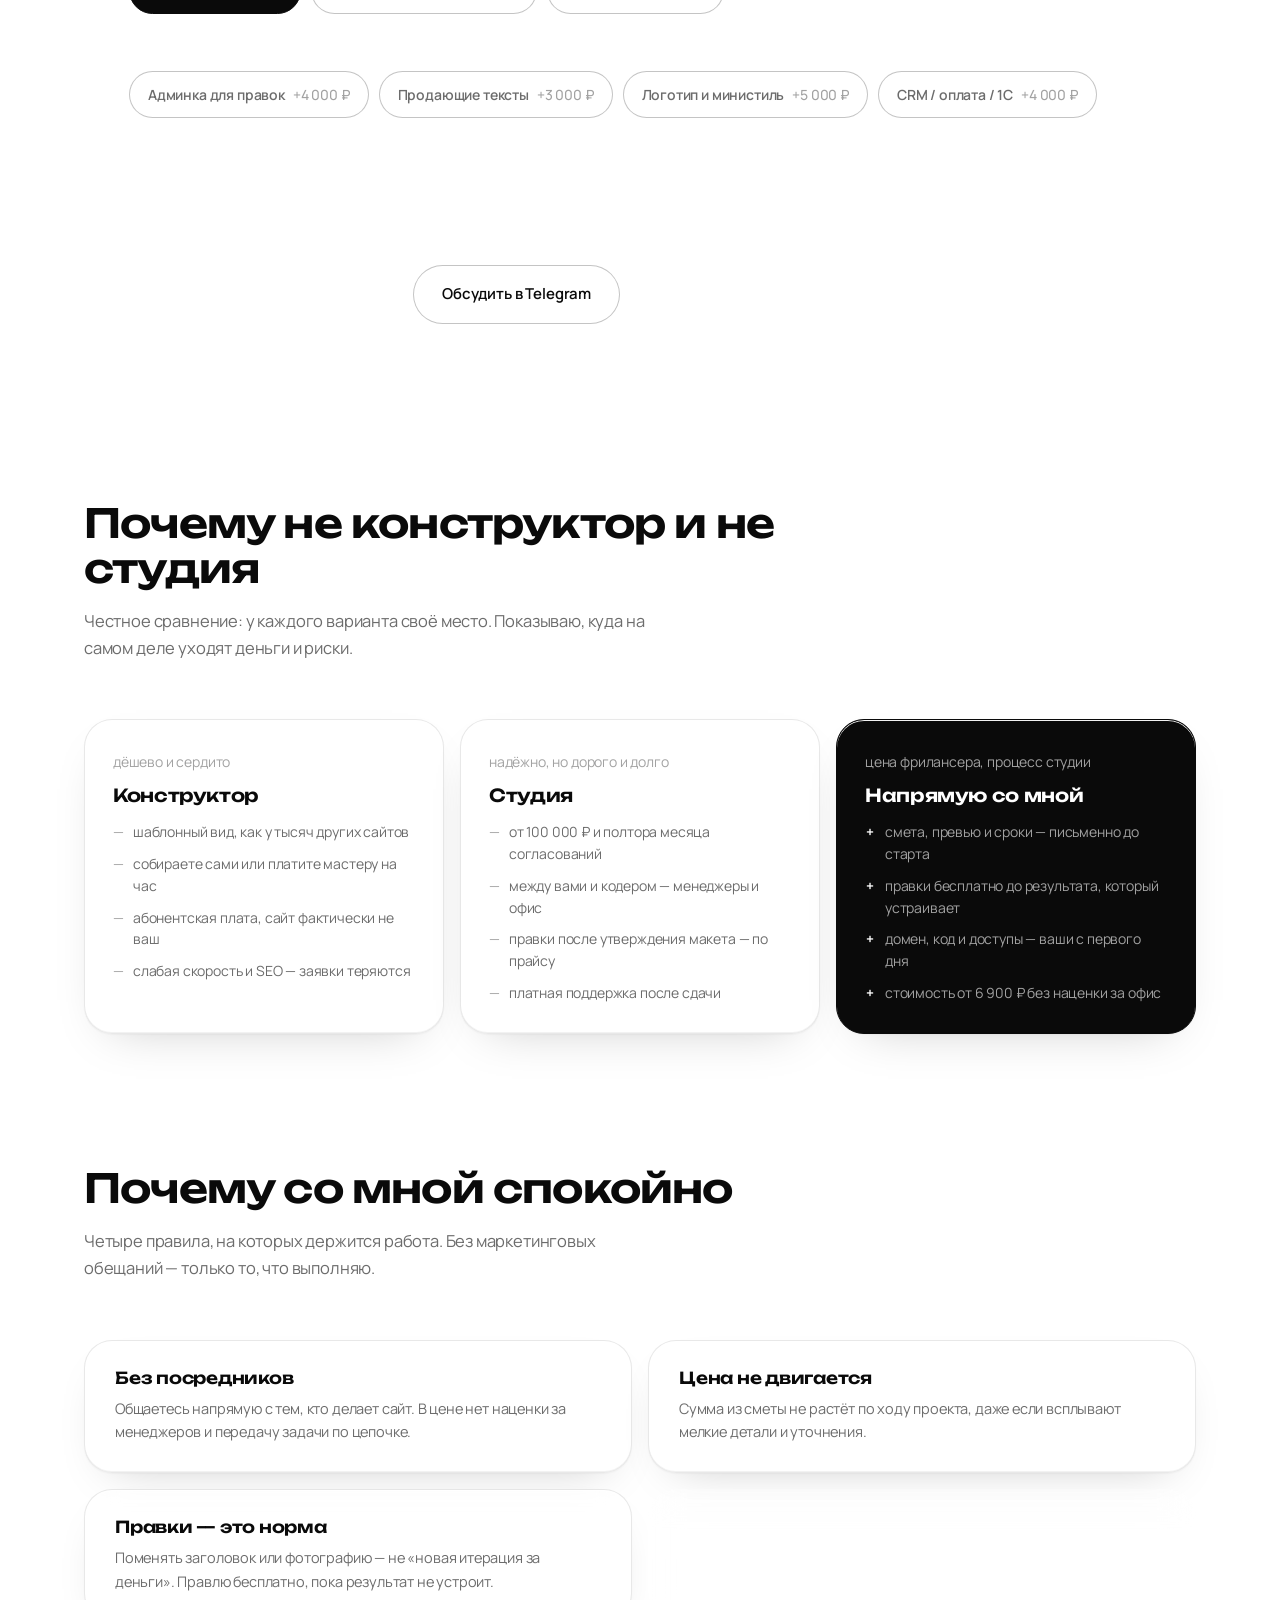
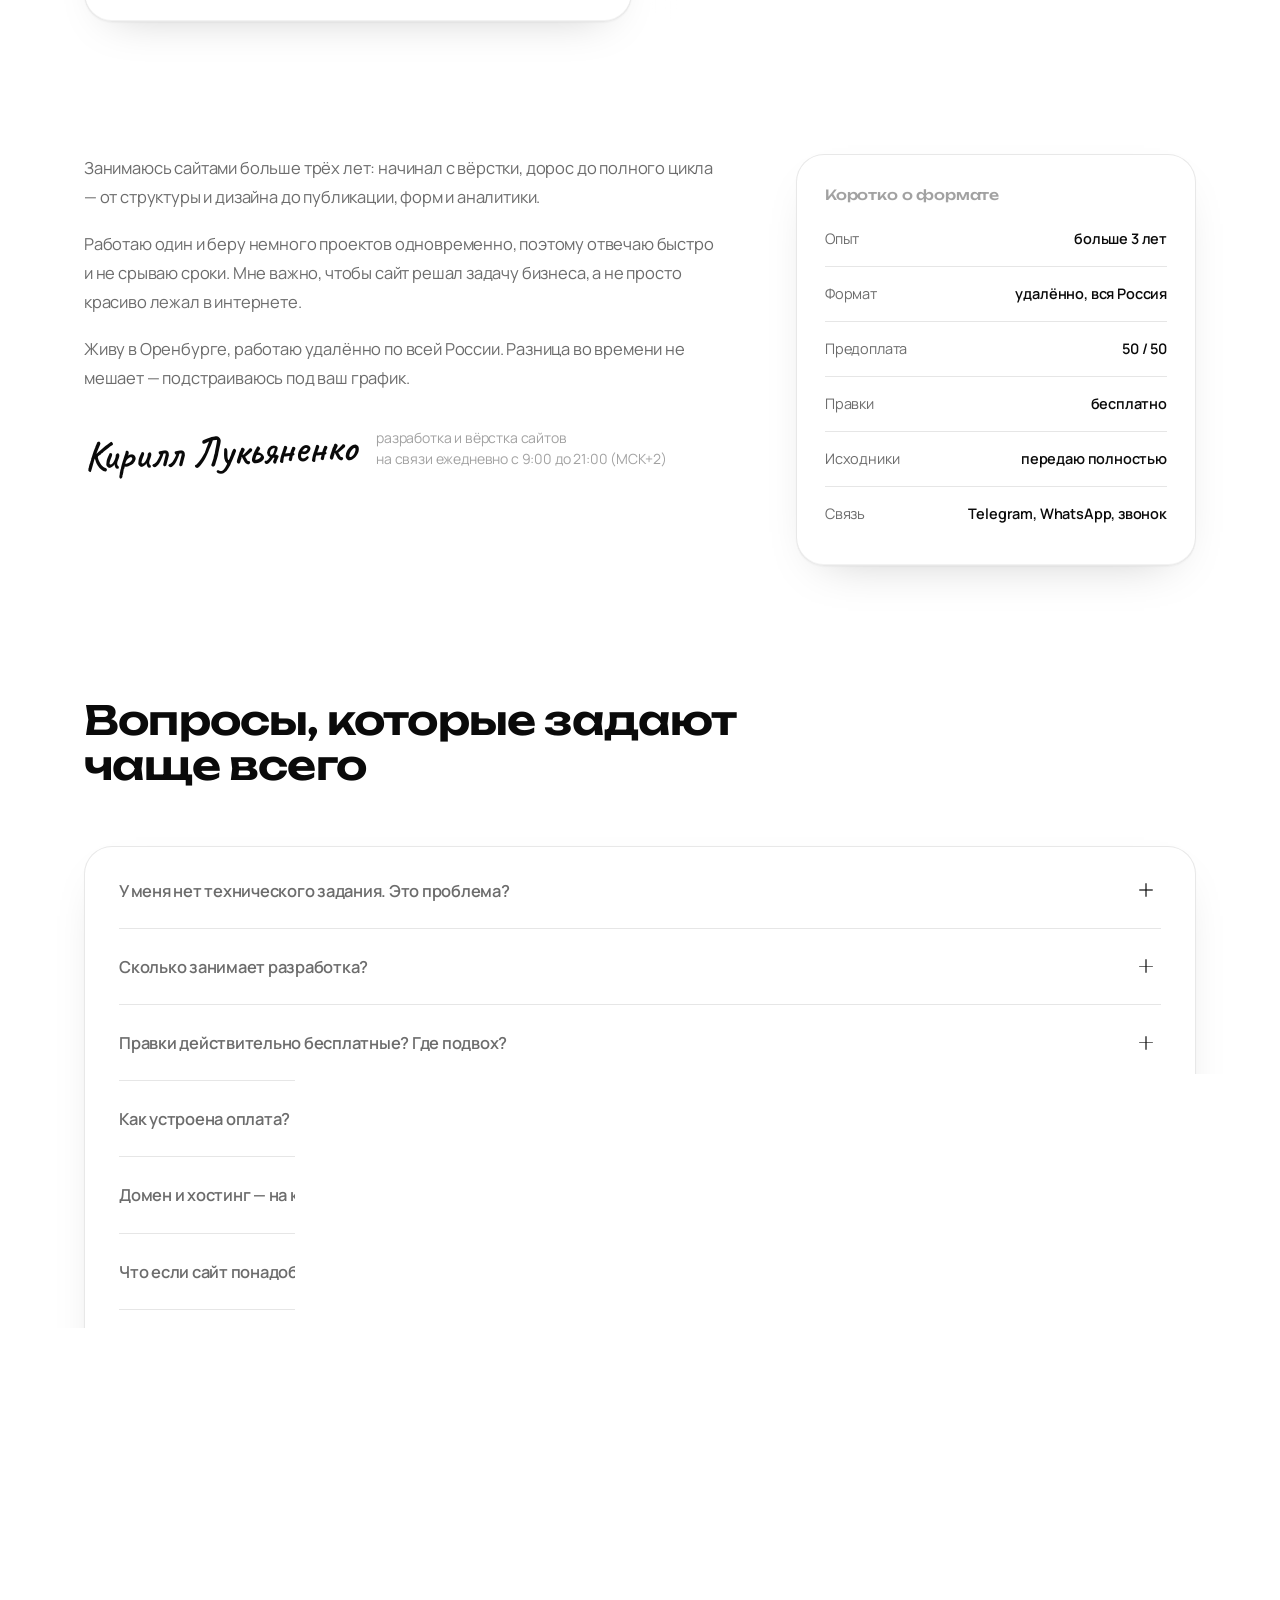
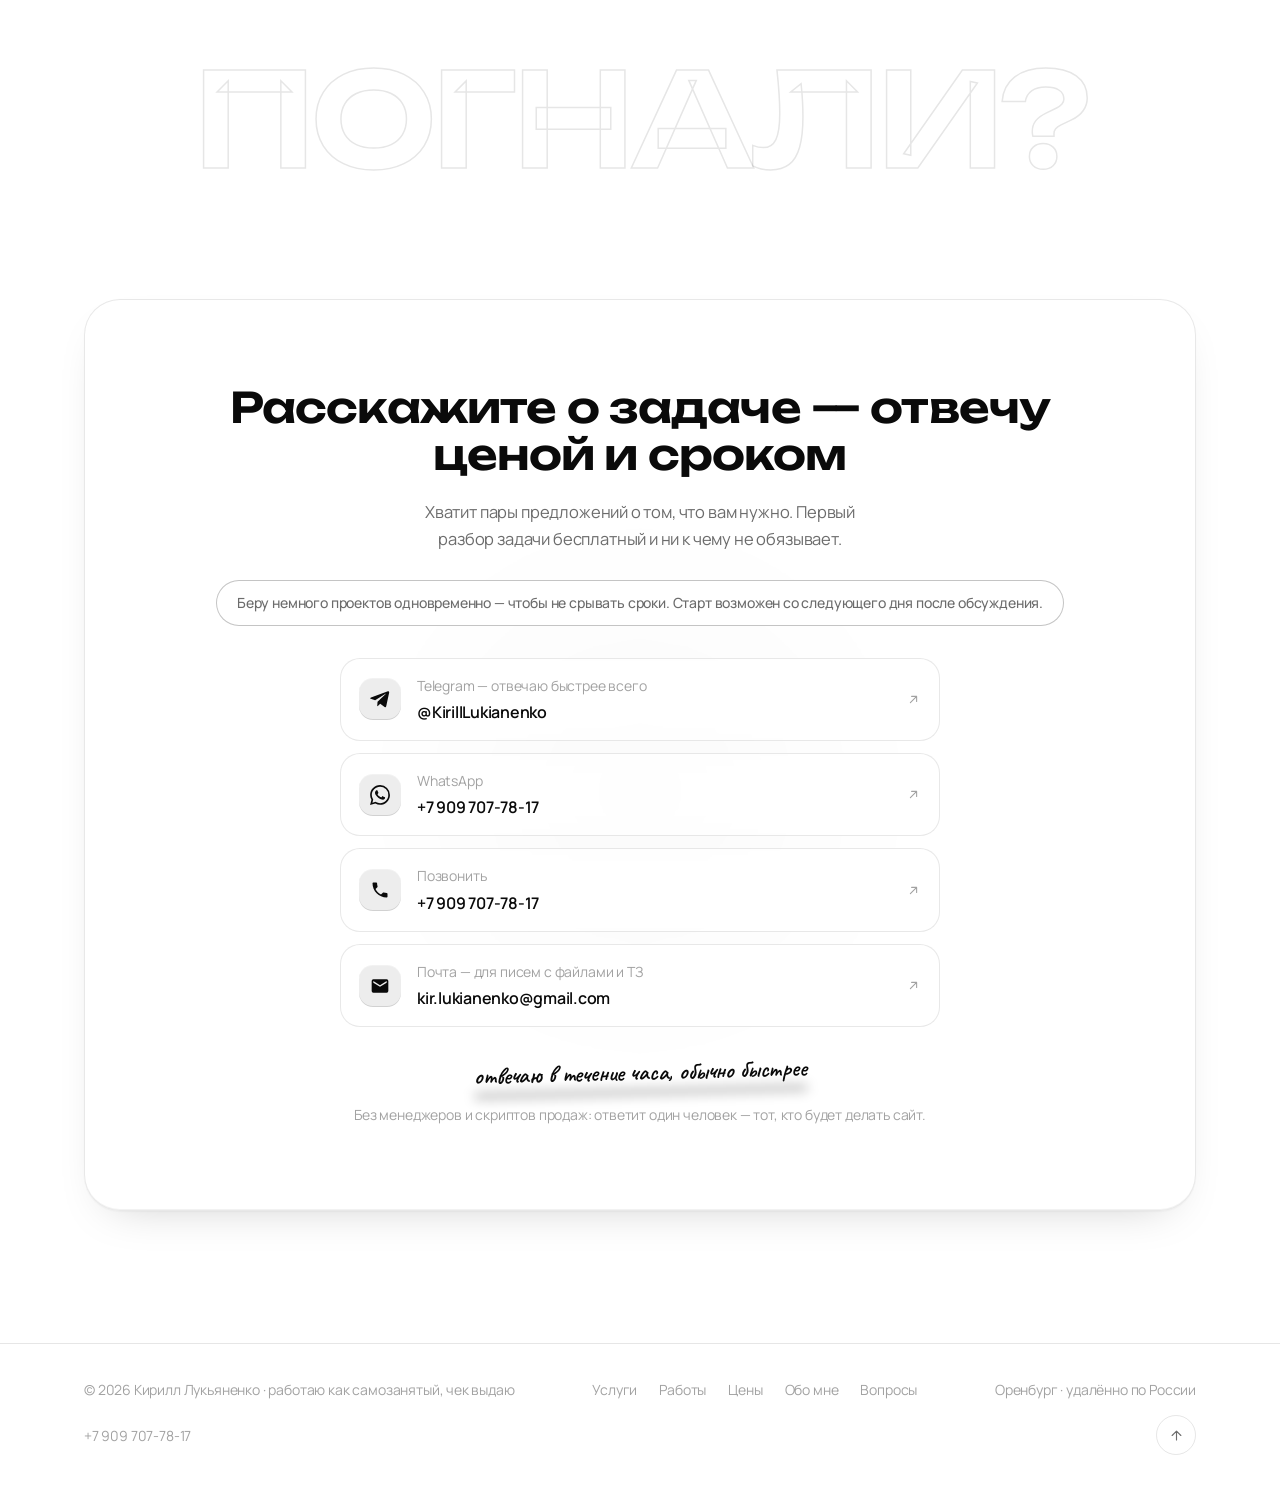
==== commit 3c2c3ee7: "task snapshot 276a57ca-fd05-4087-8024-b531a4bd2fde" ====
--- a/index.html
+++ b/index.html
@@ -69,13 +69,17 @@
   --inv-bg:#0a0a0a; --inv-ink:#ffffff; --inv-mut:rgba(255,255,255,.62); --inv-line:rgba(255,255,255,.16);
   /* акцент — янтарь: только он выделяет важное (цены, CTA, маркеры) */
   --acc:#e8890c; --acc-strong:#b45f00; --acc-soft:rgba(232,137,12,.14); --acc-glow:rgba(232,137,12,.45); --acc-on:#ffffff;
+  --on-accent:#ffffff; /* текст поверх плашки акцентного цвета */
   --glow:10,10,10; --glow-a:.10; --glow-b:.06; --sweep:.40; --grain:.030;
   --f-h:"Unbounded","Manrope",system-ui,sans-serif;
   --f-b:"Manrope",system-ui,-apple-system,"Segoe UI",sans-serif;
   --f-hand:"Caveat",cursive;
   --max:1160px; --r:28px; --r-m:20px;
+  color-scheme:light;
 }
 html[data-theme="dark"]{
+  --on-accent:#141005;
+  color-scheme:dark;
   --bg:#050505; --bg2:#000000;
   --ink:#ffffff;
   --mut:rgba(255,255,255,.62); --mut2:rgba(255,255,255,.38);
@@ -105,7 +109,7 @@
 a{color:inherit;text-decoration:none}
 button{font:inherit;color:inherit;background:none;border:0;cursor:pointer}
 ul,ol{margin:0;padding:0;list-style:none}
-h1,h2,h3{margin:0;font-family:var(--f-h);font-weight:600;line-height:1.12;letter-spacing:-.02em;overflow-wrap:break-word}
+h1,h2,h3{margin:0;font-family:var(--f-h);font-weight:600;line-height:1.12;letter-spacing:-.02em;overflow-wrap:break-word;hyphens:auto}
 p{margin:0}
 :focus-visible{outline:2px solid var(--ink);outline-offset:3px;border-radius:6px}
 
@@ -166,16 +170,16 @@
 }
 .header.is-stuck .header-in{background:var(--glass2)}
 
-.logo{font-family:var(--f-h);font-size:13.5px;font-weight:500;letter-spacing:-.01em;white-space:nowrap}
+.logo{font-family:var(--f-h);font-size:clamp(14px,0.81vw,15.5px);font-weight:500;letter-spacing:-.01em;white-space:nowrap}
 .logo b{font-weight:600}
 .logo span{color:var(--mut2);font-weight:400}
 
 .nav{display:flex;gap:24px}
-.nav a{font-size:14px;font-weight:500;color:var(--mut);transition:color .2s}
+.nav a{font-size:clamp(14px,0.81vw,15.5px);font-weight:500;color:var(--mut);transition:color .2s}
 .nav a:hover{color:var(--ink)}
 
 .header-right{display:flex;align-items:center;gap:10px}
-.header-tel{font-size:14px;font-weight:600;letter-spacing:-.01em;color:var(--mut);transition:color .2s;margin-right:6px}
+.header-tel{font-size:clamp(14px,0.81vw,15.5px);font-weight:600;letter-spacing:-.01em;color:var(--mut);transition:color .2s;margin-right:6px}
 .header-tel:hover{color:var(--ink)}
 
 .theme-btn{
@@ -216,7 +220,7 @@
 .btn-ghost{border:1px solid var(--line2);color:var(--ink);background:var(--glass);
   backdrop-filter:blur(12px);-webkit-backdrop-filter:blur(12px)}
 .btn-ghost:hover{border-color:var(--ink);transform:translateY(-2px)}
-.btn-sm{padding:11px 20px;font-size:14px}
+.btn-sm{padding:11px 20px;font-size:clamp(14px,0.81vw,15.5px)}
 .btn svg{width:16px;height:16px;fill:currentColor;flex-shrink:0}
 
 /* ==========================================================
@@ -234,26 +238,26 @@
 h1{font-size:clamp(32px,4.9vw,58px);font-weight:600;letter-spacing:-.03em}
 h1 em{font-style:normal;position:relative;white-space:nowrap}
 h1 em::after{
-  content:"";position:absolute;left:-2%;right:-2%;bottom:-.08em;height:.34em;z-index:-1;
+  content:"";position:absolute;left:-2%;right:-2%;bottom:-.10em;height:.30em;z-index:-1;
   background:linear-gradient(90deg, rgba(var(--glow),.38), rgba(var(--glow),.10));
   filter:blur(10px);border-radius:8px;
 }
 .hero-sub{color:var(--mut);font-size:17.5px;line-height:1.66;max-width:50ch;margin-top:26px}
 .hero-sub b{color:var(--ink);font-weight:600}
 .hero-actions{display:flex;flex-wrap:wrap;gap:12px;margin-top:36px}
-.hero-under{margin-top:22px;font-size:14px;color:var(--mut2);max-width:44ch}
+.hero-under{margin-top:22px;font-size:clamp(14px,0.81vw,15.5px);color:var(--mut2);max-width:44ch}
 
 .panel{padding:28px 28px 26px;position:relative}
-.panel-top{display:flex;flex-wrap:wrap;justify-content:space-between;align-items:baseline;gap:8px 14px;font-size:13px;color:var(--mut2)}
+.panel-top{display:flex;flex-wrap:wrap;justify-content:space-between;align-items:baseline;gap:8px 14px;font-size:clamp(14px,0.81vw,15.5px);color:var(--mut2)}
 .panel-top b{color:var(--mut);font-weight:600}
 .panel-rows{margin-top:20px;border-top:1px solid var(--line)}
 .panel-row{
   display:flex;flex-wrap:wrap;justify-content:space-between;align-items:baseline;gap:6px 18px;
-  padding:15px 0;border-bottom:1px solid var(--line);font-size:14.5px;
+  padding:15px 0;border-bottom:1px solid var(--line);font-size:clamp(14.5px,0.83vw,16px);
 }
 .panel-row .k{color:var(--mut)}
 .panel-row .v{font-weight:600;text-align:right;letter-spacing:-.01em}
-.panel-note{margin-top:16px;font-size:13px;line-height:1.55;color:var(--mut2)}
+.panel-note{margin-top:16px;font-size:clamp(14px,0.81vw,15.5px);line-height:1.55;color:var(--mut2)}
 .panel .btn{width:100%;margin-top:20px}
 
 /* ==========================================================
@@ -270,7 +274,7 @@
 .mq:hover .mq-track{animation-play-state:paused}
 @keyframes mq{to{transform:translateX(-50%)}}
 .mq ul{display:flex;align-items:center}
-.mq li{font-size:13.5px;font-weight:500;color:var(--mut);white-space:nowrap}
+.mq li{font-size:clamp(14px,0.81vw,15.5px);font-weight:500;color:var(--mut);white-space:nowrap}
 .mq li::after{content:"·";margin:0 26px;color:var(--mut2)}
 
 /* ==========================================================
@@ -287,32 +291,32 @@
 .path-card:hover{border-color:var(--line2);background:var(--glass2);transform:translateY(-4px)}
 .path-n{font-family:var(--f-h);font-weight:300;font-size:34px;color:var(--mut2);letter-spacing:-.02em}
 .path-card h3{font-size:17px;font-weight:600;margin-top:18px;letter-spacing:-.015em}
-.path-card p{color:var(--mut);font-size:14.5px;line-height:1.6;margin-top:10px}
+.path-card p{color:var(--mut);font-size:clamp(14.5px,0.83vw,16px);line-height:1.6;margin-top:10px}
 
 .srv{display:grid;grid-template-columns:repeat(3,1fr);gap:16px}
 .srv > *{min-width:0}
 .srv-card{padding:32px 30px 28px;display:flex;flex-direction:column;transition:border-color .3s,background .3s,transform .3s,box-shadow .3s}
 .srv-card:hover{border-color:var(--line2);background:var(--glass2);transform:translateY(-4px)}
-.srv-n{font-family:var(--f-h);font-weight:300;font-size:13px;color:var(--mut2);letter-spacing:.06em}
+.srv-n{font-family:var(--f-h);font-weight:300;font-size:clamp(14px,0.81vw,15.5px);color:var(--mut2);letter-spacing:.06em}
 .srv-card h3{font-size:20px;font-weight:600;margin-top:20px}
 .srv-card > p{color:var(--mut);font-size:15px;line-height:1.6;margin-top:12px}
 .srv-card ul{margin-top:20px;margin-bottom:24px;display:grid;gap:9px}
-.srv-card li{font-size:14px;color:var(--mut);line-height:1.5;padding-left:18px;position:relative}
+.srv-card li{font-size:clamp(14px,0.81vw,15.5px);color:var(--mut);line-height:1.5;padding-left:18px;position:relative}
 .srv-card li::before{content:"—";position:absolute;left:0;color:var(--mut2)}
 .srv-foot{margin-top:auto;padding-top:20px;display:flex;align-items:baseline;gap:10px;border-top:1px solid var(--line)}
 .srv-price{font-family:var(--f-h);font-weight:500;font-size:17px;letter-spacing:-.02em}
-.srv-time{font-size:13px;color:var(--mut2)}
+.srv-time{font-size:clamp(14px,0.81vw,15.5px);color:var(--mut2)}
 
 /* ==========================================================
    РАБОТЫ: окна браузера с мини-макетом + живые демо (works/)
    ========================================================== */
 .works{display:grid;grid-template-columns:repeat(3,1fr);gap:22px}
-.badge{display:inline-block;font-size:11.5px;font-weight:700;letter-spacing:.06em;text-transform:uppercase;
+.badge{display:inline-block;font-size:12.5px;font-weight:700;letter-spacing:.06em;text-transform:uppercase;
   color:var(--acc-strong);background:var(--acc-soft);border:1px solid var(--acc-soft);border-radius:100px;padding:4px 12px}
-.kicker{display:block;font-size:12px;font-weight:700;letter-spacing:.22em;text-transform:uppercase;color:var(--acc-strong);margin-bottom:16px}
+.kicker{display:block;font-size:13px;font-weight:700;letter-spacing:.22em;text-transform:uppercase;color:var(--acc-strong);margin-bottom:16px}
 .hero-badge{display:inline-flex;align-items:center;gap:10px;margin-bottom:26px;padding:8px 16px;border-radius:100px;
   border:1px solid var(--glass-brd);background:var(--glass);backdrop-filter:blur(12px);-webkit-backdrop-filter:blur(12px);
-  font-size:13px;font-weight:600;color:var(--mut)}
+  font-size:clamp(14px,0.81vw,15.5px);font-weight:600;color:var(--mut)}
 .hero-badge .dot{width:8px;height:8px;border-radius:50%;background:var(--acc);box-shadow:0 0 0 4px var(--acc-soft);animation:pulse 2.6s ease infinite}
 @keyframes pulse{0%,100%{box-shadow:0 0 0 3px var(--acc-soft)}50%{box-shadow:0 0 0 8px transparent}}
 .works > *{min-width:0}
@@ -327,7 +331,7 @@
 .b-bar{display:flex;align-items:center;gap:6px;padding:11px 14px;border-bottom:1px solid var(--line);background:var(--glass2)}
 .b-bar i{width:9px;height:9px;border-radius:50%;background:var(--line2)}
 .b-bar em{
-  font-style:normal;font-size:11px;color:var(--mut2);margin-left:8px;
+  font-style:normal;font-size:12.5px;color:var(--mut2);margin-left:8px;
   border:1px solid var(--line);border-radius:100px;padding:2px 10px;
   max-width:60%;overflow:hidden;text-overflow:ellipsis;white-space:nowrap;
 }
@@ -361,15 +365,15 @@
   radial-gradient(circle at 62% 18%, rgba(95,122,90,.18), transparent 40%),
   #f4f3ee;}
 .work-meta b{font-family:var(--f-h);font-weight:500;font-size:15.5px;letter-spacing:-.015em;display:block}
-.work-meta span{display:block;color:var(--mut);font-size:13.5px;line-height:1.45;margin-top:7px}
-.work-meta em{display:block;font-style:normal;color:var(--mut2);font-size:12.5px;margin-top:9px;transition:color .25s}
-.work-tag{position:absolute;top:12px;right:12px;z-index:3;display:inline-flex;align-items:center;gap:6px;
-  font-size:10.5px;font-weight:700;letter-spacing:.08em;text-transform:uppercase;color:#fff;
+.work-meta span{display:block;color:var(--mut);font-size:clamp(14px,0.81vw,15.5px);line-height:1.45;margin-top:7px}
+.work-meta em{display:block;font-style:normal;color:var(--mut2);font-size:clamp(14px,0.81vw,15.5px);margin-top:9px;transition:color .25s}
+font-size:clamp(11.5px,1.1vw,12.5px);font-weight:700;letter-spacing:.08em;text-transform:uppercase;color:#fff;
   background:rgba(10,10,11,.55);border:1px solid rgba(255,255,255,.22);backdrop-filter:blur(8px);-webkit-backdrop-filter:blur(8px);
   border-radius:100px;padding:5px 11px;transition:background .25s,border-color .25s}
-.work:hover .work-tag{background:var(--acc-strong);border-color:var(--acc-strong);color:var(--on)}
+.work-tag i{width:6px;height:6px;border-radius:50%;background:#3ddc84;box-shadow:0 0 0 2px rgba(61,220,132,.25)}
+.work:hover .work-tag{background:var(--acc);border-color:var(--acc);color:var(--on-accent)}
 .work:hover .work-meta em{color:var(--ink)}
-.works-note{margin-top:34px;color:var(--mut2);font-size:14px;max-width:64ch;line-height:1.6}
+.works-note{margin-top:34px;color:var(--mut2);font-size:clamp(14px,0.81vw,15.5px);max-width:64ch;line-height:1.6}
 .works-note b{color:var(--mut);font-weight:600}
 
 /* ==========================================================
@@ -388,7 +392,7 @@
 .step-meta{
   display:inline-block;margin-top:14px;padding:6px 14px;border-radius:100px;
   border:1px solid var(--line);background:var(--glass);
-  font-size:12.5px;font-weight:500;color:var(--mut);
+  font-size:clamp(14px,0.81vw,15.5px);font-weight:500;color:var(--mut);
 }
 
 /* ==========================================================
@@ -399,14 +403,14 @@
 .price{padding:34px 30px 30px;display:flex;flex-direction:column;position:relative;transition:transform .3s,border-color .3s,background .3s,box-shadow .3s}
 .price:hover{transform:translateY(-5px);border-color:var(--line2)}
 .price h3{font-size:20px;font-weight:600}
-.price-desc{color:var(--mut);font-size:14.5px;line-height:1.55;margin-top:10px;min-height:44px}
+.price-desc{color:var(--mut);font-size:clamp(14.5px,0.83vw,16px);line-height:1.55;margin-top:10px;min-height:44px}
 .price-sum{margin:24px 0;padding:20px 0;border-top:1px solid var(--line);border-bottom:1px solid var(--line)}
-.price-sum .from{display:block;font-size:12.5px;color:var(--mut2);margin-bottom:6px}
+.price-sum .from{display:block;font-size:clamp(14px,0.81vw,15.5px);color:var(--mut2);margin-bottom:6px}
 .price-sum .val{font-family:var(--f-h);font-weight:500;font-size:32px;letter-spacing:-.03em;line-height:1}
 .price-sum .val sup{font-size:15px;top:-.8em;margin-left:2px}
-.price-per{display:block;margin-top:9px;font-size:12.5px;color:var(--mut2)}
+.price-per{display:block;margin-top:9px;font-size:clamp(14px,0.81vw,15.5px);color:var(--mut2)}
 .price ul{display:grid;gap:11px;margin-bottom:28px}
-.price li{font-size:14.5px;color:var(--mut);line-height:1.5;display:flex;gap:10px}
+.price li{font-size:clamp(14.5px,0.83vw,16px);color:var(--mut);line-height:1.5;display:flex;gap:10px}
 .price li svg{width:14px;height:14px;stroke:currentColor;opacity:.55;fill:none;stroke-width:2;stroke-linecap:round;stroke-linejoin:round;flex-shrink:0;margin-top:5px}
 .price .btn{width:100%;margin-top:auto}
 
@@ -418,9 +422,9 @@
 .price-flag{
   position:absolute;top:-13px;left:50%;transform:translateX(-50%);
   background:var(--bg);color:var(--ink);border:1px solid var(--line);border-radius:100px;padding:6px 16px;
-  font-size:12px;font-weight:600;white-space:nowrap;
-}
-.prices-note{margin-top:34px;color:var(--mut2);font-size:14.5px;max-width:66ch;line-height:1.6}
+  font-size:13.5px;font-weight:600;white-space:nowrap;
+}
+.prices-note{margin-top:34px;color:var(--mut2);font-size:clamp(14.5px,0.83vw,16px);max-width:66ch;line-height:1.6}
 .prices-note b{color:var(--mut);font-weight:600}
 
 .included{
@@ -428,8 +432,8 @@
   background:var(--line);border:1px solid var(--line);border-radius:var(--r-m);overflow:hidden;
 }
 .included > *{min-width:0}
-.included div{background:var(--glass);backdrop-filter:blur(12px);-webkit-backdrop-filter:blur(12px);padding:18px 20px;font-size:13px;color:var(--mut);line-height:1.45}
-.included b{display:block;color:var(--ink);font-size:14px;font-weight:600;margin-bottom:5px;letter-spacing:-.01em}
+.included div{background:var(--glass);backdrop-filter:blur(12px);-webkit-backdrop-filter:blur(12px);padding:18px 20px;font-size:clamp(14px,0.81vw,15.5px);color:var(--mut);line-height:1.45}
+.included b{display:block;color:var(--ink);font-size:clamp(14px,0.81vw,15.5px);font-weight:600;margin-bottom:5px;letter-spacing:-.01em}
 
 /* калькулятор сметы */
 .calc{margin-top:56px;padding:clamp(28px,4.5vw,44px);position:relative;overflow:hidden}
@@ -437,18 +441,18 @@
 .calc-lead{color:var(--mut);font-size:15px;margin-top:10px;max-width:52ch}
 .calc-groups{display:grid;gap:22px;margin-top:28px}
 .calc-groups fieldset{border:0;margin:0;padding:0}
-.calc-groups legend{font-size:12.5px;font-weight:600;letter-spacing:.14em;text-transform:uppercase;color:var(--mut2);margin-bottom:12px;padding:0}
+.calc-groups legend{font-size:clamp(14px,0.81vw,15.5px);font-weight:600;letter-spacing:.14em;text-transform:uppercase;color:var(--mut2);margin-bottom:12px;padding:0}
 .pills{display:flex;flex-wrap:wrap;gap:10px}
 .pill{position:relative;display:inline-flex}
 .pill input{position:absolute;opacity:0;width:100%;height:100%;margin:0;cursor:pointer}
 .pill span{
   display:inline-flex;align-items:center;gap:8px;
   border:1px solid var(--line2);border-radius:100px;padding:11px 18px;
-  font-size:14px;font-weight:600;color:var(--mut);cursor:pointer;
+  font-size:clamp(14px,0.81vw,15.5px);font-weight:600;color:var(--mut);cursor:pointer;
   transition:background .25s,color .25s,border-color .25s,transform .2s;
   background:var(--glass);backdrop-filter:blur(10px);-webkit-backdrop-filter:blur(10px);
 }
-.pill span small{font-weight:500;color:var(--mut2);font-size:12px}
+.pill span small{font-weight:500;color:var(--mut2);font-size:clamp(14px,0.81vw,15.5px)}
 .pill:hover span{border-color:var(--ink);color:var(--ink)}
 .pill input:checked + span{background:var(--inv-bg);color:var(--inv-ink);border-color:var(--inv-bg)}
 .pill input:checked + span small{color:var(--inv-mut)}
@@ -457,10 +461,10 @@
   margin-top:30px;padding-top:26px;border-top:1px solid var(--line);
   display:flex;flex-wrap:wrap;align-items:center;justify-content:space-between;gap:20px;
 }
-.calc-sum .k{font-size:12.5px;color:var(--mut2);display:block;margin-bottom:6px}
+.calc-sum .k{font-size:clamp(14px,0.81vw,15.5px);color:var(--mut2);display:block;margin-bottom:6px}
 .calc-sum .v{font-family:var(--f-h);font-weight:500;font-size:clamp(26px,3.4vw,38px);letter-spacing:-.03em;line-height:1}
 .calc-sum .v sup{font-size:16px;top:-.8em;margin-left:2px}
-.calc-note{font-size:12.5px;color:var(--mut2);margin-top:8px;max-width:40ch}
+.calc-note{font-size:clamp(14px,0.81vw,15.5px);color:var(--mut2);margin-top:8px;max-width:40ch}
 .calc-btns{display:flex;flex-wrap:wrap;gap:10px}
 
 /* ==========================================================
@@ -470,10 +474,10 @@
 .compare > *{min-width:0}
 .cmp{padding:30px 28px;transition:border-color .3s,background .3s,transform .3s,box-shadow .3s}
 .cmp:hover{border-color:var(--line2);transform:translateY(-3px)}
-.cmp .tag{display:block;font-size:12.5px;color:var(--mut2);margin-bottom:12px}
+.cmp .tag{display:block;font-size:clamp(14px,0.81vw,15.5px);color:var(--mut2);margin-bottom:12px}
 .cmp h3{font-size:18px;font-weight:600}
 .cmp ul{margin-top:16px;display:grid;gap:10px}
-.cmp li{font-size:14px;color:var(--mut);line-height:1.55;padding-left:20px;position:relative}
+.cmp li{font-size:clamp(14px,0.81vw,15.5px);color:var(--mut);line-height:1.55;padding-left:20px;position:relative}
 .cmp li.minus::before{content:"—";position:absolute;left:0;color:var(--mut2)}
 .cmp li.plus::before{content:"+";position:absolute;left:1px;color:var(--ink);font-weight:700}
 .cmp-me{background:var(--inv-bg);border-color:var(--inv-bg);color:var(--inv-ink)}
@@ -487,7 +491,7 @@
 .why-card{padding:28px 30px;transition:border-color .3s,background .3s,transform .3s,box-shadow .3s}
 .why-card:hover{border-color:var(--line2);background:var(--glass2);transform:translateY(-3px)}
 .why-card h3{font-size:16.5px;font-weight:600;letter-spacing:-.015em}
-.why-card p{color:var(--mut);font-size:14.5px;line-height:1.62;margin-top:10px}
+.why-card p{color:var(--mut);font-size:clamp(14.5px,0.83vw,16px);line-height:1.62;margin-top:10px}
 .srv-card:hover,.path-card:hover,.why-card:hover,.price:hover,.cmp:hover{
   box-shadow:var(--glass-shadow), 0 0 46px -18px rgba(var(--glow),.35);
 }
@@ -502,14 +506,14 @@
 .about-text b{color:var(--ink);font-weight:600}
 .about-sign{margin-top:34px;display:flex;align-items:flex-end;gap:20px;flex-wrap:wrap}
 .about-sign .hand{font-family:var(--f-hand);font-weight:600;font-size:clamp(30px,5vw,42px);line-height:1;color:var(--ink);transform:rotate(-2deg)}
-.about-sign small{font-size:13px;color:var(--mut2);line-height:1.5;padding-bottom:4px}
+.about-sign small{font-size:clamp(14px,0.81vw,15.5px);color:var(--mut2);line-height:1.5;padding-bottom:4px}
 
 .about-card{padding:8px 28px 24px}
-.about-card .row{display:flex;justify-content:space-between;gap:18px;align-items:baseline;padding:15px 0;border-bottom:1px solid var(--line);font-size:14.5px}
+.about-card .row{display:flex;justify-content:space-between;gap:18px;align-items:baseline;padding:15px 0;border-bottom:1px solid var(--line);font-size:clamp(14.5px,0.83vw,16px)}
 .about-card .row:last-child{border-bottom:0}
 .about-card .k{color:var(--mut)}
 .about-card .v{font-weight:600;text-align:right}
-.about-card .cap{padding:20px 0 6px;font-family:var(--f-h);font-size:13px;font-weight:500;color:var(--mut2)}
+.about-card .cap{padding:20px 0 6px;font-family:var(--f-h);font-size:clamp(14px,0.81vw,15.5px);font-weight:500;color:var(--mut2)}
 
 .faq{overflow:hidden;padding:6px 34px}
 .faq-item{border-bottom:1px solid var(--line)}
@@ -543,7 +547,7 @@
   display:inline-flex;align-items:center;gap:10px;max-width:100%;margin-top:28px;padding:10px 20px;
   border:1px solid var(--line2);border-radius:100px;background:var(--glass);
   backdrop-filter:blur(10px);-webkit-backdrop-filter:blur(10px);
-  font-size:13.5px;font-weight:500;color:var(--mut);
+  font-size:clamp(14px,0.81vw,15.5px);font-weight:500;color:var(--mut);
 }
 .channels{max-width:600px;margin:32px auto 0;display:grid;gap:12px;text-align:left}
 .channel{
@@ -560,7 +564,7 @@
 }
 .ch-ico svg{width:20px;height:20px;fill:var(--ink)}
 .ch-txt{flex:1;min-width:0}
-.ch-txt .k{display:block;font-size:12.5px;color:var(--mut2)}
+.ch-txt .k{display:block;font-size:clamp(14px,0.81vw,15.5px);color:var(--mut2)}
 .ch-txt .v{display:block;font-size:16px;font-weight:600;letter-spacing:-.015em;margin-top:2px;overflow-wrap:anywhere}
 .ch-arrow{width:15px;height:15px;stroke:var(--mut2);fill:none;stroke-width:1.7;stroke-linecap:round;stroke-linejoin:round;transition:stroke .25s,transform .25s;flex-shrink:0}
 .channel:hover .ch-arrow{stroke:var(--ink);transform:translate(2px,-2px)}
@@ -572,10 +576,10 @@
   content:"";position:absolute;left:0;right:0;bottom:-2px;height:6px;
   background:rgba(var(--glow),.30);filter:blur(6px);border-radius:4px;
 }
-.contact-tiny{margin-top:10px;font-size:13px;color:var(--mut2)}
+.contact-tiny{margin-top:10px;font-size:clamp(14px,0.81vw,15.5px);color:var(--mut2)}
 
 .footer{border-top:1px solid var(--line);padding:34px 0 42px}
-.footer-in{display:flex;flex-wrap:wrap;gap:14px 34px;align-items:center;justify-content:space-between;font-size:13.5px;color:var(--mut2)}
+.footer-in{display:flex;flex-wrap:wrap;gap:14px 34px;align-items:center;justify-content:space-between;font-size:clamp(14px,0.81vw,15.5px);color:var(--mut2)}
 .footer nav{display:flex;flex-wrap:wrap;gap:22px}
 .footer a:hover{color:var(--ink)}
 .footer-top{
@@ -597,8 +601,8 @@
   padding:90px 34px 40px;
   opacity:0;pointer-events:none;transition:opacity .3s ease;
 }
-html[data-theme="light"] .mobile-menu{background:rgba(255,255,255,.72)}
-html[data-theme="dark"] .mobile-menu{background:rgba(5,5,5,.72)}
+html[data-theme="light"] .mobile-menu{background:rgba(255,255,255,.90)}
+html[data-theme="dark"] .mobile-menu{background:rgba(5,5,5,.90)}
 body.menu-open .mobile-menu{opacity:1;pointer-events:auto}
 .mobile-menu > *{
   opacity:0;transform:translateY(16px);filter:blur(10px);
@@ -623,11 +627,11 @@
 .mbar{
   position:fixed;left:14px;right:14px;bottom:calc(14px + env(safe-area-inset-bottom,0px));z-index:90;
   display:none;gap:10px;padding:10px;border-radius:100px;
-  background:var(--header-bg);border:1px solid var(--glass-brd);
+  background:var(--glass2);border:1px solid var(--glass-brd);
   backdrop-filter:blur(20px) saturate(160%);-webkit-backdrop-filter:blur(20px) saturate(160%);
   box-shadow:var(--glass-shadow);
 }
-.mbar .btn{flex:1;padding:13px 10px;font-size:14.5px}
+.mbar .btn{flex:1;padding:13px 10px;font-size:clamp(14.5px,0.83vw,16px)}
 
 /* появление: фирменный расфокус */
 .rv{opacity:0;transform:translateY(24px);filter:blur(10px);
@@ -661,7 +665,7 @@
   .mbar{display:flex}
   .footer{padding-bottom:110px}
 }
-@media (max-width:700px){
+@media (max-width:1280px){
   h1 em{white-space:normal}
 }
 @media (max-width:640px){
@@ -679,14 +683,18 @@
   .faq-body{padding-right:8px}
   .btn{width:100%}
   .hero-actions .btn{width:100%}
-  .contact-card{border-radius:28px}
+  .contact-card{border-radius:28px;margin-bottom:76px}
   .included{grid-template-columns:1fr}
   .footer-in{flex-direction:column;align-items:flex-start;gap:16px}
   .calc-btns{width:100%}
   .calc-btns .btn{width:100%}
 }
-@media (max-width:480px){
-  .header-right .btn{display:none}
+@media (max-width:1020px){
+  .header-right .btn{display:none}   // в бургер-режиме кнопка не нужна — меню и так есть
+}
+@media (max-width:640px){
+  .header-in{gap:8px;padding-right:6px}
+  .header-right{gap:6px}
 }
 @media (prefers-reduced-motion:reduce){
   html{scroll-behavior:auto}
@@ -929,6 +937,7 @@
     <div class="works">
       <a class="work rv" href="works/garazh12.html" target="_blank" rel="noopener">
         <span class="browser">
+          <span class="work-tag"><i></i>живое демо</span>
           <span class="b-bar"><i></i><i></i><i></i><em>garazh12 · демо</em></span>
           <span class="b-body pv-garage"></span>
         </span>
@@ -941,6 +950,7 @@
 
       <a class="work rv rv-d1" href="works/polka.html" target="_blank" rel="noopener">
         <span class="browser">
+          <span class="work-tag"><i></i>живое демо</span>
           <span class="b-bar"><i></i><i></i><i></i><em>polka · демо</em></span>
           <span class="b-body pv-polka"></span>
         </span>
@@ -953,6 +963,7 @@
 
       <a class="work rv rv-d2" href="works/dvorik.html" target="_blank" rel="noopener">
         <span class="browser">
+          <span class="work-tag"><i></i>живое демо</span>
           <span class="b-bar"><i></i><i></i><i></i><em>dvorik · демо</em></span>
           <span class="b-body pv-dvorik"></span>
         </span>
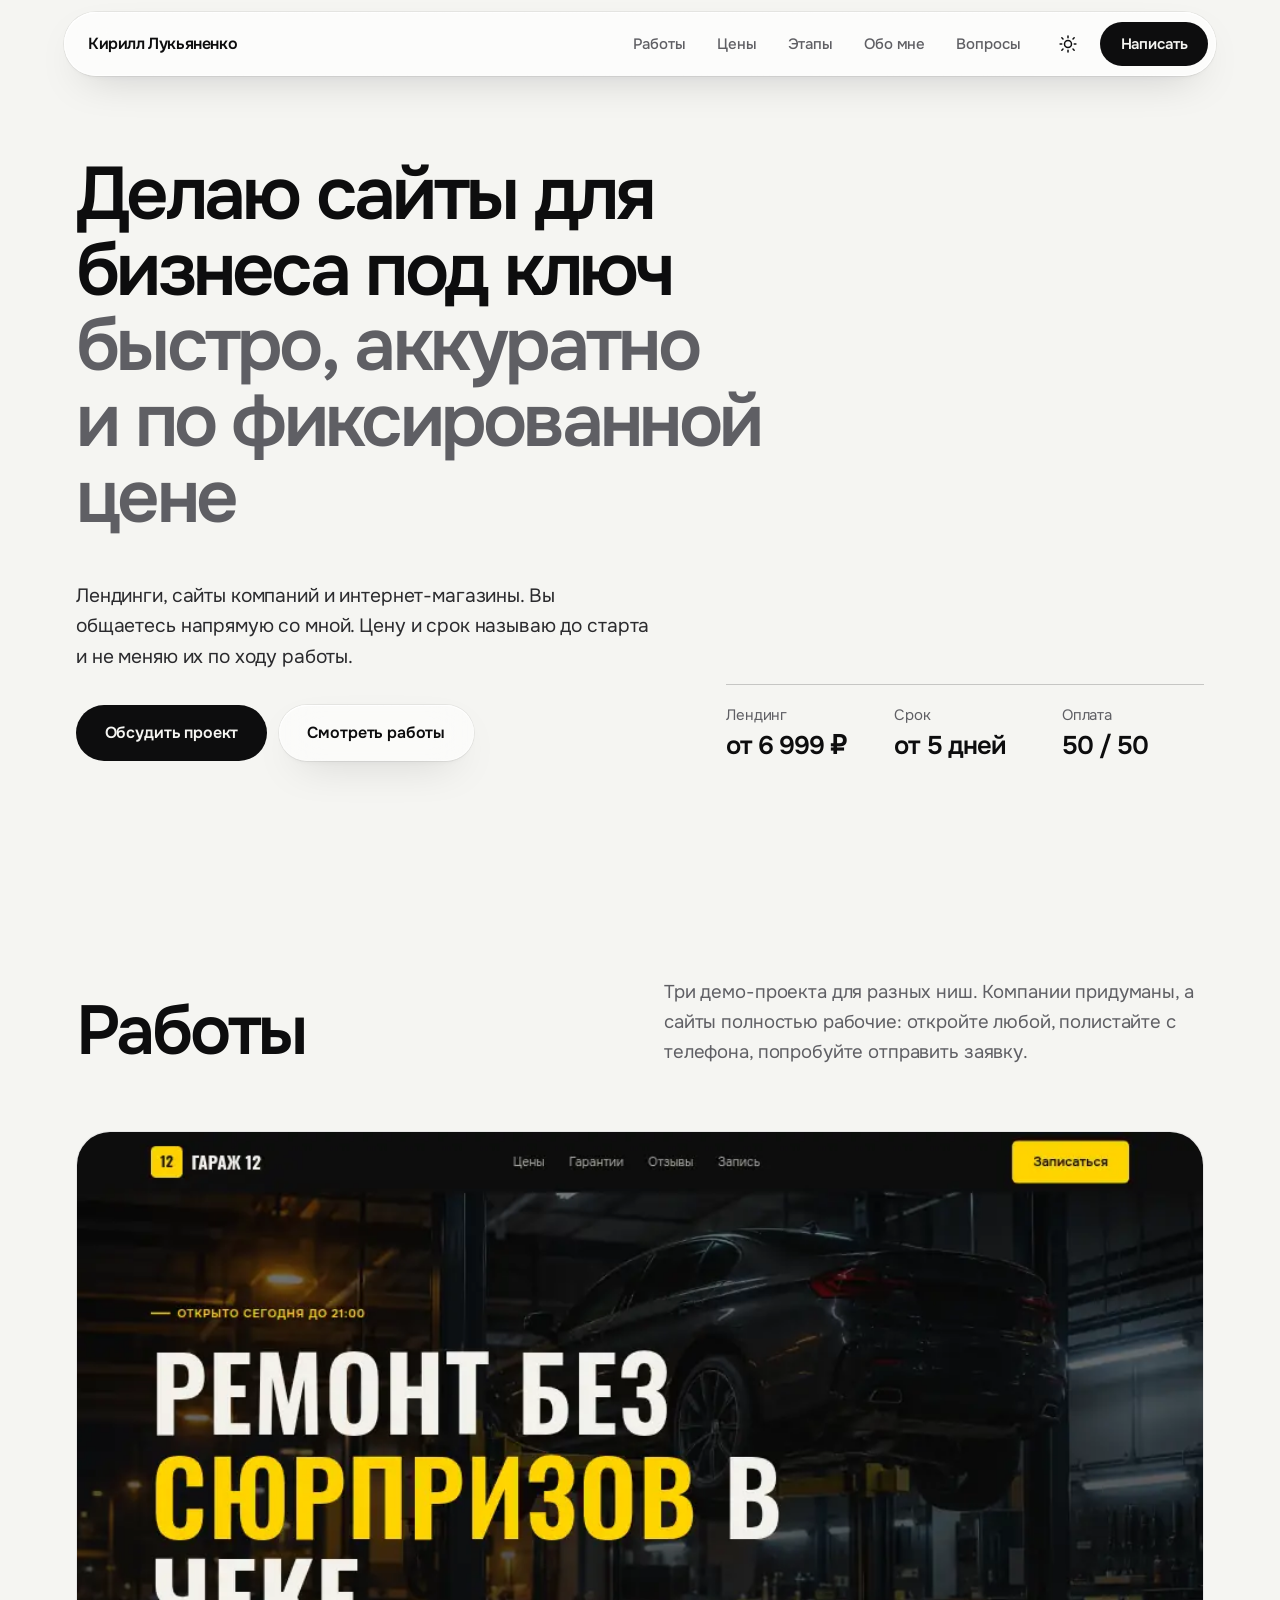
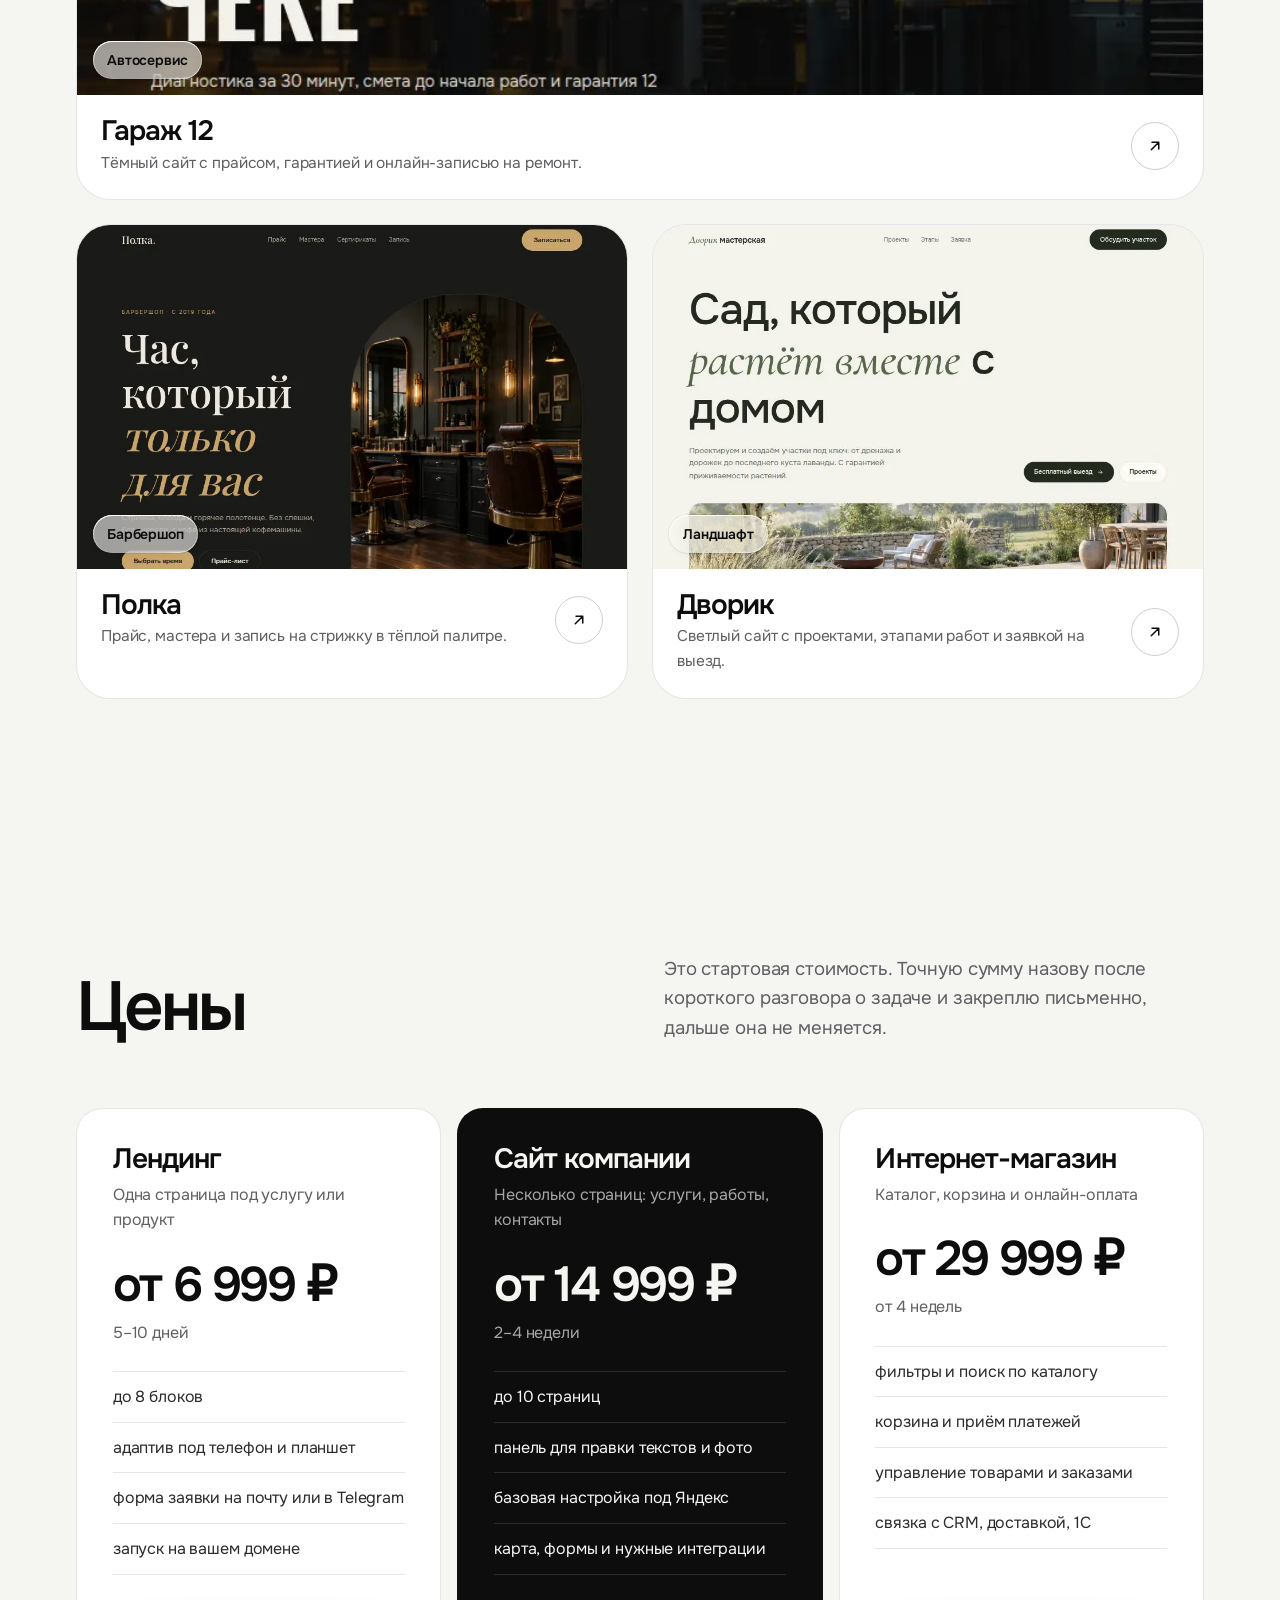
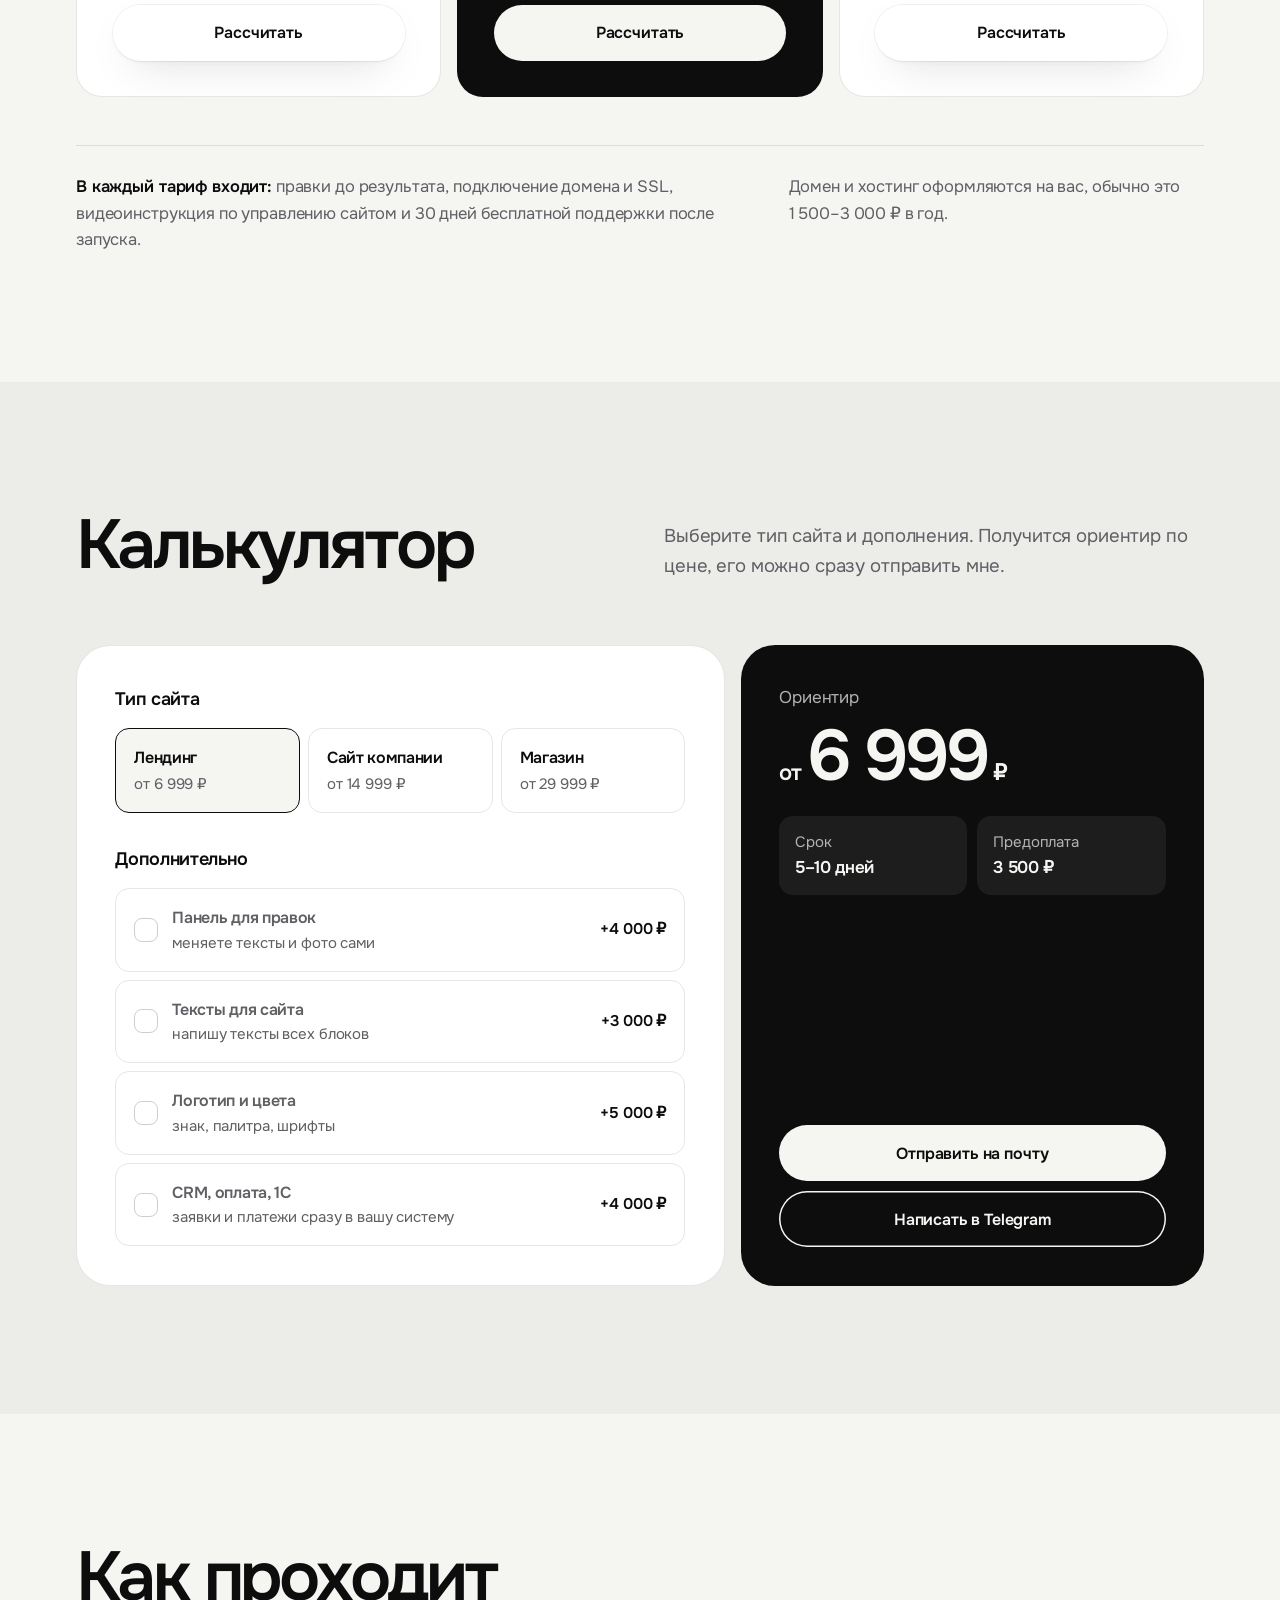
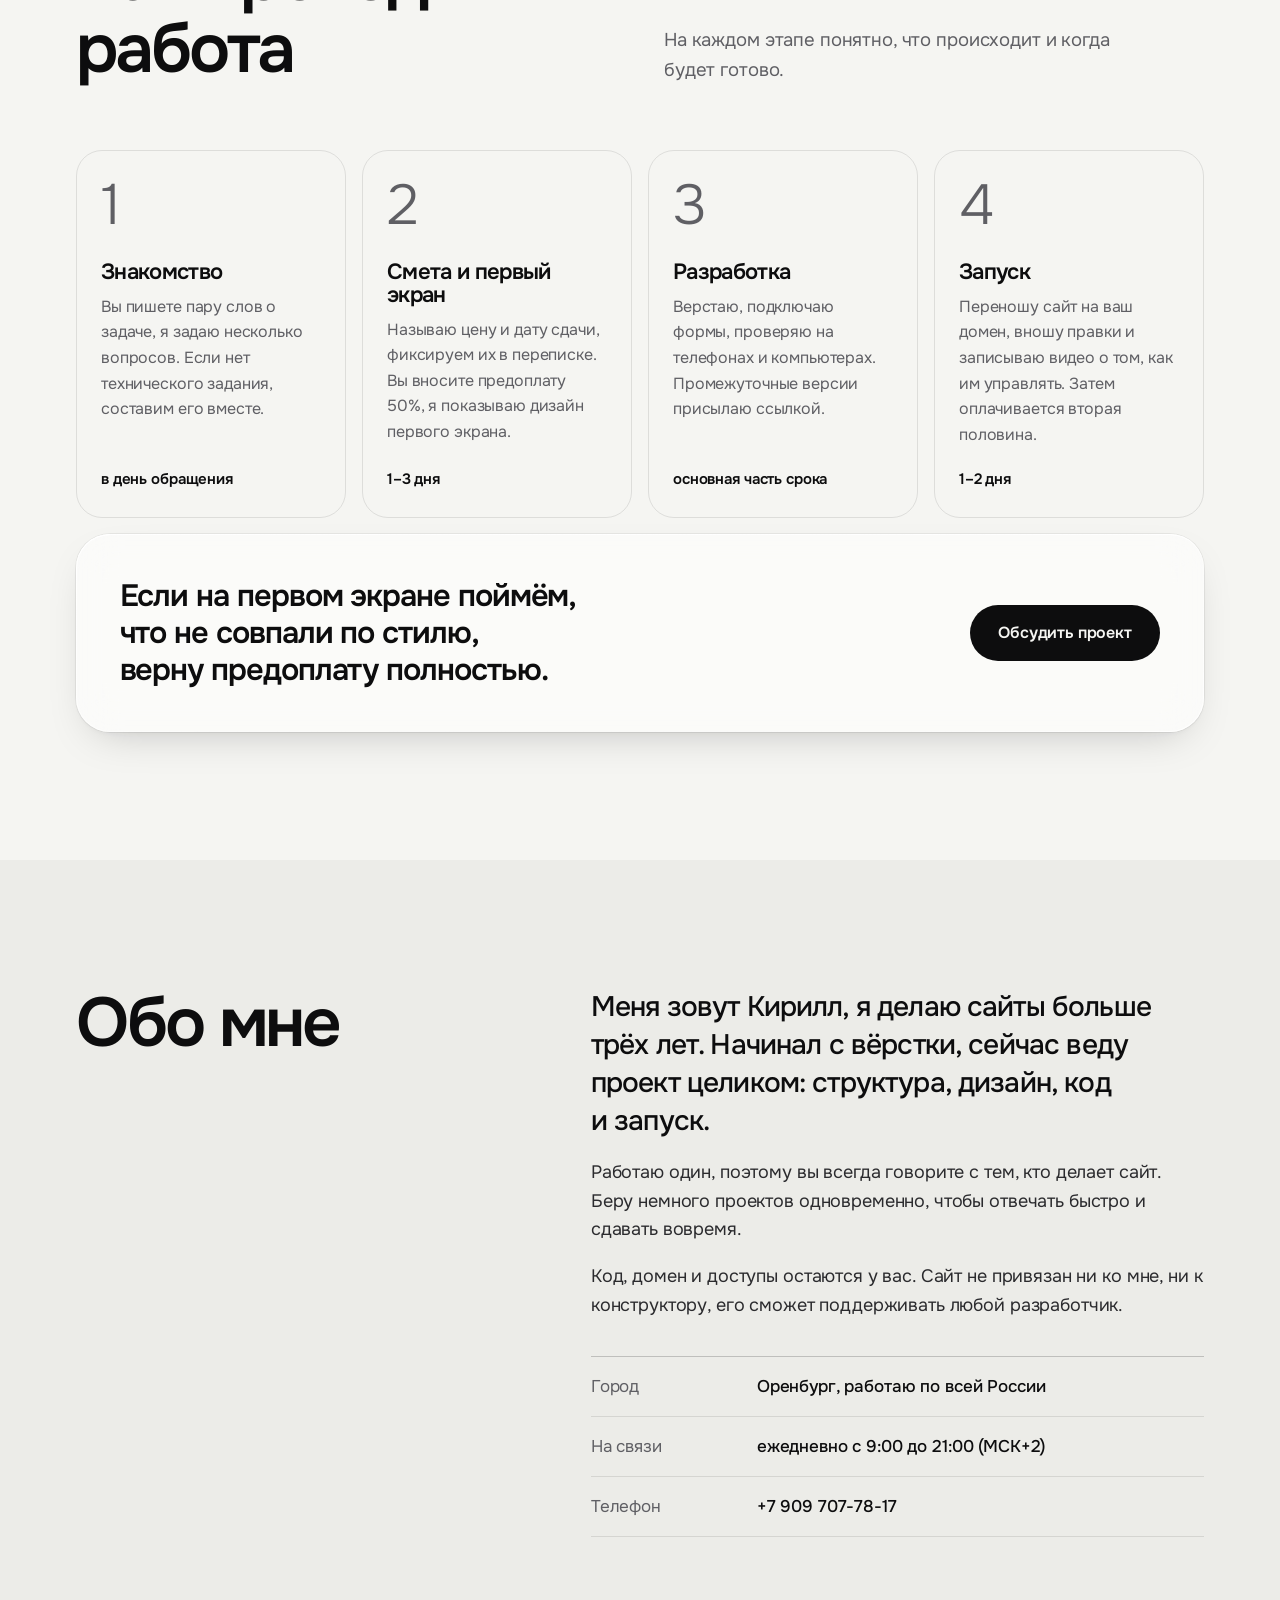
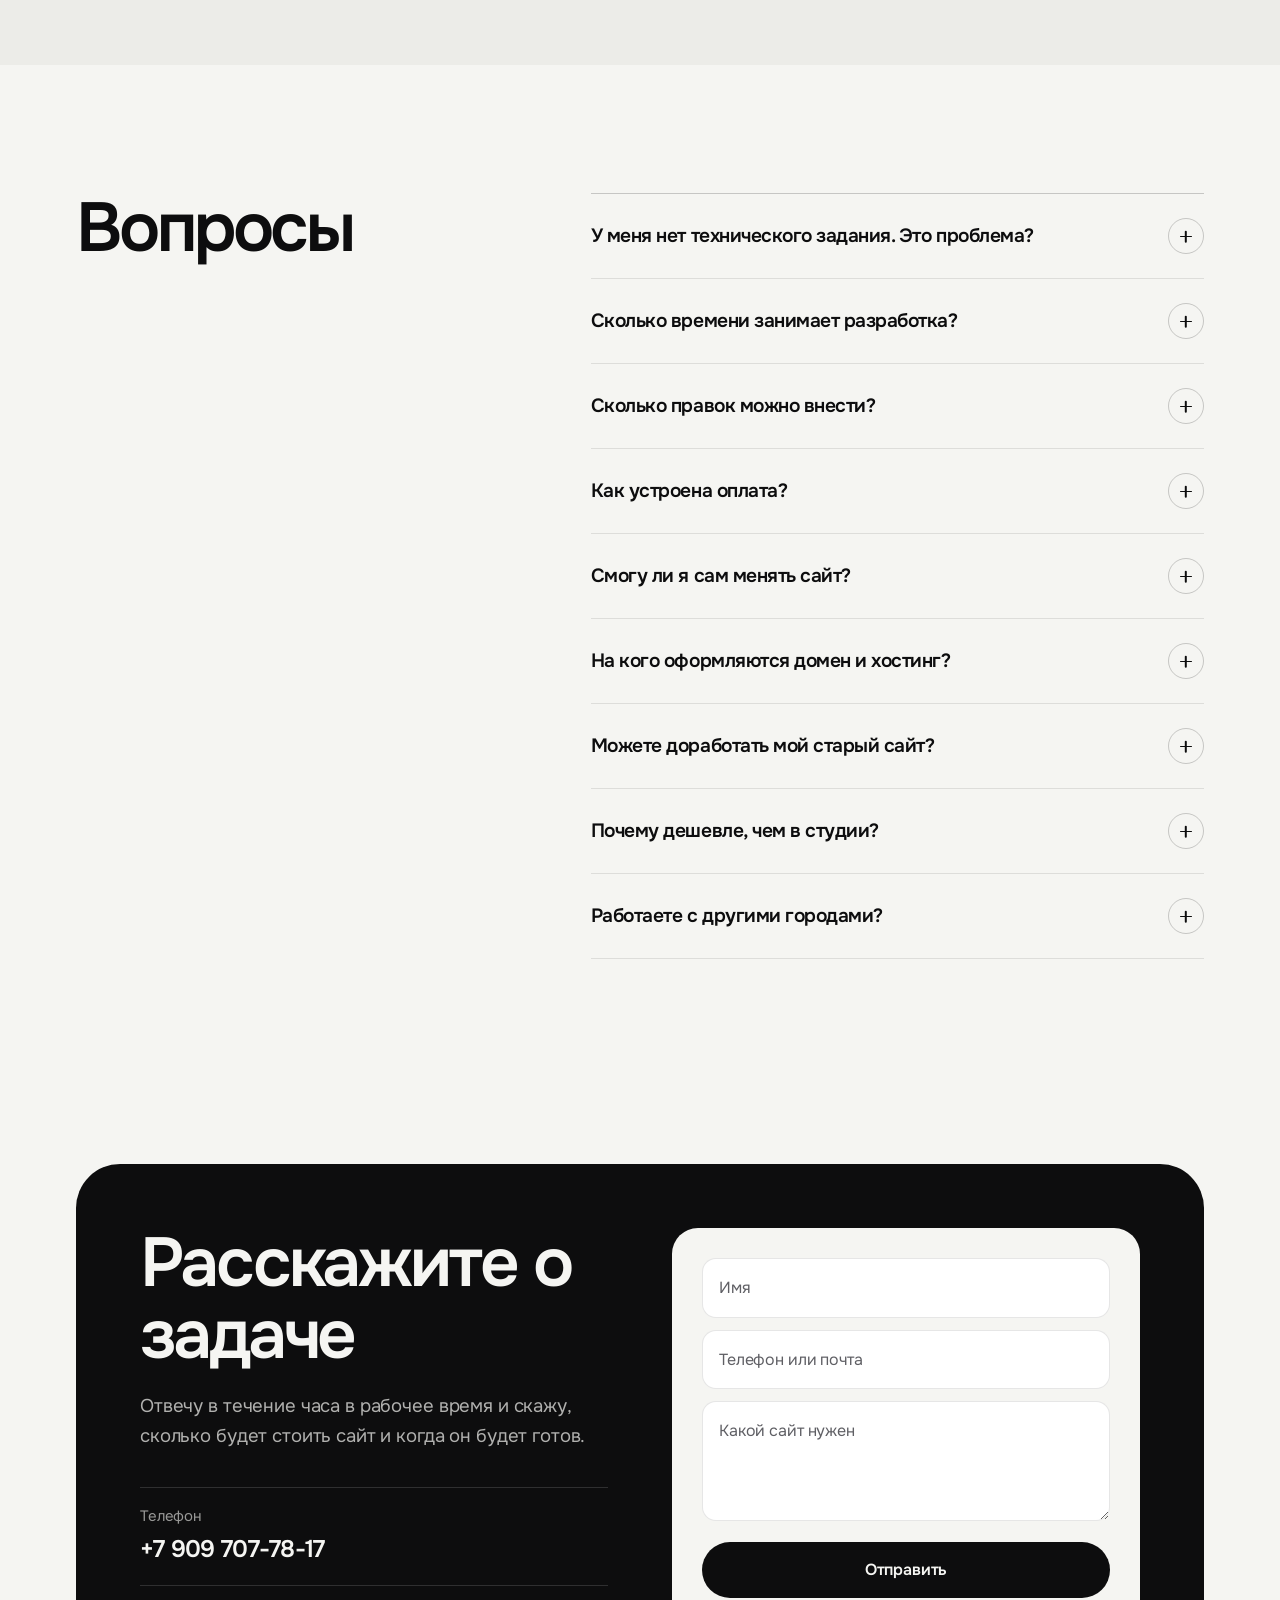
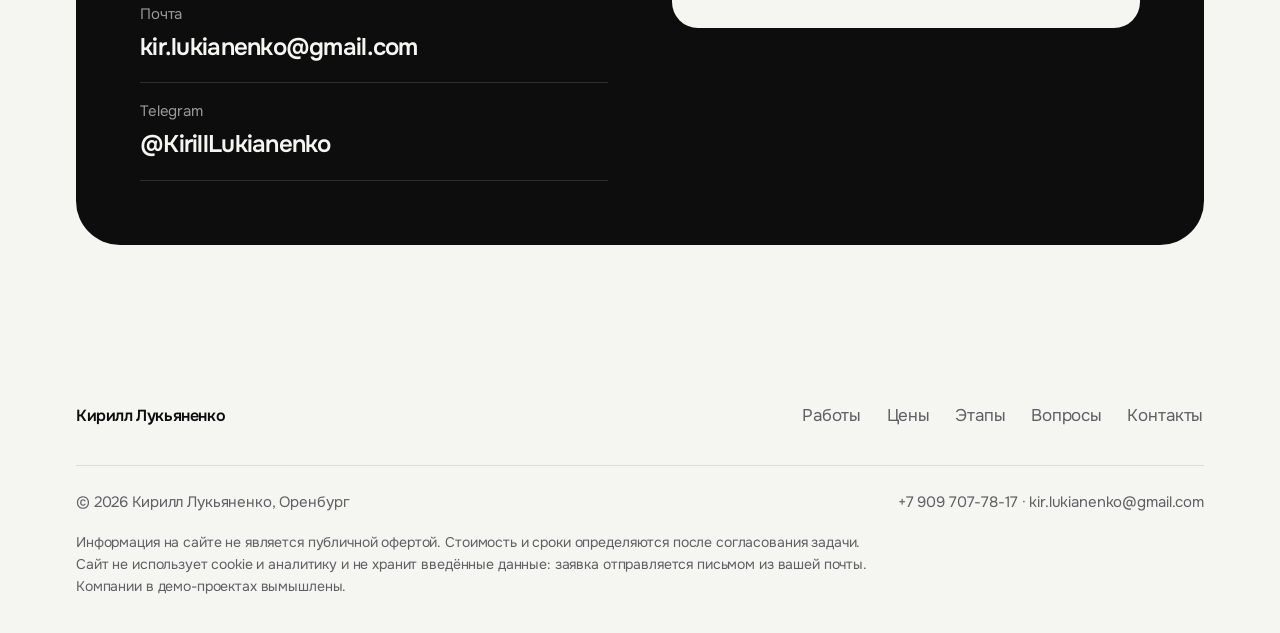
==== commit 707045cf: "Новая версия сайта-портфолио" ====
--- a/index.html
+++ b/index.html
@@ -1,1514 +1,353 @@
-
-<!DOCTYPE html>
-<html lang="ru" data-theme="light">
+<!doctype html>
+<html lang="ru">
 <head>
-<meta charset="UTF-8">
+<meta charset="utf-8">
 <meta name="viewport" content="width=device-width, initial-scale=1, viewport-fit=cover">
-<!--
-  ШПАРГАЛКА ПО ПРАВКАМ:
-  · Телефон:   +79097077817  и  +7 909 707-78-17
-  · Telegram:  t.me/KirillLukianenko
-  · WhatsApp:  wa.me/79097077817
-  · Почта:     kir.lukianenko@gmail.com
-  · Цены:      6 900 / 13 900 / 27 900  (и опции калькулятора: блок CALC в JS)
-  · Темы:      по умолчанию тема устройства (если не определена — светлая),
-               переключатель в шапке, выбор запоминается
-  · Работы:    папка works/ рядом (garazh12.html, polka.html, dvorik.html)
-  ФИРМЕННЫЙ СТИЛЬ: монохром + liquid glass (backdrop-filter), расфокус при
-  появлении блоков, блики на рамках. Тяжёлого нет: iframe и анимированных
-  орбов не используем, свечения нарисованы градиентами.
--->
-<title>Сайты под ключ от 6 900 ₽ — Кирилл Лукьяненко | Оренбург, вся Россия</title>
-<meta name="description" content="Разработка сайтов по техническому заданию: лендинги, корпоративные сайты, интернет-магазины. Оренбург и удалённо по всей России. Цена и срок фиксируются до старта, правки бесплатные. От 6 900 ₽.">
+<title>Разработка сайтов под ключ от 6 999 ₽ — Кирилл Лукьяненко, Оренбург</title>
+<meta name="description" content="Лендинги, корпоративные сайты и интернет-магазины под ключ. Цена и срок фиксируются до старта, правки бесплатно, оплата 50/50. Оренбург, удалённо по всей России.">
+<meta name="author" content="Кирилл Лукьяненко">
 <meta name="robots" content="index, follow">
-<link rel="canonical" href="https://k1rluk.github.io/Portfolio/">
-<link rel="alternate" hreflang="ru" href="https://k1rluk.github.io/Portfolio/">
-
+<meta name="format-detection" content="telephone=no">
+<meta name="color-scheme" content="light dark">
+<meta name="theme-color" content="#f5f5f2" id="metaTheme">
 <meta property="og:type" content="website">
 <meta property="og:locale" content="ru_RU">
+<meta property="og:title" content="Сайты под ключ от 6 999 ₽ — Кирилл Лукьяненко">
+<meta property="og:description" content="Цена и срок фиксируются до старта, правки бесплатно, оплата 50/50. Оренбург и вся Россия.">
 <meta property="og:url" content="https://k1rluk.github.io/Portfolio/">
-<meta property="og:site_name" content="Кирилл Лукьяненко — разработка сайтов">
-<meta property="og:title" content="Сайты под ключ от 6 900 ₽ — цена и срок фиксируются до старта">
-<meta property="og:description" content="Лендинги, корпоративные сайты и магазины. Правки бесплатно, исходники и домен — ваши. Первый разбор задачи ни к чему не обязывает.">
-<meta property="og:image" content="https://k1rluk.github.io/Portfolio/og-image.png">
+<meta property="og:image" content="https://k1rluk.github.io/Portfolio/img/og.jpg">
+<meta property="og:image:width" content="1200">
+<meta property="og:image:height" content="630">
+<link rel="canonical" href="https://k1rluk.github.io/Portfolio/">
 <meta name="twitter:card" content="summary_large_image">
-<meta name="twitter:image" content="https://k1rluk.github.io/Portfolio/og-image.png">
-<meta name="theme-color" id="metaTheme" content="#ffffff">
-
-<link rel="icon" href="data:image/svg+xml,%3Csvg xmlns='http://www.w3.org/2000/svg' viewBox='0 0 64 64'%3E%3Crect width='64' height='64' rx='18' fill='%230a0a0a'/%3E%3Ctext x='32' y='44' font-family='Georgia,serif' font-size='34' fill='%23fff' text-anchor='middle'%3EК%3C/text%3E%3C/svg%3E">
-
-<link rel="preconnect" href="https://fonts.googleapis.com">
-<link rel="preconnect" href="https://fonts.gstatic.com" crossorigin>
-<link href="https://fonts.googleapis.com/css2?family=Unbounded:wght@300;400;500;600&family=Manrope:wght@400;500;600;700&family=Caveat:wght@600;700&display=swap" rel="stylesheet">
-
+<link rel="icon" href="favicon.svg" type="image/svg+xml">
+<link rel="apple-touch-icon" href="img/icon-180.png">
+<link rel="preload" href="fonts/onest-cyr.woff2" as="font" type="font/woff2" crossorigin>
 <script>
-(function(){
-  var t = 'light';
-  try { t = localStorage.getItem('kl-theme') || (matchMedia('(prefers-color-scheme: dark)').matches ? 'dark' : 'light'); } catch(e){}
-  document.documentElement.setAttribute('data-theme', t);
-  var m = document.getElementById('metaTheme');
-  if (m) m.setAttribute('content', t === 'dark' ? '#050505' : '#ffffff');
-})();
+/* Тема до отрисовки: системная → светлая */
+(function(){var d=document.documentElement,t=null;d.classList.add('js');
+if(t!=='dark'&&t!=='light'){t=(window.matchMedia&&matchMedia('(prefers-color-scheme: dark)').matches)?'dark':'light'}
+if(t==='dark')d.classList.add('dark');
+var m=document.getElementById('metaTheme');if(m)m.setAttribute('content',t==='dark'?'#0a0a0b':'#f5f5f2');})();
 </script>
-
-<style>
-/* ==========================================================
-   ТОКЕНЫ ТЕМ
-   ========================================================== */
-:root{
-  --bg:#ffffff; --bg2:#f5f5f2;
-  --ink:#0a0a0a;
-  --mut:rgba(10,10,10,.60); --mut2:rgba(10,10,10,.38);
-  --line:rgba(10,10,10,.10); --line2:rgba(10,10,10,.24);
-  --glass:rgba(255,255,255,.55);
-  --glass2:rgba(255,255,255,.80);
-  --glass-brd:rgba(10,10,10,.09);
-  --glass-shadow:0 1px 2px rgba(10,10,10,.04), 0 18px 48px -28px rgba(10,10,10,.25),
-                 inset 0 1px 0 rgba(255,255,255,.95), inset 0 -1px 0 rgba(10,10,10,.05);
-  --header-bg:rgba(255,255,255,.66);
-  --inv-bg:#0a0a0a; --inv-ink:#ffffff; --inv-mut:rgba(255,255,255,.62); --inv-line:rgba(255,255,255,.16);
-  /* акцент — янтарь: только он выделяет важное (цены, CTA, маркеры) */
-  --acc:#e8890c; --acc-strong:#b45f00; --acc-soft:rgba(232,137,12,.14); --acc-glow:rgba(232,137,12,.45); --acc-on:#ffffff;
-  --on-accent:#ffffff; /* текст поверх плашки акцентного цвета */
-  --glow:10,10,10; --glow-a:.10; --glow-b:.06; --sweep:.40; --grain:.030;
-  --f-h:"Unbounded","Manrope",system-ui,sans-serif;
-  --f-b:"Manrope",system-ui,-apple-system,"Segoe UI",sans-serif;
-  --f-hand:"Caveat",cursive;
-  --max:1160px; --r:28px; --r-m:20px;
-  color-scheme:light;
-}
-html[data-theme="dark"]{
-  --on-accent:#141005;
-  color-scheme:dark;
-  --bg:#050505; --bg2:#000000;
-  --ink:#ffffff;
-  --mut:rgba(255,255,255,.62); --mut2:rgba(255,255,255,.38);
-  --line:rgba(255,255,255,.10); --line2:rgba(255,255,255,.24);
-  --glass:rgba(255,255,255,.05);
-  --glass2:rgba(255,255,255,.09);
-  --glass-brd:rgba(255,255,255,.10);
-  --glass-shadow:inset 0 1px 0 rgba(255,255,255,.07), inset 0 -1px 0 rgba(0,0,0,.4),
-                 0 30px 80px -50px rgba(0,0,0,.95);
-  --header-bg:rgba(10,10,10,.60);
-  --inv-bg:#ffffff; --inv-ink:#000000; --inv-mut:rgba(0,0,0,.62); --inv-line:rgba(0,0,0,.14);
-  --acc:#ffb020; --acc-strong:#ffc95e; --acc-soft:rgba(255,176,32,.14); --acc-glow:rgba(255,176,32,.35); --acc-on:#141005;
-  --glow:255,255,255; --glow-a:.26; --glow-b:.12; --sweep:.14; --grain:.050;
-}
-
-*,*::before,*::after{box-sizing:border-box}
-html{scroll-behavior:smooth;overflow-x:hidden;overflow-x:clip}
-body{
-  margin:0;background:var(--bg);color:var(--ink);
-  font-family:var(--f-b);font-size:17px;line-height:1.65;letter-spacing:-.01em;
-  -webkit-font-smoothing:antialiased;overflow-x:hidden;
-  -webkit-tap-highlight-color:transparent;
-}
-p,li,summary{overflow-wrap:break-word}
-::selection{background:var(--inv-bg);color:var(--inv-ink)}
-img,svg{display:block;max-width:100%}
-a{color:inherit;text-decoration:none}
-button{font:inherit;color:inherit;background:none;border:0;cursor:pointer}
-ul,ol{margin:0;padding:0;list-style:none}
-h1,h2,h3{margin:0;font-family:var(--f-h);font-weight:600;line-height:1.12;letter-spacing:-.02em;overflow-wrap:break-word;hyphens:auto}
-p{margin:0}
-:focus-visible{outline:2px solid var(--ink);outline-offset:3px;border-radius:6px}
-
-html.theme-anim, html.theme-anim *, html.theme-anim *::before, html.theme-anim *::after{
-  transition:background-color .45s ease, color .45s ease, border-color .45s ease, box-shadow .45s ease !important;
-}
-
-body::after{
-  content:"";position:fixed;inset:0;z-index:2000;pointer-events:none;opacity:var(--grain);
-  background-image:url("data:image/svg+xml,%3Csvg xmlns='http://www.w3.org/2000/svg' width='160' height='160'%3E%3Cfilter id='n'%3E%3CfeTurbulence type='fractalNoise' baseFrequency='.9' numOctaves='3' stitchTiles='stitch'/%3E%3CfeColorMatrix type='saturate' values='0'/%3E%3C/filter%3E%3Crect width='160' height='160' filter='url(%23n)'/%3E%3C/svg%3E");
-}
-
-::-webkit-scrollbar{width:10px}
-::-webkit-scrollbar-track{background:var(--bg)}
-::-webkit-scrollbar-thumb{background:var(--line2);border-radius:10px;border:3px solid var(--bg)}
-
-.wrap{max-width:var(--max);margin:0 auto;padding:0 24px}
-section{scroll-margin-top:110px;position:relative}
-section > .wrap{position:relative;z-index:1}
-
-/* ==========================================================
-   СТЕКЛО: фирменный liquid glass с настоящим блюром
-   ========================================================== */
-.glass{
-  background:var(--glass);
-  border:1px solid var(--glass-brd);
-  border-radius:var(--r);
-  backdrop-filter:blur(16px) saturate(150%);
-  -webkit-backdrop-filter:blur(16px) saturate(150%);
-  box-shadow:var(--glass-shadow);
-}
-.glow{position:absolute;border-radius:50%;pointer-events:none;z-index:0}
-
-/* водяной знак живёт ОТДЕЛЬНОЙ полосой и никогда ни на что не налезает */
-.band-mark{padding:clamp(26px,4.5vw,54px) 16px;overflow:hidden;display:flex;justify-content:center}
-.band-mark span{
-  font-family:var(--f-h);font-weight:600;letter-spacing:-.03em;white-space:nowrap;line-height:1;
-  font-size:clamp(30px,10.2vw,148px);
-  color:transparent;-webkit-text-stroke:1.5px var(--line);
-  user-select:none;
-}
-@supports not (-webkit-text-stroke:1px #000){ .band-mark span{color:var(--line)} }
-
-/* ==========================================================
-   ШАПКА
-   ========================================================== */
-.header{position:fixed;top:calc(16px + env(safe-area-inset-top,0px));left:0;right:0;z-index:100}
-.header-in{
-  max-width:var(--max);margin:0 auto;
-  display:flex;align-items:center;justify-content:space-between;gap:16px;
-  height:62px;padding:0 8px 0 26px;width:calc(100% - 32px);
-  background:var(--header-bg);
-  border:1px solid var(--glass-brd);border-radius:100px;
-  backdrop-filter:blur(20px) saturate(160%);
-  -webkit-backdrop-filter:blur(20px) saturate(160%);
-  box-shadow:var(--glass-shadow);
-  transition:background .3s ease,border-color .3s ease;
-}
-.header.is-stuck .header-in{background:var(--glass2)}
-
-.logo{font-family:var(--f-h);font-size:clamp(14px,0.81vw,15.5px);font-weight:500;letter-spacing:-.01em;white-space:nowrap}
-.logo b{font-weight:600}
-.logo span{color:var(--mut2);font-weight:400}
-
-.nav{display:flex;gap:24px}
-.nav a{font-size:clamp(14px,0.81vw,15.5px);font-weight:500;color:var(--mut);transition:color .2s}
-.nav a:hover{color:var(--ink)}
-
-.header-right{display:flex;align-items:center;gap:10px}
-.header-tel{font-size:clamp(14px,0.81vw,15.5px);font-weight:600;letter-spacing:-.01em;color:var(--mut);transition:color .2s;margin-right:6px}
-.header-tel:hover{color:var(--ink)}
-
-.theme-btn{
-  width:42px;height:42px;border-radius:50%;position:relative;flex-shrink:0;
-  border:1px solid var(--glass-brd);background:var(--glass);
-  transition:transform .25s ease,border-color .25s ease;
-}
-.theme-btn:hover{transform:rotate(18deg);border-color:var(--line2)}
-.theme-btn svg{
-  position:absolute;inset:0;margin:auto;width:17px;height:17px;
-  stroke:var(--ink);fill:none;stroke-width:1.7;stroke-linecap:round;stroke-linejoin:round;
-  transition:opacity .35s ease, transform .5s cubic-bezier(.2,.7,.2,1);
-}
-html[data-theme="light"] .i-sun{opacity:0;transform:rotate(-90deg) scale(.4)}
-html[data-theme="light"] .i-moon{opacity:1;transform:none}
-html[data-theme="dark"] .i-moon{opacity:0;transform:rotate(90deg) scale(.4)}
-html[data-theme="dark"] .i-sun{opacity:1;transform:none}
-
-.burger{display:none;width:44px;height:44px;border-radius:50%;position:relative}
-.burger i{position:absolute;left:12px;width:20px;height:1.6px;background:var(--ink);transition:.3s;border-radius:2px}
-.burger i:nth-child(1){top:18px}
-.burger i:nth-child(2){top:25px}
-body.menu-open .burger i:nth-child(1){top:21.5px;transform:rotate(45deg)}
-body.menu-open .burger i:nth-child(2){top:21.5px;transform:rotate(-45deg)}
-
-/* ==========================================================
-   КНОПКИ
-   ========================================================== */
-.btn{
-  display:inline-flex;align-items:center;justify-content:center;gap:10px;
-  border-radius:100px;padding:16px 28px;
-  font-size:15px;font-weight:600;letter-spacing:-.01em;white-space:nowrap;
-  transition:transform .22s ease, box-shadow .22s ease, background .22s ease, border-color .22s ease;
-}
-.btn:active{transform:translateY(0) scale(.985)}
-.btn-solid{background:var(--inv-bg);color:var(--inv-ink)}
-.btn-solid:hover{transform:translateY(-2px);box-shadow:0 16px 44px -18px rgba(var(--glow),.55)}
-.btn-ghost{border:1px solid var(--line2);color:var(--ink);background:var(--glass);
-  backdrop-filter:blur(12px);-webkit-backdrop-filter:blur(12px)}
-.btn-ghost:hover{border-color:var(--ink);transform:translateY(-2px)}
-.btn-sm{padding:11px 20px;font-size:clamp(14px,0.81vw,15.5px)}
-.btn svg{width:16px;height:16px;fill:currentColor;flex-shrink:0}
-
-/* ==========================================================
-   ПЕРВЫЙ ЭКРАН
-   ========================================================== */
-.hero{padding:170px 0 0;overflow:hidden}
-.hero .g1{width:640px;height:640px;top:-220px;right:-180px;opacity:var(--glow-a);
-  background:radial-gradient(circle at 50% 50%, rgba(var(--glow),.55), transparent 62%)}
-.hero .g2{width:520px;height:520px;bottom:-200px;left:-220px;opacity:var(--glow-b);
-  background:radial-gradient(circle at 50% 50%, rgba(var(--glow),.6), transparent 62%)}
-
-.hero-grid{display:grid;grid-template-columns:1.04fr .96fr;gap:64px;align-items:center}
-.hero-grid > *{min-width:0}
-
-h1{font-size:clamp(32px,4.9vw,58px);font-weight:600;letter-spacing:-.03em}
-h1 em{font-style:normal;position:relative;white-space:nowrap}
-h1 em::after{
-  content:"";position:absolute;left:-2%;right:-2%;bottom:-.10em;height:.30em;z-index:-1;
-  background:linear-gradient(90deg, rgba(var(--glow),.38), rgba(var(--glow),.10));
-  filter:blur(10px);border-radius:8px;
-}
-.hero-sub{color:var(--mut);font-size:17.5px;line-height:1.66;max-width:50ch;margin-top:26px}
-.hero-sub b{color:var(--ink);font-weight:600}
-.hero-actions{display:flex;flex-wrap:wrap;gap:12px;margin-top:36px}
-.hero-under{margin-top:22px;font-size:clamp(14px,0.81vw,15.5px);color:var(--mut2);max-width:44ch}
-
-.panel{padding:28px 28px 26px;position:relative}
-.panel-top{display:flex;flex-wrap:wrap;justify-content:space-between;align-items:baseline;gap:8px 14px;font-size:clamp(14px,0.81vw,15.5px);color:var(--mut2)}
-.panel-top b{color:var(--mut);font-weight:600}
-.panel-rows{margin-top:20px;border-top:1px solid var(--line)}
-.panel-row{
-  display:flex;flex-wrap:wrap;justify-content:space-between;align-items:baseline;gap:6px 18px;
-  padding:15px 0;border-bottom:1px solid var(--line);font-size:clamp(14.5px,0.83vw,16px);
-}
-.panel-row .k{color:var(--mut)}
-.panel-row .v{font-weight:600;text-align:right;letter-spacing:-.01em}
-.panel-note{margin-top:16px;font-size:clamp(14px,0.81vw,15.5px);line-height:1.55;color:var(--mut2)}
-.panel .btn{width:100%;margin-top:20px}
-
-/* ==========================================================
-   БЕГУЩАЯ СТРОКА
-   ========================================================== */
-.mq{
-  margin-top:clamp(70px,9vw,110px);
-  border-top:1px solid var(--line);border-bottom:1px solid var(--line);
-  padding:17px 0;overflow:hidden;
-  -webkit-mask-image:linear-gradient(90deg,transparent,#000 10%,#000 90%,transparent);
-  mask-image:linear-gradient(90deg,transparent,#000 10%,#000 90%,transparent);
-}
-.mq-track{display:flex;width:max-content;animation:mq 46s linear infinite}
-.mq:hover .mq-track{animation-play-state:paused}
-@keyframes mq{to{transform:translateX(-50%)}}
-.mq ul{display:flex;align-items:center}
-.mq li{font-size:clamp(14px,0.81vw,15.5px);font-weight:500;color:var(--mut);white-space:nowrap}
-.mq li::after{content:"·";margin:0 26px;color:var(--mut2)}
-
-/* ==========================================================
-   СЕКЦИИ
-   ========================================================== */
-.section{padding:clamp(84px,11vw,132px) 0}
-.section-head{max-width:700px;margin-bottom:clamp(38px,5vw,58px)}
-.section-head h2{font-size:clamp(25px,3.5vw,40px);font-weight:600}
-.section-head p{color:var(--mut);margin-top:16px;font-size:16.5px;line-height:1.65;max-width:58ch}
-
-.path{display:grid;grid-template-columns:repeat(3,1fr);gap:16px}
-.path > *{min-width:0}
-.path-card{padding:30px 28px;transition:border-color .3s,background .3s,transform .3s,box-shadow .3s}
-.path-card:hover{border-color:var(--line2);background:var(--glass2);transform:translateY(-4px)}
-.path-n{font-family:var(--f-h);font-weight:300;font-size:34px;color:var(--mut2);letter-spacing:-.02em}
-.path-card h3{font-size:17px;font-weight:600;margin-top:18px;letter-spacing:-.015em}
-.path-card p{color:var(--mut);font-size:clamp(14.5px,0.83vw,16px);line-height:1.6;margin-top:10px}
-
-.srv{display:grid;grid-template-columns:repeat(3,1fr);gap:16px}
-.srv > *{min-width:0}
-.srv-card{padding:32px 30px 28px;display:flex;flex-direction:column;transition:border-color .3s,background .3s,transform .3s,box-shadow .3s}
-.srv-card:hover{border-color:var(--line2);background:var(--glass2);transform:translateY(-4px)}
-.srv-n{font-family:var(--f-h);font-weight:300;font-size:clamp(14px,0.81vw,15.5px);color:var(--mut2);letter-spacing:.06em}
-.srv-card h3{font-size:20px;font-weight:600;margin-top:20px}
-.srv-card > p{color:var(--mut);font-size:15px;line-height:1.6;margin-top:12px}
-.srv-card ul{margin-top:20px;margin-bottom:24px;display:grid;gap:9px}
-.srv-card li{font-size:clamp(14px,0.81vw,15.5px);color:var(--mut);line-height:1.5;padding-left:18px;position:relative}
-.srv-card li::before{content:"—";position:absolute;left:0;color:var(--mut2)}
-.srv-foot{margin-top:auto;padding-top:20px;display:flex;align-items:baseline;gap:10px;border-top:1px solid var(--line)}
-.srv-price{font-family:var(--f-h);font-weight:500;font-size:17px;letter-spacing:-.02em}
-.srv-time{font-size:clamp(14px,0.81vw,15.5px);color:var(--mut2)}
-
-/* ==========================================================
-   РАБОТЫ: окна браузера с мини-макетом + живые демо (works/)
-   ========================================================== */
-.works{display:grid;grid-template-columns:repeat(3,1fr);gap:22px}
-.badge{display:inline-block;font-size:12.5px;font-weight:700;letter-spacing:.06em;text-transform:uppercase;
-  color:var(--acc-strong);background:var(--acc-soft);border:1px solid var(--acc-soft);border-radius:100px;padding:4px 12px}
-.kicker{display:block;font-size:13px;font-weight:700;letter-spacing:.22em;text-transform:uppercase;color:var(--acc-strong);margin-bottom:16px}
-.hero-badge{display:inline-flex;align-items:center;gap:10px;margin-bottom:26px;padding:8px 16px;border-radius:100px;
-  border:1px solid var(--glass-brd);background:var(--glass);backdrop-filter:blur(12px);-webkit-backdrop-filter:blur(12px);
-  font-size:clamp(14px,0.81vw,15.5px);font-weight:600;color:var(--mut)}
-.hero-badge .dot{width:8px;height:8px;border-radius:50%;background:var(--acc);box-shadow:0 0 0 4px var(--acc-soft);animation:pulse 2.6s ease infinite}
-@keyframes pulse{0%,100%{box-shadow:0 0 0 3px var(--acc-soft)}50%{box-shadow:0 0 0 8px transparent}}
-.works > *{min-width:0}
-.work{display:flex;flex-direction:column;gap:16px;transition:transform .4s cubic-bezier(.2,.7,.2,1)}
-.work:hover{transform:translateY(-7px)}
-.browser{
-  position:relative;border-radius:var(--r-m);overflow:hidden;
-  border:1px solid var(--glass-brd);background:var(--glass);
-  backdrop-filter:blur(14px);-webkit-backdrop-filter:blur(14px);
-  box-shadow:var(--glass-shadow);
-}
-.b-bar{display:flex;align-items:center;gap:6px;padding:11px 14px;border-bottom:1px solid var(--line);background:var(--glass2)}
-.b-bar i{width:9px;height:9px;border-radius:50%;background:var(--line2)}
-.b-bar em{
-  font-style:normal;font-size:12.5px;color:var(--mut2);margin-left:8px;
-  border:1px solid var(--line);border-radius:100px;padding:2px 10px;
-  max-width:60%;overflow:hidden;text-overflow:ellipsis;white-space:nowrap;
-}
-.b-body{display:block;height:200px;position:relative;overflow:hidden}
-.b-body::after{
-  content:"";position:absolute;inset:0;
-  background:linear-gradient(115deg,transparent 34%,rgba(255,255,255,var(--sweep)) 50%,transparent 66%);
-  transform:translateX(-130%);transition:transform .9s ease;
-}
-.work:hover .b-body::after{transform:translateX(130%)}
-.pv-garage{background:
-  linear-gradient(rgba(255,255,255,.92),rgba(255,255,255,.92)) left 22px top 26px / 118px 11px no-repeat,
-  linear-gradient(rgba(255,255,255,.40),rgba(255,255,255,.40)) left 22px top 46px / 168px 6px no-repeat,
-  linear-gradient(rgba(255,255,255,.40),rgba(255,255,255,.40)) left 22px top 58px / 132px 6px no-repeat,
-  linear-gradient(#ffb000,#ffb000) left 22px top 80px / 86px 26px no-repeat,
-  radial-gradient(circle at 82% 78%, rgba(255,176,0,.30), transparent 55%),
-  repeating-linear-gradient(135deg, rgba(255,176,0,.22) 0 8px, transparent 8px 22px) right -20px bottom -30px / 62% 90% no-repeat,
-  #101010;}
-.pv-polka{background:
-  linear-gradient(rgba(240,228,208,.92),rgba(240,228,208,.92)) left 22px top 30px / 96px 12px no-repeat,
-  linear-gradient(rgba(240,228,208,.42),rgba(240,228,208,.42)) left 22px top 52px / 150px 6px no-repeat,
-  linear-gradient(#c8a26a,#c8a26a) left 22px top 78px / 74px 24px no-repeat,
-  radial-gradient(circle at 78% 30%, rgba(200,162,106,.35), transparent 52%),
-  repeating-linear-gradient(90deg, rgba(200,162,106,.16) 0 2px, transparent 2px 26px) right 0 top 0 / 46% 100% no-repeat,
-  #16120e;}
-.pv-dvorik{background:
-  linear-gradient(rgba(20,30,20,.85),rgba(20,30,20,.85)) left 22px top 28px / 128px 11px no-repeat,
-  linear-gradient(rgba(20,30,20,.40),rgba(20,30,20,.40)) left 22px top 48px / 158px 6px no-repeat,
-  linear-gradient(#5f7a5a,#5f7a5a) left 22px top 74px / 82px 25px no-repeat,
-  radial-gradient(circle at 80% 80%, rgba(95,122,90,.30), transparent 55%),
-  radial-gradient(circle at 62% 18%, rgba(95,122,90,.18), transparent 40%),
-  #f4f3ee;}
-.work-meta b{font-family:var(--f-h);font-weight:500;font-size:15.5px;letter-spacing:-.015em;display:block}
-.work-meta span{display:block;color:var(--mut);font-size:clamp(14px,0.81vw,15.5px);line-height:1.45;margin-top:7px}
-.work-meta em{display:block;font-style:normal;color:var(--mut2);font-size:clamp(14px,0.81vw,15.5px);margin-top:9px;transition:color .25s}
-font-size:clamp(11.5px,1.1vw,12.5px);font-weight:700;letter-spacing:.08em;text-transform:uppercase;color:#fff;
-  background:rgba(10,10,11,.55);border:1px solid rgba(255,255,255,.22);backdrop-filter:blur(8px);-webkit-backdrop-filter:blur(8px);
-  border-radius:100px;padding:5px 11px;transition:background .25s,border-color .25s}
-.work-tag i{width:6px;height:6px;border-radius:50%;background:#3ddc84;box-shadow:0 0 0 2px rgba(61,220,132,.25)}
-.work:hover .work-tag{background:var(--acc);border-color:var(--acc);color:var(--on-accent)}
-.work:hover .work-meta em{color:var(--ink)}
-.works-note{margin-top:34px;color:var(--mut2);font-size:clamp(14px,0.81vw,15.5px);max-width:64ch;line-height:1.6}
-.works-note b{color:var(--mut);font-weight:600}
-
-/* ==========================================================
-   ПРОЦЕСС
-   ========================================================== */
-.process-band{background:var(--bg2);border-top:1px solid var(--line);border-bottom:1px solid var(--line)}
-.steps{border-top:1px solid var(--line)}
-.step{
-  display:grid;grid-template-columns:96px 1fr;gap:28px;
-  padding:32px 0;border-bottom:1px solid var(--line);transition:padding-left .3s ease;
-}
-.step:hover{padding-left:10px}
-.step-n{font-family:var(--f-h);font-weight:300;font-size:40px;line-height:1;color:var(--mut2);letter-spacing:-.03em}
-.step h3{font-size:18px;font-weight:600}
-.step p{color:var(--mut);font-size:15.5px;line-height:1.65;margin-top:9px;max-width:64ch}
-.step-meta{
-  display:inline-block;margin-top:14px;padding:6px 14px;border-radius:100px;
-  border:1px solid var(--line);background:var(--glass);
-  font-size:clamp(14px,0.81vw,15.5px);font-weight:500;color:var(--mut);
-}
-
-/* ==========================================================
-   ЦЕНЫ + КАЛЬКУЛЯТОР
-   ========================================================== */
-.prices{display:grid;grid-template-columns:repeat(3,1fr);gap:26px 18px;align-items:stretch}
-.prices > *{min-width:0}
-.price{padding:34px 30px 30px;display:flex;flex-direction:column;position:relative;transition:transform .3s,border-color .3s,background .3s,box-shadow .3s}
-.price:hover{transform:translateY(-5px);border-color:var(--line2)}
-.price h3{font-size:20px;font-weight:600}
-.price-desc{color:var(--mut);font-size:clamp(14.5px,0.83vw,16px);line-height:1.55;margin-top:10px;min-height:44px}
-.price-sum{margin:24px 0;padding:20px 0;border-top:1px solid var(--line);border-bottom:1px solid var(--line)}
-.price-sum .from{display:block;font-size:clamp(14px,0.81vw,15.5px);color:var(--mut2);margin-bottom:6px}
-.price-sum .val{font-family:var(--f-h);font-weight:500;font-size:32px;letter-spacing:-.03em;line-height:1}
-.price-sum .val sup{font-size:15px;top:-.8em;margin-left:2px}
-.price-per{display:block;margin-top:9px;font-size:clamp(14px,0.81vw,15.5px);color:var(--mut2)}
-.price ul{display:grid;gap:11px;margin-bottom:28px}
-.price li{font-size:clamp(14.5px,0.83vw,16px);color:var(--mut);line-height:1.5;display:flex;gap:10px}
-.price li svg{width:14px;height:14px;stroke:currentColor;opacity:.55;fill:none;stroke-width:2;stroke-linecap:round;stroke-linejoin:round;flex-shrink:0;margin-top:5px}
-.price .btn{width:100%;margin-top:auto}
-
-.price-feat{background:var(--inv-bg);border-color:var(--inv-bg);color:var(--inv-ink)}
-.price-feat:hover{border-color:var(--inv-bg)}
-.price-feat .price-desc,.price-feat li{color:var(--inv-mut)}
-.price-feat .price-sum{border-color:var(--inv-line)}
-.price-feat .from,.price-feat .price-per{color:var(--inv-mut)}
-.price-flag{
-  position:absolute;top:-13px;left:50%;transform:translateX(-50%);
-  background:var(--bg);color:var(--ink);border:1px solid var(--line);border-radius:100px;padding:6px 16px;
-  font-size:13.5px;font-weight:600;white-space:nowrap;
-}
-.prices-note{margin-top:34px;color:var(--mut2);font-size:clamp(14.5px,0.83vw,16px);max-width:66ch;line-height:1.6}
-.prices-note b{color:var(--mut);font-weight:600}
-
-.included{
-  margin-top:20px;display:grid;grid-template-columns:repeat(4,1fr);gap:1px;
-  background:var(--line);border:1px solid var(--line);border-radius:var(--r-m);overflow:hidden;
-}
-.included > *{min-width:0}
-.included div{background:var(--glass);backdrop-filter:blur(12px);-webkit-backdrop-filter:blur(12px);padding:18px 20px;font-size:clamp(14px,0.81vw,15.5px);color:var(--mut);line-height:1.45}
-.included b{display:block;color:var(--ink);font-size:clamp(14px,0.81vw,15.5px);font-weight:600;margin-bottom:5px;letter-spacing:-.01em}
-
-/* калькулятор сметы */
-.calc{margin-top:56px;padding:clamp(28px,4.5vw,44px);position:relative;overflow:hidden}
-.calc h3{font-size:clamp(20px,2.6vw,28px)}
-.calc-lead{color:var(--mut);font-size:15px;margin-top:10px;max-width:52ch}
-.calc-groups{display:grid;gap:22px;margin-top:28px}
-.calc-groups fieldset{border:0;margin:0;padding:0}
-.calc-groups legend{font-size:clamp(14px,0.81vw,15.5px);font-weight:600;letter-spacing:.14em;text-transform:uppercase;color:var(--mut2);margin-bottom:12px;padding:0}
-.pills{display:flex;flex-wrap:wrap;gap:10px}
-.pill{position:relative;display:inline-flex}
-.pill input{position:absolute;opacity:0;width:100%;height:100%;margin:0;cursor:pointer}
-.pill span{
-  display:inline-flex;align-items:center;gap:8px;
-  border:1px solid var(--line2);border-radius:100px;padding:11px 18px;
-  font-size:clamp(14px,0.81vw,15.5px);font-weight:600;color:var(--mut);cursor:pointer;
-  transition:background .25s,color .25s,border-color .25s,transform .2s;
-  background:var(--glass);backdrop-filter:blur(10px);-webkit-backdrop-filter:blur(10px);
-}
-.pill span small{font-weight:500;color:var(--mut2);font-size:clamp(14px,0.81vw,15.5px)}
-.pill:hover span{border-color:var(--ink);color:var(--ink)}
-.pill input:checked + span{background:var(--inv-bg);color:var(--inv-ink);border-color:var(--inv-bg)}
-.pill input:checked + span small{color:var(--inv-mut)}
-.pill input:focus-visible + span{outline:2px solid var(--ink);outline-offset:3px}
-.calc-out{
-  margin-top:30px;padding-top:26px;border-top:1px solid var(--line);
-  display:flex;flex-wrap:wrap;align-items:center;justify-content:space-between;gap:20px;
-}
-.calc-sum .k{font-size:clamp(14px,0.81vw,15.5px);color:var(--mut2);display:block;margin-bottom:6px}
-.calc-sum .v{font-family:var(--f-h);font-weight:500;font-size:clamp(26px,3.4vw,38px);letter-spacing:-.03em;line-height:1}
-.calc-sum .v sup{font-size:16px;top:-.8em;margin-left:2px}
-.calc-note{font-size:clamp(14px,0.81vw,15.5px);color:var(--mut2);margin-top:8px;max-width:40ch}
-.calc-btns{display:flex;flex-wrap:wrap;gap:10px}
-
-/* ==========================================================
-   СРАВНЕНИЕ / ПРИНЦИПЫ
-   ========================================================== */
-.compare{display:grid;grid-template-columns:repeat(3,1fr);gap:16px}
-.compare > *{min-width:0}
-.cmp{padding:30px 28px;transition:border-color .3s,background .3s,transform .3s,box-shadow .3s}
-.cmp:hover{border-color:var(--line2);transform:translateY(-3px)}
-.cmp .tag{display:block;font-size:clamp(14px,0.81vw,15.5px);color:var(--mut2);margin-bottom:12px}
-.cmp h3{font-size:18px;font-weight:600}
-.cmp ul{margin-top:16px;display:grid;gap:10px}
-.cmp li{font-size:clamp(14px,0.81vw,15.5px);color:var(--mut);line-height:1.55;padding-left:20px;position:relative}
-.cmp li.minus::before{content:"—";position:absolute;left:0;color:var(--mut2)}
-.cmp li.plus::before{content:"+";position:absolute;left:1px;color:var(--ink);font-weight:700}
-.cmp-me{background:var(--inv-bg);border-color:var(--inv-bg);color:var(--inv-ink)}
-.cmp-me:hover{border-color:var(--inv-bg)}
-.cmp-me .tag{color:var(--inv-mut)}
-.cmp-me li{color:var(--inv-mut)}
-.cmp-me li.plus::before{color:var(--inv-ink)}
-
-.why{display:grid;grid-template-columns:1fr 1fr;gap:16px}
-.why > *{min-width:0}
-.why-card{padding:28px 30px;transition:border-color .3s,background .3s,transform .3s,box-shadow .3s}
-.why-card:hover{border-color:var(--line2);background:var(--glass2);transform:translateY(-3px)}
-.why-card h3{font-size:16.5px;font-weight:600;letter-spacing:-.015em}
-.why-card p{color:var(--mut);font-size:clamp(14.5px,0.83vw,16px);line-height:1.62;margin-top:10px}
-.srv-card:hover,.path-card:hover,.why-card:hover,.price:hover,.cmp:hover{
-  box-shadow:var(--glass-shadow), 0 0 46px -18px rgba(var(--glow),.35);
-}
-
-/* ==========================================================
-   ОБО МНЕ / FAQ / КОНТАКТЫ
-   ========================================================== */
-.about{display:grid;grid-template-columns:1fr 400px;gap:clamp(40px,6vw,80px);align-items:start}
-.about > *{min-width:0}
-.about-text p{color:var(--mut);font-size:16.5px;line-height:1.75}
-.about-text p + p{margin-top:18px}
-.about-text b{color:var(--ink);font-weight:600}
-.about-sign{margin-top:34px;display:flex;align-items:flex-end;gap:20px;flex-wrap:wrap}
-.about-sign .hand{font-family:var(--f-hand);font-weight:600;font-size:clamp(30px,5vw,42px);line-height:1;color:var(--ink);transform:rotate(-2deg)}
-.about-sign small{font-size:clamp(14px,0.81vw,15.5px);color:var(--mut2);line-height:1.5;padding-bottom:4px}
-
-.about-card{padding:8px 28px 24px}
-.about-card .row{display:flex;justify-content:space-between;gap:18px;align-items:baseline;padding:15px 0;border-bottom:1px solid var(--line);font-size:clamp(14.5px,0.83vw,16px)}
-.about-card .row:last-child{border-bottom:0}
-.about-card .k{color:var(--mut)}
-.about-card .v{font-weight:600;text-align:right}
-.about-card .cap{padding:20px 0 6px;font-family:var(--f-h);font-size:clamp(14px,0.81vw,15.5px);font-weight:500;color:var(--mut2)}
-
-.faq{overflow:hidden;padding:6px 34px}
-.faq-item{border-bottom:1px solid var(--line)}
-.faq-item:last-child{border-bottom:0}
-.faq-item summary{
-  list-style:none;cursor:pointer;position:relative;
-  padding:24px 44px 24px 0;font-size:16.5px;font-weight:600;letter-spacing:-.015em;
-  color:var(--mut);transition:color .25s;
-}
-.faq-item summary::-webkit-details-marker{display:none}
-.faq-item summary:hover{color:var(--ink)}
-.faq-item summary::before,.faq-item summary::after{
-  content:"";position:absolute;right:8px;top:50%;background:currentColor;border-radius:2px;
-  transition:transform .32s ease,opacity .32s ease;
-}
-.faq-item summary::before{width:14px;height:1.6px;margin-top:-.8px}
-.faq-item summary::after{width:1.6px;height:14px;right:14.2px;margin-top:-7px}
-.faq-item[open] summary{color:var(--ink)}
-.faq-item[open] summary::after{transform:rotate(90deg);opacity:0}
-.faq-body{padding:0 44px 0 0;overflow:hidden;color:var(--mut);font-size:15px;line-height:1.7}
-.faq-in{padding-bottom:26px}
-.faq-body b{color:var(--ink);font-weight:600}
-
-.contact{overflow:hidden}
-.contact .g1{width:720px;height:720px;left:50%;top:50%;transform:translate(-50%,-50%);opacity:var(--glow-a);
-  background:radial-gradient(circle, rgba(var(--glow),.45), transparent 60%)}
-.contact-card{border-radius:36px;padding:clamp(44px,7vw,84px) clamp(26px,5vw,72px);text-align:center}
-.contact-card h2{font-size:clamp(24px,3.6vw,42px);font-weight:600;max-width:22ch;margin:0 auto}
-.contact-card .lead{color:var(--mut);font-size:16.5px;line-height:1.65;max-width:46ch;margin:20px auto 0}
-.scarcity{
-  display:inline-flex;align-items:center;gap:10px;max-width:100%;margin-top:28px;padding:10px 20px;
-  border:1px solid var(--line2);border-radius:100px;background:var(--glass);
-  backdrop-filter:blur(10px);-webkit-backdrop-filter:blur(10px);
-  font-size:clamp(14px,0.81vw,15.5px);font-weight:500;color:var(--mut);
-}
-.channels{max-width:600px;margin:32px auto 0;display:grid;gap:12px;text-align:left}
-.channel{
-  display:flex;align-items:center;gap:16px;padding:15px 18px;
-  border:1px solid var(--glass-brd);border-radius:var(--r-m);background:var(--glass);
-  backdrop-filter:blur(12px);-webkit-backdrop-filter:blur(12px);
-  transition:border-color .25s,background .25s,transform .25s;
-}
-.channel:hover{border-color:var(--line2);background:var(--glass2);transform:translateY(-2px)}
-.ch-ico{
-  width:42px;height:42px;border-radius:14px;flex-shrink:0;display:grid;place-items:center;
-  background:rgba(var(--glow),.07);
-  box-shadow:inset 0 1px 0 rgba(255,255,255,.25), inset 0 -1px 0 rgba(var(--glow),.12);
-}
-.ch-ico svg{width:20px;height:20px;fill:var(--ink)}
-.ch-txt{flex:1;min-width:0}
-.ch-txt .k{display:block;font-size:clamp(14px,0.81vw,15.5px);color:var(--mut2)}
-.ch-txt .v{display:block;font-size:16px;font-weight:600;letter-spacing:-.015em;margin-top:2px;overflow-wrap:anywhere}
-.ch-arrow{width:15px;height:15px;stroke:var(--mut2);fill:none;stroke-width:1.7;stroke-linecap:round;stroke-linejoin:round;transition:stroke .25s,transform .25s;flex-shrink:0}
-.channel:hover .ch-arrow{stroke:var(--ink);transform:translate(2px,-2px)}
-.contact-hand{
-  margin-top:26px;font-family:var(--f-hand);font-weight:600;font-size:24px;
-  color:var(--ink);transform:rotate(-1.5deg);display:inline-block;position:relative;
-}
-.contact-hand::after{
-  content:"";position:absolute;left:0;right:0;bottom:-2px;height:6px;
-  background:rgba(var(--glow),.30);filter:blur(6px);border-radius:4px;
-}
-.contact-tiny{margin-top:10px;font-size:clamp(14px,0.81vw,15.5px);color:var(--mut2)}
-
-.footer{border-top:1px solid var(--line);padding:34px 0 42px}
-.footer-in{display:flex;flex-wrap:wrap;gap:14px 34px;align-items:center;justify-content:space-between;font-size:clamp(14px,0.81vw,15.5px);color:var(--mut2)}
-.footer nav{display:flex;flex-wrap:wrap;gap:22px}
-.footer a:hover{color:var(--ink)}
-.footer-top{
-  width:40px;height:40px;border-radius:50%;border:1px solid var(--line);
-  display:grid;place-items:center;color:var(--mut);
-  transition:border-color .25s,color .25s,transform .25s;
-}
-.footer-top:hover{border-color:var(--line2);color:var(--ink);transform:translateY(-3px)}
-.footer-top svg{width:15px;height:15px;stroke:currentColor;fill:none;stroke-width:1.8;stroke-linecap:round;stroke-linejoin:round}
-
-/* ==========================================================
-   МЕНЮ И НИЖНЯЯ ПАНЕЛЬ
-   ========================================================== */
-.mobile-menu{
-  position:fixed;inset:0;z-index:95;
-  backdrop-filter:blur(28px) saturate(140%);
-  -webkit-backdrop-filter:blur(28px) saturate(140%);
-  display:flex;flex-direction:column;justify-content:center;gap:6px;
-  padding:90px 34px 40px;
-  opacity:0;pointer-events:none;transition:opacity .3s ease;
-}
-html[data-theme="light"] .mobile-menu{background:rgba(255,255,255,.90)}
-html[data-theme="dark"] .mobile-menu{background:rgba(5,5,5,.90)}
-body.menu-open .mobile-menu{opacity:1;pointer-events:auto}
-.mobile-menu > *{
-  opacity:0;transform:translateY(16px);filter:blur(10px);
-  transition:opacity .4s ease,transform .45s cubic-bezier(.2,.7,.2,1),filter .4s ease;
-}
-body.menu-open .mobile-menu > *{opacity:1;transform:none;filter:blur(0)}
-body.menu-open .mobile-menu > :nth-child(1){transition-delay:.05s}
-body.menu-open .mobile-menu > :nth-child(2){transition-delay:.09s}
-body.menu-open .mobile-menu > :nth-child(3){transition-delay:.13s}
-body.menu-open .mobile-menu > :nth-child(4){transition-delay:.17s}
-body.menu-open .mobile-menu > :nth-child(5){transition-delay:.21s}
-body.menu-open .mobile-menu > :nth-child(6){transition-delay:.25s}
-body.menu-open .mobile-menu > :nth-child(7){transition-delay:.31s}
-body.menu-open .mobile-menu > :nth-child(8){transition-delay:.37s}
-.mobile-menu a.m-link{
-  font-family:var(--f-h);font-size:23px;font-weight:500;letter-spacing:-.02em;
-  padding:12px 0;border-bottom:1px solid var(--line);
-}
-.mobile-menu .m-actions{display:grid;gap:10px;margin-top:26px}
-.mobile-menu .m-tel{margin-top:18px;font-size:16px;color:var(--mut);font-weight:600}
-
-.mbar{
-  position:fixed;left:14px;right:14px;bottom:calc(14px + env(safe-area-inset-bottom,0px));z-index:90;
-  display:none;gap:10px;padding:10px;border-radius:100px;
-  background:var(--glass2);border:1px solid var(--glass-brd);
-  backdrop-filter:blur(20px) saturate(160%);-webkit-backdrop-filter:blur(20px) saturate(160%);
-  box-shadow:var(--glass-shadow);
-}
-.mbar .btn{flex:1;padding:13px 10px;font-size:clamp(14.5px,0.83vw,16px)}
-
-/* появление: фирменный расфокус */
-.rv{opacity:0;transform:translateY(24px);filter:blur(10px);
-  transition:opacity .75s ease,transform .75s cubic-bezier(.2,.7,.2,1),filter .75s ease}
-.rv.in{opacity:1;transform:none;filter:blur(0)}
-.rv-d1{transition-delay:.09s}.rv-d2{transition-delay:.18s}.rv-d3{transition-delay:.27s}
-
-/* ==========================================================
-   АДАПТИВ
-   ========================================================== */
-@media (max-width:1020px){
-  .nav,.header-tel{display:none}
-  .burger{display:block}
-  .hero{padding-top:140px}
-  .hero-grid{grid-template-columns:1fr;gap:44px}
-  /* на планшетах h1 крупнее, чем ширина колонки — снимаем принудительную перенонепрерывность */
-  h1 em{white-space:normal}
-  h1 em::after{left:-1%;right:-1%}
-  .path,.srv{grid-template-columns:1fr;gap:14px}
-  .compare{grid-template-columns:1fr;gap:14px}
-  .cmp-me{order:-1}
-  .included{grid-template-columns:1fr 1fr}
-  .prices{grid-template-columns:1fr;gap:26px}
-  .price-feat{order:-1}
-  .why{grid-template-columns:1fr}
-  .about{grid-template-columns:1fr}
-  .works{grid-template-columns:1fr;gap:26px;max-width:520px;margin:0 auto}
-  .calc-out{flex-direction:column;align-items:flex-start}
-}
-@media (max-width:1020px) and (pointer:coarse){
-  .mbar{display:flex}
-  .footer{padding-bottom:110px}
-}
-@media (max-width:1280px){
-  h1 em{white-space:normal}
-}
-@media (max-width:640px){
-  body{font-size:16px}
-  .wrap{padding:0 18px}
-  .header{top:calc(10px + env(safe-area-inset-top,0px))}
-  .header-in{width:calc(100% - 20px);height:58px;padding-left:20px}
-  .logo span{display:none}
-  section{scroll-margin-top:90px}
-  .hero{padding-top:118px}
-  .step{grid-template-columns:1fr;gap:10px;padding:26px 0}
-  .step-n{font-size:32px}
-  .faq{padding:2px 22px}
-  .faq-item summary{padding-right:36px;font-size:15.5px}
-  .faq-body{padding-right:8px}
-  .btn{width:100%}
-  .hero-actions .btn{width:100%}
-  .contact-card{border-radius:28px;margin-bottom:76px}
-  .included{grid-template-columns:1fr}
-  .footer-in{flex-direction:column;align-items:flex-start;gap:16px}
-  .calc-btns{width:100%}
-  .calc-btns .btn{width:100%}
-}
-@media (max-width:1020px){
-  .header-right .btn{display:none}   // в бургер-режиме кнопка не нужна — меню и так есть
-}
-@media (max-width:640px){
-  .header-in{gap:8px;padding-right:6px}
-  .header-right{gap:6px}
-}
-@media (prefers-reduced-motion:reduce){
-  html{scroll-behavior:auto}
-  *,*::before,*::after{animation-duration:.01ms !important;transition-duration:.01ms !important}
-  .rv{opacity:1;transform:none;filter:none}
-  .mq-track{animation:none}
-}
-</style>
-
+<link rel="stylesheet" href="css/style.css">
 <script type="application/ld+json">
-{
-  "@context": "https://schema.org",
-  "@graph": [
-    {
-      "@type": "ProfessionalService",
-      "name": "Кирилл Лукьяненко — разработка сайтов",
-      "description": "Фриланс-разработчик из Оренбурга: лендинги, корпоративные сайты, интернет-магазины по техническому заданию. Цена и срок фиксируются до старта, правки бесплатные.",
-      "telephone": "+7 909 707-78-17",
-      "email": "kir.lukianenko@gmail.com",
-      "priceRange": "от 6900 RUR",
-      "areaServed": "RU",
-      "address": { "@type": "PostalAddress", "addressLocality": "Оренбург", "addressCountry": "RU" },
-      "sameAs": [ "https://t.me/KirillLukianenko", "https://wa.me/79097077817" ],
-      "makesOffer": [
-        { "@type": "Offer", "name": "Лендинг под ключ", "price": "6900", "priceCurrency": "RUR", "description": "Одностраничный сайт по ТЗ: структура, адаптив, формы заявок, публикация на домене." },
-        { "@type": "Offer", "name": "Корпоративный сайт", "price": "13900", "priceCurrency": "RUR", "description": "Многостраничный сайт компании с админкой: услуги, портфолио, контакты, SEO-подготовка." },
-        { "@type": "Offer", "name": "Интернет-магазин", "price": "27900", "priceCurrency": "RUR", "description": "Каталог, корзина, приём платежей, админка товаров и заказов, интеграции по ТЗ." }
-      ]
-    },
-    {
-      "@type": "FAQPage",
-      "mainEntity": [
-        { "@type": "Question", "name": "У меня нет технического задания. Это проблема?", "acceptedAnswer": { "@type": "Answer", "text": "Нет. На первом созвоне задам вопросы по делу: кто аудитория, что должен делать сайт, какие блоки и тексты нужны. По итогам соберу структуру и пришлю на согласование — это и станет нашим ТЗ. Отдельной строкой в смете не идёт." } },
-        { "@type": "Question", "name": "Сколько занимает разработка?", "acceptedAnswer": { "@type": "Answer", "text": "Лендинг — 5–10 дней, корпоративный сайт — 2–4 недели, магазин — от месяца. Точную дату называю до старта и фиксирую письменно." } },
-        { "@type": "Question", "name": "Правки действительно бесплатные?", "acceptedAnswer": { "@type": "Answer", "text": "Да, в рамках согласованного ТЗ правки не ограничены по количеству. Платным становится только выход за изначальное задание." } },
-        { "@type": "Question", "name": "Как устроена оплата?", "acceptedAnswer": { "@type": "Answer", "text": "Половина суммы на старте, половина после проверки готового сайта по тестовой ссылке. Перевод на карту. Все условия фиксируются письменно в мессенджере." } },
-        { "@type": "Question", "name": "Домен и хостинг — на ком?", "acceptedAnswer": { "@type": "Answer", "text": "Помогу выбрать и настроить, но оформление на вас: так сайт остаётся вашим. Обычно это 1 500–3 000 ₽ в год суммарно." } },
-        { "@type": "Question", "name": "Почему дешевле, чем в студии?", "acceptedAnswer": { "@type": "Answer", "text": "Нет офиса, менеджеров и отдела продаж: в цене только работа. Качество держится процессом — смета до старта, превью на каждом этапе, бесплатные правки." } },
-        { "@type": "Question", "name": "Работаете с другими городами?", "acceptedAnswer": { "@type": "Answer", "text": "Да, почти все проекты веду удалённо: созвон, переписка в Telegram, превью по ссылке." } }
-      ]
-    }
-  ]
-}
+{"@context":"https://schema.org","@type":"ProfessionalService","name":"Кирилл Лукьяненко — разработка сайтов","description":"Лендинги, корпоративные сайты и интернет-магазины под ключ","telephone":"+79097077817","email":"kir.lukianenko@gmail.com","priceRange":"от 6 999 ₽","areaServed":{"@type":"Country","name":"Россия"},"address":{"@type":"PostalAddress","addressLocality":"Оренбург","addressCountry":"RU"},"openingHours":"Mo-Su 09:00-21:00","sameAs":["https://t.me/KirillLukianenko"],
+"makesOffer":[{"@type":"Offer","name":"Лендинг","price":"6999","priceCurrency":"RUB"},{"@type":"Offer","name":"Корпоративный сайт","price":"14999","priceCurrency":"RUB"},{"@type":"Offer","name":"Интернет-магазин","price":"29999","priceCurrency":"RUB"}]}
 </script>
 </head>
-
 <body>
-
-<noscript>
-  <p style="max-width:700px;margin:0 auto;padding:20px 24px;font:15px/1.6 sans-serif">
-    Кирилл Лукьяненко — разработчик сайтов из Оренбурга: лендинги, корпоративные сайты и интернет-магазины
-    по техническому заданию, от 6 900 ₽, правки бесплатно, удалённо по всей России.
-    Связь: Telegram @KirillLukianenko, WhatsApp и телефон +7 909 707-78-17.
-  </p>
-</noscript>
-
-<header class="header" id="header">
-  <div class="header-in">
-    <a href="#top" class="logo"><b>Кирилл Лукьяненко</b> <span>/ сайты</span></a>
-
-    <nav class="nav">
-      <a href="#services">Услуги</a>
+<a class="skip" href="#main">Перейти к содержанию</a>
+
+
+<svg width="0" height="0" style="position:absolute" aria-hidden="true">
+  <symbol id="i-arrow" viewBox="0 0 24 24" fill="none" stroke="currentColor" stroke-width="2" stroke-linecap="round" stroke-linejoin="round"><path d="M5 12h14M13 6l6 6-6 6"/></symbol>
+  <symbol id="i-out" viewBox="0 0 24 24" fill="none" stroke="currentColor" stroke-width="2" stroke-linecap="round" stroke-linejoin="round"><path d="M7 17L17 7M8 7h9v9"/></symbol>
+  <symbol id="i-sun" viewBox="0 0 24 24" fill="none" stroke="currentColor" stroke-width="1.8" stroke-linecap="round"><circle cx="12" cy="12" r="4.2"/><path d="M12 2.5v2M12 19.5v2M4.6 4.6l1.4 1.4M18 18l1.4 1.4M2.5 12h2M19.5 12h2M4.6 19.4L6 18M18 6l1.4-1.4"/></symbol>
+  <symbol id="i-moon" viewBox="0 0 24 24" fill="none" stroke="currentColor" stroke-width="1.8" stroke-linecap="round" stroke-linejoin="round"><path d="M20.5 14.5A8.5 8.5 0 0 1 9.5 3.5a8.5 8.5 0 1 0 11 11z"/></symbol>
+</svg>
+
+<header class="head" id="head">
+  <div class="head-in glass" data-glass>
+    <a class="brand" href="#top" aria-label="Кирилл Лукьяненко, наверх">Кирилл Лукьяненко</a>
+    <nav class="nav" id="nav" aria-label="Основная навигация">
+      <span class="nav-pill" aria-hidden="true"></span>
       <a href="#works">Работы</a>
       <a href="#prices">Цены</a>
+      <a href="#process">Этапы</a>
       <a href="#about">Обо мне</a>
       <a href="#faq">Вопросы</a>
     </nav>
-
-    <div class="header-right">
-      <a class="header-tel" href="tel:+79097077817">+7 909 707-78-17</a>
-      <button class="theme-btn" id="themeBtn" aria-label="Переключить тему">
-        <svg class="i-sun" viewBox="0 0 24 24" aria-hidden="true"><circle cx="12" cy="12" r="4.2"/><path d="M12 2.5v2.4M12 19.1v2.4M2.5 12h2.4M19.1 12h2.4M5.2 5.2l1.7 1.7M17.1 17.1l1.7 1.7M18.8 5.2l-1.7 1.7M6.9 17.1l-1.7 1.7"/></svg>
-        <svg class="i-moon" viewBox="0 0 24 24" aria-hidden="true"><path d="M20.4 14.2A8.6 8.6 0 0 1 9.8 3.6a8.6 8.6 0 1 0 10.6 10.6z"/></svg>
-      </button>
-      <a class="btn btn-solid btn-sm" href="https://t.me/KirillLukianenko" target="_blank" rel="noopener">Обсудить</a>
-      <button class="burger" id="burger" aria-label="Меню" aria-expanded="false"><i></i><i></i></button>
-    </div>
+    <button class="ibtn" id="themeBtn" type="button" aria-label="Сменить тему">
+      <span class="theme-ic" aria-hidden="true"><svg class="sun"><use href="#i-sun"/></svg><svg class="moon"><use href="#i-moon"/></svg></span>
+    </button>
+    <a class="btn btn-main btn-sm head-cta" href="#contact">Написать</a>
+    <button class="ibtn burger" id="burger" type="button" aria-label="Открыть меню" aria-expanded="false" aria-controls="mmenu"><span class="burger-ic" aria-hidden="true"><i></i><i></i></span></button>
   </div>
 </header>
 
-<div class="mobile-menu" id="mobileMenu">
-  <a class="m-link" href="#services">Услуги</a>
-  <a class="m-link" href="#works">Работы</a>
-  <a class="m-link" href="#prices">Цены</a>
-  <a class="m-link" href="#about">Обо мне</a>
-  <a class="m-link" href="#faq">Вопросы</a>
-  <a class="m-tel" href="tel:+79097077817">+7 909 707-78-17</a>
-  <div class="m-actions">
-    <a class="btn btn-solid" href="https://t.me/KirillLukianenko" target="_blank" rel="noopener">Написать в Telegram</a>
-    <a class="btn btn-ghost" href="https://wa.me/79097077817" target="_blank" rel="noopener">Написать в WhatsApp</a>
-    <a class="btn btn-ghost" href="mailto:kir.lukianenko@gmail.com">Почта: kir.lukianenko@gmail.com</a>
+<div class="mmenu" id="mmenu" aria-hidden="true">
+  <nav aria-label="Меню">
+    <a href="#works">Работы</a>
+    <a href="#prices">Цены</a>
+    <a href="#calc">Калькулятор</a>
+    <a href="#process">Этапы</a>
+    <a href="#about">Обо мне</a>
+    <a href="#faq">Вопросы</a>
+    <a href="#contact">Контакты</a>
+  </nav>
+  <div class="mmenu-foot">
+    <a class="btn btn-main btn-block" href="#contact">Обсудить проект</a>
+    <a class="btn btn-glass glass btn-block" href="tel:+79097077817">+7 909 707-78-17</a>
   </div>
 </div>
 
-<main id="top">
-
-<!-- ================= ПЕРВЫЙ ЭКРАН ================= -->
-<section class="hero">
-  <div class="glow g1"></div>
-  <div class="glow g2"></div>
-
-  <div class="wrap">
-    <div class="hero-grid">
-      <div>
-        <span class="hero-badge rv"><span class="dot"></span><span id="slotBadge">Ближайший свободный старт — через несколько дней</span></span>
-        <h1 class="rv">Сайт, который <em>приводит клиентов</em>, а не просто существует</h1>
-        <p class="hero-sub rv rv-d1">
-          Я Кирилл, разработчик из Оренбурга, в деле больше трёх лет.
-          Делаю лендинги, корпоративные сайты и магазины по вашему ТЗ — удалённо по всей России.
-          Стоимость и дату называю до старта и <b>не меняю по ходу</b>. Правки после сдачи бесплатные.
-        </p>
-        <div class="hero-actions rv rv-d2">
-          <a class="btn btn-solid" href="https://t.me/KirillLukianenko" target="_blank" rel="noopener">
-            <svg viewBox="0 0 24 24" aria-hidden="true"><path d="M9.04 15.31l-.38 5.35c.54 0 .78-.23 1.06-.5l2.55-2.44 5.28 3.87c.97.53 1.66.25 1.92-.9l3.48-16.3c.31-1.44-.52-2.08-1.47-1.72L1.2 10.13c-1.4.55-1.38 1.33-.24 1.68l5.2 1.62 12.04-7.58c.57-.38 1.09-.17.66.21L9.04 15.31z"/></svg>
-            Обсудить проект
-          </a>
-          <a class="btn btn-ghost" href="#calc">Посчитать смету</a>
-        </div>
-        <p class="hero-under rv rv-d3">
-          Достаточно пары предложений о задаче — в ответ пришлю вилку цены и срок.
-          Или соберите ориентир сами в калькуляторе ниже — это 20 секунд.
-        </p>
+<main id="main">
+
+<section class="hero" id="top">
+  <div class="wrap">
+    <h1 class="h1" data-words>Делаю сайты для бизнеса под ключ <span class="dim">быстро, аккуратно и&nbsp;по&nbsp;фиксированной цене</span></h1>
+    <div class="hero-row">
+      <div class="hero-l">
+        <p class="hero-sub rv d2">Лендинги, сайты компаний и <span class="nw">интернет-магазины</span>. Вы общаетесь напрямую со мной. Цену и срок называю до старта и не меняю их по ходу работы.</p>
+        <div class="hero-cta rv d3">
+          <a class="btn btn-main" href="#contact" data-magnet>Обсудить проект</a>
+          <a class="btn btn-glass glass" href="#works" data-glass>Смотреть работы</a>
+        </div>
       </div>
-
-      <aside class="glass panel rv rv-d2" aria-label="Пример работы">
-        <div class="panel-top">
-          <span><b>Кейс в прямом эфире</b> — страница, которую вы читаете</span>
-          <span>замер живой</span>
-        </div>
-        <div class="panel-rows">
-          <div class="panel-row"><span class="k">Открылась на вашем устройстве за</span><span class="v" id="mSpeed">…</span></div>
-          <div class="panel-row"><span class="k">Вес кода страницы</span><span class="v" id="mWeight">…</span></div>
-          <div class="panel-row"><span class="k">Адаптив</span><span class="v">телефон · планшет · ПК</span></div>
-          <div class="panel-row"><span class="k">Правки после сдачи</span><span class="v">бесплатно</span></div>
-        </div>
-        <p class="panel-note">
-          Без скриншотов и обещаний: откройте эту страницу с телефона —
-          ровно так же будет вести себя ваш сайт.
-        </p>
-        <a class="btn btn-ghost" href="https://t.me/KirillLukianenko" target="_blank" rel="noopener">Хочу такой же сайт</a>
-      </aside>
-    </div>
-  </div>
-
-  <div class="mq" aria-hidden="true">
-    <div class="mq-track">
-      <ul>
-        <li>Правки бесплатно</li><li>Цена фиксируется до старта</li><li>Исходники и доступы — ваши</li><li>Все условия письменно</li><li>Больше 3 лет в разработке</li><li>Оренбург · удалённо по всей России</li>
-      </ul>
-      <ul>
-        <li>Правки бесплатно</li><li>Цена фиксируется до старта</li><li>Исходники и доступы — ваши</li><li>Все условия письменно</li><li>Больше 3 лет в разработке</li><li>Оренбург · удалённо по всей России</li>
-      </ul>
-    </div>
-  </div>
-</section>
-
-<!-- фирменная полоса-водяной знак: отдельный блок, ни на что не налезает -->
-<div class="band-mark" aria-hidden="true"><span>LUKYANENKO</span></div>
-
-<!-- ================= ПУТЬ ================= -->
-<section class="section" id="start" style="padding-top:clamp(40px,6vw,70px)">
-  <div class="wrap">
-    <div class="section-head rv">
-      <h2>Что произойдёт после вашего сообщения</h2>
-      <p>Самое неприятное при заказе сайта — неизвестность. Вот весь путь, без скрытых этапов.</p>
-    </div>
-    <div class="path">
-      <div class="glass path-card rv">
-        <div class="path-n">01</div>
-        <h3>Отвечу в течение часа</h3>
-        <p>Прочитаю задачу и задам три-пять уточняющих вопросов. В Telegram или WhatsApp — как вам удобно.</p>
-      </div>
-      <div class="glass path-card rv rv-d1">
-        <div class="path-n">02</div>
-        <h3>В тот же день — цена и срок</h3>
-        <p>Назову сумму и дату сдачи, зафиксирую письменно в переписке. С этого момента цена не меняется.</p>
-      </div>
-      <div class="glass path-card rv rv-d2">
-        <div class="path-n">03</div>
-        <h3>Старт за 1–2 дня</h3>
-        <p>Соберу структуру, покажу первый экран на согласование — и только потом разработаю весь сайт.</p>
-      </div>
-    </div>
-  </div>
-</section>
-
-<!-- ================= УСЛУГИ ================= -->
-<section class="section" id="services" style="padding-top:0">
-  <div class="wrap">
-    <div class="section-head rv">
-      <h2>Три формата работы</h2>
-      <p>Всё по вашему техническому заданию. Если ТЗ нет — соберу его вместе с вами на первом созвоне, бесплатно.</p>
-    </div>
-    <div class="srv">
-      <article class="glass srv-card rv">
-        <span class="srv-n">01</span>
+      <dl class="facts rv d3">
+        <div><dt>Лендинг</dt><dd>от 6&nbsp;999&nbsp;₽</dd></div>
+        <div><dt>Срок</dt><dd>от 5 дней</dd></div>
+        <div><dt>Оплата</dt><dd>50&nbsp;/&nbsp;50</dd></div>
+      </dl>
+    </div>
+  </div>
+</section>
+
+<section class="sec" id="works">
+  <div class="wrap">
+    <div class="sec-head">
+      <h2 class="h2" data-words>Работы</h2>
+      <p class="lead rv d1">Три демо-проекта для разных ниш. Компании придуманы, а сайты полностью рабочие: откройте любой, полистайте с телефона, попробуйте отправить заявку.</p>
+    </div>
+
+    <div class="cases">
+      <a class="case case-big rv" href="works/garazh12.html" target="_blank" rel="noopener">
+        <div class="shot" data-pan>
+          <picture><source media="(max-width:620px)" srcset="img/garazh12-m.webp" width="420" height="4724"><img src="img/garazh12-d.webp" alt="Сайт автосервиса «Гараж 12»" width="960" height="3122" loading="lazy" decoding="async"></picture>
+          <span class="tag glass">Автосервис</span>
+        </div>
+        <div class="case-info">
+          <div><h3>Гараж 12</h3><p>Тёмный сайт с прайсом, гарантией и онлайн-записью на ремонт.</p></div>
+          <span class="case-go" aria-hidden="true"><svg><use href="#i-out"/></svg></span>
+        </div>
+      </a>
+      <a class="case rv d1" href="works/polka.html" target="_blank" rel="noopener">
+        <div class="shot" data-pan>
+          <picture><source media="(max-width:620px)" srcset="img/polka-m.webp" width="420" height="4845"><img src="img/polka-d.webp" alt="Сайт барбершопа «Полка»" width="960" height="3144" loading="lazy" decoding="async"></picture>
+          <span class="tag glass">Барбершоп</span>
+        </div>
+        <div class="case-info">
+          <div><h3>Полка</h3><p>Прайс, мастера и запись на стрижку в тёплой палитре.</p></div>
+          <span class="case-go" aria-hidden="true"><svg><use href="#i-out"/></svg></span>
+        </div>
+      </a>
+      <a class="case rv d2" href="works/dvorik.html" target="_blank" rel="noopener">
+        <div class="shot" data-pan>
+          <picture><source media="(max-width:620px)" srcset="img/dvorik-m.webp" width="420" height="4559"><img src="img/dvorik-d.webp" alt="Сайт ландшафтного бюро «Дворик»" width="960" height="3089" loading="lazy" decoding="async"></picture>
+          <span class="tag glass">Ландшафт</span>
+        </div>
+        <div class="case-info">
+          <div><h3>Дворик</h3><p>Светлый сайт с проектами, этапами работ и заявкой на выезд.</p></div>
+          <span class="case-go" aria-hidden="true"><svg><use href="#i-out"/></svg></span>
+        </div>
+      </a>
+    </div>
+  </div>
+</section>
+
+<section class="sec" id="prices">
+  <div class="wrap">
+    <div class="sec-head">
+      <h2 class="h2" data-words>Цены</h2>
+      <p class="lead rv d1">Это стартовая стоимость. Точную сумму назову после короткого разговора о задаче и закреплю письменно, дальше она не меняется.</p>
+    </div>
+
+    <div class="plans">
+      <article class="plan rv">
         <h3>Лендинг</h3>
-        <p>Одна страница под конкретную задачу: продать услугу, собрать заявки, рассказать о продукте.</p>
-        <ul>
-          <li>структура и прототип под вашу задачу</li>
-          <li>адаптив под телефон, планшет, компьютер</li>
-          <li>формы заявок в Telegram или на почту</li>
+        <p class="plan-d">Одна страница под услугу или продукт</p>
+        <p class="price">от 6&nbsp;999&nbsp;₽</p>
+        <p class="term">5–10 дней</p>
+        <ul class="feat">
+          <li>до 8 блоков</li>
+          <li>адаптив под телефон и планшет</li>
+          <li>форма заявки на почту или в Telegram</li>
+          <li>запуск на вашем домене</li>
         </ul>
-        <div class="srv-foot"><span class="srv-price">от 6 900 ₽</span><span class="srv-time">5–10 дней</span></div>
+        <a class="btn btn-glass glass btn-block" data-glass href="#calc" data-type="landing">Рассчитать</a>
       </article>
-      <article class="glass srv-card rv rv-d1">
-        <span class="srv-n">02</span>
-        <h3>Корпоративный сайт</h3>
-        <p>Сайт компании: услуги, портфолио, команда, блог, контакты — с единой системой дизайна.</p>
-        <ul>
-          <li>до 10 страниц и админка для правок</li>
-          <li>базовая SEO-подготовка и скорость</li>
-          <li>карты, формы, интеграции по ТЗ</li>
+      <article class="plan plan-dark rv d1">
+        <h3>Сайт компании</h3>
+        <p class="plan-d">Несколько страниц: услуги, работы, контакты</p>
+        <p class="price">от 14&nbsp;999&nbsp;₽</p>
+        <p class="term">2–4 недели</p>
+        <ul class="feat">
+          <li>до 10 страниц</li>
+          <li>панель для правки текстов и фото</li>
+          <li>базовая настройка под Яндекс</li>
+          <li>карта, формы и нужные интеграции</li>
         </ul>
-        <div class="srv-foot"><span class="srv-price">от 13 900 ₽</span><span class="srv-time">2–4 недели</span></div>
+        <a class="btn btn-main btn-block" href="#calc" data-type="corp">Рассчитать</a>
       </article>
-      <article class="glass srv-card rv rv-d2">
-        <span class="srv-n">03</span>
-        <h3>Магазин и доработка</h3>
-        <p>Каталог с корзиной и оплатой. Или приведу в порядок сайт, который уже существует.</p>
-        <ul>
-          <li>каталог, фильтры, корзина, приём оплаты</li>
-          <li>перенос на новый дизайн без потери позиций</li>
-          <li>ускорение и исправление вёрстки</li>
+      <article class="plan rv d2">
+        <h3>Интернет-магазин</h3>
+        <p class="plan-d">Каталог, корзина и онлайн-оплата</p>
+        <p class="price">от 29&nbsp;999&nbsp;₽</p>
+        <p class="term">от 4 недель</p>
+        <ul class="feat">
+          <li>фильтры и поиск по каталогу</li>
+          <li>корзина и приём платежей</li>
+          <li>управление товарами и заказами</li>
+          <li>связка с CRM, доставкой, 1С</li>
         </ul>
-        <div class="srv-foot"><span class="srv-price">от 27 900 ₽</span><span class="srv-time">срок по ТЗ</span></div>
+        <a class="btn btn-glass glass btn-block" data-glass href="#calc" data-type="shop">Рассчитать</a>
       </article>
     </div>
-  </div>
-</section>
-
-<!-- ================= РАБОТЫ ================= -->
-<section class="section" id="works" style="padding-top:0">
-  <div class="wrap">
-    <div class="section-head rv">
-      <h2>Работы: три характера, одна планка</h2>
-      <p>Каждый проект — со своей стилевой системой: тёмный индастриал, тёплая классика и светлый минимализм. Клик — и демо откроется в новой вкладке.</p>
-    </div>
-
-    <div class="works">
-      <a class="work rv" href="works/garazh12.html" target="_blank" rel="noopener">
-        <span class="browser">
-          <span class="work-tag"><i></i>живое демо</span>
-          <span class="b-bar"><i></i><i></i><i></i><em>garazh12 · демо</em></span>
-          <span class="b-body pv-garage"></span>
-        </span>
-        <span class="work-meta">
-          <b>Автосервис «Гараж 12»</b>
-          <span>тёмный индастриал, сигнальный жёлтый: прайс, записи, отзывы, гарантии</span>
-          <em>открыть демо целиком ↗</em>
-        </span>
-      </a>
-
-      <a class="work rv rv-d1" href="works/polka.html" target="_blank" rel="noopener">
-        <span class="browser">
-          <span class="work-tag"><i></i>живое демо</span>
-          <span class="b-bar"><i></i><i></i><i></i><em>polka · демо</em></span>
-          <span class="b-body pv-polka"></span>
-        </span>
-        <span class="work-meta">
-          <b>Барбершоп «Полка»</b>
-          <span>уголь и латунь, антиква: прайс-лист, мастера, сертификаты, запись</span>
-          <em>открыть демо целиком ↗</em>
-        </span>
-      </a>
-
-      <a class="work rv rv-d2" href="works/dvorik.html" target="_blank" rel="noopener">
-        <span class="browser">
-          <span class="work-tag"><i></i>живое демо</span>
-          <span class="b-bar"><i></i><i></i><i></i><em>dvorik · демо</em></span>
-          <span class="b-body pv-dvorik"></span>
-        </span>
-        <span class="work-meta">
-          <b>Ландшафтная мастерская «Дворик»</b>
-          <span>светлый минимализм, шалфей: портфолио, этапы, отзывы, заявка</span>
-          <em>открыть демо целиком ↗</em>
-        </span>
-      </a>
-    </div>
-
-    <p class="works-note rv">
-      <b>Честно о демо:</b> три сайта выше — настоящие страницы, которые я сверстал для портфолио:
-      откройте любую и покрутите с телефона и с компьютера. Компании и цены внутри выдуманные,
-      механика настоящая: вёрстка, адаптив, анимации, формы. Ваш проект будет таким же собранным, только про ваш бизнес.
-    </p>
-  </div>
-</section>
-
-<!-- ================= ПРОЦЕСС ================= -->
-<section class="process-band" id="process">
-  <div class="section" style="padding-top:clamp(64px,9vw,110px);padding-bottom:clamp(64px,9vw,110px)">
-  <div class="wrap">
-    <div class="section-head rv">
-      <h2>Как идёт работа</h2>
-      <p>Пять шагов, на каждом понятно, что происходит и когда будет готово.</p>
-    </div>
-    <div class="steps">
-      <div class="step rv">
-        <div class="step-n">01</div>
-        <div>
-          <h3>Разбор задачи</h3>
-          <p>Созвон или переписка: аудитория, цели, референсы. Если ТЗ нет — соберу структуру вместе с вами и оформлю её в документ.</p>
-          <span class="step-meta">бесплатно · 20–30 минут</span>
-        </div>
-      </div>
-      <div class="step rv">
-        <div class="step-n">02</div>
-        <div>
-          <h3>Смета и срок</h3>
-          <p>Присылаю точную стоимость и дату сдачи, фиксируем в переписке. Дальше сумма не растёт, даже если по ходу всплывут мелкие детали.</p>
-          <span class="step-meta">в течение дня</span>
-        </div>
-      </div>
-      <div class="step rv">
-        <div class="step-n">03</div>
-        <div>
-          <h3>Первый экран</h3>
-          <p>Показываю главный экран и логику страницы, чтобы мы совпали по стилю до того, как сделана вся работа. Утверждаете — иду дальше.</p>
-          <span class="step-meta">предоплата 50%</span>
-        </div>
-      </div>
-      <div class="step rv">
-        <div class="step-n">04</div>
-        <div>
-          <h3>Разработка</h3>
-          <p>Вёрстка, адаптив, формы, анимации там, где они уместны. Каждые два-три дня присылаю ссылку на превью — видите прогресс, а не ждёте в темноте.</p>
-          <span class="step-meta">основной этап</span>
-        </div>
-      </div>
-      <div class="step rv">
-        <div class="step-n">05</div>
-        <div>
-          <h3>Запуск и правки</h3>
-          <p>Переношу на ваш домен, подключаю формы и аналитику, записываю короткую видеоинструкцию. Правлю бесплатно, пока не скажете «готово».</p>
-          <span class="step-meta">остаток после проверки</span>
-        </div>
-      </div>
-    </div>
-  </div>
-  </div>
-</section>
-
-<!-- ================= ЦЕНЫ + КАЛЬКУЛЯТОР ================= -->
-<section class="section" id="prices">
-  <div class="wrap">
-    <div class="section-head rv">
-      <h2>Стоимость</h2>
-      <p>Итог зависит от объёма ТЗ: экраны, формы, интеграции, контент. Ниже — ориентиры, от которых отталкиваюсь.</p>
-    </div>
-
-    <div class="prices">
-      <div class="glass price rv">
-        <h3>Лендинг</h3>
-        <p class="price-desc">Одна страница под услугу, продукт или событие.</p>
-        <div class="price-sum">
-          <span class="from">стоимость</span>
-          <span class="val">от 6 900<sup>₽</sup></span>
-          <span class="price-per">≈ 38 ₽ в день — если считать первый год жизни сайта</span>
-        </div>
-        <ul>
-          <li><svg viewBox="0 0 24 24"><path d="m4 12.5 5 5L20 6.5"/></svg>до 8 смысловых блоков</li>
-          <li><svg viewBox="0 0 24 24"><path d="m4 12.5 5 5L20 6.5"/></svg>адаптив под все устройства</li>
-          <li><svg viewBox="0 0 24 24"><path d="m4 12.5 5 5L20 6.5"/></svg>форма заявки и аналитика</li>
-          <li><svg viewBox="0 0 24 24"><path d="m4 12.5 5 5L20 6.5"/></svg>публикация на вашем домене</li>
-          <li><svg viewBox="0 0 24 24"><path d="m4 12.5 5 5L20 6.5"/></svg>правки бесплатно</li>
-        </ul>
-        <a class="btn btn-ghost" href="#calc">Собрать смету</a>
-      </div>
-
-      <div class="glass price price-feat rv rv-d1">
-        <span class="price-flag">Выбирают чаще всего</span>
-        <h3>Корпоративный сайт</h3>
-        <p class="price-desc">Несколько страниц, админка, всё под ключ.</p>
-        <div class="price-sum">
-          <span class="from">стоимость</span>
-          <span class="val">от 13 900<sup>₽</sup></span>
-          <span class="price-per">≈ 76 ₽ в день — если считать первый год жизни сайта</span>
-        </div>
-        <ul>
-          <li><svg viewBox="0 0 24 24"><path d="m4 12.5 5 5L20 6.5"/></svg>до 10 страниц</li>
-          <li><svg viewBox="0 0 24 24"><path d="m4 12.5 5 5L20 6.5"/></svg>админка: тексты и фото меняете сами</li>
-          <li><svg viewBox="0 0 24 24"><path d="m4 12.5 5 5L20 6.5"/></svg>базовая SEO-подготовка</li>
-          <li><svg viewBox="0 0 24 24"><path d="m4 12.5 5 5L20 6.5"/></svg>формы, карты, интеграции по ТЗ</li>
-          <li><svg viewBox="0 0 24 24"><path d="m4 12.5 5 5L20 6.5"/></svg>правки бесплатно</li>
-        </ul>
-        <a class="btn btn-solid" href="#calc" style="background:var(--bg);color:var(--ink)">Собрать смету</a>
-      </div>
-
-      <div class="glass price rv rv-d2">
-        <h3>Магазин</h3>
-        <p class="price-desc">Каталог, корзина, оплата, личный кабинет.</p>
-        <div class="price-sum">
-          <span class="from">стоимость</span>
-          <span class="val">от 27 900<sup>₽</sup></span>
-          <span class="price-per">≈ 152 ₽ в день — если считать первый год жизни сайта</span>
-        </div>
-        <ul>
-          <li><svg viewBox="0 0 24 24"><path d="m4 12.5 5 5L20 6.5"/></svg>каталог с фильтрами и поиском</li>
-          <li><svg viewBox="0 0 24 24"><path d="m4 12.5 5 5L20 6.5"/></svg>корзина и приём платежей</li>
-          <li><svg viewBox="0 0 24 24"><path d="m4 12.5 5 5L20 6.5"/></svg>админка для товаров и заказов</li>
-          <li><svg viewBox="0 0 24 24"><path d="m4 12.5 5 5L20 6.5"/></svg>интеграции: CRM, доставка, 1С</li>
-          <li><svg viewBox="0 0 24 24"><path d="m4 12.5 5 5L20 6.5"/></svg>правки бесплатно</li>
-        </ul>
-        <a class="btn btn-ghost" href="#calc">Собрать смету</a>
-      </div>
-    </div>
-
-    <p class="prices-note rv">
-      <b>Предоплата 50%,</b> остаток — после того, как проверите работу на тестовой ссылке.
-      Домен и хостинг оформляются на вас: сайт принадлежит вам полностью, исходники передаю.
-      А если на этапе первого экрана поймём, что не совпадаем по стилю, — <b>верну предоплату целиком</b>, без вопросов и удержаний.
-    </p>
-
-    <div class="included rv rv-d1">
-      <div><b>Подключение домена</b>хостинг, SSL-сертификат и почта на вашем домене</div>
-      <div><b>Видеоинструкция</b>короткая запись: как самому править тексты и фото</div>
-      <div><b>Исходники и доступы</b>код и все аккаунты оформлены на вас с первого дня</div>
-      <div><b>30 дней поддержки</b>бесплатно чиню всё, что всплывёт после запуска</div>
-    </div>
-
-    <!-- калькулятор: клиент сам собирает ориентир и отправляет его одним тапом -->
-    <div class="glass calc rv" id="calc">
-      <h3>Калькулятор ориентира сметы</h3>
-      <p class="calc-lead">Три клика — и вы видите ориентир до разговора со мной.
-        Результат можно отправить в Telegram или WhatsApp одним тапом: приду на диалог уже с пониманием задачи.</p>
-
-      <div class="calc-groups">
+
+    <div class="incl rv">
+      <p><b>В каждый тариф входит:</b> правки до результата, подключение домена и SSL, видеоинструкция по управлению сайтом и 30 дней бесплатной поддержки после запуска.</p>
+      <p>Домен и хостинг оформляются на вас, обычно это 1&nbsp;500–3&nbsp;000&nbsp;₽ в&nbsp;год.</p>
+    </div>
+  </div>
+</section>
+
+<section class="sec sec-alt" id="calc">
+  <div class="wrap">
+    <div class="sec-head">
+      <h2 class="h2" data-words>Калькулятор</h2>
+      <p class="lead rv d1">Выберите тип сайта и дополнения. Получится ориентир по цене, его можно сразу отправить мне.</p>
+    </div>
+
+    <div class="calc">
+      <form class="calc-l rv" id="calcForm" onsubmit="return false">
         <fieldset>
           <legend>Тип сайта</legend>
-          <div class="pills" id="calcType">
-            <label class="pill"><input type="radio" name="ctype" value="l" checked><span>Лендинг <small>от 6 900 ₽</small></span></label>
-            <label class="pill"><input type="radio" name="ctype" value="c"><span>Корпоративный <small>от 13 900 ₽</small></span></label>
-            <label class="pill"><input type="radio" name="ctype" value="s"><span>Магазин <small>от 27 900 ₽</small></span></label>
+          <div class="types">
+            <label class="opt"><input type="radio" name="type" value="landing" checked><span class="o-box"><b>Лендинг</b><span>от 6 999 ₽</span></span></label>
+            <label class="opt"><input type="radio" name="type" value="corp"><span class="o-box"><b>Сайт компании</b><span>от 14 999 ₽</span></span></label>
+            <label class="opt"><input type="radio" name="type" value="shop"><span class="o-box"><b>Магазин</b><span>от 29 999 ₽</span></span></label>
           </div>
         </fieldset>
         <fieldset>
-          <legend>Что добавить</legend>
-          <div class="pills" id="calcOpts">
-            <label class="pill"><input type="checkbox" value="4000" data-name="админка"><span>Админка для правок <small>+4 000 ₽</small></span></label>
-            <label class="pill"><input type="checkbox" value="3000" data-name="тексты"><span>Продающие тексты <small>+3 000 ₽</small></span></label>
-            <label class="pill"><input type="checkbox" value="5000" data-name="логотип"><span>Логотип и министиль <small>+5 000 ₽</small></span></label>
-            <label class="pill"><input type="checkbox" value="4000" data-name="интеграции"><span>CRM / оплата / 1С <small>+4 000 ₽</small></span></label>
+          <legend>Дополнительно</legend>
+          <div class="adds">
+            <label class="opt add"><input type="checkbox" name="add" value="admin" data-price="4000" data-name="Панель для правок"><span class="o-box"><span class="chk" aria-hidden="true"></span><span class="add-t"><b>Панель для правок</b><span data-admin-note>меняете тексты и фото сами</span></span><em>+4 000 ₽</em></span></label>
+            <label class="opt add"><input type="checkbox" name="add" value="copy" data-price="3000" data-name="Тексты для сайта"><span class="o-box"><span class="chk" aria-hidden="true"></span><span class="add-t"><b>Тексты для сайта</b><span>напишу тексты всех блоков</span></span><em>+3 000 ₽</em></span></label>
+            <label class="opt add"><input type="checkbox" name="add" value="logo" data-price="5000" data-name="Логотип и фирменные цвета"><span class="o-box"><span class="chk" aria-hidden="true"></span><span class="add-t"><b>Логотип и цвета</b><span>знак, палитра, шрифты</span></span><em>+5 000 ₽</em></span></label>
+            <label class="opt add"><input type="checkbox" name="add" value="int" data-price="4000" data-name="CRM, оплата, 1С"><span class="o-box"><span class="chk" aria-hidden="true"></span><span class="add-t"><b>CRM, оплата, 1С</b><span>заявки и платежи сразу в вашу систему</span></span><em>+4 000 ₽</em></span></label>
           </div>
         </fieldset>
+      </form>
+
+      <div class="calc-r rv d1" aria-live="polite">
+        <p class="lbl">Ориентир</p>
+        <p class="sum">от <b id="calcSum">6 999</b> ₽</p>
+        <div class="calc-meta">
+          <div><span>Срок</span><b id="calcTerm">5–10 дней</b></div>
+          <div><span>Предоплата</span><b id="calcPre">3 500 ₽</b></div>
+        </div>
+        <div class="calc-act">
+          <a class="btn btn-inv btn-block" id="calcMail" href="mailto:kir.lukianenko@gmail.com">Отправить на почту</a>
+          <div class="rel">
+            <span class="copied" id="copied" role="status">Расчёт скопирован, вставьте его в чат</span>
+            <button class="btn btn-line btn-block" type="button" id="calcCopy">Написать в Telegram</button>
+          </div>
+        </div>
       </div>
-
-      <div class="calc-out">
-        <div class="calc-sum">
-          <span class="k">Ваш ориентир</span>
-          <span class="v" id="calcSum" aria-live="polite">от 6 900 до 9 700<sup>₽</sup></span>
-          <span class="calc-note">Точную смету пришлю после разбора ТЗ — и она не изменится по ходу работы.</span>
-        </div>
-        <div class="calc-btns">
-          <a class="btn btn-solid" id="calcWa" href="https://wa.me/79097077817" target="_blank" rel="noopener">Отправить расчёт в WhatsApp</a>
-          <a class="btn btn-ghost" id="calcTg" href="https://t.me/KirillLukianenko" target="_blank" rel="noopener">Обсудить в Telegram</a>
+    </div>
+  </div>
+</section>
+
+<section class="sec" id="process">
+  <div class="wrap">
+    <div class="sec-head">
+      <h2 class="h2" data-words>Как проходит работа</h2>
+      <p class="lead rv d1">На каждом этапе понятно, что происходит и когда будет готово.</p>
+    </div>
+    <ol class="steps">
+      <li class="step rv"><span class="step-n">1</span><h3>Знакомство</h3><p>Вы пишете пару слов о задаче, я задаю несколько вопросов. Если нет технического задания, составим его вместе.</p><span class="step-t">в день обращения</span></li>
+      <li class="step rv d1"><span class="step-n">2</span><h3>Смета и первый экран</h3><p>Называю цену и дату сдачи, фиксируем их в переписке. Вы вносите предоплату 50%, я показываю дизайн первого экрана.</p><span class="step-t">1–3 дня</span></li>
+      <li class="step rv d2"><span class="step-n">3</span><h3>Разработка</h3><p>Верстаю, подключаю формы, проверяю на телефонах и компьютерах. Промежуточные версии присылаю ссылкой.</p><span class="step-t">основная часть срока</span></li>
+      <li class="step rv d3"><span class="step-n">4</span><h3>Запуск</h3><p>Переношу сайт на ваш домен, вношу правки и записываю видео о том, как им управлять. Затем оплачивается вторая половина.</p><span class="step-t">1–2 дня</span></li>
+    </ol>
+
+    <div class="promise glass rv" data-glass>
+      <p class="promise-t">Если на первом экране поймём, что не совпали по стилю, верну предоплату полностью.</p>
+      <a class="btn btn-main" href="#contact">Обсудить проект</a>
+    </div>
+  </div>
+</section>
+
+<section class="sec sec-alt" id="about">
+  <div class="wrap about">
+    <h2 class="h2" data-words>Обо мне</h2>
+    <div class="about-txt">
+      <p class="big rv">Меня зовут Кирилл, я делаю сайты больше трёх лет. Начинал с вёрстки, сейчас веду проект целиком: структура, дизайн, код и запуск.</p>
+      <p class="rv">Работаю один, поэтому вы всегда говорите с тем, кто делает сайт. Беру немного проектов одновременно, чтобы отвечать быстро и сдавать вовремя.</p>
+      <p class="rv">Код, домен и доступы остаются у вас. Сайт не привязан ни ко мне, ни к конструктору, его сможет поддерживать любой разработчик.</p>
+      <dl class="info rv">
+        <div><dt>Город</dt><dd>Оренбург, работаю по всей России</dd></div>
+        <div><dt>На связи</dt><dd>ежедневно с 9:00 до 21:00 (МСК+2)</dd></div>
+        <div><dt>Телефон</dt><dd><a class="link" href="tel:+79097077817">+7 909 707-78-17</a></dd></div>
+      </dl>
+    </div>
+  </div>
+</section>
+
+<section class="sec" id="faq">
+  <div class="wrap faq">
+    <h2 class="h2" data-words>Вопросы</h2>
+    <div class="qa">
+      <div class="q rv"><button type="button" aria-expanded="false">У меня нет технического задания. Это проблема?<span class="pm" aria-hidden="true"></span></button><div class="a"><div><p>Нет. Я задам вопросы о ваших клиентах и о том, что должен делать сайт, а потом пришлю структуру страниц на согласование. Она и станет заданием. Отдельно это не оплачивается.</p></div></div></div>
+      <div class="q rv"><button type="button" aria-expanded="false">Сколько времени занимает разработка?<span class="pm" aria-hidden="true"></span></button><div class="a"><div><p>Лендинг 5–10 дней, сайт компании 2–4 недели, магазин от 4 недель. Срок зависит от того, как быстро готовы тексты и фото. Точную дату называю до старта.</p></div></div></div>
+      <div class="q rv"><button type="button" aria-expanded="false">Сколько правок можно внести?<span class="pm" aria-hidden="true"></span></button><div class="a"><div><p>В рамках согласованной задачи сколько угодно. Отдельно обсуждаем только новое, чего не было в смете: дополнительный раздел, личный кабинет, ещё одну интеграцию.</p></div></div></div>
+      <div class="q rv"><button type="button" aria-expanded="false">Как устроена оплата?<span class="pm" aria-hidden="true"></span></button><div class="a"><div><p>Половина перед началом работы, вторая после того, как вы проверите готовый сайт по тестовой ссылке. Если на этапе первого экрана стиль не подошёл, предоплату верну целиком.</p></div></div></div>
+      <div class="q rv"><button type="button" aria-expanded="false">Смогу ли я сам менять сайт?<span class="pm" aria-hidden="true"></span></button><div class="a"><div><p>Да. На сайте компании и в магазине есть панель для правки текстов, фото и цен, для лендинга её можно добавить. После запуска запишу видео, где показываю всё по шагам.</p></div></div></div>
+      <div class="q rv"><button type="button" aria-expanded="false">На кого оформляются домен и хостинг?<span class="pm" aria-hidden="true"></span></button><div class="a"><div><p>На вас, так сайт полностью принадлежит вам. Помогу выбрать и всё настрою. Обычно это 1 500–3 000 ₽ в год.</p></div></div></div>
+      <div class="q rv"><button type="button" aria-expanded="false">Можете доработать мой старый сайт?<span class="pm" aria-hidden="true"></span></button><div class="a"><div><p>Да. Могу перенести его на новый дизайн, ускорить или исправить вёрстку, которая ломается на телефонах. Пришлите ссылку, и я скажу, что можно сделать и сколько это будет стоить.</p></div></div></div>
+<div class="q rv"><button type="button" aria-expanded="false">Почему дешевле, чем в студии?<span class="pm" aria-hidden="true"></span></button><div class="a"><div><p>У меня нет офиса, менеджеров и отдела продаж. Вы платите только за работу над сайтом.</p></div></div></div>
+      <div class="q rv"><button type="button" aria-expanded="false">Работаете с другими городами?<span class="pm" aria-hidden="true"></span></button><div class="a"><div><p>Да, почти все проекты веду удалённо: созвон, переписка и ссылки на промежуточные версии. Если Telegram работает с перебоями, звоните или пишите на почту.</p></div></div></div>
+    </div>
+  </div>
+</section>
+
+<section class="sec-tight" id="contact">
+  <div class="wrap">
+    <div class="contact rv">
+      <div class="contact-l">
+        <h2 class="h2" data-words>Расскажите о задаче</h2>
+        <p class="lead">Отвечу в течение часа в рабочее время и скажу, сколько будет стоить сайт и когда он будет готов.</p>
+        <div class="ch">
+          <a href="tel:+79097077817"><span>Телефон</span><b>+7 909 707-78-17</b></a>
+          <a href="mailto:kir.lukianenko@gmail.com?subject=%D0%A1%D0%B0%D0%B9%D1%82"><span>Почта</span><b>kir.lukianenko@gmail.com</b></a>
+          <a href="https://t.me/KirillLukianenko" target="_blank" rel="noopener"><span>Telegram</span><b>@KirillLukianenko</b></a>
         </div>
       </div>
-    </div>
-  </div>
-</section>
-
-<!-- ================= СРАВНЕНИЕ ================= -->
-<section class="section" id="compare" style="padding-top:0">
-  <div class="wrap">
-    <div class="section-head rv">
-      <h2>Почему не конструктор и не студия</h2>
-      <p>Честное сравнение: у каждого варианта своё место. Показываю, куда на самом деле уходят деньги и риски.</p>
-    </div>
-    <div class="compare">
-      <div class="glass cmp rv">
-        <span class="tag">дёшево и сердито</span>
-        <h3>Конструктор</h3>
-        <ul>
-          <li class="minus">шаблонный вид, как у тысяч других сайтов</li>
-          <li class="minus">собираете сами или платите мастеру на час</li>
-          <li class="minus">абонентская плата, сайт фактически не ваш</li>
-          <li class="minus">слабая скорость и SEO — заявки теряются</li>
-        </ul>
+
+      <div class="brief" id="brief">
+        <form id="briefForm" novalidate>
+          <div class="fld"><input id="bName" name="name" autocomplete="name" placeholder=" " required><label for="bName">Имя</label><span class="err">Напишите, как к вам обращаться</span></div>
+          <div class="fld"><input id="bContact" name="contact" autocomplete="tel" placeholder=" " required><label for="bContact">Телефон или почта</label><span class="err">Нужен телефон или почта для ответа</span></div>
+          <div class="fld"><textarea id="bTask" name="task" rows="3" placeholder=" "></textarea><label for="bTask">Какой сайт нужен</label></div>
+          <button class="btn btn-main btn-block" type="submit">Отправить</button>
+        </form>
+        <div class="done" role="status"><b>Почти готово</b><p>Должна открыться ваша почта с готовым письмом, останется нажать «Отправить». Если почта не открылась, скопируйте заявку и отправьте любым удобным способом.</p><div class="done-act"><button class="btn btn-main btn-block" type="button" id="briefCopy">Скопировать заявку</button><a class="btn btn-line btn-block" href="tel:+79097077817">Позвонить</a><button class="btn-txt" type="button" id="briefBack">Изменить заявку</button></div></div>
       </div>
-      <div class="glass cmp rv rv-d1">
-        <span class="tag">надёжно, но дорого и долго</span>
-        <h3>Студия</h3>
-        <ul>
-          <li class="minus">от 100 000 ₽ и полтора месяца согласований</li>
-          <li class="minus">между вами и кодером — менеджеры и офис</li>
-          <li class="minus">правки после утверждения макета — по прайсу</li>
-          <li class="minus">платная поддержка после сдачи</li>
-        </ul>
-      </div>
-      <div class="glass cmp cmp-me rv rv-d2">
-        <span class="tag">цена фрилансера, процесс студии</span>
-        <h3>Напрямую со мной</h3>
-        <ul>
-          <li class="plus">смета, превью и сроки — письменно до старта</li>
-          <li class="plus">правки бесплатно до результата, который устраивает</li>
-          <li class="plus">домен, код и доступы — ваши с первого дня</li>
-          <li class="plus">стоимость от 6 900 ₽ без наценки за офис</li>
-        </ul>
-      </div>
-    </div>
-  </div>
-</section>
-
-<!-- ================= ПРИНЦИПЫ ================= -->
-<section class="section" id="why" style="padding-top:0">
-  <div class="wrap">
-    <div class="section-head rv">
-      <h2>Почему со мной спокойно</h2>
-      <p>Четыре правила, на которых держится работа. Без маркетинговых обещаний — только то, что выполняю.</p>
-    </div>
-    <div class="why">
-      <div class="glass why-card rv"><h3>Без посредников</h3><p>Общаетесь напрямую с тем, кто делает сайт. В цене нет наценки за менеджеров и передачу задачи по цепочке.</p></div>
-      <div class="glass why-card rv rv-d1"><h3>Цена не двигается</h3><p>Сумма из сметы не растёт по ходу проекта, даже если всплывают мелкие детали и уточнения.</p></div>
-      <div class="glass why-card rv"><h3>Правки — это норма</h3><p>Поменять заголовок или фотографию — не «новая итерация за деньги». Правлю бесплатно, пока результат не устроит.</p></div>
-      <div class="glass why-card rv rv-d1"><h3>Всё ваше с первого дня</h3><p>Домен, хостинг, исходники и доступы оформлены на вас. Захотите уйти к другому специалисту — код читаемый.</p></div>
-    </div>
-  </div>
-</section>
-
-<!-- ================= ОБО МНЕ ================= -->
-<section class="section" id="about" style="padding-top:0">
-  <div class="wrap">
-    <div class="about">
-      <div class="about-text rv">
-        <p>Занимаюсь сайтами больше трёх лет: начинал с вёрстки, дорос до полного цикла —
-        от структуры и дизайна до публикации, форм и аналитики.</p>
-        <p>Работаю один и беру немного проектов одновременно, поэтому отвечаю быстро
-        и не срываю сроки. Мне важно, чтобы сайт решал задачу бизнеса, а не просто
-        красиво лежал в интернете.</p>
-        <p>Живу в Оренбурге, работаю удалённо по всей России. Разница во времени не мешает —
-        подстраиваюсь под ваш график.</p>
-        <div class="about-sign">
-          <span class="hand">Кирилл Лукьяненко</span>
-          <small>разработка и вёрстка сайтов<br>на связи ежедневно с 9:00 до 21:00 (МСК+2)</small>
-        </div>
-      </div>
-      <aside class="glass about-card rv rv-d1">
-        <div class="cap">Коротко о формате</div>
-        <div class="row"><span class="k">Опыт</span><span class="v">больше 3 лет</span></div>
-        <div class="row"><span class="k">Формат</span><span class="v">удалённо, вся Россия</span></div>
-        <div class="row"><span class="k">Предоплата</span><span class="v">50 / 50</span></div>
-        <div class="row"><span class="k">Правки</span><span class="v">бесплатно</span></div>
-        <div class="row"><span class="k">Исходники</span><span class="v">передаю полностью</span></div>
-        <div class="row"><span class="k">Связь</span><span class="v">Telegram, WhatsApp, звонок</span></div>
-      </aside>
-    </div>
-  </div>
-</section>
-
-<!-- ================= FAQ ================= -->
-<section class="section" id="faq" style="padding-top:0">
-  <div class="wrap">
-    <div class="section-head rv">
-      <h2>Вопросы, которые задают чаще всего</h2>
-    </div>
-    <div class="glass faq rv rv-d1">
-      <details class="faq-item">
-        <summary>У меня нет технического задания. Это проблема?</summary>
-        <div class="faq-body"><div class="faq-in">Нет. На первом созвоне задам вопросы по делу: кто аудитория, что должен делать сайт, какие блоки и тексты нужны. По итогам соберу структуру и пришлю на согласование — это и станет нашим ТЗ. <b>Отдельной строкой в смете не идёт.</b></div></div>
-      </details>
-      <details class="faq-item">
-        <summary>Сколько занимает разработка?</summary>
-        <div class="faq-body"><div class="faq-in">Лендинг — 5–10 дней, корпоративный сайт — 2–4 недели, магазин — от месяца. Срок зависит от готовности контента и скорости обратной связи. Точную дату называю до старта и <b>фиксирую письменно</b>.</div></div>
-      </details>
-      <details class="faq-item">
-        <summary>Правки действительно бесплатные? Где подвох?</summary>
-        <div class="faq-body"><div class="faq-in">Подвоха нет: в рамках согласованного ТЗ правки не ограничены по количеству. Платным становится только выход за изначальное задание — новый раздел, личный кабинет, дополнительная интеграция. Такое обсуждаем отдельно и до начала работы.</div></div>
-      </details>
-      <details class="faq-item">
-        <summary>Как устроена оплата?</summary>
-        <div class="faq-body"><div class="faq-in">Половина суммы — на старте, половина после того, как проверите готовый сайт по тестовой ссылке. Перевод на карту. Все условия — цена, срок, объём — <b>фиксирую письменно в мессенджере</b>, чтобы ни у кого не было сюрпризов.</div></div>
-      </details>
-      <details class="faq-item">
-        <summary>Домен и хостинг — на ком?</summary>
-        <div class="faq-body"><div class="faq-in">Помогу выбрать и настроить, но оформление на вас: так сайт остаётся вашим и не зависит от меня. Обычно это 1 500–3 000 ₽ в год суммарно. На время разработки размещаю проект у себя, чтобы вы посмотрели его в работе.</div></div>
-      </details>
-      <details class="faq-item">
-        <summary>Что если сайт понадобится доработать через полгода?</summary>
-        <div class="faq-body"><div class="faq-in">Пишете — дорабатываю. Мелкие консультации по сданному проекту бесплатны. Исходники и доступы у вас, поэтому при желании с сайтом сможет работать другой специалист: код читаемый, без закрытых конструкторов.</div></div>
-      </details>
-      <details class="faq-item">
-        <summary>Почему дешевле, чем в студии? В чём подвох?</summary>
-        <div class="faq-body"><div class="faq-in">Подвоха нет: у меня нет офиса, менеджеров и отдела продаж, поэтому в цене только работа, а не чужая аренда. Качество держится процессом — смета до старта, превью на каждом этапе, бесплатные правки. Ограничение одно: беру немного проектов одновременно, поэтому слоты на месяц вперёд бывают заняты.</div></div>
-      </details>
-      <details class="faq-item">
-        <summary>Работаете с другими городами?</summary>
-        <div class="faq-body"><div class="faq-in">Да, почти все проекты веду удалённо: созвон, переписка в Telegram, превью по ссылке. География заказчика на результат не влияет.</div></div>
-      </details>
-    </div>
-  </div>
-</section>
-
-<!-- вторая фирменная полоса -->
-<div class="band-mark" aria-hidden="true"><span>ПОГНАЛИ?</span></div>
-
-<!-- ================= КОНТАКТЫ ================= -->
-<section class="section contact" id="contact" style="padding-top:clamp(30px,5vw,60px)">
-  <div class="glow g1"></div>
-  <div class="wrap">
-    <div class="glass contact-card rv">
-      <h2>Расскажите о задаче — отвечу ценой и сроком</h2>
-      <p class="lead">Хватит пары предложений о том, что вам нужно. Первый разбор задачи бесплатный и ни к чему не обязывает.</p>
-
-      <span class="scarcity" id="scarcity">Беру немного проектов одновременно — чтобы не срывать сроки. Актуальную загрузку смотрите в начале страницы.</span>
-
-      <div class="channels">
-        <a class="channel" href="https://t.me/KirillLukianenko" target="_blank" rel="noopener">
-          <span class="ch-ico"><svg viewBox="0 0 24 24" aria-hidden="true"><path d="M9.04 15.31l-.38 5.35c.54 0 .78-.23 1.06-.5l2.55-2.44 5.28 3.87c.97.53 1.66.25 1.92-.9l3.48-16.3c.31-1.44-.52-2.08-1.47-1.72L1.2 10.13c-1.4.55-1.38 1.33-.24 1.68l5.2 1.62 12.04-7.58c.57-.38 1.09-.17.66.21L9.04 15.31z"/></svg></span>
-          <span class="ch-txt"><span class="k">Telegram — отвечаю быстрее всего</span><span class="v">@KirillLukianenko</span></span>
-          <svg class="ch-arrow" viewBox="0 0 24 24" aria-hidden="true"><path d="M7 17 17 7M9 7h8v8"/></svg>
-        </a>
-        <a class="channel" href="https://wa.me/79097077817" target="_blank" rel="noopener">
-          <span class="ch-ico"><svg viewBox="0 0 24 24" aria-hidden="true"><path d="M17.472 14.382c-.297-.149-1.758-.867-2.03-.967-.273-.099-.471-.148-.67.15-.197.297-.767.966-.94 1.164-.173.199-.347.223-.644.075-.297-.15-1.255-.463-2.39-1.475-.883-.788-1.48-1.761-1.653-2.059-.173-.297-.018-.458.13-.606.134-.133.298-.347.446-.52.149-.174.198-.298.298-.497.099-.198.05-.371-.025-.52-.075-.149-.669-1.612-.916-2.207-.242-.579-.487-.5-.669-.51-.173-.008-.371-.01-.57-.01-.198 0-.52.074-.792.372-.272.297-1.04 1.016-1.04 2.479 0 1.462 1.065 2.875 1.213 3.074.149.198 2.096 3.2 5.077 4.487.709.306 1.262.489 1.694.625.712.227 1.36.195 1.871.118.571-.085 1.758-.719 2.006-1.413.248-.694.248-1.289.173-1.413-.074-.124-.272-.198-.57-.347m-5.421 7.403h-.004a9.87 9.87 0 0 1-5.031-1.378l-.361-.214-3.741.982.998-3.648-.235-.374a9.86 9.86 0 0 1-1.51-5.26c.001-5.45 4.436-9.884 9.888-9.884 2.64 0 5.122 1.03 6.988 2.898a9.825 9.825 0 0 1 2.893 6.994c-.003 5.45-4.437 9.884-9.885 9.884m8.413-18.297A11.815 11.815 0 0 0 12.05 0C5.495 0 .16 5.335.157 11.892c0 2.096.547 4.142 1.588 5.945L.057 24l6.305-1.654a11.882 11.882 0 0 0 5.683 1.448h.005c6.554 0 11.89-5.335 11.893-11.893a11.821 11.821 0 0 0-3.48-8.413Z"/></svg></span>
-          <span class="ch-txt"><span class="k">WhatsApp</span><span class="v">+7 909 707-78-17</span></span>
-          <svg class="ch-arrow" viewBox="0 0 24 24" aria-hidden="true"><path d="M7 17 17 7M9 7h8v8"/></svg>
-        </a>
-        <a class="channel" href="tel:+79097077817">
-          <span class="ch-ico"><svg viewBox="0 0 24 24" aria-hidden="true"><path d="M6.62 10.79c1.44 2.83 3.76 5.14 6.59 6.59l2.2-2.2c.27-.27.67-.36 1.02-.24 1.12.37 2.31.57 3.57.57.55 0 1 .45 1 1V20c0 .55-.45 1-1 1-9.39 0-17-7.61-17-17 0-.55.45-1 1-1h3.5c.55 0 1 .45 1 1 0 1.25.2 2.45.57 3.57.11.35.03.74-.25 1.02l-2.2 2.2z"/></svg></span>
-          <span class="ch-txt"><span class="k">Позвонить</span><span class="v">+7 909 707-78-17</span></span>
-          <svg class="ch-arrow" viewBox="0 0 24 24" aria-hidden="true"><path d="M7 17 17 7M9 7h8v8"/></svg>
-        </a>
-        <a class="channel" href="mailto:kir.lukianenko@gmail.com?subject=%D0%97%D0%B0%D1%8F%D0%B2%D0%BA%D0%B0%20%D0%BD%D0%B0%20%D1%81%D0%B0%D0%B9%D1%82">
-          <span class="ch-ico"><svg viewBox="0 0 24 24" aria-hidden="true"><path d="M20 4H4a2 2 0 0 0-2 2v12a2 2 0 0 0 2 2h16a2 2 0 0 0 2-2V6a2 2 0 0 0-2-2zm0 4-8 5-8-5V6l8 5 8-5v2z"/></svg></span>
-          <span class="ch-txt"><span class="k">Почта — для писем с файлами и ТЗ</span><span class="v">kir.lukianenko@gmail.com</span></span>
-          <svg class="ch-arrow" viewBox="0 0 24 24" aria-hidden="true"><path d="M7 17 17 7M9 7h8v8"/></svg>
-        </a>
-      </div>
-
-      <span class="contact-hand">отвечаю в течение часа, обычно быстрее</span>
-      <p class="contact-tiny">Без менеджеров и скриптов продаж: ответит один человек — тот, кто будет делать сайт.</p>
-    </div>
-  </div>
-</section>
-
+    </div>
+  </div>
+</section>
 </main>
 
-<footer class="footer">
-  <div class="wrap footer-in">
-    <span>© <span id="year">2026</span> Кирилл Лукьяненко · работаю как самозанятый, чек выдаю</span>
-    <nav>
-      <a href="#services">Услуги</a>
-      <a href="#works">Работы</a>
-      <a href="#prices">Цены</a>
-      <a href="#about">Обо мне</a>
-      <a href="#faq">Вопросы</a>
-    </nav>
-    <span>Оренбург · удалённо по России</span>
-    <a href="tel:+79097077817">+7 909 707-78-17</a>
-    <a class="footer-top" href="#top" aria-label="Наверх">
-      <svg viewBox="0 0 24 24" aria-hidden="true"><path d="M12 19V5M5 12l7-7 7 7"/></svg>
-    </a>
+<footer class="foot">
+  <div class="wrap">
+    <div class="foot-row">
+      <a class="brand" href="#top">Кирилл Лукьяненко</a>
+      <nav aria-label="Навигация в подвале"><a href="#works">Работы</a><a href="#prices">Цены</a><a href="#process">Этапы</a><a href="#faq">Вопросы</a><a href="#contact">Контакты</a></nav>
+    </div>
+    <div class="foot-row foot-sub">
+      <span>© <span id="year">2026</span> Кирилл Лукьяненко, Оренбург</span>
+      <span><a href="tel:+79097077817">+7 909 707-78-17</a> · <a href="mailto:kir.lukianenko@gmail.com">kir.lukianenko@gmail.com</a></span>
+    </div>
+    <p class="legal">Информация на сайте не является публичной офертой. Стоимость и сроки определяются после согласования задачи. Сайт не использует cookie и аналитику и не хранит введённые данные: заявка отправляется письмом из вашей почты. Компании в демо-проектах вымышлены.</p>
   </div>
 </footer>
 
-<div class="mbar">
-  <a class="btn btn-ghost" href="tel:+79097077817">Позвонить</a>
-  <a class="btn btn-solid" href="https://t.me/KirillLukianenko" target="_blank" rel="noopener">Написать</a>
-</div>
-
-<script>
-document.getElementById('year').textContent = new Date().getFullYear();
-
-/* SL: актуальная загрузка. Менять только NEXT_START (дата ближайшего свободного старта).
-   Всё остальное считается само — цифры на странице всегда согласованы. */
-(function(){
-  var NEXT_START = '2026-11-10'; // ← править вручную раз в неделю
-  var MONTHS = ['января','февраля','марта','апреля','мая','июня','июля','августа','сентября','октября','ноября','декабря'];
-  var d = new Date(NEXT_START + 'T00:00:00');
-  var today = new Date(); today.setHours(0,0,0,0);
-  var days = Math.round((d - today) / 86400000);
-  var when;
-  if (days < 0) when = 'старт возможен со следующего дня после обсуждения';
-  else if (days === 0) when = 'могу стартовать завтра';
-  else if (days === 1) when = 'ближайший старт — через день';
-  else if (days <= 7) when = 'ближайший старт — ' + d.getDate() + ' ' + MONTHS[d.getMonth()] + ' (' + days + ' дн.)';
-  else when = 'ближайший свободный старт — ' + d.getDate() + ' ' + MONTHS[d.getMonth()];
-  var badge = document.getElementById('slotBadge');
-  if (badge) badge.textContent = when + ' · Оренбург → вся Россия';
-  var sc = document.getElementById('scarcity');
-  if (sc) sc.textContent = 'Беру немного проектов одновременно — чтобы не срывать сроки. ' + when.charAt(0).toUpperCase() + when.slice(1) + '.';
-})();
-
-/* тема + цвет адресной строки */
-(function(){
-  var btn = document.getElementById('themeBtn');
-  var root = document.documentElement;
-  var meta = document.getElementById('metaTheme');
-  btn.addEventListener('click', function(){
-    var next = root.getAttribute('data-theme') === 'dark' ? 'light' : 'dark';
-    root.classList.add('theme-anim');
-    root.setAttribute('data-theme', next);
-    if (meta) meta.setAttribute('content', next === 'dark' ? '#050505' : '#ffffff');
-    try { localStorage.setItem('kl-theme', next); } catch(e){}
-    window.setTimeout(function(){ root.classList.remove('theme-anim'); }, 500);
-  });
-})();
-
-/* шапка */
-var header = document.getElementById('header');
-var onScroll = function(){ header.classList.toggle('is-stuck', window.scrollY > 12); };
-onScroll();
-window.addEventListener('scroll', onScroll, {passive:true});
-
-/* меню */
-var burger = document.getElementById('burger');
-burger.addEventListener('click', function(){
-  var open = document.body.classList.toggle('menu-open');
-  burger.setAttribute('aria-expanded', open ? 'true' : 'false');
-  document.body.style.overflow = open ? 'hidden' : '';
-});
-document.querySelectorAll('#mobileMenu a').forEach(function(a){
-  a.addEventListener('click', function(){
-    document.body.classList.remove('menu-open');
-    burger.setAttribute('aria-expanded','false');
-    document.body.style.overflow = '';
-  });
-});
-
-/* появление блоков с расфокусом */
-(function(){
-  var items = document.querySelectorAll('.rv');
-  if (!('IntersectionObserver' in window)) { items.forEach(function(el){ el.classList.add('in'); }); return; }
-  var io = new IntersectionObserver(function(es){
-    es.forEach(function(e){ if (e.isIntersecting) { e.target.classList.add('in'); io.unobserve(e.target); } });
-  }, {threshold:.12, rootMargin:'0px 0px -50px 0px'});
-  items.forEach(function(el){ io.observe(el); });
-})();
-
-/* плавный FAQ: высота + лёгкий расфокус текста */
-(function(){
-  var reduce = window.matchMedia && window.matchMedia('(prefers-reduced-motion: reduce)').matches;
-  document.querySelectorAll('.faq-item').forEach(function(d){
-    var sum = d.querySelector('summary');
-    var body = d.querySelector('.faq-body');
-    if (!sum || !body) return;
-    sum.addEventListener('click', function(e){
-      e.preventDefault();
-      if (reduce) { d.open = !d.open; return; }
-      if (d.dataset.anim) return;
-      d.dataset.anim = '1';
-      if (d.open) {
-        body.style.height = body.scrollHeight + 'px';
-        body.style.opacity = '1';
-        body.style.filter = 'blur(0)';
-        requestAnimationFrame(function(){
-          body.style.transition = 'height .36s cubic-bezier(.2,.7,.2,1), opacity .3s ease, filter .3s ease';
-          body.style.height = '0px';
-          body.style.opacity = '0';
-          body.style.filter = 'blur(5px)';
-        });
-        window.setTimeout(function(){ d.open = false; body.style.cssText = ''; delete d.dataset.anim; }, 380);
-      } else {
-        d.open = true;
-        body.style.height = '0px';
-        body.style.opacity = '0';
-        body.style.filter = 'blur(5px)';
-        requestAnimationFrame(function(){
-          body.style.transition = 'height .42s cubic-bezier(.2,.7,.2,1), opacity .38s ease, filter .38s ease';
-          body.style.height = body.scrollHeight + 'px';
-          body.style.opacity = '1';
-          body.style.filter = 'blur(0)';
-        });
-        window.setTimeout(function(){ body.style.cssText = ''; delete d.dataset.anim; }, 460);
-      }
-    });
-  });
-})();
-
-/* CALC: калькулятор ориентира сметы */
-(function(){
-  var BASE = { l:6900, c:13900, s:27900 };
-  var NAMES = { l:'лендинг', c:'корпоративный сайт', s:'интернет-магазин' };
-  var form = document.getElementById('calc');
-  if (!form) return;
-  var out = document.getElementById('calcSum');
-  var wa = document.getElementById('calcWa');
-  var tg = document.getElementById('calcTg');
-  var fmt = function(n){ return n.toString().replace(/\B(?=(\d{3})+(?!\d))/g,' '); };
-  var recalc = function(){
-    var type = form.querySelector('input[name="ctype"]:checked').value;
-    var sum = BASE[type];
-    var opts = [];
-    form.querySelectorAll('#calcOpts input:checked').forEach(function(i){
-      sum += +i.value; opts.push(i.dataset.name);
-    });
-    var hi = Math.round(sum * 1.4 / 100) * 100; // честный коридор: до сложной реализации
-    out.innerHTML = 'от ' + fmt(sum) + ' до ' + fmt(hi) + '<sup>₽</sup>';
-    var msg = 'Здравствуйте! Собрал ориентир на вашем сайте: ' + NAMES[type] +
-              (opts.length ? ' + ' + opts.join(', ') : '') +
-              '. Калькулятор показал ' + fmt(sum) + '\u2013' + fmt(hi) + ' \u20BD. Обсудим детали?';
-    var enc = encodeURIComponent(msg);
-    wa.href = 'https://wa.me/79097077817?text=' + enc;
-    if (tg) tg.href = 'https://t.me/KirillLukianenko?text=' + enc;
-  };
-  form.addEventListener('change', recalc);
-  recalc();
-})();
-
-/* живой замер скорости */
-window.addEventListener('load', function(){
-  var ms = document.getElementById('mSpeed');
-  var wt = document.getElementById('mWeight');
-  try {
-    var n = performance.getEntriesByType('navigation')[0];
-    var t = n ? n.domContentLoadedEventEnd : performance.now();
-    ms.textContent = (t/1000).toFixed(2).replace('.', ',') + ' с';
-    var kb = n && n.transferSize ? Math.round(n.transferSize/1024) : 0;
-    wt.textContent = kb ? '≈ ' + kb + ' КБ' : 'меньше 60 КБ';
-  } catch(e) {
-    ms.textContent = 'меньше секунды';
-    wt.textContent = 'меньше 60 КБ';
-  }
-});
-</script>
-
+<nav class="dock glass" id="dock" data-glass aria-label="Быстрая связь">
+  <a class="d-call" href="tel:+79097077817">Позвонить</a>
+  <a class="d-main" href="#contact">Написать</a>
+</nav>
+
+<script src="js/main.js" defer></script>
 </body>
 </html>
--- a/css/style.css
+++ b/css/style.css
@@ -0,0 +1,408 @@
+/* Кирилл Лукьяненко — сайты под ключ */
+
+@font-face{font-family:Onest;src:url(../fonts/onest-cyr.woff2) format("woff2");font-weight:300 800;font-display:swap;unicode-range:U+0301,U+0400-045F,U+0490-0491,U+04B0-04B1,U+2116}
+@font-face{font-family:Onest;src:url(../fonts/onest-lat.woff2) format("woff2");font-weight:300 800;font-display:swap;unicode-range:U+0000-00FF,U+0131,U+0152-0153,U+02BB-02BC,U+02C6,U+02DA,U+02DC,U+2000-206F,U+20AC,U+2122,U+2191,U+2193,U+2212,U+2215,U+FEFF,U+FFFD}
+
+:root{
+  color-scheme:light;
+  --bg:#f5f5f2;
+  --bg-2:#ecece8;
+  --surface:#ffffff;
+  --ink:#0d0d0e;
+  --ink-2:#2b2b2e;
+  --mut:#5f5f64;
+  --line:rgba(13,13,14,.1);
+  --line-2:rgba(13,13,14,.2);
+  --acc:#ff5a1f;
+
+  --glass:rgba(255,255,255,.58);
+  --glass-strong:rgba(255,255,255,.78);
+  --glass-bar:rgba(255,255,255,.7);
+  --glass-edge:rgba(255,255,255,.95);
+  --glass-edge-2:rgba(255,255,255,.2);
+  --glass-shadow:0 1px 0 rgba(255,255,255,.9) inset,0 0 0 1px rgba(13,13,14,.06),0 16px 44px -20px rgba(13,13,14,.25),0 3px 10px -5px rgba(13,13,14,.1);
+  --shadow:0 30px 70px -36px rgba(13,13,14,.32),0 8px 24px -14px rgba(13,13,14,.14);
+
+  --f:Onest,-apple-system,BlinkMacSystemFont,"Segoe UI",Roboto,"Helvetica Neue",Arial,sans-serif;
+  --ease:cubic-bezier(.22,1,.36,1);
+  --ease-io:cubic-bezier(.65,0,.35,1);
+  --pad:clamp(20px,4.6vw,56px);
+  --max:1240px;
+  --r-xl:34px;--r-lg:26px;--r-md:18px;--r-sm:14px;
+  --head-h:64px;
+  --blur:14px;
+}
+html.dark{
+  color-scheme:dark;
+  --bg:#0a0a0b;
+  --bg-2:#121214;
+  --surface:#17171a;
+  --ink:#f3f3f1;
+  --ink-2:#d4d4d1;
+  --mut:#a0a0a6;
+  --line:rgba(255,255,255,.1);
+  --line-2:rgba(255,255,255,.2);
+  --acc:#ff6a33;
+  --glass:rgba(30,30,33,.52);
+  --glass-strong:rgba(30,30,33,.78);
+  --glass-bar:rgba(22,22,24,.72);
+  --glass-edge:rgba(255,255,255,.24);
+  --glass-edge-2:rgba(255,255,255,.04);
+  --glass-shadow:0 1px 0 rgba(255,255,255,.12) inset,0 0 0 1px rgba(255,255,255,.07),0 20px 56px -22px rgba(0,0,0,.8),0 4px 14px -6px rgba(0,0,0,.5);
+  --shadow:0 30px 80px -36px rgba(0,0,0,.9),0 8px 24px -14px rgba(0,0,0,.6);
+}
+
+/* База */
+*,*::before,*::after{box-sizing:border-box}
+html{-webkit-text-size-adjust:100%;text-size-adjust:100%;scroll-behavior:smooth;scroll-padding-top:90px;background:var(--bg)}
+body{margin:0;min-height:100vh;background:var(--bg);color:var(--ink);font-family:var(--f);font-size:17px;line-height:1.6;letter-spacing:-.008em;-webkit-font-smoothing:antialiased;-moz-osx-font-smoothing:grayscale;overflow-x:hidden;transition:background-color .6s var(--ease),color .6s var(--ease)}
+@supports (overflow:clip){body{overflow-x:clip}}
+img,svg{display:block;max-width:100%}
+a{color:inherit;text-decoration:none;-webkit-tap-highlight-color:transparent}
+button{font:inherit;color:inherit;background:none;border:0;padding:0;cursor:pointer;-webkit-tap-highlight-color:transparent}
+input,textarea{font:inherit;color:inherit}
+h1,h2,h3{margin:0;font-weight:600;line-height:1.04;letter-spacing:-.04em;overflow-wrap:break-word}
+p,dl,dd,ol{margin:0}
+ul,ol{padding:0;list-style:none}
+::selection{background:var(--ink);color:var(--bg)}
+:focus{outline:none}
+:focus-visible{outline:2px solid var(--acc);outline-offset:3px;border-radius:10px}
+.skip{position:fixed;left:12px;top:-70px;z-index:200;padding:12px 18px;border-radius:12px;background:var(--ink);color:var(--bg);font-weight:600;transition:top .3s var(--ease)}
+.skip:focus{top:12px}
+.wrap{width:100%;max-width:var(--max);margin:0 auto;padding-left:max(var(--pad),env(safe-area-inset-left));padding-right:max(var(--pad),env(safe-area-inset-right))}
+
+/* Стекло */
+.glass{position:relative;background:var(--glass);-webkit-backdrop-filter:blur(20px) saturate(180%);backdrop-filter:blur(20px) saturate(180%);box-shadow:var(--glass-shadow);isolation:isolate}
+.glass::before{content:"";position:absolute;top:0;right:0;bottom:0;left:0;border-radius:inherit;padding:1px;pointer-events:none;z-index:1;
+  background:linear-gradient(150deg,var(--glass-edge),var(--glass-edge-2) 40%,transparent 55%,var(--glass-edge-2) 80%,var(--glass-edge));
+  -webkit-mask:linear-gradient(#000 0 0) content-box,linear-gradient(#000 0 0);-webkit-mask-composite:xor;mask-composite:exclude}
+.glass::after{content:"";position:absolute;top:0;right:0;bottom:0;left:0;border-radius:inherit;pointer-events:none;z-index:0;opacity:0;
+  background:radial-gradient(220px circle at var(--mx,50%) var(--my,0%),rgba(255,255,255,.4),transparent 65%);transition:opacity .6s var(--ease)}
+.head-in.glass,.dock.glass{background:var(--glass-bar)}
+html.dark .glass::after{background:radial-gradient(220px circle at var(--mx,50%) var(--my,0%),rgba(255,255,255,.09),transparent 65%)}
+@media (hover:hover){.glass:hover::after{opacity:1}}
+@supports not ((backdrop-filter:blur(1px)) or (-webkit-backdrop-filter:blur(1px))){.glass{background:var(--glass-strong)}}
+
+/* Текст, сменяющийся при наведении (с размытием) */
+.roll{position:relative;display:inline-grid;overflow:hidden;vertical-align:top;padding:0 .04em}
+.roll>span{grid-area:1/1;transition:transform .6s var(--ease),filter .6s var(--ease),opacity .6s var(--ease)}
+.roll>span+span{transform:translateY(105%);filter:blur(6px);opacity:0}
+@media (hover:hover){
+  a:hover>.roll>span:first-child,button:hover>.roll>span:first-child{transform:translateY(-105%);filter:blur(6px);opacity:0}
+  a:hover>.roll>span+span,button:hover>.roll>span+span{transform:none;filter:none;opacity:1}
+}
+
+/* Кнопки */
+.btn{--h:56px;position:relative;display:inline-flex;align-items:center;justify-content:center;gap:10px;min-height:var(--h);padding:0 28px;border-radius:999px;font-size:16px;font-weight:600;letter-spacing:-.01em;white-space:nowrap;user-select:none;-webkit-user-select:none;
+  transition:transform .6s var(--ease),background-color .45s var(--ease),color .45s var(--ease),box-shadow .6s var(--ease),filter .45s var(--ease)}
+.btn-main{background:var(--ink);color:var(--bg)}
+.btn-glass{color:var(--ink)}
+.btn-inv{background:var(--bg);color:var(--ink)}
+.btn-line{color:inherit;box-shadow:inset 0 0 0 1.5px currentColor}
+.btn-sm{--h:44px;padding:0 20px;font-size:15px}
+.btn-block{width:100%}
+@media (hover:hover){
+  .btn:hover{transform:translateY(-2px)}
+  .btn-main:hover{box-shadow:0 18px 36px -16px rgba(13,13,14,.55)}
+  html.dark .btn-main:hover{box-shadow:0 18px 40px -16px rgba(255,255,255,.28)}
+}
+.btn:active{transform:scale(.97);filter:blur(.6px);transition-duration:.15s}
+
+.link{background:linear-gradient(currentColor,currentColor) 0 100%/0 1.5px no-repeat;transition:background-size .6s var(--ease)}
+@media (hover:hover){.link:hover{background-size:100% 1.5px}}
+
+/* Шапка */
+.head{position:fixed;left:0;right:0;top:0;z-index:100;padding-top:max(12px,env(safe-area-inset-top));pointer-events:none;transition:transform .7s var(--ease)}
+.head.hide{transform:translateY(-130%)}
+/* Размытие стекла меняется плавно вместе с появлением. Прозрачность и blur
+   на родителе ломают backdrop-filter, поэтому анимируем само стекло и содержимое. */
+.head-in,.dock{transition:background-color .7s var(--ease),box-shadow .7s var(--ease),-webkit-backdrop-filter .7s var(--ease),backdrop-filter .7s var(--ease)}
+.head .head-in>*,.head .head-in::before,.dock.glass>*,.dock.glass::before{transition:opacity .6s var(--ease),filter .7s var(--ease),transform .45s var(--ease),background-color .35s var(--ease),color .35s var(--ease),box-shadow .35s var(--ease)}
+.head.hide .head-in,.dock:not(.show){background-color:transparent;box-shadow:none;-webkit-backdrop-filter:blur(0px) saturate(100%);backdrop-filter:blur(0px) saturate(100%)}
+.head.hide .head-in>*,.head.hide .head-in::before,.dock:not(.show)>*,.dock:not(.show)::before{opacity:0;filter:blur(8px)}
+.head-in{pointer-events:auto;width:calc(100% - 2 * max(12px,env(safe-area-inset-left)));max-width:calc(var(--max) - 2 * var(--pad) + 24px);margin:0 auto;height:var(--head-h);border-radius:999px;display:flex;align-items:center;gap:6px;padding:0 8px 0 24px}
+.brand{font-weight:600;font-size:16px;letter-spacing:-.025em;white-space:nowrap;margin-right:auto;display:inline-flex;align-items:center;min-height:44px}
+.nav{position:relative;display:flex;align-items:center;padding:4px;border-radius:999px}
+.nav a{position:relative;z-index:1;padding:9px 15px;border-radius:999px;font-size:15px;font-weight:500;color:var(--mut);transition:color .4s var(--ease)}
+.nav a.on,.nav a:hover{color:var(--ink)}
+.nav-pill{position:absolute;z-index:0;top:4px;bottom:4px;left:0;width:0;border-radius:999px;background:var(--surface);box-shadow:0 1px 2px rgba(0,0,0,.06),0 6px 16px -8px rgba(0,0,0,.22);opacity:0;transition:transform .65s var(--ease),width .65s var(--ease),opacity .45s}
+html.dark .nav-pill{background:rgba(255,255,255,.1)}
+.ibtn{display:grid;place-items:center;width:44px;height:44px;flex:0 0 44px;border-radius:50%;color:var(--ink);transition:background-color .4s,transform .5s var(--ease)}
+@media (hover:hover){.ibtn:hover{background:var(--line)}}
+.ibtn:active{transform:scale(.9)}
+.theme-ic{position:relative;width:20px;height:20px}
+.theme-ic svg{position:absolute;top:0;right:0;bottom:0;left:0;width:20px;height:20px;transition:transform .8s var(--ease),opacity .5s,filter .6s}
+.theme-ic .moon{transform:rotate(-70deg) scale(.5);opacity:0;filter:blur(4px)}
+html.dark .theme-ic .sun{transform:rotate(70deg) scale(.5);opacity:0;filter:blur(4px)}
+html.dark .theme-ic .moon{transform:none;opacity:1;filter:none}
+.head-cta{margin-left:4px}
+.burger{display:none}
+.burger-ic{position:relative;width:20px;height:12px}
+.burger-ic i{position:absolute;left:0;right:0;height:1.8px;border-radius:2px;background:currentColor;transition:transform .6s var(--ease),top .6s var(--ease)}
+.burger-ic i:nth-child(1){top:0}.burger-ic i:nth-child(2){top:10px}
+.menu-open .burger-ic i:nth-child(1){top:5px;transform:rotate(45deg)}
+.menu-open .burger-ic i:nth-child(2){top:5px;transform:rotate(-45deg)}
+@media (max-width:980px){
+  .nav,.head-cta{display:none}
+  .burger{display:grid}
+  .head-in{--head-h:58px;padding:0 6px 0 20px}
+}
+
+/* Мобильное меню */
+.mmenu{position:fixed;top:0;right:0;bottom:0;left:0;z-index:90;display:flex;flex-direction:column;overflow-y:auto;-webkit-overflow-scrolling:touch;
+  padding:calc(max(12px,env(safe-area-inset-top)) + 84px) max(var(--pad),env(safe-area-inset-right)) calc(24px + env(safe-area-inset-bottom)) max(var(--pad),env(safe-area-inset-left));
+  background:rgba(245,245,242,0);-webkit-backdrop-filter:blur(0) saturate(100%);backdrop-filter:blur(0) saturate(100%);
+  visibility:hidden;transition:background-color .6s var(--ease),-webkit-backdrop-filter .6s var(--ease),backdrop-filter .6s var(--ease),visibility .6s}
+.menu-open .mmenu{visibility:visible;background:rgba(245,245,242,.74);-webkit-backdrop-filter:blur(26px) saturate(170%);backdrop-filter:blur(26px) saturate(170%)}
+html.dark.menu-open .mmenu{background:rgba(10,10,11,.74)}
+@supports not ((backdrop-filter:blur(1px)) or (-webkit-backdrop-filter:blur(1px))){.menu-open .mmenu{background:var(--bg)}html.dark.menu-open .mmenu{background:var(--bg)}}
+.mmenu nav{display:flex;flex-direction:column}
+.mmenu nav a{padding:10px 0;font-size:clamp(30px,8.6vw,42px);font-weight:600;letter-spacing:-.04em;line-height:1.15;opacity:0;transform:translateY(18px);filter:blur(8px);transition:opacity .55s var(--ease),transform .7s var(--ease),filter .6s var(--ease)}
+.menu-open .mmenu nav a{opacity:1;transform:none;filter:none}
+.mmenu nav a:nth-child(2){transition-delay:.04s}.mmenu nav a:nth-child(3){transition-delay:.08s}.mmenu nav a:nth-child(4){transition-delay:.12s}.mmenu nav a:nth-child(5){transition-delay:.16s}.mmenu nav a:nth-child(6){transition-delay:.2s}.mmenu nav a:nth-child(7){transition-delay:.24s}
+.mmenu-foot{margin-top:auto;padding-top:28px;display:grid;gap:10px;opacity:0;filter:blur(8px);transform:translateY(12px);transition:opacity .6s var(--ease) .2s,filter .6s var(--ease) .2s,transform .7s var(--ease) .2s}
+.menu-open .mmenu-foot{opacity:1;filter:none;transform:none}
+html.menu-open,html.menu-open body{overflow:hidden}
+
+/* Нижняя панель на телефоне */
+.dock{position:fixed;z-index:95;left:50%;bottom:calc(12px + env(safe-area-inset-bottom));display:none;gap:6px;padding:6px;border-radius:999px;width:calc(100% - 24px);max-width:440px;
+  transform:translate(-50%,140%);transition:transform .8s var(--ease),background-color .7s var(--ease),box-shadow .7s var(--ease),-webkit-backdrop-filter .7s var(--ease),backdrop-filter .7s var(--ease)}
+.dock.show{transform:translate(-50%,0)}
+.dock a{flex:1;display:flex;align-items:center;justify-content:center;min-height:50px;border-radius:999px;font-weight:600;font-size:15.5px;transition:transform .4s var(--ease)}
+.dock a:active{transform:scale(.96)}
+.dock .d-main{background:var(--ink);color:var(--bg)}
+@media (max-width:980px){.dock{display:flex}}
+.menu-open .dock{transform:translate(-50%,140%);filter:blur(10px);opacity:0}
+
+/* Появление с размытием */
+.js .rv{opacity:0;transform:translateY(26px);filter:blur(var(--blur));transition:opacity 1s var(--ease),transform 1.1s var(--ease),filter 1s var(--ease)}
+.js .rv.in{opacity:1;transform:none;filter:none}
+.js .rv.d1{transition-delay:.08s}.js .rv.d2{transition-delay:.16s}.js .rv.d3{transition-delay:.24s}
+.js [data-words] .w{display:inline-block;opacity:0;transform:translateY(.32em);filter:blur(10px);transition:opacity .9s var(--ease),transform 1s var(--ease),filter .9s var(--ease);transition-delay:calc(var(--i) * 45ms)}
+.js [data-words].in .w{opacity:1;transform:none;filter:none}
+.done-anim{will-change:auto!important}
+
+/* Секции */
+section{position:relative}
+.sec{padding:clamp(80px,10vw,140px) 0}
+.sec-tight{padding:clamp(40px,6vw,80px) 0}
+.sec-alt{background:var(--bg-2);transition:background-color .6s var(--ease)}
+.h2{font-size:clamp(38px,5.4vw,72px);letter-spacing:-.045em}
+.lead{font-size:clamp(17px,1.45vw,19px);color:var(--mut);max-width:50ch;text-wrap:pretty}
+.sec-head{display:grid;grid-template-columns:minmax(0,1fr) minmax(0,1fr);gap:20px 48px;align-items:end;margin-bottom:clamp(36px,5vw,64px)}
+@media (max-width:860px){.sec-head{grid-template-columns:1fr}}
+
+/* Первый экран */
+.hero{padding:calc(max(12px,env(safe-area-inset-top)) + var(--head-h) + clamp(48px,min(7vw,9vh),104px)) 0 clamp(48px,7vw,96px)}
+.h1{font-size:clamp(34px,min(5.8vw,9.4vh),84px);line-height:1.02;letter-spacing:-.05em;max-width:16ch;text-wrap:balance}
+.h1 .dim{color:var(--mut);transition:color .6s var(--ease)}
+.hero-row{display:grid;grid-template-columns:minmax(0,1.2fr) minmax(0,1fr);gap:40px clamp(40px,6vw,96px);align-items:end;margin-top:clamp(32px,min(4vw,5vh),56px)}
+.hero-sub{font-size:clamp(17px,1.5vw,20px);color:var(--ink-2);max-width:46ch;text-wrap:pretty}
+.hero-cta{display:flex;flex-wrap:wrap;gap:12px;margin-top:32px}
+.facts{display:grid;grid-template-columns:repeat(3,minmax(0,1fr));border-top:1px solid var(--line-2)}
+.facts{column-gap:clamp(16px,2vw,28px)}
+.facts div{padding:18px 0 0;min-width:0}
+.facts dt{font-size:15px;color:var(--mut)}
+.facts dd{font-size:clamp(20px,2vw,28px);font-weight:600;letter-spacing:-.04em;line-height:1.15;margin-top:4px;white-space:nowrap}
+@media (max-width:860px){.hero-row{grid-template-columns:1fr}}
+@media (max-width:420px){.facts{grid-template-columns:1fr 1fr}.facts div:first-child{grid-column:1/-1}.facts dd{font-size:22px}.hero-cta .btn{flex:1 1 100%}}
+
+/* Работы */
+.cases{display:grid;grid-template-columns:repeat(2,minmax(0,1fr));gap:clamp(16px,2vw,24px)}
+.case{display:flex;flex-direction:column;border-radius:var(--r-xl);background:var(--surface);border:1px solid var(--line);overflow:hidden;transition:transform .8s var(--ease),box-shadow .8s var(--ease),border-color .5s}
+.case-big{grid-column:1/-1}
+.shot{position:relative;aspect-ratio:16/10;overflow:hidden;background:var(--bg-2)}
+.case-big .shot{aspect-ratio:16/8}
+.shot picture{display:block}
+.shot img{width:100%;height:auto;transform:translateY(0);transition:transform 5s var(--ease-io)}
+.js .shot img{filter:blur(18px);opacity:.6;transition:transform 5s var(--ease-io),filter 1s var(--ease),opacity 1s var(--ease)}
+.js .shot img.ok{filter:none;opacity:1}
+.tag{position:absolute;left:16px;bottom:16px;z-index:2;padding:8px 14px;border-radius:999px;font-size:14px;font-weight:600;color:var(--ink)}
+.case-info{display:flex;align-items:center;justify-content:space-between;gap:20px;padding:22px 24px 24px}
+.case h3{font-size:clamp(22px,2.2vw,28px);letter-spacing:-.035em}
+.case-info p{font-size:15.5px;color:var(--mut);margin-top:4px}
+.case-go{flex:0 0 48px;width:48px;height:48px;border-radius:50%;display:grid;place-items:center;border:1px solid var(--line-2);transition:transform .7s var(--ease),background-color .45s,color .45s,border-color .45s}
+.case-go svg{width:18px;height:18px}
+@media (hover:hover){
+  .case:hover{transform:translateY(-6px);box-shadow:var(--shadow);border-color:transparent}
+  .case:hover .shot img{transform:translateY(var(--pan,0))}
+  .case:hover .case-go{background:var(--ink);color:var(--bg);border-color:var(--ink);transform:rotate(45deg)}
+}
+/* на сенсорных экранах страница внутри карточки листается сама */
+@media (hover:none){
+  .shot.go img{animation:pan 16s var(--ease-io) .6s infinite alternate}
+  @keyframes pan{0%,10%{transform:translateY(0)}90%,100%{transform:translateY(var(--pan,0))}}
+}
+@media (max-width:620px){
+  .cases{grid-template-columns:1fr}
+  .shot,.case-big .shot{aspect-ratio:4/5}
+  .case-info{padding:18px 20px 20px}
+}
+
+/* Цены */
+.plans{display:grid;grid-template-columns:repeat(3,minmax(0,1fr));gap:16px}
+.plan{display:flex;flex-direction:column;padding:clamp(26px,2.8vw,36px);border-radius:var(--r-lg);background:var(--surface);border:1px solid var(--line);transition:transform .8s var(--ease),box-shadow .8s var(--ease),background-color .6s,color .6s}
+@media (hover:hover){.plan:hover{transform:translateY(-6px);box-shadow:var(--shadow)}}
+.plan h3{font-size:clamp(24px,2.3vw,28px);letter-spacing:-.035em}
+.plan-d{color:var(--mut);font-size:16px;margin-top:8px}
+.price{font-size:clamp(38px,3.8vw,52px);font-weight:600;letter-spacing:-.05em;line-height:1;margin-top:28px;white-space:nowrap}
+.term{font-size:16px;color:var(--mut);margin-top:10px}
+.feat{display:grid;margin:26px 0 30px;border-top:1px solid var(--line)}
+.feat li{padding:12px 0;border-bottom:1px solid var(--line);font-size:16px;color:var(--ink-2)}
+.plan .btn{margin-top:auto}
+.plan-dark{background:var(--ink);color:var(--bg);border-color:transparent}
+.plan-dark .plan-d,.plan-dark .term{color:inherit;opacity:.66}
+.plan-dark .feat,.plan-dark .feat li{border-color:rgba(127,127,127,.28)}
+.plan-dark .feat li{color:inherit}
+.plan-dark .btn-main{background:var(--bg);color:var(--ink)}
+@media (max-width:980px){.plans{grid-template-columns:1fr;max-width:560px;margin:0 auto}}
+.incl{display:grid;grid-template-columns:minmax(0,1.6fr) minmax(0,1fr);gap:16px 48px;margin-top:clamp(28px,4vw,48px);padding-top:28px;border-top:1px solid var(--line);font-size:16.5px;color:var(--mut)}
+.incl b{color:var(--ink);font-weight:600}
+@media (max-width:860px){.incl{grid-template-columns:1fr}}
+
+/* Калькулятор */
+.calc{display:grid;grid-template-columns:minmax(0,1.4fr) minmax(0,1fr);gap:16px}
+.calc-l{padding:clamp(22px,3vw,40px);border-radius:var(--r-xl);background:var(--surface);border:1px solid var(--line)}
+.calc-l fieldset{border:0;margin:0;padding:0;min-width:0}
+.calc-l fieldset+fieldset{margin-top:32px}
+.calc-l legend{font-size:18px;font-weight:600;letter-spacing:-.02em;margin-bottom:14px;padding:0}
+.types{display:grid;grid-template-columns:repeat(3,minmax(0,1fr));gap:8px}
+.opt{position:relative;display:block;cursor:pointer}
+.opt input{position:absolute;opacity:0;pointer-events:none}
+.o-box{display:flex;flex-direction:column;gap:2px;height:100%;padding:16px 18px;border-radius:var(--r-sm);border:1.5px solid var(--line);transition:border-color .45s var(--ease),background-color .45s,transform .5s var(--ease)}
+.o-box b{font-size:16px;font-weight:600;letter-spacing:-.02em}
+.o-box span{font-size:15px;color:var(--mut)}
+.opt input:checked+.o-box{border-color:var(--ink);background:var(--bg)}
+.opt input:focus-visible+.o-box{outline:2px solid var(--acc);outline-offset:2px}
+.opt:active .o-box{transform:scale(.98)}
+@media (hover:hover){.opt:hover .o-box{border-color:var(--line-2)}.opt input:checked+.o-box{border-color:var(--ink)}}
+.adds{display:grid;gap:8px}
+.add .o-box{flex-direction:row;align-items:center;gap:14px}
+.add-t{display:flex;flex-direction:column;min-width:0}
+.add .o-box em{margin-left:auto;font-style:normal;font-size:15.5px;font-weight:600;white-space:nowrap}
+.chk{position:relative;flex:0 0 24px;width:24px;height:24px;border-radius:8px;border:1.5px solid var(--line-2);transition:background-color .4s,border-color .4s}
+.chk::after{content:"";position:absolute;left:7px;top:3px;width:6px;height:11px;border:solid var(--bg);border-width:0 2px 2px 0;transform:rotate(45deg) scale(.4);opacity:0;filter:blur(3px);transition:transform .5s var(--ease),opacity .3s,filter .4s}
+.add input:checked+.o-box .chk{background:var(--ink);border-color:var(--ink)}
+.add input:checked+.o-box .chk::after{transform:rotate(45deg) scale(1);opacity:1;filter:none}
+.add input:disabled+.o-box{opacity:.5;cursor:not-allowed}
+@media (max-width:560px){.types{grid-template-columns:1fr}.types .o-box{flex-direction:row;justify-content:space-between;align-items:center}}
+.calc-r{display:flex;flex-direction:column;padding:clamp(22px,3vw,40px);border-radius:var(--r-xl);background:var(--ink);color:var(--bg);transition:background-color .6s,color .6s}
+.calc-r .lbl{font-size:17px;opacity:.7}
+.sum{font-size:22px;font-weight:600;letter-spacing:-.03em;margin-top:8px;white-space:nowrap}
+.sum b{display:inline-block;font-size:clamp(50px,5.6vw,76px);letter-spacing:-.055em;line-height:1.05;font-weight:600}
+.sum b.blink{animation:numblur .7s var(--ease)}
+@keyframes numblur{0%{filter:blur(0)}30%{filter:blur(5px);opacity:.6}100%{filter:blur(0);opacity:1}}
+.calc-meta{display:grid;grid-template-columns:1fr 1fr;gap:10px;margin-top:22px}
+.calc-meta div{padding:14px 16px;border-radius:var(--r-sm);background:rgba(127,127,127,.14)}
+.calc-meta span{display:block;font-size:15px;opacity:.7}
+.calc-meta b{font-size:17px;font-weight:600;letter-spacing:-.02em}
+.calc-act{display:grid;gap:10px;margin-top:auto;padding-top:28px}
+.rel{position:relative}
+.copied{position:absolute;left:50%;bottom:calc(100% + 10px);transform:translate(-50%,8px);filter:blur(6px);padding:9px 16px;border-radius:999px;background:var(--bg);color:var(--ink);font-size:14.5px;font-weight:600;white-space:nowrap;opacity:0;pointer-events:none;box-shadow:var(--shadow);transition:opacity .4s,transform .6s var(--ease),filter .5s var(--ease)}
+.copied.on{opacity:1;transform:translate(-50%,0);filter:none}
+@media (max-width:980px){.calc{grid-template-columns:1fr}}
+@media (max-width:400px){.copied{white-space:normal;width:90%;text-align:center}}
+
+/* Этапы */
+.steps{display:grid;grid-template-columns:repeat(4,minmax(0,1fr));gap:16px;counter-reset:s}
+.step{display:flex;flex-direction:column;padding:26px 24px;border-radius:var(--r-lg);border:1px solid var(--line);transition:transform .8s var(--ease),background-color .5s,border-color .5s}
+@media (hover:hover){.step:hover{transform:translateY(-4px);background:var(--surface);border-color:transparent}}
+.step-n{font-size:clamp(44px,4.4vw,60px);font-weight:300;letter-spacing:-.05em;line-height:1;color:var(--mut)}
+.step h3{font-size:22px;letter-spacing:-.03em;margin-top:28px}
+.step p{font-size:16px;color:var(--mut);margin-top:10px}
+.step-t{margin-top:auto;padding-top:20px;font-size:15px;font-weight:600}
+@media (max-width:1080px){.steps{grid-template-columns:repeat(2,minmax(0,1fr))}}
+@media (max-width:620px){.steps{grid-template-columns:1fr}.step h3{margin-top:18px}}
+.promise{display:flex;align-items:center;justify-content:space-between;gap:24px 40px;margin-top:16px;padding:clamp(26px,3.4vw,44px);border-radius:var(--r-xl);flex-wrap:wrap}
+.promise-t{position:relative;z-index:2;font-size:clamp(22px,2.4vw,32px);font-weight:600;letter-spacing:-.035em;line-height:1.2;max-width:30ch;text-wrap:balance}
+.promise .btn{position:relative;z-index:2}
+
+/* Обо мне */
+.about{display:grid;grid-template-columns:minmax(0,1fr) minmax(0,1.4fr);gap:28px clamp(40px,6vw,96px);align-items:start}
+.about-txt p{font-size:18px;color:var(--ink-2);max-width:56ch;text-wrap:pretty}
+.about-txt p+p{margin-top:18px}
+.about-txt .big{font-size:clamp(22px,2.2vw,30px);font-weight:500;letter-spacing:-.03em;line-height:1.35;color:var(--ink)}
+.info{margin-top:36px;border-top:1px solid var(--line-2)}
+.info div{display:grid;grid-template-columns:150px minmax(0,1fr);gap:16px;padding:16px 0;border-bottom:1px solid var(--line)}
+.info dt{color:var(--mut)}
+.info dd{font-weight:500}
+@media (max-width:860px){.about{grid-template-columns:1fr}}
+@media (max-width:480px){.info div{grid-template-columns:1fr;gap:2px}}
+
+/* Вопросы */
+.faq{display:grid;grid-template-columns:minmax(0,1fr) minmax(0,1.4fr);gap:28px clamp(40px,6vw,96px);align-items:start}
+.qa{border-top:1px solid var(--line-2)}
+.q{border-bottom:1px solid var(--line)}
+.q button{display:flex;align-items:center;justify-content:space-between;gap:20px;width:100%;text-align:left;padding:24px 0;font-size:clamp(17px,1.5vw,20px);font-weight:600;letter-spacing:-.025em;line-height:1.35}
+.pm{position:relative;flex:0 0 36px;width:36px;height:36px;border-radius:50%;border:1px solid var(--line-2);transition:background-color .5s var(--ease),transform .7s var(--ease),border-color .5s,color .5s}
+.pm::before,.pm::after{content:"";position:absolute;left:50%;top:50%;width:12px;height:1.6px;margin:-.8px 0 0 -6px;background:currentColor;border-radius:2px;transition:transform .7s var(--ease)}
+.pm::after{transform:rotate(90deg)}
+.q.open .pm{background:var(--ink);color:var(--bg);border-color:var(--ink);transform:rotate(180deg)}
+.q.open .pm::after{transform:rotate(0)}
+@media (hover:hover){.q button:hover .pm{border-color:var(--ink)}}
+.a{display:grid;grid-template-rows:0fr;transition:grid-template-rows .65s var(--ease)}
+.a>div{overflow:hidden}
+.a p{padding:0 56px 26px 0;color:var(--mut);font-size:16.5px;opacity:0;transform:translateY(-8px);filter:blur(6px);transition:opacity .55s var(--ease),transform .65s var(--ease),filter .6s var(--ease)}
+.q.open .a{grid-template-rows:1fr}
+.q.open .a p{opacity:1;transform:none;filter:none}
+@media (max-width:860px){.faq{grid-template-columns:1fr}.a p{padding-right:0}}
+
+/* Контакты */
+.contact{display:grid;grid-template-columns:minmax(0,1fr) minmax(0,1fr);gap:40px clamp(32px,5vw,72px);padding:clamp(28px,5vw,72px);border-radius:clamp(28px,4vw,44px);background:var(--ink);color:var(--bg);transition:background-color .6s,color .6s}
+.contact .lead{color:inherit;opacity:.7;margin-top:20px}
+.ch{display:grid;margin-top:36px;border-top:1px solid rgba(127,127,127,.3)}
+.ch a{display:grid;gap:2px;padding:16px 0;border-bottom:1px solid rgba(127,127,127,.3);transition:padding .6s var(--ease),opacity .4s}
+.ch a span{font-size:15px;opacity:.6}
+.ch a b{font-size:clamp(19px,2vw,24px);font-weight:600;letter-spacing:-.03em;overflow-wrap:anywhere}
+@media (hover:hover){.ch a:hover{padding-left:10px}}
+.brief{align-self:start;padding:clamp(20px,2.6vw,30px);border-radius:var(--r-lg);background:var(--bg);color:var(--ink)}
+.brief form{display:grid;gap:12px}
+.fld{position:relative}
+.fld input,.fld textarea{width:100%;min-height:58px;padding:24px 16px 8px;border-radius:var(--r-sm);border:1.5px solid var(--line);background:var(--surface);font-size:16px;-webkit-appearance:none;appearance:none;resize:vertical;transition:border-color .4s,box-shadow .4s}
+.fld textarea{min-height:120px;padding-top:28px;line-height:1.5}
+.fld label{position:absolute;left:17px;top:17px;font-size:16px;color:var(--mut);pointer-events:none;transform-origin:left top;transition:transform .45s var(--ease),color .3s}
+.fld input:focus,.fld textarea:focus{border-color:var(--ink);box-shadow:0 0 0 4px var(--line)}
+.fld input:focus+label,.fld input:not(:placeholder-shown)+label,.fld textarea:focus+label,.fld textarea:not(:placeholder-shown)+label{transform:translateY(-10px) scale(.78)}
+.fld.bad input{border-color:#dc2626}
+.err{display:block;font-size:14px;color:#dc2626;max-height:0;opacity:0;filter:blur(4px);overflow:hidden;transition:max-height .45s var(--ease),opacity .35s,filter .45s,margin .45s}
+html.dark .err{color:#f87171}
+.fld.bad .err{max-height:40px;opacity:1;filter:none;margin-top:6px}
+.done{display:none;padding:4px 2px}
+.done b{display:block;font-size:20px;letter-spacing:-.02em}
+.done p{color:var(--mut);margin-top:6px;font-size:16px}
+.done-act{display:grid;gap:10px;margin-top:20px}
+.btn-txt{justify-self:center;background:none;border:0;padding:10px 12px;font:inherit;font-size:15px;color:var(--mut);cursor:pointer;border-radius:999px;transition:color .3s var(--ease),filter .3s var(--ease)}
+@media (hover:hover){.btn-txt:hover{color:var(--ink)}}
+.brief.sent form{display:none}
+.brief.sent .done{display:block;animation:blurIn .8s var(--ease)}
+@keyframes blurIn{from{opacity:0;filter:blur(10px);transform:translateY(10px)}}
+@media (max-width:900px){.contact{grid-template-columns:1fr}}
+
+/* Подвал */
+.foot{padding:clamp(40px,6vw,72px) 0 calc(36px + env(safe-area-inset-bottom))}
+.foot-row{display:flex;flex-wrap:wrap;align-items:center;justify-content:space-between;gap:14px 32px}
+.foot-row nav{display:flex;flex-wrap:wrap;gap:6px 24px}
+.foot-row nav a,.foot-sub a{color:var(--mut);transition:color .4s}
+@media (hover:hover){.foot-row nav a:hover,.foot-sub a:hover{color:var(--ink)}}
+.foot-sub{margin-top:28px;padding-top:24px;border-top:1px solid var(--line);color:var(--mut);font-size:15px}
+.legal{margin-top:18px;font-size:14px;color:var(--mut);line-height:1.55;max-width:90ch}
+@media (max-width:980px){.foot{padding-bottom:calc(96px + env(safe-area-inset-bottom))}}
+
+/* Смена темы: круг + размытие старой картинки */
+::view-transition-old(root),::view-transition-new(root){animation:none;mix-blend-mode:normal}
+::view-transition-old(root){animation:vtOld .8s var(--ease) both}
+::view-transition-new(root){animation:vtNew .8s var(--ease) both}
+@keyframes vtOld{to{filter:blur(8px)}}
+@keyframes vtNew{from{clip-path:circle(0 at var(--tx,50%) var(--ty,0%));filter:blur(6px)}to{clip-path:circle(var(--tr,150%) at var(--tx,50%) var(--ty,0%));filter:blur(0)}}
+
+/* Телефоны: размытие мягче, чтобы не нагружать слабые устройства */
+@media (max-width:360px){.h1{font-size:31px}}
+@media (max-width:620px){:root{--blur:8px}.js [data-words] .w{filter:blur(6px)}}
+
+@media (prefers-reduced-motion:reduce){
+  *,*::before,*::after{animation-duration:.01ms!important;animation-iteration-count:1!important;transition-duration:.01ms!important;transition-delay:0ms!important;scroll-behavior:auto!important}
+  .js .rv,.js [data-words] .w,.js .shot img{opacity:1;transform:none;filter:none}
+}
+@media print{.head,.dock,.mmenu{display:none!important}.js .rv,.js [data-words] .w{opacity:1!important;transform:none!important;filter:none!important}}
+@supports not (aspect-ratio:1/1){.shot{height:56vw;max-height:560px}@media (max-width:620px){.shot,.case-big .shot{height:110vw;max-height:none}}}
+.nw{white-space:nowrap}
